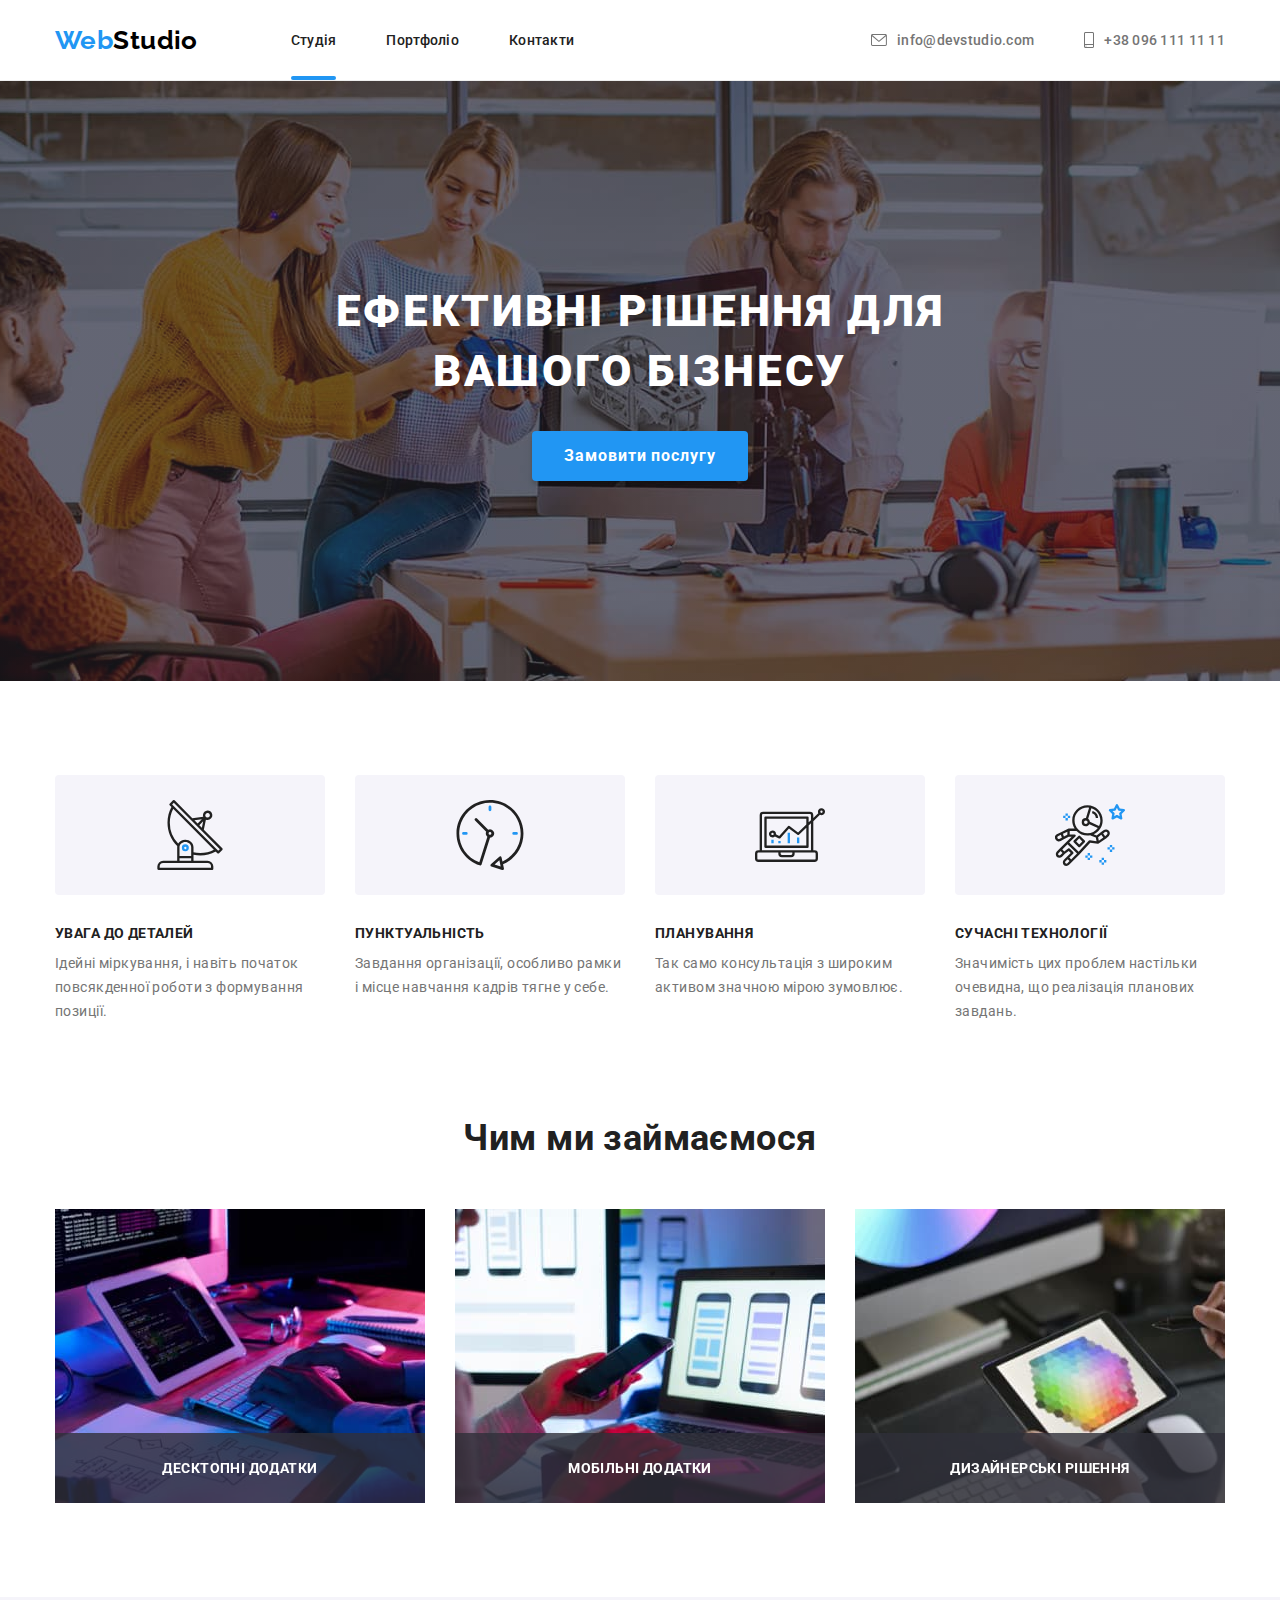
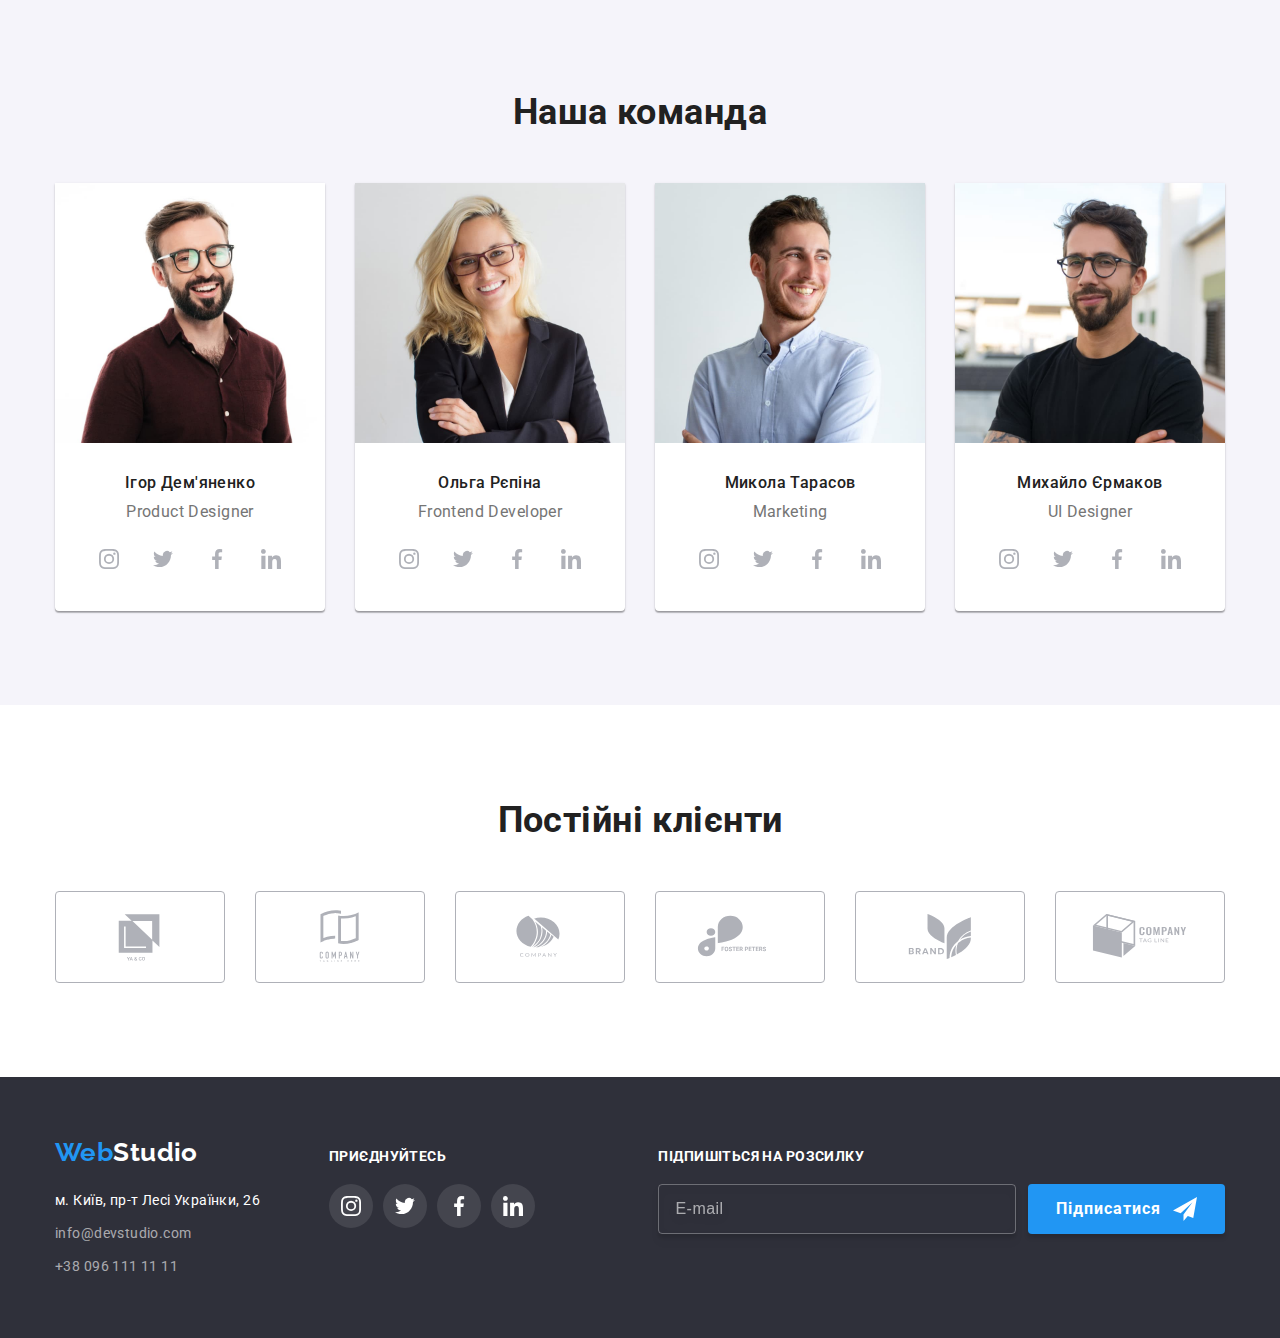
==== index.html @ 96ba55a1 "Add files to repository." ====
<!DOCTYPE html>
<html lang="uk">
  <head>
    <meta charset="UTF-8" />
    <meta http-equiv="X-UA-Compatible" content="IE=edge" />
    <meta name="viewport" content="width=device-width, initial-scale=1.0" />
    <meta name="description" content="WebStudio - студія веб-розробки." />
    <title>WebStudio</title>
    <link rel="preconnect" href="https://fonts.googleapis.com" />
    <link rel="preconnect" href="https://fonts.gstatic.com" crossorigin />
    <link
      href="https://fonts.googleapis.com/css2?family=Raleway:wght@700&family=Roboto:wght@400;500;700;900&display=swap"
      rel="stylesheet"
    />
    <link
      rel="stylesheet"
      href="https://cdnjs.cloudflare.com/ajax/libs/modern-normalize/1.1.0/modern-normalize.min.css"
      integrity="sha512-wpPYUAdjBVSE4KJnH1VR1HeZfpl1ub8YT/NKx4PuQ5NmX2tKuGu6U/JRp5y+Y8XG2tV+wKQpNHVUX03MfMFn9Q=="
      crossorigin="anonymous"
      referrerpolicy="no-referrer"
    />
    <link rel="stylesheet" href="./css/main.min.css" />
  </head>

  <body>
    <header class="header">
      <div class="container header__container">
        <a href="./index.html" lang="en" class="logo link"
          >Web<span class="logo--dark">Studio</span></a
        >
        <nav class="navigation">
          <ul class="navigation__list">
            <li class="navigation__item">
              <a
                href="./index.html"
                class="navigation__link navigation__link--active"
                >Студія</a
              >
            </li>
            <li class="navigation__item">
              <a href="./portfolio.html" class="navigation__link">Портфоліо</a>
            </li>
            <li class="navigation__item">
              <a href="" class="navigation__link">Контакти</a>
            </li>
          </ul>
        </nav>
        <ul class="header__list">
          <li class="header__item">
            <a href="mailto:info@devstudio.com" class="header__link">
              <svg class="header__icon" width="16" height="12">
                <use href="./images/sprite.svg#icon-envelope"></use>
              </svg>
              info@devstudio.com
            </a>
          </li>

          <li class="header__item">
            <a href="tel:+380961111111" class="header__link">
              <svg class="header__icon" width="10" height="16">
                <use href="./images/sprite.svg#icon-smartphone"></use>
              </svg>
              +38 096 111 11 11</a
            >
          </li>
        </ul>
      </div>
    </header>

    <main>
      <section class="hero">
        <div class="overlay">
          <div class="container">
            <h1 class="hero__title">Ефективні рішення для вашого бізнесу</h1>
            <button type="button" class="hero__button" data-modal-open>
              Замовити послугу
            </button>
          </div>
        </div>
        <div class="backdrop is-hidden" data-modal>
          <div class="modal">
            <form action="" class="modal__form form">
              <button class="form__btn-close" type="button" data-modal-close>
                <svg class="form__icon-close" width="18" height="18">
                  <use href="./images/sprite.svg#icon-close-black"></use>
                </svg>
              </button>
              <p class="form__title">Залиште свої дані, ми вам передзвонимо</p>

              <div class="form-container">
                <div class="form__field">
                  <label for="user-name" clas="form__label">Ім'я</label>
                  <input
                    type="text"
                    name="user-name"
                    id="user-name"
                    class="form__input"
                  />
                  <svg class="form__icon" width="18" height="18">
                    <use href="./images/sprite.svg#icon-person-black"></use>
                  </svg>
                </div>

                <div class="form__field">
                  <label for="user-tel" clas="form__label">Телефон</label>
                  <input
                    type="tel"
                    name="user-tel"
                    id="user-tel"
                    class="form__input"
                  />
                  <svg class="form__icon" width="18" height="18">
                    <use href="./images/sprite.svg#icon-phone-black"></use>
                  </svg>
                </div>

                <div class="form__field">
                  <label for="user-email" clas="form__label">Пошта</label>
                  <input
                    type="email"
                    name="user-email"
                    id="user-email"
                    class="form__input"
                  />
                  <svg class="form__icon" width="18" height="18">
                    <use href="./images/sprite.svg#icon-email"></use>
                  </svg>
                </div>

                <div class="form__field">
                  <label for="user-comment" clas="form__label">Коментар</label>
                  <textarea
                    name="user-comment"
                    id="user-comment"
                    rows="10"
                    placeholder="Введіть текст"
                    class="form__text"
                  ></textarea>
                </div>
              </div>

              <div class="form__checkbox">
                <label for="policy" class="form__policy">
                  <input
                    type="checkbox"
                    name="policy"
                    id="policy"
                    class="form__checkbox-input"
                  />
                  <span class="form__icon-checkbox"></span>
                  <span class="form__checkbox-policy">
                    Погоджуюся з розсилкою та приймаю
                    <a href="" class="form__policy-link">
                      Умови договору</a
                    ></span
                  >
                </label>
              </div>

              <button type="submit" class="form__form-btn">Відправити</button>
            </form>
          </div>
        </div>
      </section>

      <section class="benefits section">
        <div class="container">
          <h2 class="benefits__title benefits__title--hidden">Переваги</h2>
          <ul class="benefits__list">
            <li class="benefits__item">
              <div class="benefits__image">
                <svg class="benefits__icon" width="70" height="70">
                  <use href="./images/sprite.svg#icon-antenna"></use>
                </svg>
              </div>
              <h3 class="benefits__subtitle">УВАГА ДО ДЕТАЛЕЙ</h3>
              <p class="benefits__text">
                Ідейні міркування, і навіть початок повсякденної роботи з
                формування позиції.
              </p>
            </li>
            <li class="benefits__item">
              <div class="benefits__image">
                <svg class="benefits__icon" width="70" height="70">
                  <use href="./images/sprite.svg#icon-clock"></use>
                </svg>
              </div>
              <h3 class="benefits__subtitle">ПУНКТУАЛЬНІСТЬ</h3>
              <p class="benefits__text">
                Завдання організації, особливо рамки і місце навчання кадрів
                тягне у себе.
              </p>
            </li>
            <li class="benefits__item">
              <div class="benefits__image">
                <svg class="benefits__icon" width="70" height="70">
                  <use href="./images/sprite.svg#icon-diagram"></use>
                </svg>
              </div>
              <h3 class="benefits__subtitle">ПЛАНУВАННЯ</h3>
              <p class="benefits__text">
                Так само консультація з широким активом значною мірою зумовлює.
              </p>
            </li>
            <li class="benefits__item">
              <div class="benefits__image">
                <svg class="benefits__icon" width="70" height="70">
                  <use href="./images/sprite.svg#icon-astronaut"></use>
                </svg>
              </div>
              <h3 class="benefits__subtitle">СУЧАСНІ ТЕХНОЛОГІЇ</h3>
              <p class="benefits__text">
                Значимість цих проблем настільки очевидна, що реалізація
                планових завдань.
              </p>
            </li>
          </ul>
        </div>
      </section>

      <section class="products section section--no-padding">
        <div class="container">
          <h2 class="products__title">Чим ми займаємося</h2>
          <ul class="products__list">
            <li class="products__item">
              <div class="products__wrap">
                <img
                  src="./images/computer.jpg"
                  alt="Розробка комп'ютерних застосунків"
                  width="370"
                />
                <p class="products__name">Десктопні додатки</p>
              </div>
            </li>
            <li class="products__item">
              <div class="products__wrap">
                <img
                  src="./images/phone.jpg"
                  alt="Розробка мобільних застосунків"
                  width="370"
                />
                <p class="products__name">Мобільні додатки</p>
              </div>
            </li>
            <li class="products__item">
              <div class="products__wrap">
                <img
                  src="./images/tablet.jpg"
                  alt="Розробка застосунків для планшетів"
                  width="370"
                />
                <p class="products__name">Дизайнерські рішення</p>
              </div>
            </li>
          </ul>
        </div>
      </section>

      <section class="team section section--gray-bg">
        <div class="container">
          <h2 class="team__title">Наша команда</h2>
          <ul class="team__list">
            <li class="team__item">
              <img
                src="./images/first-person.jpg"
                alt="Ігор Дем'яненко - Product Designer"
                width="270"
              />
              <div class="team__description">
                <h3 class="team__caption">Ігор Дем'яненко</h3>
                <p lang="en" class="team__position">Product Designer</p>
              </div>
              <ul class="social team__social">
                <li class="social__item">
                  <a href="" class="social__link">
                    <svg class="social__icon" width="20" height="20">
                      <use href="./images/sprite.svg#icon-instagram"></use>
                    </svg>
                  </a>
                </li>
                <li class="social__item">
                  <a href="" class="social__link">
                    <svg class="social__icon" width="20" height="20">
                      <use href="./images/sprite.svg#icon-twitter"></use>
                    </svg>
                  </a>
                </li>
                <li class="social__item">
                  <a href="" class="social__link">
                    <svg class="social__icon" width="20" height="20">
                      <use href="./images/sprite.svg#icon-facebook"></use>
                    </svg>
                  </a>
                </li>
                <li class="social__item">
                  <a href="" class="social__link">
                    <svg class="social__icon" width="20" height="20">
                      <use href="./images/sprite.svg#icon-linkedin"></use>
                    </svg>
                  </a>
                </li>
              </ul>
            </li>

            <li class="team__item">
              <img
                src="./images/second-person.jpg"
                alt="Ольга Рєпіна - Frontend Developer"
                width="270"
              />
              <div class="team__description">
                <h3 class="team__caption">Ольга Рєпіна</h3>
                <p lang="en" class="team__position">Frontend Developer</p>
              </div>
              <ul class="social team__social">
                <li class="social__item">
                  <a href="" class="social__link">
                    <svg class="social__icon" width="20" height="20">
                      <use href="./images/sprite.svg#icon-instagram"></use>
                    </svg>
                  </a>
                </li>
                <li class="social__item">
                  <a href="" class="social__link">
                    <svg class="social__icon" width="20" height="20">
                      <use href="./images/sprite.svg#icon-twitter"></use>
                    </svg>
                  </a>
                </li>
                <li class="social__item">
                  <a href="" class="social__link">
                    <svg class="social__icon" width="20" height="20">
                      <use href="./images/sprite.svg#icon-facebook"></use>
                    </svg>
                  </a>
                </li>
                <li class="social__item">
                  <a href="" class="social__link">
                    <svg class="social__icon" width="20" height="20">
                      <use href="./images/sprite.svg#icon-linkedin"></use>
                    </svg>
                  </a>
                </li>
              </ul>
            </li>

            <li class="team__item">
              <img
                src="./images/third-person.jpg"
                alt="Микола Тарасов - Marketing"
                width="270"
              />
              <div class="team__description">
                <h3 class="team__caption">Микола Тарасов</h3>
                <p lang="en" class="team__position">Marketing</p>
              </div>
              <ul class="social team__social">
                <li class="social__item">
                  <a href="" class="social__link">
                    <svg class="social__icon" width="20" height="20">
                      <use href="./images/sprite.svg#icon-instagram"></use>
                    </svg>
                  </a>
                </li>
                <li class="social__item">
                  <a href="" class="social__link">
                    <svg class="social__icon" width="20" height="20">
                      <use href="./images/sprite.svg#icon-twitter"></use>
                    </svg>
                  </a>
                </li>
                <li class="social__item">
                  <a href="" class="social__link">
                    <svg class="social__icon" width="20" height="20">
                      <use href="./images/sprite.svg#icon-facebook"></use>
                    </svg>
                  </a>
                </li>
                <li class="social__item">
                  <a href="" class="social__link">
                    <svg class="social__icon" width="20" height="20">
                      <use href="./images/sprite.svg#icon-linkedin"></use>
                    </svg>
                  </a>
                </li>
              </ul>
            </li>

            <li class="team__item">
              <img
                src="./images/fourth-person.jpg"
                alt="Михайло Єрмаков - UI Designer"
                width="270"
              />
              <div class="team__description">
                <h3 class="team__caption">Михайло Єрмаков</h3>
                <p lang="en" class="team__position">UI Designer</p>
              </div>
              <ul class="social team__social">
                <li class="social__item">
                  <a href="" class="social__link">
                    <svg class="social__icon" width="20" height="20">
                      <use href="./images/sprite.svg#icon-instagram"></use>
                    </svg>
                  </a>
                </li>
                <li class="social__item">
                  <a href="" class="social__link">
                    <svg class="social__icon" width="20" height="20">
                      <use href="./images/sprite.svg#icon-twitter"></use>
                    </svg>
                  </a>
                </li>
                <li class="social__item">
                  <a href="" class="social__link">
                    <svg class="social__icon" width="20" height="20">
                      <use href="./images/sprite.svg#icon-facebook"></use>
                    </svg>
                  </a>
                </li>
                <li class="social__item">
                  <a href="" class="social__link">
                    <svg class="social__icon" width="20" height="20">
                      <use href="./images/sprite.svg#icon-linkedin"></use>
                    </svg>
                  </a>
                </li>
              </ul>
            </li>
          </ul>
        </div>
      </section>

      <section class="clients section">
        <div class="container">
          <h2 class="clients__title">Постійні клієнти</h2>
          <ul class="clients__list">
            <li class="clients__item">
              <a href="" class="clients__link">
                <svg class="clients__icon" width="106" height="60px">
                  <use href="./images/sprite.svg#icon-client-first"></use>
                </svg>
              </a>
            </li>
            <li class="clients__item">
              <a href="" class="clients__link">
                <svg class="clients__icon" width="106" height="60px">
                  <use href="./images/sprite.svg#icon-client-second"></use>
                </svg>
              </a>
            </li>
            <li class="clients__item">
              <a href="" class="clients__link">
                <svg class="clients__icon" width="106" height="60px">
                  <use href="./images/sprite.svg#icon-client-third"></use>
                </svg>
              </a>
            </li>
            <li class="clients__item">
              <a href="" class="clients__link">
                <svg class="clients__icon" width="106" height="60px">
                  <use href="./images/sprite.svg#icon-client-fourth"></use>
                </svg>
              </a>
            </li>
            <li class="clients__item">
              <a href="" class="clients__link">
                <svg class="clients__icon" width="106" height="60px">
                  <use href="./images/sprite.svg#icon-client-fifth"></use>
                </svg>
              </a>
            </li>
            <li class="clients__item">
              <a href="" class="clients__link">
                <svg class="clients__icon" width="106" height="60px">
                  <use href="./images/sprite.svg#icon-client-sixth"></use>
                </svg>
              </a>
            </li>
          </ul>
        </div>
      </section>
    </main>

    <footer class="footer">
      <div class="container footer__container">
        <div class="footer__address">
          <a href="./index.html" lang="en" class="logo footer__logo link"
            >Web<span class="logo--light">Studio</span></a
          >
          <address class="address">
            <ul class="footer__list">
              <li class="footer__item">
                <a
                  href="https://goo.gl/maps/g8eGBgNmYN1xbA3Z9"
                  target="_blank"
                  rel="noopener noreferrer noopener"
                  class="footer__link footer__link--light"
                >
                  м. Київ, пр-т Лесі Українки, 26</a
                >
              </li>
              <li class="footer__item">
                <a href="mailto:info@devstudio.com" class="footer__link"
                  >info@devstudio.com</a
                >
              </li>
              <li class="footer__item">
                <a href="tel:+380961111111" class="footer__link"
                  >+38 096 111 11 11</a
                >
              </li>
            </ul>
          </address>
        </div>

        <div class="footer__social">
          <h3 class="footer__title">Приєднуйтесь</h3>
          <ul class="social">
            <li class="social__item">
              <a href="" class="social__link social__link--bg-white">
                <svg class="social__icon" width="20" height="20">
                  <use href="./images/sprite.svg#icon-instagram"></use>
                </svg>
              </a>
            </li>
            <li class="social__item">
              <a href="" class="social__link social__link--bg-white">
                <svg class="social__icon" width="20" height="20">
                  <use href="./images/sprite.svg#icon-twitter"></use>
                </svg>
              </a>
            </li>
            <li class="social__item">
              <a href="" class="social__link social__link--bg-white">
                <svg class="social__icon" width="20" height="20">
                  <use href="./images/sprite.svg#icon-facebook"></use>
                </svg>
              </a>
            </li>
            <li class="social__item">
              <a href="" class="social__link social__link--bg-white">
                <svg class="social__icon" width="20" height="20">
                  <use href="./images/sprite.svg#icon-linkedin"></use>
                </svg>
              </a>
            </li>
          </ul>
        </div>

        <div class="footer__form">
          <form class="subscription-form">
            <label for="email" class="subscription-form__label"
              >Підпишіться на розсилку</label
            >
            <div class="subscription-form__field">
              <input
                type="text"
                name="email"
                id="email"
                class="subscription-form__input"
                placeholder="E-mail"
              />
              <button type="submit" class="subscription-form__btn">
                Підписатися<svg
                  class="subscription-form__icon"
                  width="24"
                  height="24"
                >
                  <use href="./images/sprite.svg#icon-send"></use>
                </svg>
              </button>
            </div>
          </form>
        </div>
      </div>
    </footer>
    <script src="./js/modal.js"></script>
  </body>
</html>
---- css/main.min.css ----
*{margin:0;padding:0;-webkit-box-sizing:border-box;box-sizing:border-box}h1,h2,h3,h4,h5,h6,p{margin:0}ul{padding:0;list-style:none}a{text-decoration:none}img{display:block;max-width:100%}input,textarea{outline:none}address{font-style:normal}.container{width:1200px;padding:0px 15px;margin:0 auto}.section{padding:94px 0px;background-color:#fff}.section--no-padding{padding-top:0}.section--gray-bg{background-color:#f5f4fa}body{font-family:"Roboto",sans-serif;font-size:14px;color:#757575;background-color:#fff;letter-spacing:.03em}.logo{display:block;font-family:"Raleway",sans-serif;font-weight:700;font-size:26px;line-height:1.1923076923;color:#2196f3}.logo--dark{color:#000}.logo--light{color:#fff}.header{border-bottom:1px solid #eee}.header__container{display:-webkit-box;display:-ms-flexbox;display:flex;-webkit-box-align:center;-ms-flex-align:center;align-items:center}.header__list{display:-webkit-box;display:-ms-flexbox;display:flex;margin-left:auto}.header__list .header__item+.header__item{margin-left:50px}.header__link{display:-webkit-box;display:-ms-flexbox;display:flex;-webkit-box-align:center;-ms-flex-align:center;align-items:center;color:#757575;-webkit-transition:color 250ms cubic-bezier(0.4, 0, 0.2, 1);transition:color 250ms cubic-bezier(0.4, 0, 0.2, 1)}.header__link:hover,.header__link:focus{color:#2196f3}.header__icon{fill:currentColor;margin-right:10px}.header__icon:hover{fill:currentColor}.navigation__list{display:-webkit-box;display:-ms-flexbox;display:flex;margin-left:93px;padding-top:0;padding-bottom:0}.navigation__list .navigation__item+.navigation__item{margin-left:50px}.navigation__list .navigation__link{display:block;padding-top:32px;padding-bottom:32px;position:relative;font-weight:500;font-size:14px;line-height:1.1428571429;letter-spacing:.02em;-webkit-transition:color 250ms cubic-bezier(0.4, 0, 0.2, 1);transition:color 250ms cubic-bezier(0.4, 0, 0.2, 1);color:#212121}.navigation__list .navigation__link:hover,.navigation__list .navigation__link:focus{color:#2196f3}.navigation__link--active{color:#2196f3;-webkit-transition:color 250ms cubic-bezier(0.4, 0, 0.2, 1);transition:color 250ms cubic-bezier(0.4, 0, 0.2, 1)}.navigation__link--active::after{content:"";position:absolute;left:0;bottom:0;display:block;width:100%;height:4px;background-color:#2196f3;border-radius:2px;opacity:1;-webkit-transition:opacity 250ms cubic-bezier(0.4, 0, 0.2, 1);transition:opacity 250ms cubic-bezier(0.4, 0, 0.2, 1)}.navigation__link--active::after:hover::after{opacity:1}.header__list{display:-webkit-box;display:-ms-flexbox;display:flex;margin-left:auto}.header__list .header__item+.header__item{margin-left:50px}.header__link{display:-webkit-box;display:-ms-flexbox;display:flex;-webkit-box-align:center;-ms-flex-align:center;align-items:center;font-weight:500;font-size:14px;line-height:1.1428571429;letter-spacing:.02em;-webkit-transition:color 250ms cubic-bezier(0.4, 0, 0.2, 1);transition:color 250ms cubic-bezier(0.4, 0, 0.2, 1);color:#757575}.header__link:hover,.header__link:focus{color:#2196f3}.header__icon{fill:currentColor;margin-right:10px}.header__icon:hover{fill:currentColor}.overlay{max-width:1600px;height:600px;margin-left:auto;margin-right:auto;padding:200px 0px;background-color:#c4c4c4;background-image:-webkit-gradient(linear, left top, right top, from(rgba(47, 48, 58, 0.4)), to(rgba(47, 48, 58, 0.4))),url(../images/background-img.jpg);background-image:linear-gradient(to right, rgba(47, 48, 58, 0.4), rgba(47, 48, 58, 0.4)),url(../images/background-img.jpg);background-repeat:no-repeat;background-position:center;background-size:cover}.hero__title{margin:0px auto 30px;max-width:696px;font-weight:900;font-size:44px;line-height:1.3636363636;letter-spacing:.06em;text-align:center;text-transform:uppercase;color:#fff}.hero__button{padding-top:10px;padding-bottom:10px;font-family:inherit;font-weight:700;font-size:16px;line-height:1.875;letter-spacing:.06em;color:#fff;background-color:#2196f3;border-radius:4px;border-color:#2196f3;border-width:0;-webkit-box-shadow:0px 4px 4px rgba(0,0,0,.15);box-shadow:0px 4px 4px rgba(0,0,0,.15);cursor:pointer;-webkit-transition:background-color 250ms cubic-bezier(0.4, 0, 0.2, 1),border-color 250ms cubic-bezier(0.4, 0, 0.2, 1),-webkit-box-shadow 250ms cubic-bezier(0.4, 0, 0.2, 1);transition:background-color 250ms cubic-bezier(0.4, 0, 0.2, 1),border-color 250ms cubic-bezier(0.4, 0, 0.2, 1),-webkit-box-shadow 250ms cubic-bezier(0.4, 0, 0.2, 1);transition:background-color 250ms cubic-bezier(0.4, 0, 0.2, 1),box-shadow 250ms cubic-bezier(0.4, 0, 0.2, 1),border-color 250ms cubic-bezier(0.4, 0, 0.2, 1);transition:background-color 250ms cubic-bezier(0.4, 0, 0.2, 1),box-shadow 250ms cubic-bezier(0.4, 0, 0.2, 1),border-color 250ms cubic-bezier(0.4, 0, 0.2, 1),-webkit-box-shadow 250ms cubic-bezier(0.4, 0, 0.2, 1);display:block;margin:0 auto;padding-right:32px;padding-left:32px}.hero__button:hover,.hero__button:focus{background-color:#188ce8;border-color:#188ce8;-webkit-box-shadow:0px 4px 4px rgba(0,0,0,.15);box-shadow:0px 4px 4px rgba(0,0,0,.15)}.benefits__title{font-size:36px;line-height:1.1666666667;text-align:center;color:#212121}.benefits__title--hidden{position:absolute;width:1px;height:1px;margin:-1px;border:0;padding:0;white-space:nowrap;overflow:hidden}.benefits__list{display:-webkit-box;display:-ms-flexbox;display:flex}.benefits__list .benefits__item{-ms-flex-preferred-size:calc((100% - 90px)/4);flex-basis:calc((100% - 90px)/4)}.benefits__list .benefits__item+.benefits__item{margin-left:30px}.benefits__image{display:-webkit-box;display:-ms-flexbox;display:flex;-webkit-box-align:center;-ms-flex-align:center;align-items:center;-webkit-box-pack:center;-ms-flex-pack:center;justify-content:center;margin-bottom:30px;height:120px;width:270px;background-repeat:no-repeat;background-position:center;background-color:#f5f4fa;border-radius:4px}.benefits__subtitle{margin-bottom:10px;font-weight:700;font-size:14px;line-height:1.1428571429;text-transform:uppercase;color:#212121}.benefits__text{line-height:1.7142857143}.products__title{margin-bottom:50px;font-size:36px;line-height:1.1666666667;text-align:center;color:#212121}.products__list{display:-webkit-box;display:-ms-flexbox;display:flex}.products__item{-ms-flex-preferred-size:calc((100% - 60px)/3);flex-basis:calc((100% - 60px)/3)}.products__wrap{position:relative}.products__name{position:absolute;bottom:0;padding-top:27px;padding-bottom:27px;width:100%;font-weight:700;font-size:14px;line-height:1.1428571429;text-transform:uppercase;text-align:center;color:#fff;background-color:rgba(47,48,58,.8)}.products__list .products__item+.products__item{margin-left:30px}.team__title{margin-bottom:50px;font-size:36px;line-height:1.1666666667;text-align:center;color:#212121}.team__list{display:-webkit-box;display:-ms-flexbox;display:flex}.team__item{-ms-flex-preferred-size:calc((100% - 90px)/4);flex-basis:calc((100% - 90px)/4);background:#fff;-webkit-box-shadow:0px 1px 3px rgba(0,0,0,.12),0px 1px 1px rgba(0,0,0,.14),0px 2px 1px rgba(0,0,0,.2);box-shadow:0px 1px 3px rgba(0,0,0,.12),0px 1px 1px rgba(0,0,0,.14),0px 2px 1px rgba(0,0,0,.2);border-radius:0px 0px 4px 4px}.team__list .team__item+.team__item{margin-left:30px}.team__description{padding:30px 61px 16px}.team__caption,.team__position{font-size:16px;line-height:1.1875;text-align:center}.team__caption{margin-bottom:10px;font-size:16px;line-height:1.1875;text-align:center;font-weight:500;color:#212121}.team__position{color:#757575}.team__social{margin-bottom:30px;margin-left:32px;margin-right:32px}.social{display:-webkit-box;display:-ms-flexbox;display:flex;-webkit-box-align:center;-ms-flex-align:center;align-items:center;-webkit-box-pack:center;-ms-flex-pack:center;justify-content:center;-webkit-column-gap:10px;-moz-column-gap:10px;column-gap:10px}.social__item{width:44px;height:44px}.social__link{width:100%;height:100%;display:-webkit-box;display:-ms-flexbox;display:flex;-webkit-box-align:center;-ms-flex-align:center;align-items:center;-webkit-box-pack:center;-ms-flex-pack:center;justify-content:center;color:#afb1b8;border-radius:50%;fill:#afb1b8;-webkit-transition:background-color 250ms cubic-bezier(0.4, 0, 0.2, 1),fill 250ms cubic-bezier(0.4, 0, 0.2, 1);transition:background-color 250ms cubic-bezier(0.4, 0, 0.2, 1),fill 250ms cubic-bezier(0.4, 0, 0.2, 1)}.social__link:hover,.social__link:focus{background-color:#2196f3;fill:#fff}.social__link--bg-white{fill:#fff;background-color:rgba(255,255,255,.1);-webkit-transition:background-color 250ms cubic-bezier(0.4, 0, 0.2, 1);transition:background-color 250ms cubic-bezier(0.4, 0, 0.2, 1)}.clients__title{margin-bottom:50px;font-size:36px;line-height:1.1666666667;text-align:center;color:#212121}.clients__list{display:-webkit-box;display:-ms-flexbox;display:flex;-webkit-column-gap:30px;-moz-column-gap:30px;column-gap:30px}.clients__link{display:-webkit-box;display:-ms-flexbox;display:flex;-webkit-box-align:center;-ms-flex-align:center;align-items:center;-webkit-box-pack:center;-ms-flex-pack:center;justify-content:center;height:92px;width:170px;color:#afb1b8;border:1px solid #afb1b8;border-radius:4px;-webkit-transition:color 250ms cubic-bezier(0.4, 0, 0.2, 1),border 250ms cubic-bezier(0.4, 0, 0.2, 1);transition:color 250ms cubic-bezier(0.4, 0, 0.2, 1),border 250ms cubic-bezier(0.4, 0, 0.2, 1)}.clients__link:hover,.clients__link:focus{border-color:#2196f3;color:#2196f3}.clients__icon{fill:currentColor}.clients__icon:hover,.clients__icon:focus{fill:currentColor}.footer{padding-top:60px;padding-bottom:60px;background-color:#2f303a}.footer__container{display:-webkit-box;display:-ms-flexbox;display:flex;-webkit-box-align:baseline;-ms-flex-align:baseline;align-items:baseline}.footer__address{margin-right:69px}.footer__logo{display:inline-block;margin-bottom:20px}.footer__item:not(:last-child){margin-bottom:9px}.footer__link{font-style:normal;line-height:1.7142857143;color:rgba(255,255,255,.6);-webkit-transition:color 250ms cubic-bezier(0.4, 0, 0.2, 1);transition:color 250ms cubic-bezier(0.4, 0, 0.2, 1)}.footer__link:hover,.footer__link:focus{color:#2196f3}.footer__link--light{color:#fff}.footer__title{margin-bottom:20px;font-weight:700;font-size:14px;line-height:1.1428571429;text-transform:uppercase;color:#fff}.footer__form{margin-left:auto}.subscription-form__label{display:block;margin-bottom:20px;font-weight:700;font-size:14px;line-height:1.1428571429;text-transform:uppercase;color:#fff}.subscription-form__field{display:-webkit-box;display:-ms-flexbox;display:flex}.subscription-form__field .subscription-form__input{width:358px;height:50px;padding:15px 16px;margin-right:12px;border:1px solid rgba(255,255,255,.3);-webkit-filter:drop-shadow(0px 4px 4px rgba(0, 0, 0, 0.15));filter:drop-shadow(0px 4px 4px rgba(0, 0, 0, 0.15));border-radius:4px;background:none;font-size:16px;line-height:1.25;letter-spacing:.03em;color:#fff;-webkit-box-shadow:0px 4px 4px rgba(0,0,0,.15);box-shadow:0px 4px 4px rgba(0,0,0,.15);outline:none}.subscription-form__field .subscription-form__input:focus,.subscription-form__field .subscription-form__input:hover{border:1px solid #2196f3}.subscription-form__field .subscription-form__input::-webkit-input-placeholder{font-size:16px;line-height:1.25;color:rgba(255,255,255,.6)}.subscription-form__field .subscription-form__input::-moz-placeholder{font-size:16px;line-height:1.25;color:rgba(255,255,255,.6)}.subscription-form__field .subscription-form__input:-ms-input-placeholder{font-size:16px;line-height:1.25;color:rgba(255,255,255,.6)}.subscription-form__field .subscription-form__input::-ms-input-placeholder{font-size:16px;line-height:1.25;color:rgba(255,255,255,.6)}.subscription-form__field .subscription-form__input::placeholder{font-size:16px;line-height:1.25;color:rgba(255,255,255,.6)}.subscription-form__btn{display:-webkit-box;display:-ms-flexbox;display:flex;-webkit-box-align:center;-ms-flex-align:center;align-items:center;padding-top:10px;padding-bottom:10px;font-family:inherit;font-weight:700;font-size:16px;line-height:1.875;letter-spacing:.06em;color:#fff;background-color:#2196f3;border-radius:4px;border-color:#2196f3;border-width:0;-webkit-box-shadow:0px 4px 4px rgba(0,0,0,.15);box-shadow:0px 4px 4px rgba(0,0,0,.15);cursor:pointer;-webkit-transition:background-color 250ms cubic-bezier(0.4, 0, 0.2, 1),border-color 250ms cubic-bezier(0.4, 0, 0.2, 1),-webkit-box-shadow 250ms cubic-bezier(0.4, 0, 0.2, 1);transition:background-color 250ms cubic-bezier(0.4, 0, 0.2, 1),border-color 250ms cubic-bezier(0.4, 0, 0.2, 1),-webkit-box-shadow 250ms cubic-bezier(0.4, 0, 0.2, 1);transition:background-color 250ms cubic-bezier(0.4, 0, 0.2, 1),box-shadow 250ms cubic-bezier(0.4, 0, 0.2, 1),border-color 250ms cubic-bezier(0.4, 0, 0.2, 1);transition:background-color 250ms cubic-bezier(0.4, 0, 0.2, 1),box-shadow 250ms cubic-bezier(0.4, 0, 0.2, 1),border-color 250ms cubic-bezier(0.4, 0, 0.2, 1),-webkit-box-shadow 250ms cubic-bezier(0.4, 0, 0.2, 1);padding-left:28px;padding-right:28px;height:50px}.subscription-form__btn:hover,.subscription-form__btn:focus{background-color:#188ce8;border-color:#188ce8;-webkit-box-shadow:0px 4px 4px rgba(0,0,0,.15);box-shadow:0px 4px 4px rgba(0,0,0,.15)}.subscription-form__icon{fill:currentColor;margin-left:12px}.button-set{display:-webkit-box;display:-ms-flexbox;display:flex;-webkit-box-pack:center;-ms-flex-pack:center;justify-content:center}.button-set .button-set__item+.button-set__item{margin-left:8px}.button-set__button{font-family:inherit;display:block;padding:6px 22px;font-weight:500;font-size:16px;line-height:1.625;letter-spacing:.03em;color:#212121;background-color:#f5f4fa;border-radius:4px;border-color:#f5f4fa;border-width:0;cursor:pointer;-webkit-transition:background-color 250ms cubic-bezier(0.4, 0, 0.2, 1),color 250ms cubic-bezier(0.4, 0, 0.2, 1),border-color 250ms cubic-bezier(0.4, 0, 0.2, 1),-webkit-box-shadow 250ms cubic-bezier(0.4, 0, 0.2, 1);transition:background-color 250ms cubic-bezier(0.4, 0, 0.2, 1),color 250ms cubic-bezier(0.4, 0, 0.2, 1),border-color 250ms cubic-bezier(0.4, 0, 0.2, 1),-webkit-box-shadow 250ms cubic-bezier(0.4, 0, 0.2, 1);transition:background-color 250ms cubic-bezier(0.4, 0, 0.2, 1),color 250ms cubic-bezier(0.4, 0, 0.2, 1),box-shadow 250ms cubic-bezier(0.4, 0, 0.2, 1),border-color 250ms cubic-bezier(0.4, 0, 0.2, 1);transition:background-color 250ms cubic-bezier(0.4, 0, 0.2, 1),color 250ms cubic-bezier(0.4, 0, 0.2, 1),box-shadow 250ms cubic-bezier(0.4, 0, 0.2, 1),border-color 250ms cubic-bezier(0.4, 0, 0.2, 1),-webkit-box-shadow 250ms cubic-bezier(0.4, 0, 0.2, 1)}.button-set__button:hover,.button-set__button:focus{color:#fff;background-color:#2196f3;border-color:#2196f3;-webkit-box-shadow:0px 3px 1px rgba(0,0,0,.1),0px 1px 2px rgba(0,0,0,.08),0px 2px 2px rgba(0,0,0,.12);box-shadow:0px 3px 1px rgba(0,0,0,.1),0px 1px 2px rgba(0,0,0,.08),0px 2px 2px rgba(0,0,0,.12)}.portfolio__title{margin-bottom:50px;font-size:36px;line-height:1.1666666667;text-align:center;color:#212121}.portfolio__title--hidden{position:absolute;width:1px;height:1px;margin:-1px;border:0;padding:0;white-space:nowrap;overflow:hidden}.portfolio__button-set{margin-bottom:50px}.portfolio__list{display:-webkit-box;display:-ms-flexbox;display:flex;-ms-flex-wrap:wrap;flex-wrap:wrap;margin-left:-30px;margin-top:-30px}.portfolio__item{-ms-flex-preferred-size:calc(33.3333333333% - 30px);flex-basis:calc(33.3333333333% - 30px);margin-left:30px;margin-top:30px;border-bottom:1px;border-color:.portfolio__item PrimaryBorderColor;-webkit-transition:-webkit-box-shadow 250ms cubic-bezier(0.4, 0, 0.2, 1);transition:-webkit-box-shadow 250ms cubic-bezier(0.4, 0, 0.2, 1);transition:box-shadow 250ms cubic-bezier(0.4, 0, 0.2, 1);transition:box-shadow 250ms cubic-bezier(0.4, 0, 0.2, 1), -webkit-box-shadow 250ms cubic-bezier(0.4, 0, 0.2, 1)}.portfolio__item:hover,.portfolio__item:focus{-webkit-box-shadow:0px 1px 1px rgba(0,0,0,.12),0px 4px 4px rgba(0,0,0,.06),1px 4px 6px rgba(0,0,0,.16);box-shadow:0px 1px 1px rgba(0,0,0,.12),0px 4px 4px rgba(0,0,0,.06),1px 4px 6px rgba(0,0,0,.16)}.portfolio__link{display:block}.portfolio__thumb{position:relative;overflow:hidden}.portfolio__paragraph{position:absolute;width:100%;height:100%;left:0;top:0;padding:63px 24px;font-size:18px;line-height:1.5555555556;color:#fff;background:rgba(33,150,243,.9);-webkit-transform:translateY(100%);transform:translateY(100%);-webkit-transition:-webkit-transform 250ms cubic-bezier(0.4, 0, 0.2, 1);transition:-webkit-transform 250ms cubic-bezier(0.4, 0, 0.2, 1);transition:transform 250ms cubic-bezier(0.4, 0, 0.2, 1);transition:transform 250ms cubic-bezier(0.4, 0, 0.2, 1), -webkit-transform 250ms cubic-bezier(0.4, 0, 0.2, 1)}.portfolio__link:hover .portfolio__paragraph{opacity:1;-webkit-transform:translateY(0);transform:translateY(0)}.portfolio__img{display:block}.portfolio__text{padding:20px 24px;border-right:1px solid #eee;border-bottom:1px solid #eee;border-left:1px solid #eee}.portfolio__name{margin-bottom:4px;font-size:18px;line-height:2;letter-spacing:.06em;color:#212121}.portfolio__description{font-size:16px;line-height:1.875;color:#757575}.backdrop{position:fixed;top:0;left:0;width:100%;min-height:100%;background-color:rgba(0,0,0,.2);opacity:1;-webkit-transition:opacity 250ms cubic-bezier(0.4, 0, 0.2, 1);transition:opacity 250ms cubic-bezier(0.4, 0, 0.2, 1)}.backdrop.is-hidden .modal{-webkit-transform:translate(-50%, -50%) scale(0.9);transform:translate(-50%, -50%) scale(0.9)}.is-hidden{opacity:0;pointer-events:none}.modal{position:absolute;top:50%;left:50%;width:528px;height:581px;padding:40px;background-color:#fff;border-radius:4px;-webkit-box-shadow:0px 1px 3px rgba(0,0,0,.12),0px 1px 1px rgba(0,0,0,.14),0px 2px 1px rgba(0,0,0,.2);box-shadow:0px 1px 3px rgba(0,0,0,.12),0px 1px 1px rgba(0,0,0,.14),0px 2px 1px rgba(0,0,0,.2);-webkit-transform:translate(-50%, -50%) scale(1);transform:translate(-50%, -50%) scale(1);-webkit-transition:-webkit-transform 250ms cubic-bezier(0.4, 0, 0.2, 1);transition:-webkit-transform 250ms cubic-bezier(0.4, 0, 0.2, 1);transition:transform 250ms cubic-bezier(0.4, 0, 0.2, 1);transition:transform 250ms cubic-bezier(0.4, 0, 0.2, 1), -webkit-transform 250ms cubic-bezier(0.4, 0, 0.2, 1)}.form__btn-close{position:absolute;top:8px;right:8px;width:30px;height:30px;display:-webkit-box;display:-ms-flexbox;display:flex;-webkit-box-align:center;-ms-flex-align:center;align-items:center;-webkit-box-pack:center;-ms-flex-pack:center;justify-content:center;fill:#000;background-color:#fff;border-radius:50%;border:1px solid rgba(0,0,0,.1);cursor:pointer;-webkit-transition:fill 250ms cubic-bezier(0.4, 0, 0.2, 1);transition:fill 250ms cubic-bezier(0.4, 0, 0.2, 1)}.form__btn-close:hover,.form__btn-close:focus{fill:#2196f3}.form__title{margin-bottom:12px;font-weight:700;font-size:20px;line-height:1.15;text-align:center;color:#212121}.form-container{margin-bottom:20px}.form__field{display:-webkit-box;display:-ms-flexbox;display:flex;-webkit-box-orient:vertical;-webkit-box-direction:normal;-ms-flex-direction:column;flex-direction:column;position:relative}.form__field:not(:last-child){margin-bottom:10px}.form__field:focus-within{fill:#2196f3}.form__field label{margin-bottom:4px;font-size:12px;line-height:1.1666666667;letter-spacing:.01em;color:#757575}.form__field .form__input{padding:11px 42px;border:1px solid rgba(33,33,33,.2);border-radius:4px}.form__field .form__input:focus-within,.form__field .form__input:hover{border:1px solid #2196f3;outline:none}.form__field .form__icon{position:absolute;display:inline-block;top:50%;left:12px}.form__text{padding:12px 16px;resize:none;height:120px;border:1px solid rgba(33,33,33,.2);border-radius:4px}.form__text:focus-within,.form__text:hover{border:1px solid #2196f3;outline:none}.form__text::-webkit-input-placeholder{font-size:12px;line-height:1.1666666667;letter-spacing:.01em;color:rgba(117,117,117,.5)}.form__text::-moz-placeholder{font-size:12px;line-height:1.1666666667;letter-spacing:.01em;color:rgba(117,117,117,.5)}.form__text:-ms-input-placeholder{font-size:12px;line-height:1.1666666667;letter-spacing:.01em;color:rgba(117,117,117,.5)}.form__text::-ms-input-placeholder{font-size:12px;line-height:1.1666666667;letter-spacing:.01em;color:rgba(117,117,117,.5)}.form__text::placeholder{font-size:12px;line-height:1.1666666667;letter-spacing:.01em;color:rgba(117,117,117,.5)}.form__checkbox{display:-webkit-box;display:-ms-flexbox;display:flex;-webkit-box-pack:center;-ms-flex-pack:center;justify-content:center;margin-bottom:30px}.form__checkbox-input{-webkit-appearance:none;-moz-appearance:none;appearance:none;outline:none}.form__icon-checkbox{display:inline-block;margin-right:9px;width:16px;height:15px;border:2px solid #212121;border-radius:2px;cursor:pointer;-webkit-transition:border-color 250ms cubic-bezier(0.4, 0, 0.2, 1),background-image 250ms cubic-bezier(0.4, 0, 0.2, 1),background-color 250ms cubic-bezier(0.4, 0, 0.2, 1);transition:border-color 250ms cubic-bezier(0.4, 0, 0.2, 1),background-image 250ms cubic-bezier(0.4, 0, 0.2, 1),background-color 250ms cubic-bezier(0.4, 0, 0.2, 1)}.form__checkbox-input:checked+.form__icon-checkbox{background-color:#2196f3;background-image:url(../images/icon-checked.svg);background-size:contain;background-repeat:no-repeat;background-origin:border-box;background-position:center;border-color:#2196f3}.form__policy{display:-webkit-box;display:-ms-flexbox;display:flex;-webkit-box-align:center;-ms-flex-align:center;align-items:center}.form__checkbox-policy{line-height:1.7142857143;color:#757575}.form__policy-link{color:#2196f3;text-decoration:underline}.form__form-btn{padding-top:10px;padding-bottom:10px;font-family:inherit;font-weight:700;font-size:16px;line-height:1.875;letter-spacing:.06em;color:#fff;background-color:#2196f3;border-radius:4px;border-color:#2196f3;border-width:0;-webkit-box-shadow:0px 4px 4px rgba(0,0,0,.15);box-shadow:0px 4px 4px rgba(0,0,0,.15);cursor:pointer;-webkit-transition:background-color 250ms cubic-bezier(0.4, 0, 0.2, 1),border-color 250ms cubic-bezier(0.4, 0, 0.2, 1),-webkit-box-shadow 250ms cubic-bezier(0.4, 0, 0.2, 1);transition:background-color 250ms cubic-bezier(0.4, 0, 0.2, 1),border-color 250ms cubic-bezier(0.4, 0, 0.2, 1),-webkit-box-shadow 250ms cubic-bezier(0.4, 0, 0.2, 1);transition:background-color 250ms cubic-bezier(0.4, 0, 0.2, 1),box-shadow 250ms cubic-bezier(0.4, 0, 0.2, 1),border-color 250ms cubic-bezier(0.4, 0, 0.2, 1);transition:background-color 250ms cubic-bezier(0.4, 0, 0.2, 1),box-shadow 250ms cubic-bezier(0.4, 0, 0.2, 1),border-color 250ms cubic-bezier(0.4, 0, 0.2, 1),-webkit-box-shadow 250ms cubic-bezier(0.4, 0, 0.2, 1);display:block;padding-left:52px;padding-right:52px;margin:0 auto;height:50px}.form__form-btn:hover,.form__form-btn:focus{background-color:#188ce8;border-color:#188ce8;-webkit-box-shadow:0px 4px 4px rgba(0,0,0,.15);box-shadow:0px 4px 4px rgba(0,0,0,.15)}/*# sourceMappingURL=main.min.css.map */
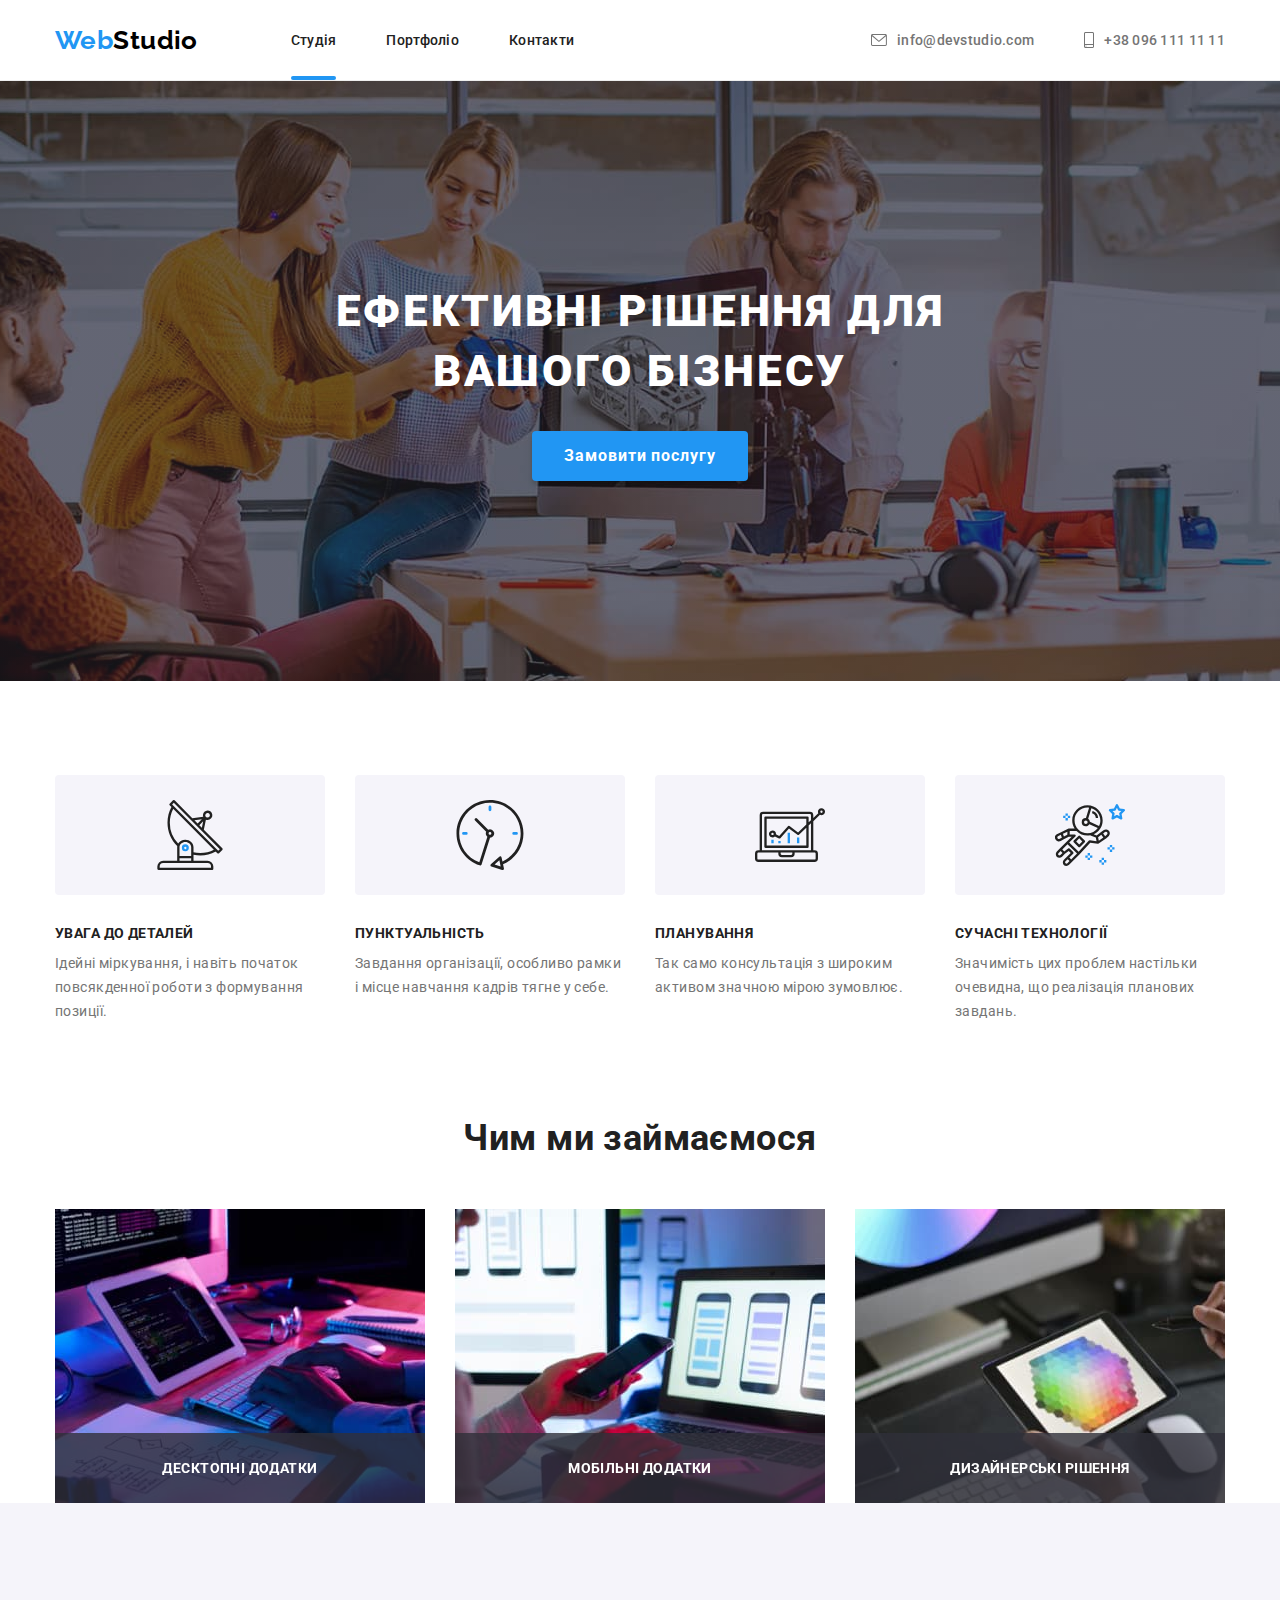
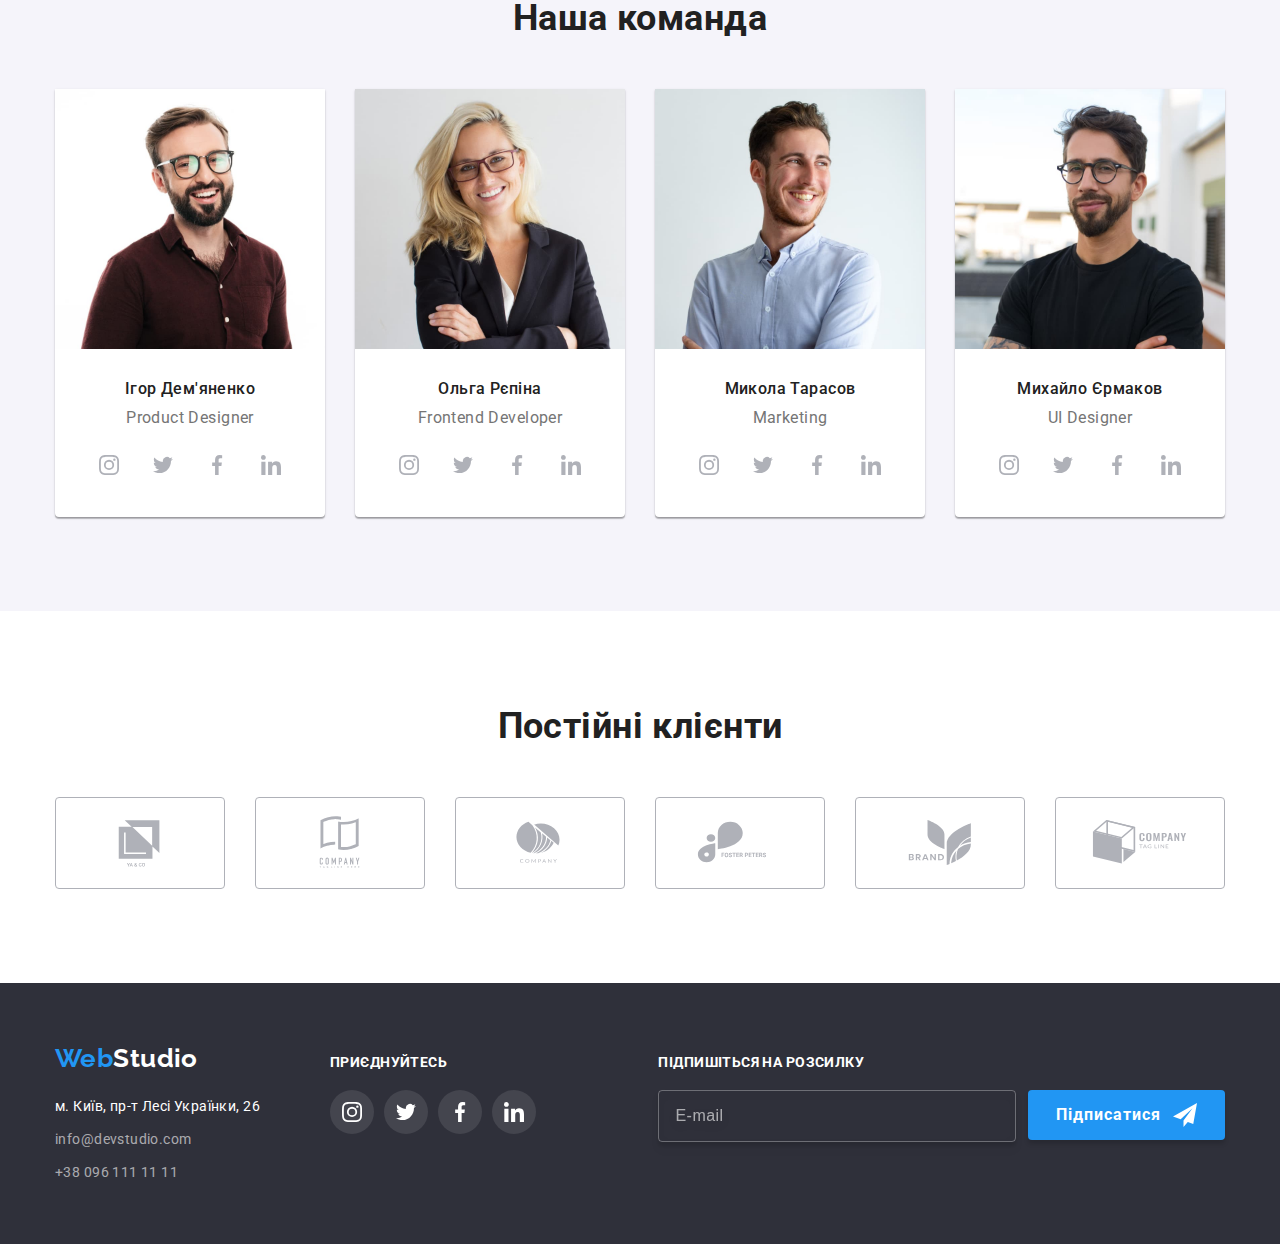
==== commit 51a9fa37: "Add styles by media queries for "Footer" section." ====
--- a/index.html
+++ b/index.html
@@ -264,7 +264,6 @@
               <img
                 src="./images/first-person.jpg"
                 alt="Ігор Дем'яненко - Product Designer"
-                width="270"
               />
               <div class="team__description">
                 <h3 class="team__caption">Ігор Дем'яненко</h3>
@@ -306,7 +305,6 @@
               <img
                 src="./images/second-person.jpg"
                 alt="Ольга Рєпіна - Frontend Developer"
-                width="270"
               />
               <div class="team__description">
                 <h3 class="team__caption">Ольга Рєпіна</h3>
@@ -348,7 +346,6 @@
               <img
                 src="./images/third-person.jpg"
                 alt="Микола Тарасов - Marketing"
-                width="270"
               />
               <div class="team__description">
                 <h3 class="team__caption">Микола Тарасов</h3>
@@ -390,7 +387,6 @@
               <img
                 src="./images/fourth-person.jpg"
                 alt="Михайло Єрмаков - UI Designer"
-                width="270"
               />
               <div class="team__description">
                 <h3 class="team__caption">Михайло Єрмаков</h3>
@@ -484,68 +480,70 @@
 
     <footer class="footer">
       <div class="container footer__container">
-        <div class="footer__address">
-          <a href="./index.html" lang="en" class="logo footer__logo link"
-            >Web<span class="logo--light">Studio</span></a
-          >
-          <address class="address">
-            <ul class="footer__list">
-              <li class="footer__item">
-                <a
-                  href="https://goo.gl/maps/g8eGBgNmYN1xbA3Z9"
-                  target="_blank"
-                  rel="noopener noreferrer noopener"
-                  class="footer__link footer__link--light"
-                >
-                  м. Київ, пр-т Лесі Українки, 26</a
-                >
+        <div class="footer__boxes">
+          <div class="footer__address">
+            <a href="./index.html" lang="en" class="logo footer__logo link"
+              >Web<span class="logo--light">Studio</span></a
+            >
+            <address class="address">
+              <ul class="footer__list">
+                <li class="footer__item">
+                  <a
+                    href="https://goo.gl/maps/g8eGBgNmYN1xbA3Z9"
+                    target="_blank"
+                    rel="noopener noreferrer noopener"
+                    class="footer__link footer__link--light"
+                  >
+                    м. Київ, пр-т Лесі Українки, 26</a
+                  >
+                </li>
+                <li class="footer__item">
+                  <a href="mailto:info@devstudio.com" class="footer__link"
+                    >info@devstudio.com</a
+                  >
+                </li>
+                <li class="footer__item">
+                  <a href="tel:+380961111111" class="footer__link"
+                    >+38 096 111 11 11</a
+                  >
+                </li>
+              </ul>
+            </address>
+          </div>
+
+          <div class="footer__social">
+            <h3 class="footer__title">Приєднуйтесь</h3>
+            <ul class="social">
+              <li class="social__item">
+                <a href="" class="social__link social__link--bg-white">
+                  <svg class="social__icon" width="20" height="20">
+                    <use href="./images/sprite.svg#icon-instagram"></use>
+                  </svg>
+                </a>
               </li>
-              <li class="footer__item">
-                <a href="mailto:info@devstudio.com" class="footer__link"
-                  >info@devstudio.com</a
-                >
+              <li class="social__item">
+                <a href="" class="social__link social__link--bg-white">
+                  <svg class="social__icon" width="20" height="20">
+                    <use href="./images/sprite.svg#icon-twitter"></use>
+                  </svg>
+                </a>
               </li>
-              <li class="footer__item">
-                <a href="tel:+380961111111" class="footer__link"
-                  >+38 096 111 11 11</a
-                >
+              <li class="social__item">
+                <a href="" class="social__link social__link--bg-white">
+                  <svg class="social__icon" width="20" height="20">
+                    <use href="./images/sprite.svg#icon-facebook"></use>
+                  </svg>
+                </a>
+              </li>
+              <li class="social__item">
+                <a href="" class="social__link social__link--bg-white">
+                  <svg class="social__icon" width="20" height="20">
+                    <use href="./images/sprite.svg#icon-linkedin"></use>
+                  </svg>
+                </a>
               </li>
             </ul>
-          </address>
-        </div>
-
-        <div class="footer__social">
-          <h3 class="footer__title">Приєднуйтесь</h3>
-          <ul class="social">
-            <li class="social__item">
-              <a href="" class="social__link social__link--bg-white">
-                <svg class="social__icon" width="20" height="20">
-                  <use href="./images/sprite.svg#icon-instagram"></use>
-                </svg>
-              </a>
-            </li>
-            <li class="social__item">
-              <a href="" class="social__link social__link--bg-white">
-                <svg class="social__icon" width="20" height="20">
-                  <use href="./images/sprite.svg#icon-twitter"></use>
-                </svg>
-              </a>
-            </li>
-            <li class="social__item">
-              <a href="" class="social__link social__link--bg-white">
-                <svg class="social__icon" width="20" height="20">
-                  <use href="./images/sprite.svg#icon-facebook"></use>
-                </svg>
-              </a>
-            </li>
-            <li class="social__item">
-              <a href="" class="social__link social__link--bg-white">
-                <svg class="social__icon" width="20" height="20">
-                  <use href="./images/sprite.svg#icon-linkedin"></use>
-                </svg>
-              </a>
-            </li>
-          </ul>
+          </div>
         </div>
 
         <div class="footer__form">
--- a/css/main.min.css
+++ b/css/main.min.css
@@ -1 +1 @@
-*{margin:0;padding:0;-webkit-box-sizing:border-box;box-sizing:border-box}h1,h2,h3,h4,h5,h6,p{margin:0}ul{padding:0;list-style:none}a{text-decoration:none}img{display:block;max-width:100%}input,textarea{outline:none}address{font-style:normal}.container{width:1200px;padding:0px 15px;margin:0 auto}.section{padding:94px 0px;background-color:#fff}.section--no-padding{padding-top:0}.section--gray-bg{background-color:#f5f4fa}body{font-family:"Roboto",sans-serif;font-size:14px;color:#757575;background-color:#fff;letter-spacing:.03em}.logo{display:block;font-family:"Raleway",sans-serif;font-weight:700;font-size:26px;line-height:1.1923076923;color:#2196f3}.logo--dark{color:#000}.logo--light{color:#fff}.header{border-bottom:1px solid #eee}.header__container{display:-webkit-box;display:-ms-flexbox;display:flex;-webkit-box-align:center;-ms-flex-align:center;align-items:center}.header__list{display:-webkit-box;display:-ms-flexbox;display:flex;margin-left:auto}.header__list .header__item+.header__item{margin-left:50px}.header__link{display:-webkit-box;display:-ms-flexbox;display:flex;-webkit-box-align:center;-ms-flex-align:center;align-items:center;color:#757575;-webkit-transition:color 250ms cubic-bezier(0.4, 0, 0.2, 1);transition:color 250ms cubic-bezier(0.4, 0, 0.2, 1)}.header__link:hover,.header__link:focus{color:#2196f3}.header__icon{fill:currentColor;margin-right:10px}.header__icon:hover{fill:currentColor}.navigation__list{display:-webkit-box;display:-ms-flexbox;display:flex;margin-left:93px;padding-top:0;padding-bottom:0}.navigation__list .navigation__item+.navigation__item{margin-left:50px}.navigation__list .navigation__link{display:block;padding-top:32px;padding-bottom:32px;position:relative;font-weight:500;font-size:14px;line-height:1.1428571429;letter-spacing:.02em;-webkit-transition:color 250ms cubic-bezier(0.4, 0, 0.2, 1);transition:color 250ms cubic-bezier(0.4, 0, 0.2, 1);color:#212121}.navigation__list .navigation__link:hover,.navigation__list .navigation__link:focus{color:#2196f3}.navigation__link--active{color:#2196f3;-webkit-transition:color 250ms cubic-bezier(0.4, 0, 0.2, 1);transition:color 250ms cubic-bezier(0.4, 0, 0.2, 1)}.navigation__link--active::after{content:"";position:absolute;left:0;bottom:0;display:block;width:100%;height:4px;background-color:#2196f3;border-radius:2px;opacity:1;-webkit-transition:opacity 250ms cubic-bezier(0.4, 0, 0.2, 1);transition:opacity 250ms cubic-bezier(0.4, 0, 0.2, 1)}.navigation__link--active::after:hover::after{opacity:1}.header__list{display:-webkit-box;display:-ms-flexbox;display:flex;margin-left:auto}.header__list .header__item+.header__item{margin-left:50px}.header__link{display:-webkit-box;display:-ms-flexbox;display:flex;-webkit-box-align:center;-ms-flex-align:center;align-items:center;font-weight:500;font-size:14px;line-height:1.1428571429;letter-spacing:.02em;-webkit-transition:color 250ms cubic-bezier(0.4, 0, 0.2, 1);transition:color 250ms cubic-bezier(0.4, 0, 0.2, 1);color:#757575}.header__link:hover,.header__link:focus{color:#2196f3}.header__icon{fill:currentColor;margin-right:10px}.header__icon:hover{fill:currentColor}.overlay{max-width:1600px;height:600px;margin-left:auto;margin-right:auto;padding:200px 0px;background-color:#c4c4c4;background-image:-webkit-gradient(linear, left top, right top, from(rgba(47, 48, 58, 0.4)), to(rgba(47, 48, 58, 0.4))),url(../images/background-img.jpg);background-image:linear-gradient(to right, rgba(47, 48, 58, 0.4), rgba(47, 48, 58, 0.4)),url(../images/background-img.jpg);background-repeat:no-repeat;background-position:center;background-size:cover}.hero__title{margin:0px auto 30px;max-width:696px;font-weight:900;font-size:44px;line-height:1.3636363636;letter-spacing:.06em;text-align:center;text-transform:uppercase;color:#fff}.hero__button{padding-top:10px;padding-bottom:10px;font-family:inherit;font-weight:700;font-size:16px;line-height:1.875;letter-spacing:.06em;color:#fff;background-color:#2196f3;border-radius:4px;border-color:#2196f3;border-width:0;-webkit-box-shadow:0px 4px 4px rgba(0,0,0,.15);box-shadow:0px 4px 4px rgba(0,0,0,.15);cursor:pointer;-webkit-transition:background-color 250ms cubic-bezier(0.4, 0, 0.2, 1),border-color 250ms cubic-bezier(0.4, 0, 0.2, 1),-webkit-box-shadow 250ms cubic-bezier(0.4, 0, 0.2, 1);transition:background-color 250ms cubic-bezier(0.4, 0, 0.2, 1),border-color 250ms cubic-bezier(0.4, 0, 0.2, 1),-webkit-box-shadow 250ms cubic-bezier(0.4, 0, 0.2, 1);transition:background-color 250ms cubic-bezier(0.4, 0, 0.2, 1),box-shadow 250ms cubic-bezier(0.4, 0, 0.2, 1),border-color 250ms cubic-bezier(0.4, 0, 0.2, 1);transition:background-color 250ms cubic-bezier(0.4, 0, 0.2, 1),box-shadow 250ms cubic-bezier(0.4, 0, 0.2, 1),border-color 250ms cubic-bezier(0.4, 0, 0.2, 1),-webkit-box-shadow 250ms cubic-bezier(0.4, 0, 0.2, 1);display:block;margin:0 auto;padding-right:32px;padding-left:32px}.hero__button:hover,.hero__button:focus{background-color:#188ce8;border-color:#188ce8;-webkit-box-shadow:0px 4px 4px rgba(0,0,0,.15);box-shadow:0px 4px 4px rgba(0,0,0,.15)}.benefits__title{font-size:36px;line-height:1.1666666667;text-align:center;color:#212121}.benefits__title--hidden{position:absolute;width:1px;height:1px;margin:-1px;border:0;padding:0;white-space:nowrap;overflow:hidden}.benefits__list{display:-webkit-box;display:-ms-flexbox;display:flex}.benefits__list .benefits__item{-ms-flex-preferred-size:calc((100% - 90px)/4);flex-basis:calc((100% - 90px)/4)}.benefits__list .benefits__item+.benefits__item{margin-left:30px}.benefits__image{display:-webkit-box;display:-ms-flexbox;display:flex;-webkit-box-align:center;-ms-flex-align:center;align-items:center;-webkit-box-pack:center;-ms-flex-pack:center;justify-content:center;margin-bottom:30px;height:120px;width:270px;background-repeat:no-repeat;background-position:center;background-color:#f5f4fa;border-radius:4px}.benefits__subtitle{margin-bottom:10px;font-weight:700;font-size:14px;line-height:1.1428571429;text-transform:uppercase;color:#212121}.benefits__text{line-height:1.7142857143}.products__title{margin-bottom:50px;font-size:36px;line-height:1.1666666667;text-align:center;color:#212121}.products__list{display:-webkit-box;display:-ms-flexbox;display:flex}.products__item{-ms-flex-preferred-size:calc((100% - 60px)/3);flex-basis:calc((100% - 60px)/3)}.products__wrap{position:relative}.products__name{position:absolute;bottom:0;padding-top:27px;padding-bottom:27px;width:100%;font-weight:700;font-size:14px;line-height:1.1428571429;text-transform:uppercase;text-align:center;color:#fff;background-color:rgba(47,48,58,.8)}.products__list .products__item+.products__item{margin-left:30px}.team__title{margin-bottom:50px;font-size:36px;line-height:1.1666666667;text-align:center;color:#212121}.team__list{display:-webkit-box;display:-ms-flexbox;display:flex}.team__item{-ms-flex-preferred-size:calc((100% - 90px)/4);flex-basis:calc((100% - 90px)/4);background:#fff;-webkit-box-shadow:0px 1px 3px rgba(0,0,0,.12),0px 1px 1px rgba(0,0,0,.14),0px 2px 1px rgba(0,0,0,.2);box-shadow:0px 1px 3px rgba(0,0,0,.12),0px 1px 1px rgba(0,0,0,.14),0px 2px 1px rgba(0,0,0,.2);border-radius:0px 0px 4px 4px}.team__list .team__item+.team__item{margin-left:30px}.team__description{padding:30px 61px 16px}.team__caption,.team__position{font-size:16px;line-height:1.1875;text-align:center}.team__caption{margin-bottom:10px;font-size:16px;line-height:1.1875;text-align:center;font-weight:500;color:#212121}.team__position{color:#757575}.team__social{margin-bottom:30px;margin-left:32px;margin-right:32px}.social{display:-webkit-box;display:-ms-flexbox;display:flex;-webkit-box-align:center;-ms-flex-align:center;align-items:center;-webkit-box-pack:center;-ms-flex-pack:center;justify-content:center;-webkit-column-gap:10px;-moz-column-gap:10px;column-gap:10px}.social__item{width:44px;height:44px}.social__link{width:100%;height:100%;display:-webkit-box;display:-ms-flexbox;display:flex;-webkit-box-align:center;-ms-flex-align:center;align-items:center;-webkit-box-pack:center;-ms-flex-pack:center;justify-content:center;color:#afb1b8;border-radius:50%;fill:#afb1b8;-webkit-transition:background-color 250ms cubic-bezier(0.4, 0, 0.2, 1),fill 250ms cubic-bezier(0.4, 0, 0.2, 1);transition:background-color 250ms cubic-bezier(0.4, 0, 0.2, 1),fill 250ms cubic-bezier(0.4, 0, 0.2, 1)}.social__link:hover,.social__link:focus{background-color:#2196f3;fill:#fff}.social__link--bg-white{fill:#fff;background-color:rgba(255,255,255,.1);-webkit-transition:background-color 250ms cubic-bezier(0.4, 0, 0.2, 1);transition:background-color 250ms cubic-bezier(0.4, 0, 0.2, 1)}.clients__title{margin-bottom:50px;font-size:36px;line-height:1.1666666667;text-align:center;color:#212121}.clients__list{display:-webkit-box;display:-ms-flexbox;display:flex;-webkit-column-gap:30px;-moz-column-gap:30px;column-gap:30px}.clients__link{display:-webkit-box;display:-ms-flexbox;display:flex;-webkit-box-align:center;-ms-flex-align:center;align-items:center;-webkit-box-pack:center;-ms-flex-pack:center;justify-content:center;height:92px;width:170px;color:#afb1b8;border:1px solid #afb1b8;border-radius:4px;-webkit-transition:color 250ms cubic-bezier(0.4, 0, 0.2, 1),border 250ms cubic-bezier(0.4, 0, 0.2, 1);transition:color 250ms cubic-bezier(0.4, 0, 0.2, 1),border 250ms cubic-bezier(0.4, 0, 0.2, 1)}.clients__link:hover,.clients__link:focus{border-color:#2196f3;color:#2196f3}.clients__icon{fill:currentColor}.clients__icon:hover,.clients__icon:focus{fill:currentColor}.footer{padding-top:60px;padding-bottom:60px;background-color:#2f303a}.footer__container{display:-webkit-box;display:-ms-flexbox;display:flex;-webkit-box-align:baseline;-ms-flex-align:baseline;align-items:baseline}.footer__address{margin-right:69px}.footer__logo{display:inline-block;margin-bottom:20px}.footer__item:not(:last-child){margin-bottom:9px}.footer__link{font-style:normal;line-height:1.7142857143;color:rgba(255,255,255,.6);-webkit-transition:color 250ms cubic-bezier(0.4, 0, 0.2, 1);transition:color 250ms cubic-bezier(0.4, 0, 0.2, 1)}.footer__link:hover,.footer__link:focus{color:#2196f3}.footer__link--light{color:#fff}.footer__title{margin-bottom:20px;font-weight:700;font-size:14px;line-height:1.1428571429;text-transform:uppercase;color:#fff}.footer__form{margin-left:auto}.subscription-form__label{display:block;margin-bottom:20px;font-weight:700;font-size:14px;line-height:1.1428571429;text-transform:uppercase;color:#fff}.subscription-form__field{display:-webkit-box;display:-ms-flexbox;display:flex}.subscription-form__field .subscription-form__input{width:358px;height:50px;padding:15px 16px;margin-right:12px;border:1px solid rgba(255,255,255,.3);-webkit-filter:drop-shadow(0px 4px 4px rgba(0, 0, 0, 0.15));filter:drop-shadow(0px 4px 4px rgba(0, 0, 0, 0.15));border-radius:4px;background:none;font-size:16px;line-height:1.25;letter-spacing:.03em;color:#fff;-webkit-box-shadow:0px 4px 4px rgba(0,0,0,.15);box-shadow:0px 4px 4px rgba(0,0,0,.15);outline:none}.subscription-form__field .subscription-form__input:focus,.subscription-form__field .subscription-form__input:hover{border:1px solid #2196f3}.subscription-form__field .subscription-form__input::-webkit-input-placeholder{font-size:16px;line-height:1.25;color:rgba(255,255,255,.6)}.subscription-form__field .subscription-form__input::-moz-placeholder{font-size:16px;line-height:1.25;color:rgba(255,255,255,.6)}.subscription-form__field .subscription-form__input:-ms-input-placeholder{font-size:16px;line-height:1.25;color:rgba(255,255,255,.6)}.subscription-form__field .subscription-form__input::-ms-input-placeholder{font-size:16px;line-height:1.25;color:rgba(255,255,255,.6)}.subscription-form__field .subscription-form__input::placeholder{font-size:16px;line-height:1.25;color:rgba(255,255,255,.6)}.subscription-form__btn{display:-webkit-box;display:-ms-flexbox;display:flex;-webkit-box-align:center;-ms-flex-align:center;align-items:center;padding-top:10px;padding-bottom:10px;font-family:inherit;font-weight:700;font-size:16px;line-height:1.875;letter-spacing:.06em;color:#fff;background-color:#2196f3;border-radius:4px;border-color:#2196f3;border-width:0;-webkit-box-shadow:0px 4px 4px rgba(0,0,0,.15);box-shadow:0px 4px 4px rgba(0,0,0,.15);cursor:pointer;-webkit-transition:background-color 250ms cubic-bezier(0.4, 0, 0.2, 1),border-color 250ms cubic-bezier(0.4, 0, 0.2, 1),-webkit-box-shadow 250ms cubic-bezier(0.4, 0, 0.2, 1);transition:background-color 250ms cubic-bezier(0.4, 0, 0.2, 1),border-color 250ms cubic-bezier(0.4, 0, 0.2, 1),-webkit-box-shadow 250ms cubic-bezier(0.4, 0, 0.2, 1);transition:background-color 250ms cubic-bezier(0.4, 0, 0.2, 1),box-shadow 250ms cubic-bezier(0.4, 0, 0.2, 1),border-color 250ms cubic-bezier(0.4, 0, 0.2, 1);transition:background-color 250ms cubic-bezier(0.4, 0, 0.2, 1),box-shadow 250ms cubic-bezier(0.4, 0, 0.2, 1),border-color 250ms cubic-bezier(0.4, 0, 0.2, 1),-webkit-box-shadow 250ms cubic-bezier(0.4, 0, 0.2, 1);padding-left:28px;padding-right:28px;height:50px}.subscription-form__btn:hover,.subscription-form__btn:focus{background-color:#188ce8;border-color:#188ce8;-webkit-box-shadow:0px 4px 4px rgba(0,0,0,.15);box-shadow:0px 4px 4px rgba(0,0,0,.15)}.subscription-form__icon{fill:currentColor;margin-left:12px}.button-set{display:-webkit-box;display:-ms-flexbox;display:flex;-webkit-box-pack:center;-ms-flex-pack:center;justify-content:center}.button-set .button-set__item+.button-set__item{margin-left:8px}.button-set__button{font-family:inherit;display:block;padding:6px 22px;font-weight:500;font-size:16px;line-height:1.625;letter-spacing:.03em;color:#212121;background-color:#f5f4fa;border-radius:4px;border-color:#f5f4fa;border-width:0;cursor:pointer;-webkit-transition:background-color 250ms cubic-bezier(0.4, 0, 0.2, 1),color 250ms cubic-bezier(0.4, 0, 0.2, 1),border-color 250ms cubic-bezier(0.4, 0, 0.2, 1),-webkit-box-shadow 250ms cubic-bezier(0.4, 0, 0.2, 1);transition:background-color 250ms cubic-bezier(0.4, 0, 0.2, 1),color 250ms cubic-bezier(0.4, 0, 0.2, 1),border-color 250ms cubic-bezier(0.4, 0, 0.2, 1),-webkit-box-shadow 250ms cubic-bezier(0.4, 0, 0.2, 1);transition:background-color 250ms cubic-bezier(0.4, 0, 0.2, 1),color 250ms cubic-bezier(0.4, 0, 0.2, 1),box-shadow 250ms cubic-bezier(0.4, 0, 0.2, 1),border-color 250ms cubic-bezier(0.4, 0, 0.2, 1);transition:background-color 250ms cubic-bezier(0.4, 0, 0.2, 1),color 250ms cubic-bezier(0.4, 0, 0.2, 1),box-shadow 250ms cubic-bezier(0.4, 0, 0.2, 1),border-color 250ms cubic-bezier(0.4, 0, 0.2, 1),-webkit-box-shadow 250ms cubic-bezier(0.4, 0, 0.2, 1)}.button-set__button:hover,.button-set__button:focus{color:#fff;background-color:#2196f3;border-color:#2196f3;-webkit-box-shadow:0px 3px 1px rgba(0,0,0,.1),0px 1px 2px rgba(0,0,0,.08),0px 2px 2px rgba(0,0,0,.12);box-shadow:0px 3px 1px rgba(0,0,0,.1),0px 1px 2px rgba(0,0,0,.08),0px 2px 2px rgba(0,0,0,.12)}.portfolio__title{margin-bottom:50px;font-size:36px;line-height:1.1666666667;text-align:center;color:#212121}.portfolio__title--hidden{position:absolute;width:1px;height:1px;margin:-1px;border:0;padding:0;white-space:nowrap;overflow:hidden}.portfolio__button-set{margin-bottom:50px}.portfolio__list{display:-webkit-box;display:-ms-flexbox;display:flex;-ms-flex-wrap:wrap;flex-wrap:wrap;margin-left:-30px;margin-top:-30px}.portfolio__item{-ms-flex-preferred-size:calc(33.3333333333% - 30px);flex-basis:calc(33.3333333333% - 30px);margin-left:30px;margin-top:30px;border-bottom:1px;border-color:.portfolio__item PrimaryBorderColor;-webkit-transition:-webkit-box-shadow 250ms cubic-bezier(0.4, 0, 0.2, 1);transition:-webkit-box-shadow 250ms cubic-bezier(0.4, 0, 0.2, 1);transition:box-shadow 250ms cubic-bezier(0.4, 0, 0.2, 1);transition:box-shadow 250ms cubic-bezier(0.4, 0, 0.2, 1), -webkit-box-shadow 250ms cubic-bezier(0.4, 0, 0.2, 1)}.portfolio__item:hover,.portfolio__item:focus{-webkit-box-shadow:0px 1px 1px rgba(0,0,0,.12),0px 4px 4px rgba(0,0,0,.06),1px 4px 6px rgba(0,0,0,.16);box-shadow:0px 1px 1px rgba(0,0,0,.12),0px 4px 4px rgba(0,0,0,.06),1px 4px 6px rgba(0,0,0,.16)}.portfolio__link{display:block}.portfolio__thumb{position:relative;overflow:hidden}.portfolio__paragraph{position:absolute;width:100%;height:100%;left:0;top:0;padding:63px 24px;font-size:18px;line-height:1.5555555556;color:#fff;background:rgba(33,150,243,.9);-webkit-transform:translateY(100%);transform:translateY(100%);-webkit-transition:-webkit-transform 250ms cubic-bezier(0.4, 0, 0.2, 1);transition:-webkit-transform 250ms cubic-bezier(0.4, 0, 0.2, 1);transition:transform 250ms cubic-bezier(0.4, 0, 0.2, 1);transition:transform 250ms cubic-bezier(0.4, 0, 0.2, 1), -webkit-transform 250ms cubic-bezier(0.4, 0, 0.2, 1)}.portfolio__link:hover .portfolio__paragraph{opacity:1;-webkit-transform:translateY(0);transform:translateY(0)}.portfolio__img{display:block}.portfolio__text{padding:20px 24px;border-right:1px solid #eee;border-bottom:1px solid #eee;border-left:1px solid #eee}.portfolio__name{margin-bottom:4px;font-size:18px;line-height:2;letter-spacing:.06em;color:#212121}.portfolio__description{font-size:16px;line-height:1.875;color:#757575}.backdrop{position:fixed;top:0;left:0;width:100%;min-height:100%;background-color:rgba(0,0,0,.2);opacity:1;-webkit-transition:opacity 250ms cubic-bezier(0.4, 0, 0.2, 1);transition:opacity 250ms cubic-bezier(0.4, 0, 0.2, 1)}.backdrop.is-hidden .modal{-webkit-transform:translate(-50%, -50%) scale(0.9);transform:translate(-50%, -50%) scale(0.9)}.is-hidden{opacity:0;pointer-events:none}.modal{position:absolute;top:50%;left:50%;width:528px;height:581px;padding:40px;background-color:#fff;border-radius:4px;-webkit-box-shadow:0px 1px 3px rgba(0,0,0,.12),0px 1px 1px rgba(0,0,0,.14),0px 2px 1px rgba(0,0,0,.2);box-shadow:0px 1px 3px rgba(0,0,0,.12),0px 1px 1px rgba(0,0,0,.14),0px 2px 1px rgba(0,0,0,.2);-webkit-transform:translate(-50%, -50%) scale(1);transform:translate(-50%, -50%) scale(1);-webkit-transition:-webkit-transform 250ms cubic-bezier(0.4, 0, 0.2, 1);transition:-webkit-transform 250ms cubic-bezier(0.4, 0, 0.2, 1);transition:transform 250ms cubic-bezier(0.4, 0, 0.2, 1);transition:transform 250ms cubic-bezier(0.4, 0, 0.2, 1), -webkit-transform 250ms cubic-bezier(0.4, 0, 0.2, 1)}.form__btn-close{position:absolute;top:8px;right:8px;width:30px;height:30px;display:-webkit-box;display:-ms-flexbox;display:flex;-webkit-box-align:center;-ms-flex-align:center;align-items:center;-webkit-box-pack:center;-ms-flex-pack:center;justify-content:center;fill:#000;background-color:#fff;border-radius:50%;border:1px solid rgba(0,0,0,.1);cursor:pointer;-webkit-transition:fill 250ms cubic-bezier(0.4, 0, 0.2, 1);transition:fill 250ms cubic-bezier(0.4, 0, 0.2, 1)}.form__btn-close:hover,.form__btn-close:focus{fill:#2196f3}.form__title{margin-bottom:12px;font-weight:700;font-size:20px;line-height:1.15;text-align:center;color:#212121}.form-container{margin-bottom:20px}.form__field{display:-webkit-box;display:-ms-flexbox;display:flex;-webkit-box-orient:vertical;-webkit-box-direction:normal;-ms-flex-direction:column;flex-direction:column;position:relative}.form__field:not(:last-child){margin-bottom:10px}.form__field:focus-within{fill:#2196f3}.form__field label{margin-bottom:4px;font-size:12px;line-height:1.1666666667;letter-spacing:.01em;color:#757575}.form__field .form__input{padding:11px 42px;border:1px solid rgba(33,33,33,.2);border-radius:4px}.form__field .form__input:focus-within,.form__field .form__input:hover{border:1px solid #2196f3;outline:none}.form__field .form__icon{position:absolute;display:inline-block;top:50%;left:12px}.form__text{padding:12px 16px;resize:none;height:120px;border:1px solid rgba(33,33,33,.2);border-radius:4px}.form__text:focus-within,.form__text:hover{border:1px solid #2196f3;outline:none}.form__text::-webkit-input-placeholder{font-size:12px;line-height:1.1666666667;letter-spacing:.01em;color:rgba(117,117,117,.5)}.form__text::-moz-placeholder{font-size:12px;line-height:1.1666666667;letter-spacing:.01em;color:rgba(117,117,117,.5)}.form__text:-ms-input-placeholder{font-size:12px;line-height:1.1666666667;letter-spacing:.01em;color:rgba(117,117,117,.5)}.form__text::-ms-input-placeholder{font-size:12px;line-height:1.1666666667;letter-spacing:.01em;color:rgba(117,117,117,.5)}.form__text::placeholder{font-size:12px;line-height:1.1666666667;letter-spacing:.01em;color:rgba(117,117,117,.5)}.form__checkbox{display:-webkit-box;display:-ms-flexbox;display:flex;-webkit-box-pack:center;-ms-flex-pack:center;justify-content:center;margin-bottom:30px}.form__checkbox-input{-webkit-appearance:none;-moz-appearance:none;appearance:none;outline:none}.form__icon-checkbox{display:inline-block;margin-right:9px;width:16px;height:15px;border:2px solid #212121;border-radius:2px;cursor:pointer;-webkit-transition:border-color 250ms cubic-bezier(0.4, 0, 0.2, 1),background-image 250ms cubic-bezier(0.4, 0, 0.2, 1),background-color 250ms cubic-bezier(0.4, 0, 0.2, 1);transition:border-color 250ms cubic-bezier(0.4, 0, 0.2, 1),background-image 250ms cubic-bezier(0.4, 0, 0.2, 1),background-color 250ms cubic-bezier(0.4, 0, 0.2, 1)}.form__checkbox-input:checked+.form__icon-checkbox{background-color:#2196f3;background-image:url(../images/icon-checked.svg);background-size:contain;background-repeat:no-repeat;background-origin:border-box;background-position:center;border-color:#2196f3}.form__policy{display:-webkit-box;display:-ms-flexbox;display:flex;-webkit-box-align:center;-ms-flex-align:center;align-items:center}.form__checkbox-policy{line-height:1.7142857143;color:#757575}.form__policy-link{color:#2196f3;text-decoration:underline}.form__form-btn{padding-top:10px;padding-bottom:10px;font-family:inherit;font-weight:700;font-size:16px;line-height:1.875;letter-spacing:.06em;color:#fff;background-color:#2196f3;border-radius:4px;border-color:#2196f3;border-width:0;-webkit-box-shadow:0px 4px 4px rgba(0,0,0,.15);box-shadow:0px 4px 4px rgba(0,0,0,.15);cursor:pointer;-webkit-transition:background-color 250ms cubic-bezier(0.4, 0, 0.2, 1),border-color 250ms cubic-bezier(0.4, 0, 0.2, 1),-webkit-box-shadow 250ms cubic-bezier(0.4, 0, 0.2, 1);transition:background-color 250ms cubic-bezier(0.4, 0, 0.2, 1),border-color 250ms cubic-bezier(0.4, 0, 0.2, 1),-webkit-box-shadow 250ms cubic-bezier(0.4, 0, 0.2, 1);transition:background-color 250ms cubic-bezier(0.4, 0, 0.2, 1),box-shadow 250ms cubic-bezier(0.4, 0, 0.2, 1),border-color 250ms cubic-bezier(0.4, 0, 0.2, 1);transition:background-color 250ms cubic-bezier(0.4, 0, 0.2, 1),box-shadow 250ms cubic-bezier(0.4, 0, 0.2, 1),border-color 250ms cubic-bezier(0.4, 0, 0.2, 1),-webkit-box-shadow 250ms cubic-bezier(0.4, 0, 0.2, 1);display:block;padding-left:52px;padding-right:52px;margin:0 auto;height:50px}.form__form-btn:hover,.form__form-btn:focus{background-color:#188ce8;border-color:#188ce8;-webkit-box-shadow:0px 4px 4px rgba(0,0,0,.15);box-shadow:0px 4px 4px rgba(0,0,0,.15)}/*# sourceMappingURL=main.min.css.map */+*{margin:0;padding:0;-webkit-box-sizing:border-box;box-sizing:border-box}h1,h2,h3,h4,h5,h6,p{margin:0}ul{padding:0;list-style:none}a{text-decoration:none}img{display:block;max-width:100%;height:auto}input,textarea{outline:none}address{font-style:normal}.container{width:100%;padding:0px 15px;margin:0 auto}@media screen and (min-width: 480px){.container{width:480px}}@media screen and (min-width: 768px){.container{width:768px}}@media screen and (min-width: 1200px){.container{width:1200px}}.section{padding:94px 0px;background-color:#fff}.section--no-padding{padding-top:0}.section--gray-bg{background-color:#f5f4fa}body{font-family:"Roboto",sans-serif;font-size:14px;color:#757575;background-color:#fff;letter-spacing:.03em}.logo{display:block;font-family:"Raleway",sans-serif;font-weight:700;font-size:26px;line-height:1.1923076923;color:#2196f3}.logo--dark{color:#000}.logo--light{color:#fff}.header{border-bottom:1px solid #eee}.header__container{display:-webkit-box;display:-ms-flexbox;display:flex;-webkit-box-align:center;-ms-flex-align:center;align-items:center}.header__list{display:-webkit-box;display:-ms-flexbox;display:flex;margin-left:auto}.header__list .header__item+.header__item{margin-left:50px}.header__link{display:-webkit-box;display:-ms-flexbox;display:flex;-webkit-box-align:center;-ms-flex-align:center;align-items:center;color:#757575;-webkit-transition:color 250ms cubic-bezier(0.4, 0, 0.2, 1);transition:color 250ms cubic-bezier(0.4, 0, 0.2, 1)}.header__link:hover,.header__link:focus{color:#2196f3}.header__icon{fill:currentColor;margin-right:10px}.header__icon:hover{fill:currentColor}.navigation__list{display:-webkit-box;display:-ms-flexbox;display:flex;margin-left:93px;padding-top:0;padding-bottom:0}.navigation__list .navigation__item+.navigation__item{margin-left:50px}.navigation__list .navigation__link{display:block;padding-top:32px;padding-bottom:32px;position:relative;font-weight:500;font-size:14px;line-height:1.1428571429;letter-spacing:.02em;-webkit-transition:color 250ms cubic-bezier(0.4, 0, 0.2, 1);transition:color 250ms cubic-bezier(0.4, 0, 0.2, 1);color:#212121}.navigation__list .navigation__link:hover,.navigation__list .navigation__link:focus{color:#2196f3}.navigation__link--active{color:#2196f3;-webkit-transition:color 250ms cubic-bezier(0.4, 0, 0.2, 1);transition:color 250ms cubic-bezier(0.4, 0, 0.2, 1)}.navigation__link--active::after{content:"";position:absolute;left:0;bottom:0;display:block;width:100%;height:4px;background-color:#2196f3;border-radius:2px;opacity:1;-webkit-transition:opacity 250ms cubic-bezier(0.4, 0, 0.2, 1);transition:opacity 250ms cubic-bezier(0.4, 0, 0.2, 1)}.navigation__link--active::after:hover::after{opacity:1}.header__list{display:-webkit-box;display:-ms-flexbox;display:flex;margin-left:auto}.header__list .header__item+.header__item{margin-left:50px}.header__link{display:-webkit-box;display:-ms-flexbox;display:flex;-webkit-box-align:center;-ms-flex-align:center;align-items:center;font-weight:500;font-size:14px;line-height:1.1428571429;letter-spacing:.02em;-webkit-transition:color 250ms cubic-bezier(0.4, 0, 0.2, 1);transition:color 250ms cubic-bezier(0.4, 0, 0.2, 1);color:#757575}.header__link:hover,.header__link:focus{color:#2196f3}.header__icon{fill:currentColor;margin-right:10px}.header__icon:hover{fill:currentColor}.overlay{max-width:1600px;height:600px;margin-left:auto;margin-right:auto;padding:200px 0px;background-color:#c4c4c4;background-image:-webkit-gradient(linear, left top, right top, from(rgba(47, 48, 58, 0.4)), to(rgba(47, 48, 58, 0.4))),url(../images/background-img.jpg);background-image:linear-gradient(to right, rgba(47, 48, 58, 0.4), rgba(47, 48, 58, 0.4)),url(../images/background-img.jpg);background-repeat:no-repeat;background-position:center;background-size:cover}.hero__title{margin:0px auto 30px;max-width:696px;font-weight:900;font-size:44px;line-height:1.3636363636;letter-spacing:.06em;text-align:center;text-transform:uppercase;color:#fff}.hero__button{padding-top:10px;padding-bottom:10px;font-family:inherit;font-weight:700;font-size:16px;line-height:1.875;letter-spacing:.06em;color:#fff;background-color:#2196f3;border-radius:4px;border-color:#2196f3;border-width:0;-webkit-box-shadow:0px 4px 4px rgba(0,0,0,.15);box-shadow:0px 4px 4px rgba(0,0,0,.15);cursor:pointer;-webkit-transition:background-color 250ms cubic-bezier(0.4, 0, 0.2, 1),border-color 250ms cubic-bezier(0.4, 0, 0.2, 1),-webkit-box-shadow 250ms cubic-bezier(0.4, 0, 0.2, 1);transition:background-color 250ms cubic-bezier(0.4, 0, 0.2, 1),border-color 250ms cubic-bezier(0.4, 0, 0.2, 1),-webkit-box-shadow 250ms cubic-bezier(0.4, 0, 0.2, 1);transition:background-color 250ms cubic-bezier(0.4, 0, 0.2, 1),box-shadow 250ms cubic-bezier(0.4, 0, 0.2, 1),border-color 250ms cubic-bezier(0.4, 0, 0.2, 1);transition:background-color 250ms cubic-bezier(0.4, 0, 0.2, 1),box-shadow 250ms cubic-bezier(0.4, 0, 0.2, 1),border-color 250ms cubic-bezier(0.4, 0, 0.2, 1),-webkit-box-shadow 250ms cubic-bezier(0.4, 0, 0.2, 1);display:block;margin:0 auto;padding-right:32px;padding-left:32px}.hero__button:hover,.hero__button:focus{background-color:#188ce8;border-color:#188ce8;-webkit-box-shadow:0px 4px 4px rgba(0,0,0,.15);box-shadow:0px 4px 4px rgba(0,0,0,.15)}.benefits{padding:60px 0}@media screen and (min-width: 768px){.benefits{padding:60px 0}}@media screen and (min-width: 1200px){.benefits{padding:94px 0}}.benefits__title{font-size:36px;line-height:1.1666666667;text-align:center;color:#212121}.benefits__title--hidden{position:absolute;width:1px;height:1px;margin:-1px;border:0;padding:0;white-space:nowrap;overflow:hidden}.benefits__list{display:-webkit-box;display:-ms-flexbox;display:flex;-ms-flex-wrap:wrap;flex-wrap:wrap;gap:30px}.benefits__item{-ms-flex-preferred-size:100%;flex-basis:100%}@media screen and (min-width: 768px){.benefits__item{-ms-flex-preferred-size:calc((100% - 30px)/2);flex-basis:calc((100% - 30px)/2)}}@media screen and (min-width: 1200px){.benefits__item{-ms-flex-preferred-size:calc((100% - 90px)/4);flex-basis:calc((100% - 90px)/4)}}.benefits__image{display:-webkit-box;display:-ms-flexbox;display:flex;-webkit-box-align:center;-ms-flex-align:center;align-items:center;-webkit-box-pack:center;-ms-flex-pack:center;justify-content:center;margin-bottom:30px;height:120px;background-repeat:no-repeat;background-position:center;background-color:#f5f4fa;border-radius:4px}.benefits__subtitle{margin-bottom:10px;font-weight:700;font-size:14px;line-height:1.1428571429;text-transform:uppercase;color:#212121}.benefits__text{line-height:1.7142857143}.products{display:none}@media screen and (min-width: 1200px){.products{display:contents}}.products__title{margin-bottom:50px;font-size:36px;line-height:1.1666666667;text-align:center;color:#212121}.products__list{display:-webkit-box;display:-ms-flexbox;display:flex}.products__item{-ms-flex-preferred-size:calc((100% - 60px)/3);flex-basis:calc((100% - 60px)/3)}.products__wrap{position:relative}.products__name{position:absolute;bottom:0;padding-top:27px;padding-bottom:27px;width:100%;font-weight:700;font-size:14px;line-height:1.1428571429;text-transform:uppercase;text-align:center;color:#fff;background-color:rgba(47,48,58,.8)}.products__list .products__item+.products__item{margin-left:30px}.team__title{font-size:28px;line-height:33px;text-align:center;margin-bottom:30px;color:#212121}@media screen and (min-width: 1200px){.team__title{margin-bottom:50px;font-size:36px;line-height:1.1666666667;text-align:center;color:#212121}}.team__list{display:-webkit-box;display:-ms-flexbox;display:flex;-ms-flex-wrap:wrap;flex-wrap:wrap;gap:30px}.team__item{background:#fff;-webkit-box-shadow:0px 1px 3px rgba(0,0,0,.12),0px 1px 1px rgba(0,0,0,.14),0px 2px 1px rgba(0,0,0,.2);box-shadow:0px 1px 3px rgba(0,0,0,.12),0px 1px 1px rgba(0,0,0,.14),0px 2px 1px rgba(0,0,0,.2);border-radius:0px 0px 4px 4px}@media screen and (max-width: 767px){.team__item .team__item:not(:last-child){margin-bottom:30px}}@media screen and (min-width: 768px){.team__item{-ms-flex-preferred-size:calc((100% - 60px)/2);flex-basis:calc((100% - 60px)/2)}}@media screen and (min-width: 1200px){.team__item{-ms-flex-preferred-size:calc((100% - 90px)/4);flex-basis:calc((100% - 90px)/4)}}.team__caption,.team__position{font-size:16px;line-height:1.1875;text-align:center}.team__caption{margin-top:30px;margin-bottom:10px;font-size:16px;line-height:1.1875;text-align:center;font-weight:500;color:#212121}.team__position{margin-bottom:16px;color:#757575}.team__social{margin-bottom:24px}@media screen and (min-width: 1200px){.team__social{margin-bottom:30px;margin-left:32px;margin-right:32px}}.social{display:-webkit-box;display:-ms-flexbox;display:flex;-webkit-box-align:center;-ms-flex-align:center;align-items:center;-webkit-box-pack:center;-ms-flex-pack:center;justify-content:center;-webkit-column-gap:10px;-moz-column-gap:10px;column-gap:10px}.social__item{width:44px;height:44px}.social__link{width:100%;height:100%;display:-webkit-box;display:-ms-flexbox;display:flex;-webkit-box-align:center;-ms-flex-align:center;align-items:center;-webkit-box-pack:center;-ms-flex-pack:center;justify-content:center;color:#afb1b8;border-radius:50%;fill:#afb1b8;-webkit-transition:background-color 250ms cubic-bezier(0.4, 0, 0.2, 1),fill 250ms cubic-bezier(0.4, 0, 0.2, 1);transition:background-color 250ms cubic-bezier(0.4, 0, 0.2, 1),fill 250ms cubic-bezier(0.4, 0, 0.2, 1)}.social__link:hover,.social__link:focus{background-color:#2196f3;fill:#fff}.social__link--bg-white{fill:#fff;background-color:rgba(255,255,255,.1);-webkit-transition:background-color 250ms cubic-bezier(0.4, 0, 0.2, 1);transition:background-color 250ms cubic-bezier(0.4, 0, 0.2, 1)}.clients__title{font-size:28px;line-height:33px;text-align:center;margin-bottom:30px;color:#212121}@media screen and (min-width: 1200px){.clients__title{margin-bottom:50px;font-size:36px;line-height:1.1666666667;text-align:center;color:#212121}}.clients__list{display:-webkit-box;display:-ms-flexbox;display:flex;-ms-flex-wrap:wrap;flex-wrap:wrap;gap:30px}.clients__item{-ms-flex-preferred-size:calc((100% - 60px)/2);flex-basis:calc((100% - 60px)/2)}@media screen and (min-width: 768px){.clients__item{-ms-flex-preferred-size:calc((100% - 90px)/3);flex-basis:calc((100% - 90px)/3)}}@media screen and (min-width: 1200px){.clients__item{-ms-flex-preferred-size:calc((100% - 150px)/6);flex-basis:calc((100% - 150px)/6)}}.clients__link{display:-webkit-box;display:-ms-flexbox;display:flex;-webkit-box-align:center;-ms-flex-align:center;align-items:center;-webkit-box-pack:center;-ms-flex-pack:center;justify-content:center;height:92px;color:#afb1b8;border:1px solid #afb1b8;border-radius:4px;-webkit-transition:color 250ms cubic-bezier(0.4, 0, 0.2, 1),border 250ms cubic-bezier(0.4, 0, 0.2, 1);transition:color 250ms cubic-bezier(0.4, 0, 0.2, 1),border 250ms cubic-bezier(0.4, 0, 0.2, 1)}.clients__link:hover,.clients__link:focus{border-color:#2196f3;color:#2196f3}.clients__icon{fill:currentColor}.clients__icon:hover,.clients__icon:focus{fill:currentColor}.footer{padding-top:60px;padding-bottom:60px;background-color:#2f303a}.footer__container{display:-webkit-box;display:-ms-flexbox;display:flex;-webkit-box-orient:vertical;-webkit-box-direction:normal;-ms-flex-direction:column;flex-direction:column}@media screen and (min-width: 1200px){.footer__container{-webkit-box-orient:horizontal;-webkit-box-direction:normal;-ms-flex-direction:row;flex-direction:row;-webkit-box-align:baseline;-ms-flex-align:baseline;align-items:baseline}}.footer__boxes{margin-bottom:60px}@media screen and (min-width: 768px)and (max-width: 1199px){.footer__boxes{display:-webkit-box;display:-ms-flexbox;display:flex;-ms-flex-pack:distribute;justify-content:space-around;-webkit-box-align:baseline;-ms-flex-align:baseline;align-items:baseline}}@media screen and (min-width: 1200px){.footer__boxes{display:-webkit-box;display:-ms-flexbox;display:flex;-webkit-box-align:baseline;-ms-flex-align:baseline;align-items:baseline;margin-bottom:0}}.footer__address{margin-right:70px}@media screen and (max-width: 767px){.footer__address{margin-bottom:60px;margin-right:0}}@media screen and (max-width: 1199px){.footer__address{text-align:center}}.footer__logo{display:inline-block;margin-bottom:20px}.footer__item:not(:last-child){margin-bottom:9px}.footer__link{font-style:normal;line-height:1.7142857143;color:rgba(255,255,255,.6);-webkit-transition:color 250ms cubic-bezier(0.4, 0, 0.2, 1);transition:color 250ms cubic-bezier(0.4, 0, 0.2, 1)}.footer__link:hover,.footer__link:focus{color:#2196f3}.footer__link--light{color:#fff}.footer__title{text-align:center;margin-bottom:20px;font-weight:700;font-size:14px;line-height:1.1428571429;text-transform:uppercase;color:#fff}@media screen and (min-width: 1200px){.footer__title{text-align:left}}@media screen and (min-width: 1200px){.footer__form{margin-left:auto}}.subscription-form{-webkit-box-pack:center;-ms-flex-pack:center;justify-content:center}.subscription-form__label{display:block;text-align:center;margin-bottom:20px;font-weight:700;font-size:14px;line-height:1.1428571429;text-transform:uppercase;color:#fff}@media screen and (min-width: 1200px){.subscription-form__label{text-align:left}}.subscription-form__field{display:block}@media screen and (min-width: 1200px){.subscription-form__field{display:-webkit-box;display:-ms-flexbox;display:flex}}.subscription-form__field .subscription-form__input{display:-webkit-box;display:-ms-flexbox;display:flex;margin-left:auto;margin-right:auto;max-width:450px;width:100%;margin-bottom:20px;padding:15px 16px;border:1px solid rgba(255,255,255,.3);-webkit-filter:drop-shadow(0px 4px 4px rgba(0, 0, 0, 0.15));filter:drop-shadow(0px 4px 4px rgba(0, 0, 0, 0.15));border-radius:4px;background:none;font-size:16px;line-height:1.25;letter-spacing:.03em;color:#fff;-webkit-box-shadow:0px 4px 4px rgba(0,0,0,.15);box-shadow:0px 4px 4px rgba(0,0,0,.15);outline:none}@media screen and (min-width: 1200px){.subscription-form__field .subscription-form__input{width:358px;margin-right:12px}}.subscription-form__field .subscription-form__input:focus,.subscription-form__field .subscription-form__input:hover{border:1px solid #2196f3}.subscription-form__field .subscription-form__input::-webkit-input-placeholder{font-size:16px;line-height:1.25;color:rgba(255,255,255,.6)}.subscription-form__field .subscription-form__input::-moz-placeholder{font-size:16px;line-height:1.25;color:rgba(255,255,255,.6)}.subscription-form__field .subscription-form__input:-ms-input-placeholder{font-size:16px;line-height:1.25;color:rgba(255,255,255,.6)}.subscription-form__field .subscription-form__input::-ms-input-placeholder{font-size:16px;line-height:1.25;color:rgba(255,255,255,.6)}.subscription-form__field .subscription-form__input::placeholder{font-size:16px;line-height:1.25;color:rgba(255,255,255,.6)}.subscription-form__btn{display:block;display:-webkit-box;display:-ms-flexbox;display:flex;-webkit-box-align:center;-ms-flex-align:center;align-items:center;padding-top:10px;padding-bottom:10px;font-family:inherit;font-weight:700;font-size:16px;line-height:1.875;letter-spacing:.06em;color:#fff;background-color:#2196f3;border-radius:4px;border-color:#2196f3;border-width:0;-webkit-box-shadow:0px 4px 4px rgba(0,0,0,.15);box-shadow:0px 4px 4px rgba(0,0,0,.15);cursor:pointer;-webkit-transition:background-color 250ms cubic-bezier(0.4, 0, 0.2, 1),border-color 250ms cubic-bezier(0.4, 0, 0.2, 1),-webkit-box-shadow 250ms cubic-bezier(0.4, 0, 0.2, 1);transition:background-color 250ms cubic-bezier(0.4, 0, 0.2, 1),border-color 250ms cubic-bezier(0.4, 0, 0.2, 1),-webkit-box-shadow 250ms cubic-bezier(0.4, 0, 0.2, 1);transition:background-color 250ms cubic-bezier(0.4, 0, 0.2, 1),box-shadow 250ms cubic-bezier(0.4, 0, 0.2, 1),border-color 250ms cubic-bezier(0.4, 0, 0.2, 1);transition:background-color 250ms cubic-bezier(0.4, 0, 0.2, 1),box-shadow 250ms cubic-bezier(0.4, 0, 0.2, 1),border-color 250ms cubic-bezier(0.4, 0, 0.2, 1),-webkit-box-shadow 250ms cubic-bezier(0.4, 0, 0.2, 1);padding-left:28px;padding-right:28px;height:50px}@media screen and (max-width: 1199px){.subscription-form__btn{margin-left:auto;margin-right:auto}}.subscription-form__btn:hover,.subscription-form__btn:focus{background-color:#188ce8;border-color:#188ce8;-webkit-box-shadow:0px 4px 4px rgba(0,0,0,.15);box-shadow:0px 4px 4px rgba(0,0,0,.15)}.subscription-form__icon{fill:currentColor;margin-left:12px}.button-set{display:-webkit-box;display:-ms-flexbox;display:flex;-webkit-box-pack:center;-ms-flex-pack:center;justify-content:center}.button-set .button-set__item+.button-set__item{margin-left:8px}.button-set__button{font-family:inherit;display:block;padding:6px 22px;font-weight:500;font-size:16px;line-height:1.625;letter-spacing:.03em;color:#212121;background-color:#f5f4fa;border-radius:4px;border-color:#f5f4fa;border-width:0;cursor:pointer;-webkit-transition:background-color 250ms cubic-bezier(0.4, 0, 0.2, 1),color 250ms cubic-bezier(0.4, 0, 0.2, 1),border-color 250ms cubic-bezier(0.4, 0, 0.2, 1),-webkit-box-shadow 250ms cubic-bezier(0.4, 0, 0.2, 1);transition:background-color 250ms cubic-bezier(0.4, 0, 0.2, 1),color 250ms cubic-bezier(0.4, 0, 0.2, 1),border-color 250ms cubic-bezier(0.4, 0, 0.2, 1),-webkit-box-shadow 250ms cubic-bezier(0.4, 0, 0.2, 1);transition:background-color 250ms cubic-bezier(0.4, 0, 0.2, 1),color 250ms cubic-bezier(0.4, 0, 0.2, 1),box-shadow 250ms cubic-bezier(0.4, 0, 0.2, 1),border-color 250ms cubic-bezier(0.4, 0, 0.2, 1);transition:background-color 250ms cubic-bezier(0.4, 0, 0.2, 1),color 250ms cubic-bezier(0.4, 0, 0.2, 1),box-shadow 250ms cubic-bezier(0.4, 0, 0.2, 1),border-color 250ms cubic-bezier(0.4, 0, 0.2, 1),-webkit-box-shadow 250ms cubic-bezier(0.4, 0, 0.2, 1)}.button-set__button:hover,.button-set__button:focus{color:#fff;background-color:#2196f3;border-color:#2196f3;-webkit-box-shadow:0px 3px 1px rgba(0,0,0,.1),0px 1px 2px rgba(0,0,0,.08),0px 2px 2px rgba(0,0,0,.12);box-shadow:0px 3px 1px rgba(0,0,0,.1),0px 1px 2px rgba(0,0,0,.08),0px 2px 2px rgba(0,0,0,.12)}.portfolio__title{margin-bottom:50px;font-size:36px;line-height:1.1666666667;text-align:center;color:#212121}.portfolio__title--hidden{position:absolute;width:1px;height:1px;margin:-1px;border:0;padding:0;white-space:nowrap;overflow:hidden}.portfolio__button-set{margin-bottom:50px}.portfolio__list{display:-webkit-box;display:-ms-flexbox;display:flex;-ms-flex-wrap:wrap;flex-wrap:wrap;margin-left:-30px;margin-top:-30px}.portfolio__item{-ms-flex-preferred-size:calc(33.3333333333% - 30px);flex-basis:calc(33.3333333333% - 30px);margin-left:30px;margin-top:30px;border-bottom:1px;border-color:.portfolio__item PrimaryBorderColor;-webkit-transition:-webkit-box-shadow 250ms cubic-bezier(0.4, 0, 0.2, 1);transition:-webkit-box-shadow 250ms cubic-bezier(0.4, 0, 0.2, 1);transition:box-shadow 250ms cubic-bezier(0.4, 0, 0.2, 1);transition:box-shadow 250ms cubic-bezier(0.4, 0, 0.2, 1), -webkit-box-shadow 250ms cubic-bezier(0.4, 0, 0.2, 1)}.portfolio__item:hover,.portfolio__item:focus{-webkit-box-shadow:0px 1px 1px rgba(0,0,0,.12),0px 4px 4px rgba(0,0,0,.06),1px 4px 6px rgba(0,0,0,.16);box-shadow:0px 1px 1px rgba(0,0,0,.12),0px 4px 4px rgba(0,0,0,.06),1px 4px 6px rgba(0,0,0,.16)}.portfolio__link{display:block}.portfolio__thumb{position:relative;overflow:hidden}.portfolio__paragraph{position:absolute;width:100%;height:100%;left:0;top:0;padding:63px 24px;font-size:18px;line-height:1.5555555556;color:#fff;background:rgba(33,150,243,.9);-webkit-transform:translateY(100%);transform:translateY(100%);-webkit-transition:-webkit-transform 250ms cubic-bezier(0.4, 0, 0.2, 1);transition:-webkit-transform 250ms cubic-bezier(0.4, 0, 0.2, 1);transition:transform 250ms cubic-bezier(0.4, 0, 0.2, 1);transition:transform 250ms cubic-bezier(0.4, 0, 0.2, 1), -webkit-transform 250ms cubic-bezier(0.4, 0, 0.2, 1)}.portfolio__link:hover .portfolio__paragraph{opacity:1;-webkit-transform:translateY(0);transform:translateY(0)}.portfolio__img{display:block}.portfolio__text{padding:20px 24px;border-right:1px solid #eee;border-bottom:1px solid #eee;border-left:1px solid #eee}.portfolio__name{margin-bottom:4px;font-size:18px;line-height:2;letter-spacing:.06em;color:#212121}.portfolio__description{font-size:16px;line-height:1.875;color:#757575}.backdrop{position:fixed;top:0;left:0;width:100%;min-height:100%;background-color:rgba(0,0,0,.2);opacity:1;-webkit-transition:opacity 250ms cubic-bezier(0.4, 0, 0.2, 1);transition:opacity 250ms cubic-bezier(0.4, 0, 0.2, 1)}.backdrop.is-hidden .modal{-webkit-transform:translate(-50%, -50%) scale(0.9);transform:translate(-50%, -50%) scale(0.9)}.is-hidden{opacity:0;pointer-events:none}.modal{position:absolute;top:50%;left:50%;width:528px;height:581px;padding:40px;background-color:#fff;border-radius:4px;-webkit-box-shadow:0px 1px 3px rgba(0,0,0,.12),0px 1px 1px rgba(0,0,0,.14),0px 2px 1px rgba(0,0,0,.2);box-shadow:0px 1px 3px rgba(0,0,0,.12),0px 1px 1px rgba(0,0,0,.14),0px 2px 1px rgba(0,0,0,.2);-webkit-transform:translate(-50%, -50%) scale(1);transform:translate(-50%, -50%) scale(1);-webkit-transition:-webkit-transform 250ms cubic-bezier(0.4, 0, 0.2, 1);transition:-webkit-transform 250ms cubic-bezier(0.4, 0, 0.2, 1);transition:transform 250ms cubic-bezier(0.4, 0, 0.2, 1);transition:transform 250ms cubic-bezier(0.4, 0, 0.2, 1), -webkit-transform 250ms cubic-bezier(0.4, 0, 0.2, 1)}.form__btn-close{position:absolute;top:8px;right:8px;width:30px;height:30px;display:-webkit-box;display:-ms-flexbox;display:flex;-webkit-box-align:center;-ms-flex-align:center;align-items:center;-webkit-box-pack:center;-ms-flex-pack:center;justify-content:center;fill:#000;background-color:#fff;border-radius:50%;border:1px solid rgba(0,0,0,.1);cursor:pointer;-webkit-transition:fill 250ms cubic-bezier(0.4, 0, 0.2, 1);transition:fill 250ms cubic-bezier(0.4, 0, 0.2, 1)}.form__btn-close:hover,.form__btn-close:focus{fill:#2196f3}.form__title{margin-bottom:12px;font-weight:700;font-size:20px;line-height:1.15;text-align:center;color:#212121}.form-container{margin-bottom:20px}.form__field{display:-webkit-box;display:-ms-flexbox;display:flex;-webkit-box-orient:vertical;-webkit-box-direction:normal;-ms-flex-direction:column;flex-direction:column;position:relative}.form__field:not(:last-child){margin-bottom:10px}.form__field:focus-within{fill:#2196f3}.form__field label{margin-bottom:4px;font-size:12px;line-height:1.1666666667;letter-spacing:.01em;color:#757575}.form__field .form__input{padding:11px 42px;border:1px solid rgba(33,33,33,.2);border-radius:4px}.form__field .form__input:focus-within,.form__field .form__input:hover{border:1px solid #2196f3;outline:none}.form__field .form__icon{position:absolute;display:inline-block;top:50%;left:12px}.form__text{padding:12px 16px;resize:none;height:120px;border:1px solid rgba(33,33,33,.2);border-radius:4px}.form__text:focus-within,.form__text:hover{border:1px solid #2196f3;outline:none}.form__text::-webkit-input-placeholder{font-size:12px;line-height:1.1666666667;letter-spacing:.01em;color:rgba(117,117,117,.5)}.form__text::-moz-placeholder{font-size:12px;line-height:1.1666666667;letter-spacing:.01em;color:rgba(117,117,117,.5)}.form__text:-ms-input-placeholder{font-size:12px;line-height:1.1666666667;letter-spacing:.01em;color:rgba(117,117,117,.5)}.form__text::-ms-input-placeholder{font-size:12px;line-height:1.1666666667;letter-spacing:.01em;color:rgba(117,117,117,.5)}.form__text::placeholder{font-size:12px;line-height:1.1666666667;letter-spacing:.01em;color:rgba(117,117,117,.5)}.form__checkbox{display:-webkit-box;display:-ms-flexbox;display:flex;-webkit-box-pack:center;-ms-flex-pack:center;justify-content:center;margin-bottom:30px}.form__checkbox-input{-webkit-appearance:none;-moz-appearance:none;appearance:none;outline:none}.form__icon-checkbox{display:inline-block;margin-right:9px;width:16px;height:15px;border:2px solid #212121;border-radius:2px;cursor:pointer;-webkit-transition:border-color 250ms cubic-bezier(0.4, 0, 0.2, 1),background-image 250ms cubic-bezier(0.4, 0, 0.2, 1),background-color 250ms cubic-bezier(0.4, 0, 0.2, 1);transition:border-color 250ms cubic-bezier(0.4, 0, 0.2, 1),background-image 250ms cubic-bezier(0.4, 0, 0.2, 1),background-color 250ms cubic-bezier(0.4, 0, 0.2, 1)}.form__checkbox-input:checked+.form__icon-checkbox{background-color:#2196f3;background-image:url(../images/icon-checked.svg);background-size:contain;background-repeat:no-repeat;background-origin:border-box;background-position:center;border-color:#2196f3}.form__policy{display:-webkit-box;display:-ms-flexbox;display:flex;-webkit-box-align:center;-ms-flex-align:center;align-items:center}.form__checkbox-policy{line-height:1.7142857143;color:#757575}.form__policy-link{color:#2196f3;text-decoration:underline}.form__form-btn{padding-top:10px;padding-bottom:10px;font-family:inherit;font-weight:700;font-size:16px;line-height:1.875;letter-spacing:.06em;color:#fff;background-color:#2196f3;border-radius:4px;border-color:#2196f3;border-width:0;-webkit-box-shadow:0px 4px 4px rgba(0,0,0,.15);box-shadow:0px 4px 4px rgba(0,0,0,.15);cursor:pointer;-webkit-transition:background-color 250ms cubic-bezier(0.4, 0, 0.2, 1),border-color 250ms cubic-bezier(0.4, 0, 0.2, 1),-webkit-box-shadow 250ms cubic-bezier(0.4, 0, 0.2, 1);transition:background-color 250ms cubic-bezier(0.4, 0, 0.2, 1),border-color 250ms cubic-bezier(0.4, 0, 0.2, 1),-webkit-box-shadow 250ms cubic-bezier(0.4, 0, 0.2, 1);transition:background-color 250ms cubic-bezier(0.4, 0, 0.2, 1),box-shadow 250ms cubic-bezier(0.4, 0, 0.2, 1),border-color 250ms cubic-bezier(0.4, 0, 0.2, 1);transition:background-color 250ms cubic-bezier(0.4, 0, 0.2, 1),box-shadow 250ms cubic-bezier(0.4, 0, 0.2, 1),border-color 250ms cubic-bezier(0.4, 0, 0.2, 1),-webkit-box-shadow 250ms cubic-bezier(0.4, 0, 0.2, 1);display:block;padding-left:52px;padding-right:52px;margin:0 auto;height:50px}.form__form-btn:hover,.form__form-btn:focus{background-color:#188ce8;border-color:#188ce8;-webkit-box-shadow:0px 4px 4px rgba(0,0,0,.15);box-shadow:0px 4px 4px rgba(0,0,0,.15)}/*# sourceMappingURL=main.min.css.map */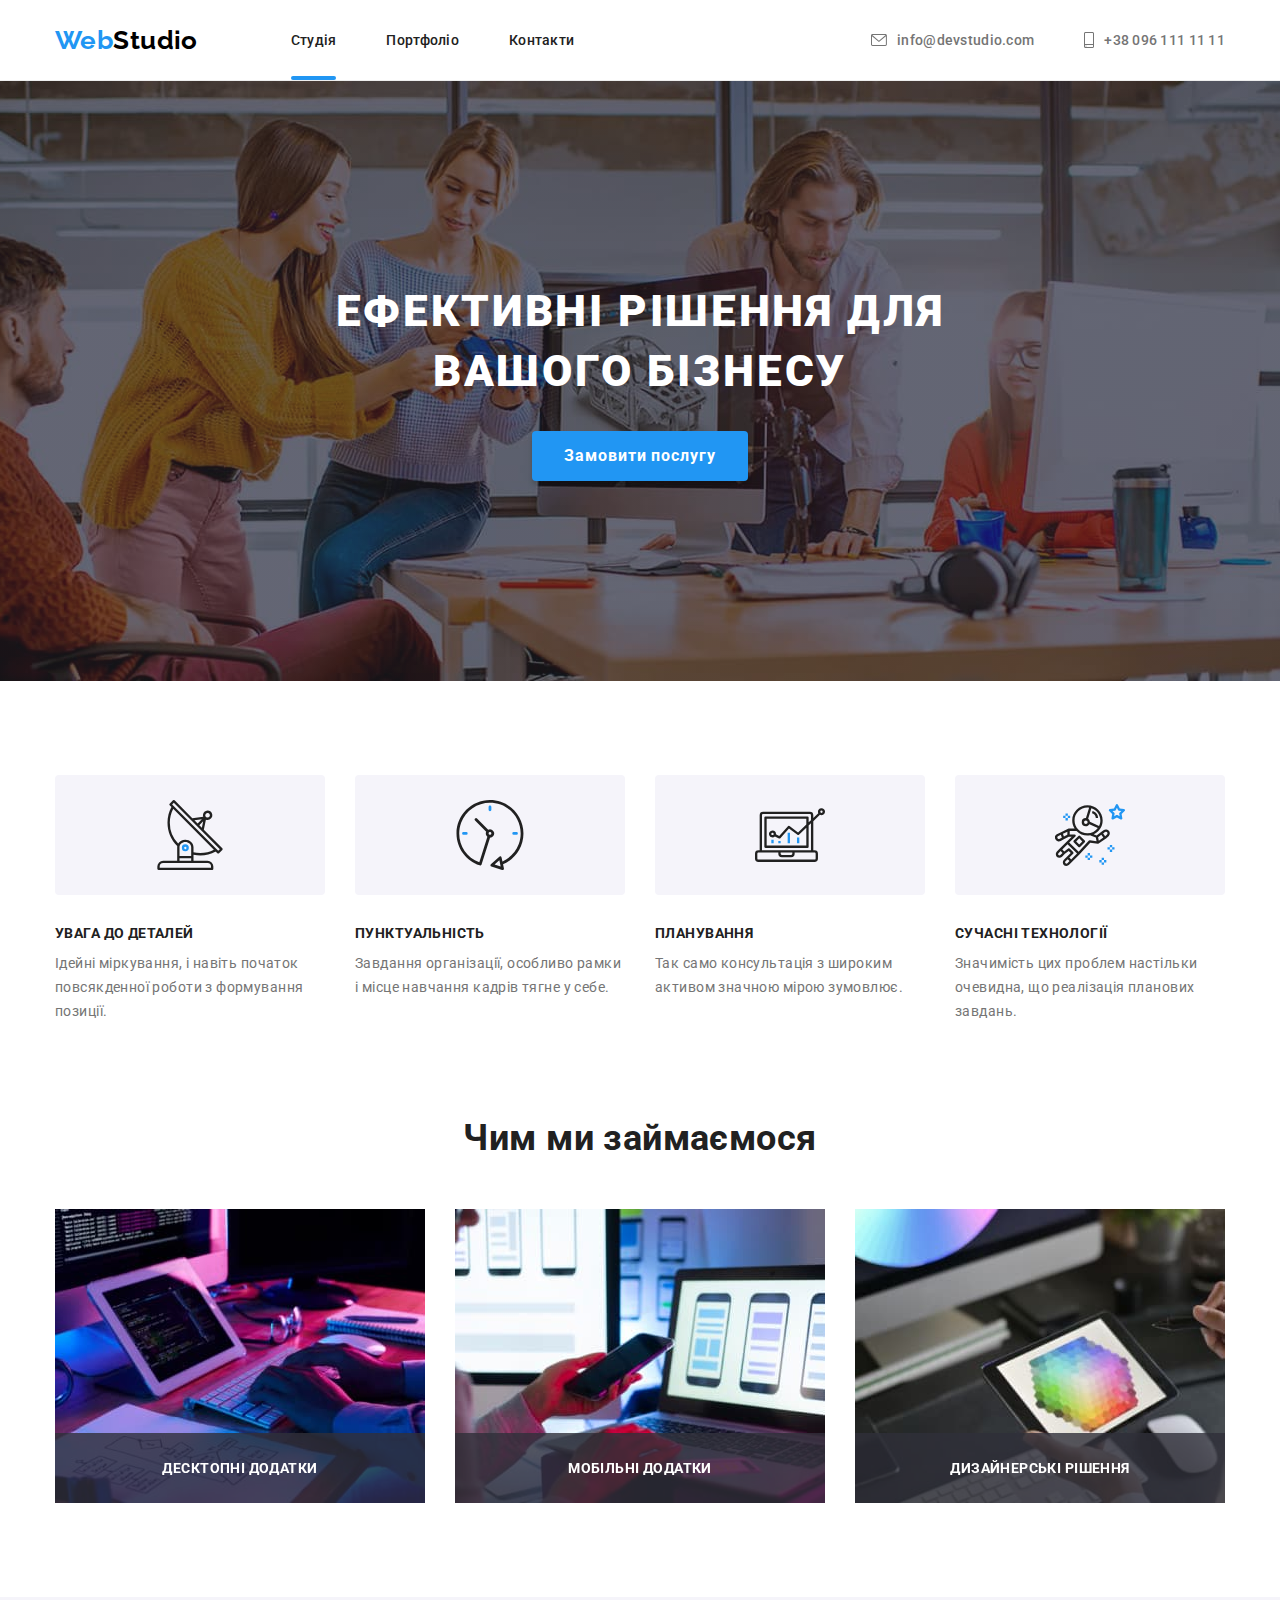
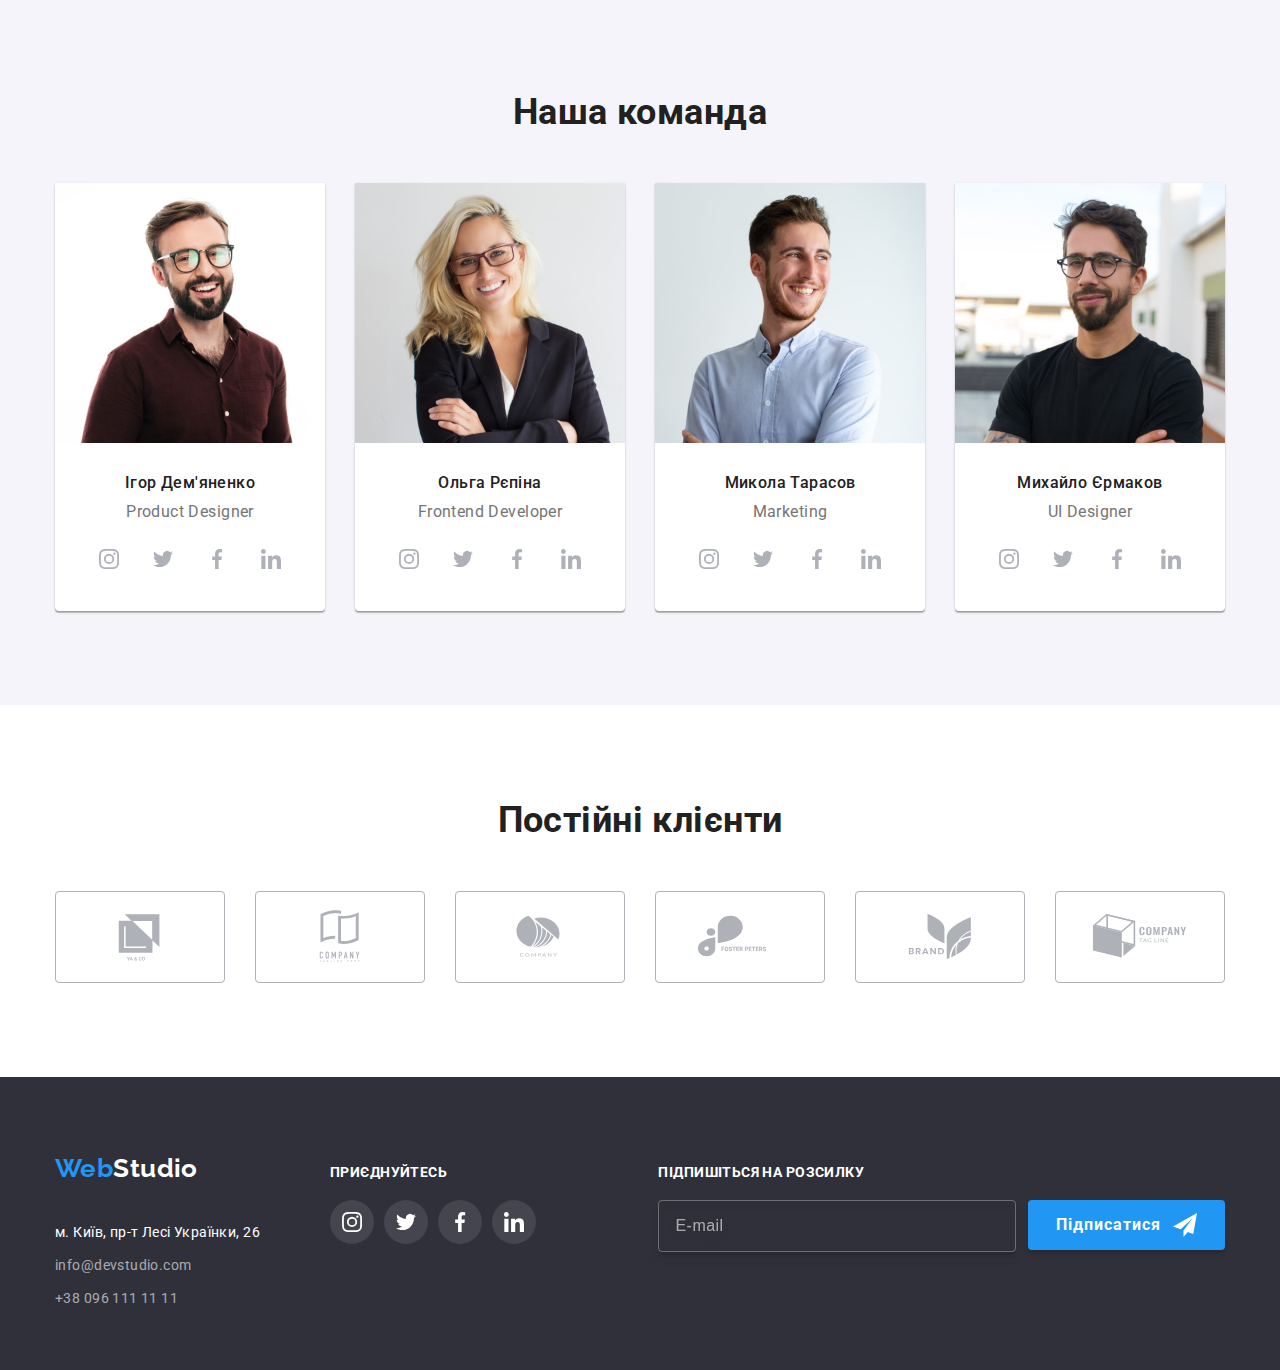
==== commit 1a7ee8cd: "Add mobile menu for HTML pages." ====
--- a/index.html
+++ b/index.html
@@ -29,6 +29,23 @@
           >Web<span class="logo--dark">Studio</span></a
         >
         <nav class="navigation">
+          <button
+            class="mobile-menu__btn js-open-menu"
+            aria-expanded="false"
+            aria-controls="mobile-menu"
+            type="button"
+          >
+            <svg
+              width="40"
+              height="40"
+              fill="currentColor"
+              viewBox="0 0 20 20"
+              aria-label="Кнопка мобільного меню"
+            >
+              <use href="./images/sprite.svg#icon-menu"></use>
+            </svg>
+          </button>
+
           <ul class="navigation__list">
             <li class="navigation__item">
               <a
@@ -45,6 +62,90 @@
             </li>
           </ul>
         </nav>
+
+        <div class="mobile-menu js-menu-container" id="mobile-menu">
+          <button class="mobile-menu__btn js-close-menu" type="button">
+            <svg width="40" height="40" aria-label="Кнопка мобільного меню">
+              <use href="./images/icons.svg#icon-mobile-menu-close"></use>
+            </svg>
+          </button>
+          <ul class="mobile-menu-nav">
+            <li class="mobile-menu-nav__item">
+              <a
+                class="mobile-menu-nav__link mobile-menu-nav__link--current"
+                href="./index.html"
+                >Студія</a
+              >
+            </li>
+            <li class="mobile-menu-nav__item">
+              <a class="mobile-menu-nav__link" href="./portfolio.html"
+                >Портфоліо</a
+              >
+            </li>
+            <li class="mobile-menu-nav__item">
+              <a class="mobile-menu-nav__link" href="">Контакти</a>
+            </li>
+          </ul>
+
+          <ul class="mobile-menu-contacts">
+            <li class="mobile-menu-contacts__item">
+              <a class="mobile-menu-contacts__phone" href="tel:+380961111111"
+                >+38 096 111 11 11</a
+              >
+            </li>
+            <li class="mobile-menu-contacts__item">
+              <a
+                class="mobile-menu-contacts__email"
+                href="mailto:info@devstudio.com"
+                >info@devstudio.com</a
+              >
+            </li>
+          </ul>
+
+          <ul class="mobile-menu-social">
+            <li class="mobile-menu-social__item">
+              <a
+                class="mobile-menu-social__link"
+                href="https://www.instagram.com"
+                rel="noreferrer noopener"
+                target="_blank"
+                title="Instagram"
+                >Instagram</a
+              >
+            </li>
+            <li class="mobile-menu-social__item">
+              <a
+                class="mobile-menu-social__link"
+                href="https://twitter.com"
+                rel="noreferrer noopener"
+                target="_blank"
+                title="Twitter"
+                >Twitter</a
+              >
+            </li>
+            <li class="mobile-menu-social__item">
+              <a
+                class="mobile-menu-social__link"
+                href="https://www.facebook.com"
+                rel="noreferrer noopener"
+                target="_blank"
+                title="Facebook"
+                >Facebook</a
+              >
+            </li>
+            <li class="mobile-menu-social__item">
+              <a
+                class="mobile-menu-social__link"
+                href="https://www.linkedin.com"
+                rel="noreferrer noopener"
+                target="_blank"
+                title="LinkedIn"
+                >LinkedIn</a
+              >
+            </li>
+          </ul>
+        </div>
+
         <ul class="header__list">
           <li class="header__item">
             <a href="mailto:info@devstudio.com" class="header__link">
@@ -574,5 +675,6 @@
       </div>
     </footer>
     <script src="./js/modal.js"></script>
+    <script defer src="./js/mobile-menu.js"></script>
   </body>
 </html>
--- a/css/main.min.css
+++ b/css/main.min.css
@@ -1 +1 @@
-*{margin:0;padding:0;-webkit-box-sizing:border-box;box-sizing:border-box}h1,h2,h3,h4,h5,h6,p{margin:0}ul{padding:0;list-style:none}a{text-decoration:none}img{display:block;max-width:100%;height:auto}input,textarea{outline:none}address{font-style:normal}.container{width:100%;padding:0px 15px;margin:0 auto}@media screen and (min-width: 480px){.container{width:480px}}@media screen and (min-width: 768px){.container{width:768px}}@media screen and (min-width: 1200px){.container{width:1200px}}.section{padding:94px 0px;background-color:#fff}.section--no-padding{padding-top:0}.section--gray-bg{background-color:#f5f4fa}body{font-family:"Roboto",sans-serif;font-size:14px;color:#757575;background-color:#fff;letter-spacing:.03em}.logo{display:block;font-family:"Raleway",sans-serif;font-weight:700;font-size:26px;line-height:1.1923076923;color:#2196f3}.logo--dark{color:#000}.logo--light{color:#fff}.header{border-bottom:1px solid #eee}.header__container{display:-webkit-box;display:-ms-flexbox;display:flex;-webkit-box-align:center;-ms-flex-align:center;align-items:center}.header__list{display:-webkit-box;display:-ms-flexbox;display:flex;margin-left:auto}.header__list .header__item+.header__item{margin-left:50px}.header__link{display:-webkit-box;display:-ms-flexbox;display:flex;-webkit-box-align:center;-ms-flex-align:center;align-items:center;color:#757575;-webkit-transition:color 250ms cubic-bezier(0.4, 0, 0.2, 1);transition:color 250ms cubic-bezier(0.4, 0, 0.2, 1)}.header__link:hover,.header__link:focus{color:#2196f3}.header__icon{fill:currentColor;margin-right:10px}.header__icon:hover{fill:currentColor}.navigation__list{display:-webkit-box;display:-ms-flexbox;display:flex;margin-left:93px;padding-top:0;padding-bottom:0}.navigation__list .navigation__item+.navigation__item{margin-left:50px}.navigation__list .navigation__link{display:block;padding-top:32px;padding-bottom:32px;position:relative;font-weight:500;font-size:14px;line-height:1.1428571429;letter-spacing:.02em;-webkit-transition:color 250ms cubic-bezier(0.4, 0, 0.2, 1);transition:color 250ms cubic-bezier(0.4, 0, 0.2, 1);color:#212121}.navigation__list .navigation__link:hover,.navigation__list .navigation__link:focus{color:#2196f3}.navigation__link--active{color:#2196f3;-webkit-transition:color 250ms cubic-bezier(0.4, 0, 0.2, 1);transition:color 250ms cubic-bezier(0.4, 0, 0.2, 1)}.navigation__link--active::after{content:"";position:absolute;left:0;bottom:0;display:block;width:100%;height:4px;background-color:#2196f3;border-radius:2px;opacity:1;-webkit-transition:opacity 250ms cubic-bezier(0.4, 0, 0.2, 1);transition:opacity 250ms cubic-bezier(0.4, 0, 0.2, 1)}.navigation__link--active::after:hover::after{opacity:1}.header__list{display:-webkit-box;display:-ms-flexbox;display:flex;margin-left:auto}.header__list .header__item+.header__item{margin-left:50px}.header__link{display:-webkit-box;display:-ms-flexbox;display:flex;-webkit-box-align:center;-ms-flex-align:center;align-items:center;font-weight:500;font-size:14px;line-height:1.1428571429;letter-spacing:.02em;-webkit-transition:color 250ms cubic-bezier(0.4, 0, 0.2, 1);transition:color 250ms cubic-bezier(0.4, 0, 0.2, 1);color:#757575}.header__link:hover,.header__link:focus{color:#2196f3}.header__icon{fill:currentColor;margin-right:10px}.header__icon:hover{fill:currentColor}.overlay{max-width:1600px;height:600px;margin-left:auto;margin-right:auto;padding:200px 0px;background-color:#c4c4c4;background-image:-webkit-gradient(linear, left top, right top, from(rgba(47, 48, 58, 0.4)), to(rgba(47, 48, 58, 0.4))),url(../images/background-img.jpg);background-image:linear-gradient(to right, rgba(47, 48, 58, 0.4), rgba(47, 48, 58, 0.4)),url(../images/background-img.jpg);background-repeat:no-repeat;background-position:center;background-size:cover}.hero__title{margin:0px auto 30px;max-width:696px;font-weight:900;font-size:44px;line-height:1.3636363636;letter-spacing:.06em;text-align:center;text-transform:uppercase;color:#fff}.hero__button{padding-top:10px;padding-bottom:10px;font-family:inherit;font-weight:700;font-size:16px;line-height:1.875;letter-spacing:.06em;color:#fff;background-color:#2196f3;border-radius:4px;border-color:#2196f3;border-width:0;-webkit-box-shadow:0px 4px 4px rgba(0,0,0,.15);box-shadow:0px 4px 4px rgba(0,0,0,.15);cursor:pointer;-webkit-transition:background-color 250ms cubic-bezier(0.4, 0, 0.2, 1),border-color 250ms cubic-bezier(0.4, 0, 0.2, 1),-webkit-box-shadow 250ms cubic-bezier(0.4, 0, 0.2, 1);transition:background-color 250ms cubic-bezier(0.4, 0, 0.2, 1),border-color 250ms cubic-bezier(0.4, 0, 0.2, 1),-webkit-box-shadow 250ms cubic-bezier(0.4, 0, 0.2, 1);transition:background-color 250ms cubic-bezier(0.4, 0, 0.2, 1),box-shadow 250ms cubic-bezier(0.4, 0, 0.2, 1),border-color 250ms cubic-bezier(0.4, 0, 0.2, 1);transition:background-color 250ms cubic-bezier(0.4, 0, 0.2, 1),box-shadow 250ms cubic-bezier(0.4, 0, 0.2, 1),border-color 250ms cubic-bezier(0.4, 0, 0.2, 1),-webkit-box-shadow 250ms cubic-bezier(0.4, 0, 0.2, 1);display:block;margin:0 auto;padding-right:32px;padding-left:32px}.hero__button:hover,.hero__button:focus{background-color:#188ce8;border-color:#188ce8;-webkit-box-shadow:0px 4px 4px rgba(0,0,0,.15);box-shadow:0px 4px 4px rgba(0,0,0,.15)}.benefits{padding:60px 0}@media screen and (min-width: 768px){.benefits{padding:60px 0}}@media screen and (min-width: 1200px){.benefits{padding:94px 0}}.benefits__title{font-size:36px;line-height:1.1666666667;text-align:center;color:#212121}.benefits__title--hidden{position:absolute;width:1px;height:1px;margin:-1px;border:0;padding:0;white-space:nowrap;overflow:hidden}.benefits__list{display:-webkit-box;display:-ms-flexbox;display:flex;-ms-flex-wrap:wrap;flex-wrap:wrap;gap:30px}.benefits__item{-ms-flex-preferred-size:100%;flex-basis:100%}@media screen and (min-width: 768px){.benefits__item{-ms-flex-preferred-size:calc((100% - 30px)/2);flex-basis:calc((100% - 30px)/2)}}@media screen and (min-width: 1200px){.benefits__item{-ms-flex-preferred-size:calc((100% - 90px)/4);flex-basis:calc((100% - 90px)/4)}}.benefits__image{display:-webkit-box;display:-ms-flexbox;display:flex;-webkit-box-align:center;-ms-flex-align:center;align-items:center;-webkit-box-pack:center;-ms-flex-pack:center;justify-content:center;margin-bottom:30px;height:120px;background-repeat:no-repeat;background-position:center;background-color:#f5f4fa;border-radius:4px}.benefits__subtitle{margin-bottom:10px;font-weight:700;font-size:14px;line-height:1.1428571429;text-transform:uppercase;color:#212121}.benefits__text{line-height:1.7142857143}.products{display:none}@media screen and (min-width: 1200px){.products{display:contents}}.products__title{margin-bottom:50px;font-size:36px;line-height:1.1666666667;text-align:center;color:#212121}.products__list{display:-webkit-box;display:-ms-flexbox;display:flex}.products__item{-ms-flex-preferred-size:calc((100% - 60px)/3);flex-basis:calc((100% - 60px)/3)}.products__wrap{position:relative}.products__name{position:absolute;bottom:0;padding-top:27px;padding-bottom:27px;width:100%;font-weight:700;font-size:14px;line-height:1.1428571429;text-transform:uppercase;text-align:center;color:#fff;background-color:rgba(47,48,58,.8)}.products__list .products__item+.products__item{margin-left:30px}.team__title{font-size:28px;line-height:33px;text-align:center;margin-bottom:30px;color:#212121}@media screen and (min-width: 1200px){.team__title{margin-bottom:50px;font-size:36px;line-height:1.1666666667;text-align:center;color:#212121}}.team__list{display:-webkit-box;display:-ms-flexbox;display:flex;-ms-flex-wrap:wrap;flex-wrap:wrap;gap:30px}.team__item{background:#fff;-webkit-box-shadow:0px 1px 3px rgba(0,0,0,.12),0px 1px 1px rgba(0,0,0,.14),0px 2px 1px rgba(0,0,0,.2);box-shadow:0px 1px 3px rgba(0,0,0,.12),0px 1px 1px rgba(0,0,0,.14),0px 2px 1px rgba(0,0,0,.2);border-radius:0px 0px 4px 4px}@media screen and (max-width: 767px){.team__item .team__item:not(:last-child){margin-bottom:30px}}@media screen and (min-width: 768px){.team__item{-ms-flex-preferred-size:calc((100% - 60px)/2);flex-basis:calc((100% - 60px)/2)}}@media screen and (min-width: 1200px){.team__item{-ms-flex-preferred-size:calc((100% - 90px)/4);flex-basis:calc((100% - 90px)/4)}}.team__caption,.team__position{font-size:16px;line-height:1.1875;text-align:center}.team__caption{margin-top:30px;margin-bottom:10px;font-size:16px;line-height:1.1875;text-align:center;font-weight:500;color:#212121}.team__position{margin-bottom:16px;color:#757575}.team__social{margin-bottom:24px}@media screen and (min-width: 1200px){.team__social{margin-bottom:30px;margin-left:32px;margin-right:32px}}.social{display:-webkit-box;display:-ms-flexbox;display:flex;-webkit-box-align:center;-ms-flex-align:center;align-items:center;-webkit-box-pack:center;-ms-flex-pack:center;justify-content:center;-webkit-column-gap:10px;-moz-column-gap:10px;column-gap:10px}.social__item{width:44px;height:44px}.social__link{width:100%;height:100%;display:-webkit-box;display:-ms-flexbox;display:flex;-webkit-box-align:center;-ms-flex-align:center;align-items:center;-webkit-box-pack:center;-ms-flex-pack:center;justify-content:center;color:#afb1b8;border-radius:50%;fill:#afb1b8;-webkit-transition:background-color 250ms cubic-bezier(0.4, 0, 0.2, 1),fill 250ms cubic-bezier(0.4, 0, 0.2, 1);transition:background-color 250ms cubic-bezier(0.4, 0, 0.2, 1),fill 250ms cubic-bezier(0.4, 0, 0.2, 1)}.social__link:hover,.social__link:focus{background-color:#2196f3;fill:#fff}.social__link--bg-white{fill:#fff;background-color:rgba(255,255,255,.1);-webkit-transition:background-color 250ms cubic-bezier(0.4, 0, 0.2, 1);transition:background-color 250ms cubic-bezier(0.4, 0, 0.2, 1)}.clients__title{font-size:28px;line-height:33px;text-align:center;margin-bottom:30px;color:#212121}@media screen and (min-width: 1200px){.clients__title{margin-bottom:50px;font-size:36px;line-height:1.1666666667;text-align:center;color:#212121}}.clients__list{display:-webkit-box;display:-ms-flexbox;display:flex;-ms-flex-wrap:wrap;flex-wrap:wrap;gap:30px}.clients__item{-ms-flex-preferred-size:calc((100% - 60px)/2);flex-basis:calc((100% - 60px)/2)}@media screen and (min-width: 768px){.clients__item{-ms-flex-preferred-size:calc((100% - 90px)/3);flex-basis:calc((100% - 90px)/3)}}@media screen and (min-width: 1200px){.clients__item{-ms-flex-preferred-size:calc((100% - 150px)/6);flex-basis:calc((100% - 150px)/6)}}.clients__link{display:-webkit-box;display:-ms-flexbox;display:flex;-webkit-box-align:center;-ms-flex-align:center;align-items:center;-webkit-box-pack:center;-ms-flex-pack:center;justify-content:center;height:92px;color:#afb1b8;border:1px solid #afb1b8;border-radius:4px;-webkit-transition:color 250ms cubic-bezier(0.4, 0, 0.2, 1),border 250ms cubic-bezier(0.4, 0, 0.2, 1);transition:color 250ms cubic-bezier(0.4, 0, 0.2, 1),border 250ms cubic-bezier(0.4, 0, 0.2, 1)}.clients__link:hover,.clients__link:focus{border-color:#2196f3;color:#2196f3}.clients__icon{fill:currentColor}.clients__icon:hover,.clients__icon:focus{fill:currentColor}.footer{padding-top:60px;padding-bottom:60px;background-color:#2f303a}.footer__container{display:-webkit-box;display:-ms-flexbox;display:flex;-webkit-box-orient:vertical;-webkit-box-direction:normal;-ms-flex-direction:column;flex-direction:column}@media screen and (min-width: 1200px){.footer__container{-webkit-box-orient:horizontal;-webkit-box-direction:normal;-ms-flex-direction:row;flex-direction:row;-webkit-box-align:baseline;-ms-flex-align:baseline;align-items:baseline}}.footer__boxes{margin-bottom:60px}@media screen and (min-width: 768px)and (max-width: 1199px){.footer__boxes{display:-webkit-box;display:-ms-flexbox;display:flex;-ms-flex-pack:distribute;justify-content:space-around;-webkit-box-align:baseline;-ms-flex-align:baseline;align-items:baseline}}@media screen and (min-width: 1200px){.footer__boxes{display:-webkit-box;display:-ms-flexbox;display:flex;-webkit-box-align:baseline;-ms-flex-align:baseline;align-items:baseline;margin-bottom:0}}.footer__address{margin-right:70px}@media screen and (max-width: 767px){.footer__address{margin-bottom:60px;margin-right:0}}@media screen and (max-width: 1199px){.footer__address{text-align:center}}.footer__logo{display:inline-block;margin-bottom:20px}.footer__item:not(:last-child){margin-bottom:9px}.footer__link{font-style:normal;line-height:1.7142857143;color:rgba(255,255,255,.6);-webkit-transition:color 250ms cubic-bezier(0.4, 0, 0.2, 1);transition:color 250ms cubic-bezier(0.4, 0, 0.2, 1)}.footer__link:hover,.footer__link:focus{color:#2196f3}.footer__link--light{color:#fff}.footer__title{text-align:center;margin-bottom:20px;font-weight:700;font-size:14px;line-height:1.1428571429;text-transform:uppercase;color:#fff}@media screen and (min-width: 1200px){.footer__title{text-align:left}}@media screen and (min-width: 1200px){.footer__form{margin-left:auto}}.subscription-form{-webkit-box-pack:center;-ms-flex-pack:center;justify-content:center}.subscription-form__label{display:block;text-align:center;margin-bottom:20px;font-weight:700;font-size:14px;line-height:1.1428571429;text-transform:uppercase;color:#fff}@media screen and (min-width: 1200px){.subscription-form__label{text-align:left}}.subscription-form__field{display:block}@media screen and (min-width: 1200px){.subscription-form__field{display:-webkit-box;display:-ms-flexbox;display:flex}}.subscription-form__field .subscription-form__input{display:-webkit-box;display:-ms-flexbox;display:flex;margin-left:auto;margin-right:auto;max-width:450px;width:100%;margin-bottom:20px;padding:15px 16px;border:1px solid rgba(255,255,255,.3);-webkit-filter:drop-shadow(0px 4px 4px rgba(0, 0, 0, 0.15));filter:drop-shadow(0px 4px 4px rgba(0, 0, 0, 0.15));border-radius:4px;background:none;font-size:16px;line-height:1.25;letter-spacing:.03em;color:#fff;-webkit-box-shadow:0px 4px 4px rgba(0,0,0,.15);box-shadow:0px 4px 4px rgba(0,0,0,.15);outline:none}@media screen and (min-width: 1200px){.subscription-form__field .subscription-form__input{width:358px;margin-right:12px}}.subscription-form__field .subscription-form__input:focus,.subscription-form__field .subscription-form__input:hover{border:1px solid #2196f3}.subscription-form__field .subscription-form__input::-webkit-input-placeholder{font-size:16px;line-height:1.25;color:rgba(255,255,255,.6)}.subscription-form__field .subscription-form__input::-moz-placeholder{font-size:16px;line-height:1.25;color:rgba(255,255,255,.6)}.subscription-form__field .subscription-form__input:-ms-input-placeholder{font-size:16px;line-height:1.25;color:rgba(255,255,255,.6)}.subscription-form__field .subscription-form__input::-ms-input-placeholder{font-size:16px;line-height:1.25;color:rgba(255,255,255,.6)}.subscription-form__field .subscription-form__input::placeholder{font-size:16px;line-height:1.25;color:rgba(255,255,255,.6)}.subscription-form__btn{display:block;display:-webkit-box;display:-ms-flexbox;display:flex;-webkit-box-align:center;-ms-flex-align:center;align-items:center;padding-top:10px;padding-bottom:10px;font-family:inherit;font-weight:700;font-size:16px;line-height:1.875;letter-spacing:.06em;color:#fff;background-color:#2196f3;border-radius:4px;border-color:#2196f3;border-width:0;-webkit-box-shadow:0px 4px 4px rgba(0,0,0,.15);box-shadow:0px 4px 4px rgba(0,0,0,.15);cursor:pointer;-webkit-transition:background-color 250ms cubic-bezier(0.4, 0, 0.2, 1),border-color 250ms cubic-bezier(0.4, 0, 0.2, 1),-webkit-box-shadow 250ms cubic-bezier(0.4, 0, 0.2, 1);transition:background-color 250ms cubic-bezier(0.4, 0, 0.2, 1),border-color 250ms cubic-bezier(0.4, 0, 0.2, 1),-webkit-box-shadow 250ms cubic-bezier(0.4, 0, 0.2, 1);transition:background-color 250ms cubic-bezier(0.4, 0, 0.2, 1),box-shadow 250ms cubic-bezier(0.4, 0, 0.2, 1),border-color 250ms cubic-bezier(0.4, 0, 0.2, 1);transition:background-color 250ms cubic-bezier(0.4, 0, 0.2, 1),box-shadow 250ms cubic-bezier(0.4, 0, 0.2, 1),border-color 250ms cubic-bezier(0.4, 0, 0.2, 1),-webkit-box-shadow 250ms cubic-bezier(0.4, 0, 0.2, 1);padding-left:28px;padding-right:28px;height:50px}@media screen and (max-width: 1199px){.subscription-form__btn{margin-left:auto;margin-right:auto}}.subscription-form__btn:hover,.subscription-form__btn:focus{background-color:#188ce8;border-color:#188ce8;-webkit-box-shadow:0px 4px 4px rgba(0,0,0,.15);box-shadow:0px 4px 4px rgba(0,0,0,.15)}.subscription-form__icon{fill:currentColor;margin-left:12px}.button-set{display:-webkit-box;display:-ms-flexbox;display:flex;-webkit-box-pack:center;-ms-flex-pack:center;justify-content:center}.button-set .button-set__item+.button-set__item{margin-left:8px}.button-set__button{font-family:inherit;display:block;padding:6px 22px;font-weight:500;font-size:16px;line-height:1.625;letter-spacing:.03em;color:#212121;background-color:#f5f4fa;border-radius:4px;border-color:#f5f4fa;border-width:0;cursor:pointer;-webkit-transition:background-color 250ms cubic-bezier(0.4, 0, 0.2, 1),color 250ms cubic-bezier(0.4, 0, 0.2, 1),border-color 250ms cubic-bezier(0.4, 0, 0.2, 1),-webkit-box-shadow 250ms cubic-bezier(0.4, 0, 0.2, 1);transition:background-color 250ms cubic-bezier(0.4, 0, 0.2, 1),color 250ms cubic-bezier(0.4, 0, 0.2, 1),border-color 250ms cubic-bezier(0.4, 0, 0.2, 1),-webkit-box-shadow 250ms cubic-bezier(0.4, 0, 0.2, 1);transition:background-color 250ms cubic-bezier(0.4, 0, 0.2, 1),color 250ms cubic-bezier(0.4, 0, 0.2, 1),box-shadow 250ms cubic-bezier(0.4, 0, 0.2, 1),border-color 250ms cubic-bezier(0.4, 0, 0.2, 1);transition:background-color 250ms cubic-bezier(0.4, 0, 0.2, 1),color 250ms cubic-bezier(0.4, 0, 0.2, 1),box-shadow 250ms cubic-bezier(0.4, 0, 0.2, 1),border-color 250ms cubic-bezier(0.4, 0, 0.2, 1),-webkit-box-shadow 250ms cubic-bezier(0.4, 0, 0.2, 1)}.button-set__button:hover,.button-set__button:focus{color:#fff;background-color:#2196f3;border-color:#2196f3;-webkit-box-shadow:0px 3px 1px rgba(0,0,0,.1),0px 1px 2px rgba(0,0,0,.08),0px 2px 2px rgba(0,0,0,.12);box-shadow:0px 3px 1px rgba(0,0,0,.1),0px 1px 2px rgba(0,0,0,.08),0px 2px 2px rgba(0,0,0,.12)}.portfolio__title{margin-bottom:50px;font-size:36px;line-height:1.1666666667;text-align:center;color:#212121}.portfolio__title--hidden{position:absolute;width:1px;height:1px;margin:-1px;border:0;padding:0;white-space:nowrap;overflow:hidden}.portfolio__button-set{margin-bottom:50px}.portfolio__list{display:-webkit-box;display:-ms-flexbox;display:flex;-ms-flex-wrap:wrap;flex-wrap:wrap;margin-left:-30px;margin-top:-30px}.portfolio__item{-ms-flex-preferred-size:calc(33.3333333333% - 30px);flex-basis:calc(33.3333333333% - 30px);margin-left:30px;margin-top:30px;border-bottom:1px;border-color:.portfolio__item PrimaryBorderColor;-webkit-transition:-webkit-box-shadow 250ms cubic-bezier(0.4, 0, 0.2, 1);transition:-webkit-box-shadow 250ms cubic-bezier(0.4, 0, 0.2, 1);transition:box-shadow 250ms cubic-bezier(0.4, 0, 0.2, 1);transition:box-shadow 250ms cubic-bezier(0.4, 0, 0.2, 1), -webkit-box-shadow 250ms cubic-bezier(0.4, 0, 0.2, 1)}.portfolio__item:hover,.portfolio__item:focus{-webkit-box-shadow:0px 1px 1px rgba(0,0,0,.12),0px 4px 4px rgba(0,0,0,.06),1px 4px 6px rgba(0,0,0,.16);box-shadow:0px 1px 1px rgba(0,0,0,.12),0px 4px 4px rgba(0,0,0,.06),1px 4px 6px rgba(0,0,0,.16)}.portfolio__link{display:block}.portfolio__thumb{position:relative;overflow:hidden}.portfolio__paragraph{position:absolute;width:100%;height:100%;left:0;top:0;padding:63px 24px;font-size:18px;line-height:1.5555555556;color:#fff;background:rgba(33,150,243,.9);-webkit-transform:translateY(100%);transform:translateY(100%);-webkit-transition:-webkit-transform 250ms cubic-bezier(0.4, 0, 0.2, 1);transition:-webkit-transform 250ms cubic-bezier(0.4, 0, 0.2, 1);transition:transform 250ms cubic-bezier(0.4, 0, 0.2, 1);transition:transform 250ms cubic-bezier(0.4, 0, 0.2, 1), -webkit-transform 250ms cubic-bezier(0.4, 0, 0.2, 1)}.portfolio__link:hover .portfolio__paragraph{opacity:1;-webkit-transform:translateY(0);transform:translateY(0)}.portfolio__img{display:block}.portfolio__text{padding:20px 24px;border-right:1px solid #eee;border-bottom:1px solid #eee;border-left:1px solid #eee}.portfolio__name{margin-bottom:4px;font-size:18px;line-height:2;letter-spacing:.06em;color:#212121}.portfolio__description{font-size:16px;line-height:1.875;color:#757575}.backdrop{position:fixed;top:0;left:0;width:100%;min-height:100%;background-color:rgba(0,0,0,.2);opacity:1;-webkit-transition:opacity 250ms cubic-bezier(0.4, 0, 0.2, 1);transition:opacity 250ms cubic-bezier(0.4, 0, 0.2, 1)}.backdrop.is-hidden .modal{-webkit-transform:translate(-50%, -50%) scale(0.9);transform:translate(-50%, -50%) scale(0.9)}.is-hidden{opacity:0;pointer-events:none}.modal{position:absolute;top:50%;left:50%;width:528px;height:581px;padding:40px;background-color:#fff;border-radius:4px;-webkit-box-shadow:0px 1px 3px rgba(0,0,0,.12),0px 1px 1px rgba(0,0,0,.14),0px 2px 1px rgba(0,0,0,.2);box-shadow:0px 1px 3px rgba(0,0,0,.12),0px 1px 1px rgba(0,0,0,.14),0px 2px 1px rgba(0,0,0,.2);-webkit-transform:translate(-50%, -50%) scale(1);transform:translate(-50%, -50%) scale(1);-webkit-transition:-webkit-transform 250ms cubic-bezier(0.4, 0, 0.2, 1);transition:-webkit-transform 250ms cubic-bezier(0.4, 0, 0.2, 1);transition:transform 250ms cubic-bezier(0.4, 0, 0.2, 1);transition:transform 250ms cubic-bezier(0.4, 0, 0.2, 1), -webkit-transform 250ms cubic-bezier(0.4, 0, 0.2, 1)}.form__btn-close{position:absolute;top:8px;right:8px;width:30px;height:30px;display:-webkit-box;display:-ms-flexbox;display:flex;-webkit-box-align:center;-ms-flex-align:center;align-items:center;-webkit-box-pack:center;-ms-flex-pack:center;justify-content:center;fill:#000;background-color:#fff;border-radius:50%;border:1px solid rgba(0,0,0,.1);cursor:pointer;-webkit-transition:fill 250ms cubic-bezier(0.4, 0, 0.2, 1);transition:fill 250ms cubic-bezier(0.4, 0, 0.2, 1)}.form__btn-close:hover,.form__btn-close:focus{fill:#2196f3}.form__title{margin-bottom:12px;font-weight:700;font-size:20px;line-height:1.15;text-align:center;color:#212121}.form-container{margin-bottom:20px}.form__field{display:-webkit-box;display:-ms-flexbox;display:flex;-webkit-box-orient:vertical;-webkit-box-direction:normal;-ms-flex-direction:column;flex-direction:column;position:relative}.form__field:not(:last-child){margin-bottom:10px}.form__field:focus-within{fill:#2196f3}.form__field label{margin-bottom:4px;font-size:12px;line-height:1.1666666667;letter-spacing:.01em;color:#757575}.form__field .form__input{padding:11px 42px;border:1px solid rgba(33,33,33,.2);border-radius:4px}.form__field .form__input:focus-within,.form__field .form__input:hover{border:1px solid #2196f3;outline:none}.form__field .form__icon{position:absolute;display:inline-block;top:50%;left:12px}.form__text{padding:12px 16px;resize:none;height:120px;border:1px solid rgba(33,33,33,.2);border-radius:4px}.form__text:focus-within,.form__text:hover{border:1px solid #2196f3;outline:none}.form__text::-webkit-input-placeholder{font-size:12px;line-height:1.1666666667;letter-spacing:.01em;color:rgba(117,117,117,.5)}.form__text::-moz-placeholder{font-size:12px;line-height:1.1666666667;letter-spacing:.01em;color:rgba(117,117,117,.5)}.form__text:-ms-input-placeholder{font-size:12px;line-height:1.1666666667;letter-spacing:.01em;color:rgba(117,117,117,.5)}.form__text::-ms-input-placeholder{font-size:12px;line-height:1.1666666667;letter-spacing:.01em;color:rgba(117,117,117,.5)}.form__text::placeholder{font-size:12px;line-height:1.1666666667;letter-spacing:.01em;color:rgba(117,117,117,.5)}.form__checkbox{display:-webkit-box;display:-ms-flexbox;display:flex;-webkit-box-pack:center;-ms-flex-pack:center;justify-content:center;margin-bottom:30px}.form__checkbox-input{-webkit-appearance:none;-moz-appearance:none;appearance:none;outline:none}.form__icon-checkbox{display:inline-block;margin-right:9px;width:16px;height:15px;border:2px solid #212121;border-radius:2px;cursor:pointer;-webkit-transition:border-color 250ms cubic-bezier(0.4, 0, 0.2, 1),background-image 250ms cubic-bezier(0.4, 0, 0.2, 1),background-color 250ms cubic-bezier(0.4, 0, 0.2, 1);transition:border-color 250ms cubic-bezier(0.4, 0, 0.2, 1),background-image 250ms cubic-bezier(0.4, 0, 0.2, 1),background-color 250ms cubic-bezier(0.4, 0, 0.2, 1)}.form__checkbox-input:checked+.form__icon-checkbox{background-color:#2196f3;background-image:url(../images/icon-checked.svg);background-size:contain;background-repeat:no-repeat;background-origin:border-box;background-position:center;border-color:#2196f3}.form__policy{display:-webkit-box;display:-ms-flexbox;display:flex;-webkit-box-align:center;-ms-flex-align:center;align-items:center}.form__checkbox-policy{line-height:1.7142857143;color:#757575}.form__policy-link{color:#2196f3;text-decoration:underline}.form__form-btn{padding-top:10px;padding-bottom:10px;font-family:inherit;font-weight:700;font-size:16px;line-height:1.875;letter-spacing:.06em;color:#fff;background-color:#2196f3;border-radius:4px;border-color:#2196f3;border-width:0;-webkit-box-shadow:0px 4px 4px rgba(0,0,0,.15);box-shadow:0px 4px 4px rgba(0,0,0,.15);cursor:pointer;-webkit-transition:background-color 250ms cubic-bezier(0.4, 0, 0.2, 1),border-color 250ms cubic-bezier(0.4, 0, 0.2, 1),-webkit-box-shadow 250ms cubic-bezier(0.4, 0, 0.2, 1);transition:background-color 250ms cubic-bezier(0.4, 0, 0.2, 1),border-color 250ms cubic-bezier(0.4, 0, 0.2, 1),-webkit-box-shadow 250ms cubic-bezier(0.4, 0, 0.2, 1);transition:background-color 250ms cubic-bezier(0.4, 0, 0.2, 1),box-shadow 250ms cubic-bezier(0.4, 0, 0.2, 1),border-color 250ms cubic-bezier(0.4, 0, 0.2, 1);transition:background-color 250ms cubic-bezier(0.4, 0, 0.2, 1),box-shadow 250ms cubic-bezier(0.4, 0, 0.2, 1),border-color 250ms cubic-bezier(0.4, 0, 0.2, 1),-webkit-box-shadow 250ms cubic-bezier(0.4, 0, 0.2, 1);display:block;padding-left:52px;padding-right:52px;margin:0 auto;height:50px}.form__form-btn:hover,.form__form-btn:focus{background-color:#188ce8;border-color:#188ce8;-webkit-box-shadow:0px 4px 4px rgba(0,0,0,.15);box-shadow:0px 4px 4px rgba(0,0,0,.15)}/*# sourceMappingURL=main.min.css.map */+*{margin:0;padding:0;-webkit-box-sizing:border-box;box-sizing:border-box}h1,h2,h3,h4,h5,h6,p{margin:0}ul{padding:0;list-style:none}a{text-decoration:none}img{display:block;max-width:100%;height:auto}input,textarea{outline:none}address{font-style:normal}.container{width:100%;padding:0px 15px;margin:0 auto}@media screen and (min-width: 480px){.container{width:480px}}@media screen and (min-width: 768px){.container{width:768px}}@media screen and (min-width: 1200px){.container{width:1200px}}.section{padding:60px 0px;background-color:#fff}@media screen and (min-width: 1200px){.section{padding:94px 0px}}.section--no-padding{padding-top:0}.section--gray-bg{background-color:#f5f4fa}body{font-family:"Roboto",sans-serif;font-size:14px;color:#757575;background-color:#fff;letter-spacing:.03em}.logo{display:block;font-family:"Raleway",sans-serif;font-weight:700;font-size:26px;line-height:1.1923076923;padding-top:16px;padding-bottom:16px;color:#2196f3}.logo--dark{color:#000}.logo--light{color:#fff}.header{border-bottom:1px solid #eee}.header__container{display:-webkit-box;display:-ms-flexbox;display:flex;-webkit-box-align:center;-ms-flex-align:center;align-items:center}.header__list{display:-webkit-box;display:-ms-flexbox;display:flex;margin-left:auto}.header__link{display:-webkit-box;display:-ms-flexbox;display:flex;-webkit-box-align:center;-ms-flex-align:center;align-items:center;color:#757575;-webkit-transition:color 250ms cubic-bezier(0.4, 0, 0.2, 1);transition:color 250ms cubic-bezier(0.4, 0, 0.2, 1)}.header__link:hover,.header__link:focus{color:#2196f3}.header__icon{fill:currentColor;margin-right:10px}.header__icon:hover{fill:currentColor}.navigation__list{display:-webkit-box;display:-ms-flexbox;display:flex;margin-left:88px;padding-top:0;padding-bottom:0}@media screen and (max-width: 767px){.navigation__list{display:none}}@media screen and (min-width: 1200px){.navigation__list{margin-left:93px}}.navigation__list .navigation__item+.navigation__item{margin-left:48px}@media screen and (min-width: 1200px){.navigation__list .navigation__item+.navigation__item{margin-left:50px}}.navigation__list .navigation__link{display:block;padding-top:32px;padding-bottom:32px;position:relative;font-weight:500;font-size:14px;line-height:1.1428571429;letter-spacing:.02em;-webkit-transition:color 250ms cubic-bezier(0.4, 0, 0.2, 1);transition:color 250ms cubic-bezier(0.4, 0, 0.2, 1);color:#212121}.navigation__list .navigation__link:hover,.navigation__list .navigation__link:focus{color:#2196f3}.navigation__link--active{color:#2196f3;-webkit-transition:color 250ms cubic-bezier(0.4, 0, 0.2, 1);transition:color 250ms cubic-bezier(0.4, 0, 0.2, 1)}.navigation__link--active::after{content:"";position:absolute;left:0;bottom:0;display:block;width:100%;height:4px;background-color:#2196f3;border-radius:2px;opacity:1;-webkit-transition:opacity 250ms cubic-bezier(0.4, 0, 0.2, 1);transition:opacity 250ms cubic-bezier(0.4, 0, 0.2, 1)}.navigation__link--active::after:hover::after{opacity:1}.header__list{display:-webkit-box;display:-ms-flexbox;display:flex;margin-left:auto}@media screen and (max-width: 767px){.header__list{display:none}}@media screen and (min-width: 768px)and (max-width: 1199px){.header__list{display:block}}@media screen and (min-width: 768px){.header__item:not(:last-child){margin-bottom:10px}}@media screen and (min-width: 1200px){.header__item:first-child{margin-right:50px;margin-bottom:0}}.header__link{display:-webkit-box;display:-ms-flexbox;display:flex;-webkit-box-align:center;-ms-flex-align:center;align-items:center;font-weight:500;font-size:12px;line-height:1.1666666667;letter-spacing:.02em;color:#757575}@media screen and (min-width: 1200px){.header__link{font-weight:500;font-size:14px;line-height:1.1428571429;letter-spacing:.02em;-webkit-transition:color 250ms cubic-bezier(0.4, 0, 0.2, 1);transition:color 250ms cubic-bezier(0.4, 0, 0.2, 1)}}.header__link:hover,.header__link:focus{color:#2196f3}.header__icon{margin-right:8px}@media screen and (min-width: 1200px){.header__icon{margin-right:10px}}.header__icon:hover{fill:currentColor}.mobile-menu{position:fixed;top:0;left:0;width:100vw;height:100vh;padding-top:48px;padding-bottom:48px;padding-left:40px;display:-webkit-box;display:-ms-flexbox;display:flex;-webkit-box-orient:vertical;-webkit-box-direction:normal;-ms-flex-direction:column;flex-direction:column;z-index:5;-webkit-transform:translateX(100%);transform:translateX(100%);-webkit-transition:-webkit-transform 250ms cubic-bezier(0.4, 0, 0.2, 1);transition:-webkit-transform 250ms cubic-bezier(0.4, 0, 0.2, 1);transition:transform 250ms cubic-bezier(0.4, 0, 0.2, 1);transition:transform 250ms cubic-bezier(0.4, 0, 0.2, 1), -webkit-transform 250ms cubic-bezier(0.4, 0, 0.2, 1);background-color:#fff;overflow-y:scroll}.mobile-menu.is-open{-webkit-transform:translateX(0);transform:translateX(0)}.mobile-menu__btn{position:absolute;top:10px;right:15px;display:-webkit-inline-box;display:-ms-inline-flexbox;display:inline-flex;margin:0;padding:0;border:none;background-color:rgba(0,0,0,0);cursor:pointer;-webkit-transition:fill 250ms cubic-bezier(0.4, 0, 0.2, 1);transition:fill 250ms cubic-bezier(0.4, 0, 0.2, 1)}.mobile-menu__btn:hover,.mobile-menu__btn:focus{fill:#2196f3}@media screen and (min-width: 768px){.mobile-menu__btn{display:none}}.mobile-menu-nav{margin-bottom:302px}.mobile-menu-nav__item:not(:last-child){margin-bottom:32px}.mobile-menu-nav__link{font-weight:500;font-size:40px;line-height:1.18;letter-spacing:.02em;color:#212121}.mobile-menu-nav__link:hover,.mobile-menu-nav__link:focus{color:#2196f3}.mobile-menu-nav__link--current{color:#2196f3}.mobile-menu-contacts{margin-top:auto;margin-bottom:64px}.mobile-menu-contacts__item:not(:last-child){margin-bottom:32px}.mobile-menu-contacts__phone{font-weight:500;font-size:34px;line-height:1.18;letter-spacing:.02em;color:#2196f3}.mobile-menu-contacts__email{color:#757575;font-weight:500;font-size:24px;line-height:1.17;letter-spacing:.02em}.mobile-menu-social{display:-webkit-box;display:-ms-flexbox;display:flex;-ms-flex-wrap:wrap;flex-wrap:wrap}.mobile-menu-social__item:not(:last-child){margin-right:20px}.mobile-menu-social__link{position:relative;font-weight:500;font-size:18px;line-height:1.22;letter-spacing:.02em;color:#2196f3}.mobile-menu-social__link::after{position:absolute;content:"";height:22px;width:1px;margin-left:10px}.mobile-menu-social__item:not(:last-child) .mobile-menu-social__link::after{background-color:#2196f3}.overlay{max-width:1600px;height:600px;margin-left:auto;margin-right:auto;padding:200px 0px;background-color:#c4c4c4;background-image:-webkit-gradient(linear, left top, right top, from(rgba(47, 48, 58, 0.4)), to(rgba(47, 48, 58, 0.4))),url(../images/background-img.jpg);background-image:linear-gradient(to right, rgba(47, 48, 58, 0.4), rgba(47, 48, 58, 0.4)),url(../images/background-img.jpg);background-repeat:no-repeat;background-position:center;background-size:cover}.hero__title{max-width:360px;font-weight:900;font-size:26px;line-height:1.6153846154;text-align:center;letter-spacing:.06em;text-transform:uppercase;margin:0px auto 30px;color:#fff}@media screen and (min-width: 1200px){.hero__title{max-width:696px;font-size:44px;line-height:1.3636363636}}.hero__button{padding-top:10px;padding-bottom:10px;font-family:inherit;font-weight:700;font-size:16px;line-height:1.875;letter-spacing:.06em;color:#fff;background-color:#2196f3;border-radius:4px;border-color:#2196f3;border-width:0;-webkit-box-shadow:0px 4px 4px rgba(0,0,0,.15);box-shadow:0px 4px 4px rgba(0,0,0,.15);cursor:pointer;-webkit-transition:background-color 250ms cubic-bezier(0.4, 0, 0.2, 1),border-color 250ms cubic-bezier(0.4, 0, 0.2, 1),-webkit-box-shadow 250ms cubic-bezier(0.4, 0, 0.2, 1);transition:background-color 250ms cubic-bezier(0.4, 0, 0.2, 1),border-color 250ms cubic-bezier(0.4, 0, 0.2, 1),-webkit-box-shadow 250ms cubic-bezier(0.4, 0, 0.2, 1);transition:background-color 250ms cubic-bezier(0.4, 0, 0.2, 1),box-shadow 250ms cubic-bezier(0.4, 0, 0.2, 1),border-color 250ms cubic-bezier(0.4, 0, 0.2, 1);transition:background-color 250ms cubic-bezier(0.4, 0, 0.2, 1),box-shadow 250ms cubic-bezier(0.4, 0, 0.2, 1),border-color 250ms cubic-bezier(0.4, 0, 0.2, 1),-webkit-box-shadow 250ms cubic-bezier(0.4, 0, 0.2, 1);display:block;margin:0 auto;padding-right:24px;padding-left:24px}@media screen and (min-width: 1200px){.hero__button{padding-right:32px;padding-left:32px}}.hero__button:hover,.hero__button:focus{background-color:#188ce8;border-color:#188ce8;-webkit-box-shadow:0px 4px 4px rgba(0,0,0,.15);box-shadow:0px 4px 4px rgba(0,0,0,.15)}.benefits{padding:60px 0}@media screen and (min-width: 768px){.benefits{padding:60px 0}}@media screen and (min-width: 1200px){.benefits{padding:94px 0}}.benefits__title{font-size:36px;line-height:1.1666666667;text-align:center;color:#212121}.benefits__title--hidden{position:absolute;width:1px;height:1px;margin:-1px;border:0;padding:0;white-space:nowrap;overflow:hidden}.benefits__list{display:-webkit-box;display:-ms-flexbox;display:flex;-ms-flex-wrap:wrap;flex-wrap:wrap;gap:30px}.benefits__item{-ms-flex-preferred-size:100%;flex-basis:100%}@media screen and (min-width: 768px){.benefits__item{-ms-flex-preferred-size:calc((100% - 30px)/2);flex-basis:calc((100% - 30px)/2)}}@media screen and (min-width: 1200px){.benefits__item{-ms-flex-preferred-size:calc((100% - 90px)/4);flex-basis:calc((100% - 90px)/4)}}.benefits__image{display:-webkit-box;display:-ms-flexbox;display:flex;-webkit-box-align:center;-ms-flex-align:center;align-items:center;-webkit-box-pack:center;-ms-flex-pack:center;justify-content:center;margin-bottom:30px;height:120px;background-repeat:no-repeat;background-position:center;background-color:#f5f4fa;border-radius:4px}.benefits__subtitle{margin-bottom:10px;font-weight:700;font-size:14px;line-height:1.1428571429;text-transform:uppercase;color:#212121}.benefits__text{line-height:1.7142857143}@media screen and (max-width: 1190px){.products{display:none}}.products__title{margin-bottom:50px;font-size:36px;line-height:1.1666666667;text-align:center;color:#212121}.products__list{display:-webkit-box;display:-ms-flexbox;display:flex}.products__item{-ms-flex-preferred-size:calc((100% - 60px)/3);flex-basis:calc((100% - 60px)/3)}.products__wrap{position:relative}.products__name{position:absolute;bottom:0;padding-top:27px;padding-bottom:27px;width:100%;font-weight:700;font-size:14px;line-height:1.1428571429;text-transform:uppercase;text-align:center;color:#fff;background-color:rgba(47,48,58,.8)}.products__list .products__item+.products__item{margin-left:30px}.team__title{font-size:28px;line-height:33px;text-align:center;margin-bottom:30px;color:#212121}@media screen and (min-width: 1200px){.team__title{margin-bottom:50px;font-size:36px;line-height:1.1666666667;text-align:center;color:#212121}}.team__list{display:-webkit-box;display:-ms-flexbox;display:flex;-ms-flex-wrap:wrap;flex-wrap:wrap;gap:30px}.team__item{background:#fff;-webkit-box-shadow:0px 1px 3px rgba(0,0,0,.12),0px 1px 1px rgba(0,0,0,.14),0px 2px 1px rgba(0,0,0,.2);box-shadow:0px 1px 3px rgba(0,0,0,.12),0px 1px 1px rgba(0,0,0,.14),0px 2px 1px rgba(0,0,0,.2);border-radius:0px 0px 4px 4px}@media screen and (max-width: 767px){.team__item .team__item:not(:last-child){margin-bottom:30px}}@media screen and (min-width: 768px){.team__item{-ms-flex-preferred-size:calc((100% - 30px)/2);flex-basis:calc((100% - 30px)/2)}}@media screen and (min-width: 1200px){.team__item{-ms-flex-preferred-size:calc((100% - 90px)/4);flex-basis:calc((100% - 90px)/4)}}.team__caption,.team__position{font-size:16px;line-height:1.1875;text-align:center}.team__caption{margin-top:30px;margin-bottom:10px;font-size:16px;line-height:1.1875;text-align:center;font-weight:500;color:#212121}.team__position{margin-bottom:16px;color:#757575}.team__social{margin-bottom:24px}@media screen and (min-width: 1200px){.team__social{margin-bottom:30px;margin-left:32px;margin-right:32px}}.social{display:-webkit-box;display:-ms-flexbox;display:flex;-webkit-box-align:center;-ms-flex-align:center;align-items:center;-webkit-box-pack:center;-ms-flex-pack:center;justify-content:center;-webkit-column-gap:10px;-moz-column-gap:10px;column-gap:10px}.social__item{width:44px;height:44px}.social__link{width:100%;height:100%;display:-webkit-box;display:-ms-flexbox;display:flex;-webkit-box-align:center;-ms-flex-align:center;align-items:center;-webkit-box-pack:center;-ms-flex-pack:center;justify-content:center;color:#afb1b8;border-radius:50%;fill:#afb1b8;-webkit-transition:background-color 250ms cubic-bezier(0.4, 0, 0.2, 1),fill 250ms cubic-bezier(0.4, 0, 0.2, 1);transition:background-color 250ms cubic-bezier(0.4, 0, 0.2, 1),fill 250ms cubic-bezier(0.4, 0, 0.2, 1)}.social__link:hover,.social__link:focus{background-color:#2196f3;fill:#fff}.social__link--bg-white{fill:#fff;background-color:rgba(255,255,255,.1);-webkit-transition:background-color 250ms cubic-bezier(0.4, 0, 0.2, 1);transition:background-color 250ms cubic-bezier(0.4, 0, 0.2, 1)}.clients__title{font-size:28px;line-height:33px;text-align:center;margin-bottom:30px;color:#212121}@media screen and (min-width: 1200px){.clients__title{margin-bottom:50px;font-size:36px;line-height:1.1666666667;text-align:center;color:#212121}}.clients__list{display:-webkit-box;display:-ms-flexbox;display:flex;-ms-flex-wrap:wrap;flex-wrap:wrap;gap:30px}.clients__item{-ms-flex-preferred-size:calc((100% - 30px)/2);flex-basis:calc((100% - 30px)/2)}@media screen and (min-width: 768px){.clients__item{-ms-flex-preferred-size:calc((100% - 60px)/3);flex-basis:calc((100% - 60px)/3)}}@media screen and (min-width: 1200px){.clients__item{-ms-flex-preferred-size:calc((100% - 150px)/6);flex-basis:calc((100% - 150px)/6)}}.clients__link{display:-webkit-box;display:-ms-flexbox;display:flex;-webkit-box-align:center;-ms-flex-align:center;align-items:center;-webkit-box-pack:center;-ms-flex-pack:center;justify-content:center;height:92px;color:#afb1b8;border:1px solid #afb1b8;border-radius:4px;-webkit-transition:color 250ms cubic-bezier(0.4, 0, 0.2, 1),border 250ms cubic-bezier(0.4, 0, 0.2, 1);transition:color 250ms cubic-bezier(0.4, 0, 0.2, 1),border 250ms cubic-bezier(0.4, 0, 0.2, 1)}.clients__link:hover,.clients__link:focus{border-color:#2196f3;color:#2196f3}.clients__icon{fill:currentColor}.clients__icon:hover,.clients__icon:focus{fill:currentColor}.footer{padding-top:60px;padding-bottom:60px;background-color:#2f303a}.footer__container{display:-webkit-box;display:-ms-flexbox;display:flex;-webkit-box-orient:vertical;-webkit-box-direction:normal;-ms-flex-direction:column;flex-direction:column}@media screen and (min-width: 1200px){.footer__container{-webkit-box-orient:horizontal;-webkit-box-direction:normal;-ms-flex-direction:row;flex-direction:row;-webkit-box-align:baseline;-ms-flex-align:baseline;align-items:baseline}}.footer__boxes{margin-bottom:60px}@media screen and (min-width: 768px)and (max-width: 1199px){.footer__boxes{display:-webkit-box;display:-ms-flexbox;display:flex;-ms-flex-pack:distribute;justify-content:space-around;-webkit-box-align:baseline;-ms-flex-align:baseline;align-items:baseline}}@media screen and (min-width: 1200px){.footer__boxes{display:-webkit-box;display:-ms-flexbox;display:flex;-webkit-box-align:baseline;-ms-flex-align:baseline;align-items:baseline;margin-bottom:0}}.footer__address{margin-right:70px}@media screen and (max-width: 767px){.footer__address{margin-bottom:60px;margin-right:0}}@media screen and (max-width: 1199px){.footer__address{text-align:center}}.footer__logo{display:inline-block;margin-bottom:20px}.footer__item:not(:last-child){margin-bottom:9px}.footer__link{font-style:normal;line-height:1.7142857143;color:rgba(255,255,255,.6);-webkit-transition:color 250ms cubic-bezier(0.4, 0, 0.2, 1);transition:color 250ms cubic-bezier(0.4, 0, 0.2, 1)}.footer__link:hover,.footer__link:focus{color:#2196f3}.footer__link--light{color:#fff}.footer__title{text-align:center;margin-bottom:20px;font-weight:700;font-size:14px;line-height:1.1428571429;text-transform:uppercase;color:#fff}@media screen and (min-width: 1200px){.footer__title{text-align:left}}@media screen and (min-width: 1200px){.footer__form{margin-left:auto}}.subscription-form{-webkit-box-pack:center;-ms-flex-pack:center;justify-content:center}.subscription-form__label{display:block;text-align:center;margin-bottom:20px;font-weight:700;font-size:14px;line-height:1.1428571429;text-transform:uppercase;color:#fff}@media screen and (min-width: 1200px){.subscription-form__label{text-align:left}}.subscription-form__field{display:block}@media screen and (min-width: 1200px){.subscription-form__field{display:-webkit-box;display:-ms-flexbox;display:flex}}.subscription-form__field .subscription-form__input{display:-webkit-box;display:-ms-flexbox;display:flex;margin-left:auto;margin-right:auto;max-width:450px;width:100%;margin-bottom:20px;padding:15px 16px;border:1px solid rgba(255,255,255,.3);-webkit-filter:drop-shadow(0px 4px 4px rgba(0, 0, 0, 0.15));filter:drop-shadow(0px 4px 4px rgba(0, 0, 0, 0.15));border-radius:4px;background:none;font-size:16px;line-height:1.25;letter-spacing:.03em;color:#fff;-webkit-box-shadow:0px 4px 4px rgba(0,0,0,.15);box-shadow:0px 4px 4px rgba(0,0,0,.15);outline:none}@media screen and (min-width: 1200px){.subscription-form__field .subscription-form__input{width:358px;margin-right:12px}}.subscription-form__field .subscription-form__input:focus,.subscription-form__field .subscription-form__input:hover{border:1px solid #2196f3}.subscription-form__field .subscription-form__input::-webkit-input-placeholder{font-size:16px;line-height:1.25;color:rgba(255,255,255,.6)}.subscription-form__field .subscription-form__input::-moz-placeholder{font-size:16px;line-height:1.25;color:rgba(255,255,255,.6)}.subscription-form__field .subscription-form__input:-ms-input-placeholder{font-size:16px;line-height:1.25;color:rgba(255,255,255,.6)}.subscription-form__field .subscription-form__input::-ms-input-placeholder{font-size:16px;line-height:1.25;color:rgba(255,255,255,.6)}.subscription-form__field .subscription-form__input::placeholder{font-size:16px;line-height:1.25;color:rgba(255,255,255,.6)}.subscription-form__btn{display:block;display:-webkit-box;display:-ms-flexbox;display:flex;-webkit-box-align:center;-ms-flex-align:center;align-items:center;padding-top:10px;padding-bottom:10px;font-family:inherit;font-weight:700;font-size:16px;line-height:1.875;letter-spacing:.06em;color:#fff;background-color:#2196f3;border-radius:4px;border-color:#2196f3;border-width:0;-webkit-box-shadow:0px 4px 4px rgba(0,0,0,.15);box-shadow:0px 4px 4px rgba(0,0,0,.15);cursor:pointer;-webkit-transition:background-color 250ms cubic-bezier(0.4, 0, 0.2, 1),border-color 250ms cubic-bezier(0.4, 0, 0.2, 1),-webkit-box-shadow 250ms cubic-bezier(0.4, 0, 0.2, 1);transition:background-color 250ms cubic-bezier(0.4, 0, 0.2, 1),border-color 250ms cubic-bezier(0.4, 0, 0.2, 1),-webkit-box-shadow 250ms cubic-bezier(0.4, 0, 0.2, 1);transition:background-color 250ms cubic-bezier(0.4, 0, 0.2, 1),box-shadow 250ms cubic-bezier(0.4, 0, 0.2, 1),border-color 250ms cubic-bezier(0.4, 0, 0.2, 1);transition:background-color 250ms cubic-bezier(0.4, 0, 0.2, 1),box-shadow 250ms cubic-bezier(0.4, 0, 0.2, 1),border-color 250ms cubic-bezier(0.4, 0, 0.2, 1),-webkit-box-shadow 250ms cubic-bezier(0.4, 0, 0.2, 1);padding-left:28px;padding-right:28px;height:50px}@media screen and (max-width: 1199px){.subscription-form__btn{margin-left:auto;margin-right:auto}}.subscription-form__btn:hover,.subscription-form__btn:focus{background-color:#188ce8;border-color:#188ce8;-webkit-box-shadow:0px 4px 4px rgba(0,0,0,.15);box-shadow:0px 4px 4px rgba(0,0,0,.15)}.subscription-form__icon{fill:currentColor;margin-left:12px}.button-set{display:-webkit-box;display:-ms-flexbox;display:flex;margin-bottom:50px}@media screen and (min-width: 768px){.button-set{-webkit-box-pack:center;-ms-flex-pack:center;justify-content:center;margin:0px auto 50px}}.button-set__button{font-family:inherit;display:-webkit-box;display:-ms-flexbox;display:flex;padding:6px 22px;font-weight:500;font-size:16px;line-height:1.625;letter-spacing:.03em;color:#212121;background-color:#f5f4fa;border-radius:4px;border-color:#f5f4fa;border-width:0;cursor:pointer;-webkit-transition:background-color 250ms cubic-bezier(0.4, 0, 0.2, 1),color 250ms cubic-bezier(0.4, 0, 0.2, 1),border-color 250ms cubic-bezier(0.4, 0, 0.2, 1),-webkit-box-shadow 250ms cubic-bezier(0.4, 0, 0.2, 1);transition:background-color 250ms cubic-bezier(0.4, 0, 0.2, 1),color 250ms cubic-bezier(0.4, 0, 0.2, 1),border-color 250ms cubic-bezier(0.4, 0, 0.2, 1),-webkit-box-shadow 250ms cubic-bezier(0.4, 0, 0.2, 1);transition:background-color 250ms cubic-bezier(0.4, 0, 0.2, 1),color 250ms cubic-bezier(0.4, 0, 0.2, 1),box-shadow 250ms cubic-bezier(0.4, 0, 0.2, 1),border-color 250ms cubic-bezier(0.4, 0, 0.2, 1);transition:background-color 250ms cubic-bezier(0.4, 0, 0.2, 1),color 250ms cubic-bezier(0.4, 0, 0.2, 1),box-shadow 250ms cubic-bezier(0.4, 0, 0.2, 1),border-color 250ms cubic-bezier(0.4, 0, 0.2, 1),-webkit-box-shadow 250ms cubic-bezier(0.4, 0, 0.2, 1)}.button-set__button:hover,.button-set__button:focus{color:#fff;background-color:#2196f3;border-color:#2196f3;-webkit-box-shadow:0px 3px 1px rgba(0,0,0,.1),0px 1px 2px rgba(0,0,0,.08),0px 2px 2px rgba(0,0,0,.12);box-shadow:0px 3px 1px rgba(0,0,0,.1),0px 1px 2px rgba(0,0,0,.08),0px 2px 2px rgba(0,0,0,.12)}.portfolio__title{margin-bottom:50px;font-size:36px;line-height:1.1666666667;text-align:center;color:#212121}.portfolio__title--hidden{position:absolute;width:1px;height:1px;margin:-1px;border:0;padding:0;white-space:nowrap;overflow:hidden}.portfolio__button-set{display:-webkit-box;display:-ms-flexbox;display:flex;-webkit-box-align:baseline;-ms-flex-align:baseline;align-items:baseline;-ms-flex-wrap:wrap;flex-wrap:wrap;max-width:326px;gap:8px}@media screen and (min-width: 768px){.portfolio__button-set{max-width:575px}}.portfolio__list{display:-webkit-box;display:-ms-flexbox;display:flex;-ms-flex-wrap:wrap;flex-wrap:wrap;gap:30px}.portfolio__item{border-bottom:1px;border-color:.portfolio__item PrimaryBorderColor;-webkit-transition:-webkit-box-shadow 250ms cubic-bezier(0.4, 0, 0.2, 1);transition:-webkit-box-shadow 250ms cubic-bezier(0.4, 0, 0.2, 1);transition:box-shadow 250ms cubic-bezier(0.4, 0, 0.2, 1);transition:box-shadow 250ms cubic-bezier(0.4, 0, 0.2, 1), -webkit-box-shadow 250ms cubic-bezier(0.4, 0, 0.2, 1)}@media screen and (min-width: 768px){.portfolio__item{-ms-flex-preferred-size:calc((100% - 30px)/2);flex-basis:calc((100% - 30px)/2)}}@media screen and (min-width: 1200px){.portfolio__item{-ms-flex-preferred-size:calc((100% - 60px)/3);flex-basis:calc((100% - 60px)/3)}}.portfolio__item:hover,.portfolio__item:focus{-webkit-box-shadow:0px 1px 1px rgba(0,0,0,.12),0px 4px 4px rgba(0,0,0,.06),1px 4px 6px rgba(0,0,0,.16);box-shadow:0px 1px 1px rgba(0,0,0,.12),0px 4px 4px rgba(0,0,0,.06),1px 4px 6px rgba(0,0,0,.16)}.portfolio__link{display:block}.portfolio__thumb{position:relative;overflow:hidden}.portfolio__paragraph{position:absolute;width:100%;height:100%;left:0;top:0;padding:63px 24px;font-size:18px;line-height:1.5555555556;color:#fff;background:rgba(33,150,243,.9);-webkit-transform:translateY(100%);transform:translateY(100%);-webkit-transition:-webkit-transform 250ms cubic-bezier(0.4, 0, 0.2, 1);transition:-webkit-transform 250ms cubic-bezier(0.4, 0, 0.2, 1);transition:transform 250ms cubic-bezier(0.4, 0, 0.2, 1);transition:transform 250ms cubic-bezier(0.4, 0, 0.2, 1), -webkit-transform 250ms cubic-bezier(0.4, 0, 0.2, 1)}.portfolio__link:hover .portfolio__paragraph{opacity:1;-webkit-transform:translateY(0);transform:translateY(0)}.portfolio__img{display:block}.portfolio__text{padding:20px 24px;border-right:1px solid #eee;border-bottom:1px solid #eee;border-left:1px solid #eee}.portfolio__name{margin-bottom:4px;font-size:18px;line-height:2;letter-spacing:.06em;color:#212121}.portfolio__description{font-size:16px;line-height:1.875;color:#757575}.backdrop{position:fixed;top:0;left:0;width:100%;min-height:100%;background-color:rgba(0,0,0,.2);opacity:1;-webkit-transition:opacity 250ms cubic-bezier(0.4, 0, 0.2, 1);transition:opacity 250ms cubic-bezier(0.4, 0, 0.2, 1)}.backdrop.is-hidden .modal{-webkit-transform:translate(-50%, -50%) scale(0.9);transform:translate(-50%, -50%) scale(0.9)}.is-hidden{opacity:0;pointer-events:none}.modal{position:absolute;top:50%;left:50%;max-width:450px;width:100%;padding:40px;background-color:#fff;border-radius:4px;-webkit-box-shadow:0px 1px 3px rgba(0,0,0,.12),0px 1px 1px rgba(0,0,0,.14),0px 2px 1px rgba(0,0,0,.2);box-shadow:0px 1px 3px rgba(0,0,0,.12),0px 1px 1px rgba(0,0,0,.14),0px 2px 1px rgba(0,0,0,.2);-webkit-transform:translate(-50%, -50%) scale(1);transform:translate(-50%, -50%) scale(1);-webkit-transition:-webkit-transform 250ms cubic-bezier(0.4, 0, 0.2, 1);transition:-webkit-transform 250ms cubic-bezier(0.4, 0, 0.2, 1);transition:transform 250ms cubic-bezier(0.4, 0, 0.2, 1);transition:transform 250ms cubic-bezier(0.4, 0, 0.2, 1), -webkit-transform 250ms cubic-bezier(0.4, 0, 0.2, 1)}@media screen and (min-width: 1200px){.modal{max-width:528px}}.form__btn-close{position:absolute;top:8px;right:8px;width:30px;height:30px;display:-webkit-box;display:-ms-flexbox;display:flex;-webkit-box-align:center;-ms-flex-align:center;align-items:center;-webkit-box-pack:center;-ms-flex-pack:center;justify-content:center;fill:#000;background-color:#fff;border-radius:50%;border:1px solid rgba(0,0,0,.1);cursor:pointer;-webkit-transition:fill 250ms cubic-bezier(0.4, 0, 0.2, 1);transition:fill 250ms cubic-bezier(0.4, 0, 0.2, 1)}.form__btn-close:hover,.form__btn-close:focus{fill:#2196f3}.form__title{margin-bottom:12px;font-weight:700;font-size:20px;line-height:1.5;text-align:center;color:#212121}@media screen and (min-width: 1200px){.form__title{line-height:1.15}}.form-container{margin-bottom:20px}.form__field{display:-webkit-box;display:-ms-flexbox;display:flex;-webkit-box-orient:vertical;-webkit-box-direction:normal;-ms-flex-direction:column;flex-direction:column;position:relative}.form__field:not(:last-child){margin-bottom:10px}.form__field:focus-within{fill:#2196f3}.form__field label{margin-bottom:4px;font-size:12px;line-height:1.1666666667;letter-spacing:.01em;color:#757575}.form__field .form__input{padding:11px 42px;border:1px solid rgba(33,33,33,.2);border-radius:4px}.form__field .form__input:focus-within,.form__field .form__input:hover{border:1px solid #2196f3;outline:none}.form__field .form__icon{position:absolute;display:inline-block;top:50%;left:12px}.form__text{padding:12px 16px;resize:none;height:120px;border:1px solid rgba(33,33,33,.2);border-radius:4px}.form__text:focus-within,.form__text:hover{border:1px solid #2196f3;outline:none}.form__text::-webkit-input-placeholder{font-size:12px;line-height:1.1666666667;letter-spacing:.01em;color:rgba(117,117,117,.5)}.form__text::-moz-placeholder{font-size:12px;line-height:1.1666666667;letter-spacing:.01em;color:rgba(117,117,117,.5)}.form__text:-ms-input-placeholder{font-size:12px;line-height:1.1666666667;letter-spacing:.01em;color:rgba(117,117,117,.5)}.form__text::-ms-input-placeholder{font-size:12px;line-height:1.1666666667;letter-spacing:.01em;color:rgba(117,117,117,.5)}.form__text::placeholder{font-size:12px;line-height:1.1666666667;letter-spacing:.01em;color:rgba(117,117,117,.5)}.form__checkbox{display:-webkit-box;display:-ms-flexbox;display:flex;-webkit-box-pack:center;-ms-flex-pack:center;justify-content:center;margin-bottom:30px}.form__checkbox-input{-webkit-appearance:none;-moz-appearance:none;appearance:none;outline:none}.form__icon-checkbox{display:inline-block;margin-right:9px;width:16px;height:15px;border:2px solid #212121;border-radius:2px;cursor:pointer;-webkit-transition:border-color 250ms cubic-bezier(0.4, 0, 0.2, 1),background-image 250ms cubic-bezier(0.4, 0, 0.2, 1),background-color 250ms cubic-bezier(0.4, 0, 0.2, 1);transition:border-color 250ms cubic-bezier(0.4, 0, 0.2, 1),background-image 250ms cubic-bezier(0.4, 0, 0.2, 1),background-color 250ms cubic-bezier(0.4, 0, 0.2, 1)}.form__checkbox-input:checked+.form__icon-checkbox{background-color:#2196f3;background-image:url(../images/icon-checked.svg);background-size:contain;background-repeat:no-repeat;background-origin:border-box;background-position:center;border-color:#2196f3}.form__policy{display:-webkit-box;display:-ms-flexbox;display:flex;-webkit-box-align:center;-ms-flex-align:center;align-items:center}.form__checkbox-policy{font-size:12px;line-height:1.1666666667;color:#757575}@media screen and (min-width: 1200px){.form__checkbox-policy{line-height:1.7142857143}}.form__policy-link{color:#2196f3;text-decoration:underline}.form__form-btn{padding-top:10px;padding-bottom:10px;font-family:inherit;font-weight:700;font-size:16px;line-height:1.875;letter-spacing:.06em;color:#fff;background-color:#2196f3;border-radius:4px;border-color:#2196f3;border-width:0;-webkit-box-shadow:0px 4px 4px rgba(0,0,0,.15);box-shadow:0px 4px 4px rgba(0,0,0,.15);cursor:pointer;-webkit-transition:background-color 250ms cubic-bezier(0.4, 0, 0.2, 1),border-color 250ms cubic-bezier(0.4, 0, 0.2, 1),-webkit-box-shadow 250ms cubic-bezier(0.4, 0, 0.2, 1);transition:background-color 250ms cubic-bezier(0.4, 0, 0.2, 1),border-color 250ms cubic-bezier(0.4, 0, 0.2, 1),-webkit-box-shadow 250ms cubic-bezier(0.4, 0, 0.2, 1);transition:background-color 250ms cubic-bezier(0.4, 0, 0.2, 1),box-shadow 250ms cubic-bezier(0.4, 0, 0.2, 1),border-color 250ms cubic-bezier(0.4, 0, 0.2, 1);transition:background-color 250ms cubic-bezier(0.4, 0, 0.2, 1),box-shadow 250ms cubic-bezier(0.4, 0, 0.2, 1),border-color 250ms cubic-bezier(0.4, 0, 0.2, 1),-webkit-box-shadow 250ms cubic-bezier(0.4, 0, 0.2, 1);display:block;padding-left:52px;padding-right:52px;margin:0 auto;height:50px}.form__form-btn:hover,.form__form-btn:focus{background-color:#188ce8;border-color:#188ce8;-webkit-box-shadow:0px 4px 4px rgba(0,0,0,.15);box-shadow:0px 4px 4px rgba(0,0,0,.15)}/*# sourceMappingURL=main.min.css.map */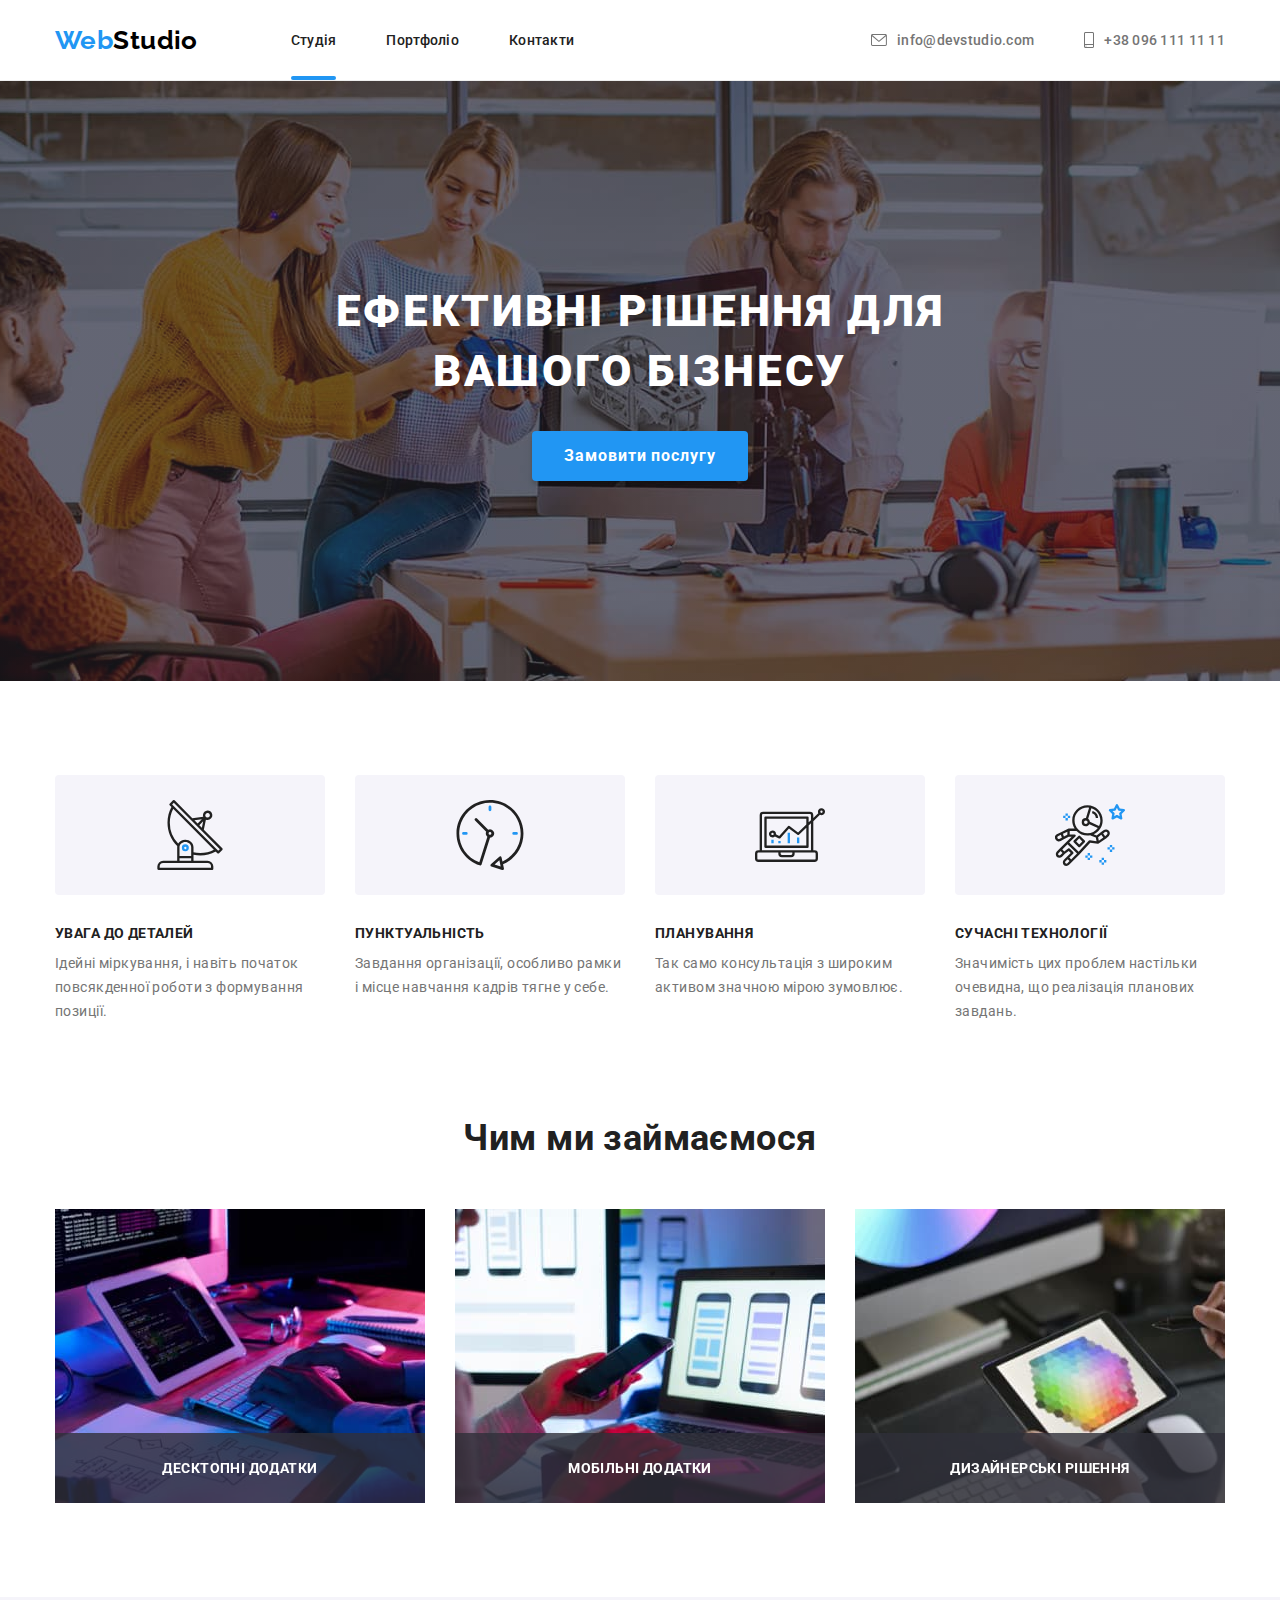
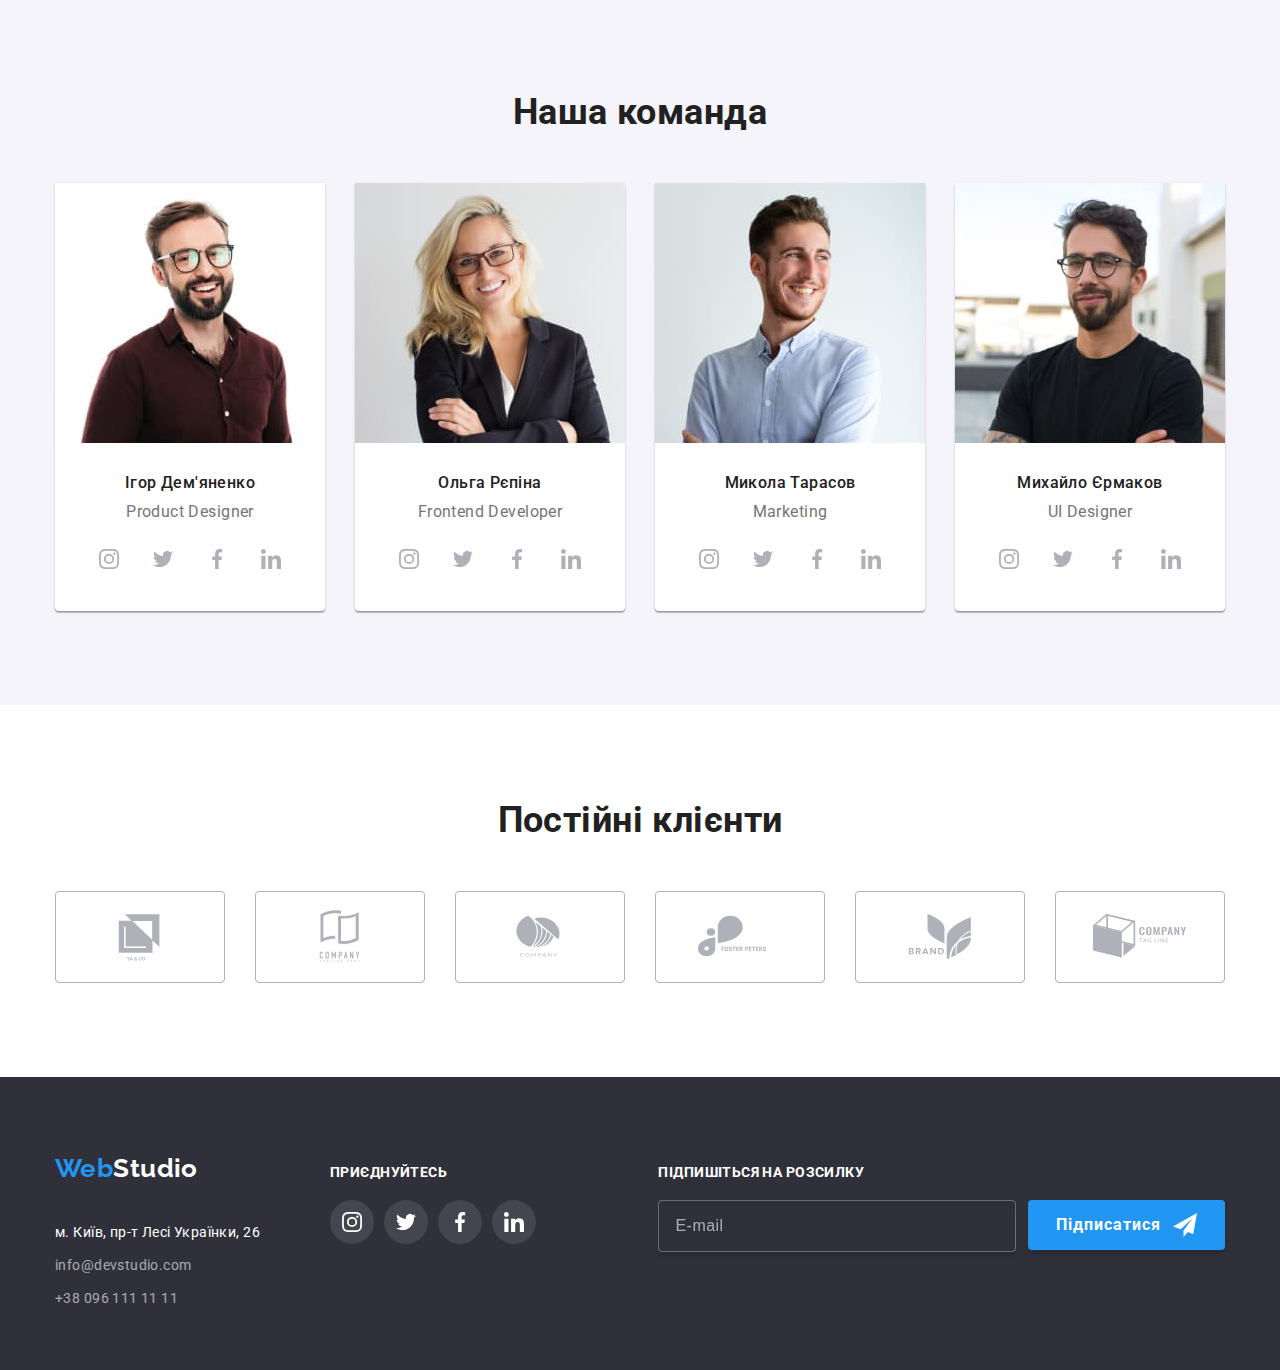
==== commit 9c649427: "Add responsive pictures for HTML pages." ====
--- a/index.html
+++ b/index.html
@@ -326,6 +326,10 @@
             <li class="products__item">
               <div class="products__wrap">
                 <img
+                  srcset="
+                    ./images/computer-desc@1x.jpg 1x,
+                    ./images/computer-desc@2x.jpg 2x
+                  "
                   src="./images/computer.jpg"
                   alt="Розробка комп'ютерних застосунків"
                   width="370"
@@ -336,6 +340,10 @@
             <li class="products__item">
               <div class="products__wrap">
                 <img
+                  srcset="
+                    ./images/phone-desc@1x.jpg 1x,
+                    ./images/phone-desc@2x.jpg 2x
+                  "
                   src="./images/phone.jpg"
                   alt="Розробка мобільних застосунків"
                   width="370"
@@ -346,6 +354,10 @@
             <li class="products__item">
               <div class="products__wrap">
                 <img
+                  srcset="
+                    ./images/tablet-desc@1x.jpg 1x,
+                    ./images/tablet-desc@2x.jpg 2x
+                  "
                   src="./images/tablet.jpg"
                   alt="Розробка застосунків для планшетів"
                   width="370"
@@ -362,10 +374,38 @@
           <h2 class="team__title">Наша команда</h2>
           <ul class="team__list">
             <li class="team__item">
-              <img
-                src="./images/first-person.jpg"
-                alt="Ігор Дем'яненко - Product Designer"
-              />
+              <picture>
+                <source
+                  srcset="
+                    ./images/ihor-demyanenko-desc@1x.jpg 1x,
+                    ./images/ihor-demyanenko-desc@2x.jpg 2x
+                  "
+                  media="(min-width: 1200px)"
+                />
+                <source
+                  srcset="
+                    ./images/ihor-demyanenko-tab@1x.jpg 1x,
+                    ./images/ihor-demyanenko-tab@2x.jpg 2x
+                  "
+                  media="(min-width: 768px)"
+                />
+                <source
+                  srcset="
+                    ./images/ihor-demyanenko-mob@1x.jpg 1x,
+                    ./images/ihor-demyanenko-mob@2x.jpg 2x
+                  "
+                  media="(min-width: 480px)"
+                />
+                <img
+                  srcset="
+                    ./images/ihor-demyanenko-desc@1x.jpg 1x,
+                    ./images/ihor-demyanenko-desc@2x.jpg 2x
+                  "
+                  src="./images/ihor-demyanenko-desc@1x.jpg"
+                  alt="Ігор Дем'яненко - Product Designer"
+                />
+              </picture>
+
               <div class="team__description">
                 <h3 class="team__caption">Ігор Дем'яненко</h3>
                 <p lang="en" class="team__position">Product Designer</p>
@@ -403,10 +443,38 @@
             </li>
 
             <li class="team__item">
-              <img
-                src="./images/second-person.jpg"
-                alt="Ольга Рєпіна - Frontend Developer"
-              />
+              <picture>
+                <source
+                  srcset="
+                    ./images/olga-repina-desc@1x.jpg 1x,
+                    ./images/olga-repina-desc@2x.jpg 2x
+                  "
+                  media="(min-width: 1200px)"
+                />
+                <source
+                  srcset="
+                    ./images/olga-repina-tab@1x.jpg 1x,
+                    ./images/olga-repina-tab@2x.jpg 2x
+                  "
+                  media="(min-width: 768px)"
+                />
+                <source
+                  srcset="
+                    ./images/olga-repina-mob@1x.jpg 1x,
+                    ./images/olga-repina-mob@2x.jpg 2x
+                  "
+                  media="(min-width: 480px)"
+                />
+                <img
+                  srcset="
+                    ./images/olga-repina-desc@1x.jpg 1x,
+                    ./images/olga-repina-desc@2x.jpg 2x
+                  "
+                  src="./images/olga-repina-desc@1x.jpg"
+                  alt="Ольга Рєпіна - Frontend Developer"
+                />
+              </picture>
+
               <div class="team__description">
                 <h3 class="team__caption">Ольга Рєпіна</h3>
                 <p lang="en" class="team__position">Frontend Developer</p>
@@ -444,10 +512,38 @@
             </li>
 
             <li class="team__item">
-              <img
-                src="./images/third-person.jpg"
-                alt="Микола Тарасов - Marketing"
-              />
+              <picture>
+                <source
+                  srcset="
+                    ./images/mykola-tarasov-desc@1x.jpg 1x,
+                    ./images/mykola-tarasov-desc@2x.jpg 2x
+                  "
+                  media="(min-width: 1200px)"
+                />
+                <source
+                  srcset="
+                    ./images/mykola-tarasov-tab@1x.jpg 1x,
+                    ./images/mykola-tarasov-tab@2x.jpg 2x
+                  "
+                  media="(min-width: 768px)"
+                />
+                <source
+                  srcset="
+                    ./images/mykola-tarasov-mob@1x.jpg 1x,
+                    ./images/mykola-tarasov-mob@2x.jpg 2x
+                  "
+                  media="(min-width: 480px)"
+                />
+                <img
+                  srcset="
+                    ./images/mykola-tarasov-desc@1x.jpg 1x,
+                    ./images/mykola-tarasov-desc@2x.jpg 2x
+                  "
+                  src="./images/mykola-tarasov-desc@1x.jpg"
+                  alt="Микола Тарасов - Marketing"
+                />
+              </picture>
+
               <div class="team__description">
                 <h3 class="team__caption">Микола Тарасов</h3>
                 <p lang="en" class="team__position">Marketing</p>
@@ -485,10 +581,37 @@
             </li>
 
             <li class="team__item">
-              <img
-                src="./images/fourth-person.jpg"
-                alt="Михайло Єрмаков - UI Designer"
-              />
+              <picture>
+                <source
+                  srcset="
+                    ./images/mykhailo-yermakov-desc@1x.jpg 1x,
+                    ./images/mykhailo-yermakov-desc@2x.jpg 2x
+                  "
+                  media="(min-width: 1200px)"
+                />
+                <source
+                  srcset="
+                    ./images/mykhailo-yermakov-tab@1x.jpg 1x,
+                    ./images/mykhailo-yermakov-tab@2x.jpg 2x
+                  "
+                  media="(min-width: 768px)"
+                />
+                <source
+                  srcset="
+                    ./images/mykhailo-yermakov-mob@1x.jpg 1x,
+                    ./images/mykhailo-yermakov-mob@2x.jpg 2x
+                  "
+                  media="(min-width: 480px)"
+                />
+                <img
+                  srcset="
+                    ./images/mykhailo-yermakov-desc@1x.jpg 1x,
+                    ./images/mykhailo-yermakov-desc@2x.jpg 2x
+                  "
+                  src="./images/mykhailo-yermakov-desc@1x.jpg"
+                  alt="Михайло Єрмаков - UI Designer"
+                />
+              </picture>
               <div class="team__description">
                 <h3 class="team__caption">Михайло Єрмаков</h3>
                 <p lang="en" class="team__position">UI Designer</p>
--- a/css/main.min.css
+++ b/css/main.min.css
@@ -1 +1 @@
-*{margin:0;padding:0;-webkit-box-sizing:border-box;box-sizing:border-box}h1,h2,h3,h4,h5,h6,p{margin:0}ul{padding:0;list-style:none}a{text-decoration:none}img{display:block;max-width:100%;height:auto}input,textarea{outline:none}address{font-style:normal}.container{width:100%;padding:0px 15px;margin:0 auto}@media screen and (min-width: 480px){.container{width:480px}}@media screen and (min-width: 768px){.container{width:768px}}@media screen and (min-width: 1200px){.container{width:1200px}}.section{padding:60px 0px;background-color:#fff}@media screen and (min-width: 1200px){.section{padding:94px 0px}}.section--no-padding{padding-top:0}.section--gray-bg{background-color:#f5f4fa}body{font-family:"Roboto",sans-serif;font-size:14px;color:#757575;background-color:#fff;letter-spacing:.03em}.logo{display:block;font-family:"Raleway",sans-serif;font-weight:700;font-size:26px;line-height:1.1923076923;padding-top:16px;padding-bottom:16px;color:#2196f3}.logo--dark{color:#000}.logo--light{color:#fff}.header{border-bottom:1px solid #eee}.header__container{display:-webkit-box;display:-ms-flexbox;display:flex;-webkit-box-align:center;-ms-flex-align:center;align-items:center}.header__list{display:-webkit-box;display:-ms-flexbox;display:flex;margin-left:auto}.header__link{display:-webkit-box;display:-ms-flexbox;display:flex;-webkit-box-align:center;-ms-flex-align:center;align-items:center;color:#757575;-webkit-transition:color 250ms cubic-bezier(0.4, 0, 0.2, 1);transition:color 250ms cubic-bezier(0.4, 0, 0.2, 1)}.header__link:hover,.header__link:focus{color:#2196f3}.header__icon{fill:currentColor;margin-right:10px}.header__icon:hover{fill:currentColor}.navigation__list{display:-webkit-box;display:-ms-flexbox;display:flex;margin-left:88px;padding-top:0;padding-bottom:0}@media screen and (max-width: 767px){.navigation__list{display:none}}@media screen and (min-width: 1200px){.navigation__list{margin-left:93px}}.navigation__list .navigation__item+.navigation__item{margin-left:48px}@media screen and (min-width: 1200px){.navigation__list .navigation__item+.navigation__item{margin-left:50px}}.navigation__list .navigation__link{display:block;padding-top:32px;padding-bottom:32px;position:relative;font-weight:500;font-size:14px;line-height:1.1428571429;letter-spacing:.02em;-webkit-transition:color 250ms cubic-bezier(0.4, 0, 0.2, 1);transition:color 250ms cubic-bezier(0.4, 0, 0.2, 1);color:#212121}.navigation__list .navigation__link:hover,.navigation__list .navigation__link:focus{color:#2196f3}.navigation__link--active{color:#2196f3;-webkit-transition:color 250ms cubic-bezier(0.4, 0, 0.2, 1);transition:color 250ms cubic-bezier(0.4, 0, 0.2, 1)}.navigation__link--active::after{content:"";position:absolute;left:0;bottom:0;display:block;width:100%;height:4px;background-color:#2196f3;border-radius:2px;opacity:1;-webkit-transition:opacity 250ms cubic-bezier(0.4, 0, 0.2, 1);transition:opacity 250ms cubic-bezier(0.4, 0, 0.2, 1)}.navigation__link--active::after:hover::after{opacity:1}.header__list{display:-webkit-box;display:-ms-flexbox;display:flex;margin-left:auto}@media screen and (max-width: 767px){.header__list{display:none}}@media screen and (min-width: 768px)and (max-width: 1199px){.header__list{display:block}}@media screen and (min-width: 768px){.header__item:not(:last-child){margin-bottom:10px}}@media screen and (min-width: 1200px){.header__item:first-child{margin-right:50px;margin-bottom:0}}.header__link{display:-webkit-box;display:-ms-flexbox;display:flex;-webkit-box-align:center;-ms-flex-align:center;align-items:center;font-weight:500;font-size:12px;line-height:1.1666666667;letter-spacing:.02em;color:#757575}@media screen and (min-width: 1200px){.header__link{font-weight:500;font-size:14px;line-height:1.1428571429;letter-spacing:.02em;-webkit-transition:color 250ms cubic-bezier(0.4, 0, 0.2, 1);transition:color 250ms cubic-bezier(0.4, 0, 0.2, 1)}}.header__link:hover,.header__link:focus{color:#2196f3}.header__icon{margin-right:8px}@media screen and (min-width: 1200px){.header__icon{margin-right:10px}}.header__icon:hover{fill:currentColor}.mobile-menu{position:fixed;top:0;left:0;width:100vw;height:100vh;padding-top:48px;padding-bottom:48px;padding-left:40px;display:-webkit-box;display:-ms-flexbox;display:flex;-webkit-box-orient:vertical;-webkit-box-direction:normal;-ms-flex-direction:column;flex-direction:column;z-index:5;-webkit-transform:translateX(100%);transform:translateX(100%);-webkit-transition:-webkit-transform 250ms cubic-bezier(0.4, 0, 0.2, 1);transition:-webkit-transform 250ms cubic-bezier(0.4, 0, 0.2, 1);transition:transform 250ms cubic-bezier(0.4, 0, 0.2, 1);transition:transform 250ms cubic-bezier(0.4, 0, 0.2, 1), -webkit-transform 250ms cubic-bezier(0.4, 0, 0.2, 1);background-color:#fff;overflow-y:scroll}.mobile-menu.is-open{-webkit-transform:translateX(0);transform:translateX(0)}.mobile-menu__btn{position:absolute;top:10px;right:15px;display:-webkit-inline-box;display:-ms-inline-flexbox;display:inline-flex;margin:0;padding:0;border:none;background-color:rgba(0,0,0,0);cursor:pointer;-webkit-transition:fill 250ms cubic-bezier(0.4, 0, 0.2, 1);transition:fill 250ms cubic-bezier(0.4, 0, 0.2, 1)}.mobile-menu__btn:hover,.mobile-menu__btn:focus{fill:#2196f3}@media screen and (min-width: 768px){.mobile-menu__btn{display:none}}.mobile-menu-nav{margin-bottom:302px}.mobile-menu-nav__item:not(:last-child){margin-bottom:32px}.mobile-menu-nav__link{font-weight:500;font-size:40px;line-height:1.18;letter-spacing:.02em;color:#212121}.mobile-menu-nav__link:hover,.mobile-menu-nav__link:focus{color:#2196f3}.mobile-menu-nav__link--current{color:#2196f3}.mobile-menu-contacts{margin-top:auto;margin-bottom:64px}.mobile-menu-contacts__item:not(:last-child){margin-bottom:32px}.mobile-menu-contacts__phone{font-weight:500;font-size:34px;line-height:1.18;letter-spacing:.02em;color:#2196f3}.mobile-menu-contacts__email{color:#757575;font-weight:500;font-size:24px;line-height:1.17;letter-spacing:.02em}.mobile-menu-social{display:-webkit-box;display:-ms-flexbox;display:flex;-ms-flex-wrap:wrap;flex-wrap:wrap}.mobile-menu-social__item:not(:last-child){margin-right:20px}.mobile-menu-social__link{position:relative;font-weight:500;font-size:18px;line-height:1.22;letter-spacing:.02em;color:#2196f3}.mobile-menu-social__link::after{position:absolute;content:"";height:22px;width:1px;margin-left:10px}.mobile-menu-social__item:not(:last-child) .mobile-menu-social__link::after{background-color:#2196f3}.overlay{max-width:1600px;height:600px;margin-left:auto;margin-right:auto;padding:200px 0px;background-color:#c4c4c4;background-image:-webkit-gradient(linear, left top, right top, from(rgba(47, 48, 58, 0.4)), to(rgba(47, 48, 58, 0.4))),url(../images/background-img.jpg);background-image:linear-gradient(to right, rgba(47, 48, 58, 0.4), rgba(47, 48, 58, 0.4)),url(../images/background-img.jpg);background-repeat:no-repeat;background-position:center;background-size:cover}.hero__title{max-width:360px;font-weight:900;font-size:26px;line-height:1.6153846154;text-align:center;letter-spacing:.06em;text-transform:uppercase;margin:0px auto 30px;color:#fff}@media screen and (min-width: 1200px){.hero__title{max-width:696px;font-size:44px;line-height:1.3636363636}}.hero__button{padding-top:10px;padding-bottom:10px;font-family:inherit;font-weight:700;font-size:16px;line-height:1.875;letter-spacing:.06em;color:#fff;background-color:#2196f3;border-radius:4px;border-color:#2196f3;border-width:0;-webkit-box-shadow:0px 4px 4px rgba(0,0,0,.15);box-shadow:0px 4px 4px rgba(0,0,0,.15);cursor:pointer;-webkit-transition:background-color 250ms cubic-bezier(0.4, 0, 0.2, 1),border-color 250ms cubic-bezier(0.4, 0, 0.2, 1),-webkit-box-shadow 250ms cubic-bezier(0.4, 0, 0.2, 1);transition:background-color 250ms cubic-bezier(0.4, 0, 0.2, 1),border-color 250ms cubic-bezier(0.4, 0, 0.2, 1),-webkit-box-shadow 250ms cubic-bezier(0.4, 0, 0.2, 1);transition:background-color 250ms cubic-bezier(0.4, 0, 0.2, 1),box-shadow 250ms cubic-bezier(0.4, 0, 0.2, 1),border-color 250ms cubic-bezier(0.4, 0, 0.2, 1);transition:background-color 250ms cubic-bezier(0.4, 0, 0.2, 1),box-shadow 250ms cubic-bezier(0.4, 0, 0.2, 1),border-color 250ms cubic-bezier(0.4, 0, 0.2, 1),-webkit-box-shadow 250ms cubic-bezier(0.4, 0, 0.2, 1);display:block;margin:0 auto;padding-right:24px;padding-left:24px}@media screen and (min-width: 1200px){.hero__button{padding-right:32px;padding-left:32px}}.hero__button:hover,.hero__button:focus{background-color:#188ce8;border-color:#188ce8;-webkit-box-shadow:0px 4px 4px rgba(0,0,0,.15);box-shadow:0px 4px 4px rgba(0,0,0,.15)}.benefits{padding:60px 0}@media screen and (min-width: 768px){.benefits{padding:60px 0}}@media screen and (min-width: 1200px){.benefits{padding:94px 0}}.benefits__title{font-size:36px;line-height:1.1666666667;text-align:center;color:#212121}.benefits__title--hidden{position:absolute;width:1px;height:1px;margin:-1px;border:0;padding:0;white-space:nowrap;overflow:hidden}.benefits__list{display:-webkit-box;display:-ms-flexbox;display:flex;-ms-flex-wrap:wrap;flex-wrap:wrap;gap:30px}.benefits__item{-ms-flex-preferred-size:100%;flex-basis:100%}@media screen and (min-width: 768px){.benefits__item{-ms-flex-preferred-size:calc((100% - 30px)/2);flex-basis:calc((100% - 30px)/2)}}@media screen and (min-width: 1200px){.benefits__item{-ms-flex-preferred-size:calc((100% - 90px)/4);flex-basis:calc((100% - 90px)/4)}}.benefits__image{display:-webkit-box;display:-ms-flexbox;display:flex;-webkit-box-align:center;-ms-flex-align:center;align-items:center;-webkit-box-pack:center;-ms-flex-pack:center;justify-content:center;margin-bottom:30px;height:120px;background-repeat:no-repeat;background-position:center;background-color:#f5f4fa;border-radius:4px}.benefits__subtitle{margin-bottom:10px;font-weight:700;font-size:14px;line-height:1.1428571429;text-transform:uppercase;color:#212121}.benefits__text{line-height:1.7142857143}@media screen and (max-width: 1190px){.products{display:none}}.products__title{margin-bottom:50px;font-size:36px;line-height:1.1666666667;text-align:center;color:#212121}.products__list{display:-webkit-box;display:-ms-flexbox;display:flex}.products__item{-ms-flex-preferred-size:calc((100% - 60px)/3);flex-basis:calc((100% - 60px)/3)}.products__wrap{position:relative}.products__name{position:absolute;bottom:0;padding-top:27px;padding-bottom:27px;width:100%;font-weight:700;font-size:14px;line-height:1.1428571429;text-transform:uppercase;text-align:center;color:#fff;background-color:rgba(47,48,58,.8)}.products__list .products__item+.products__item{margin-left:30px}.team__title{font-size:28px;line-height:33px;text-align:center;margin-bottom:30px;color:#212121}@media screen and (min-width: 1200px){.team__title{margin-bottom:50px;font-size:36px;line-height:1.1666666667;text-align:center;color:#212121}}.team__list{display:-webkit-box;display:-ms-flexbox;display:flex;-ms-flex-wrap:wrap;flex-wrap:wrap;gap:30px}.team__item{background:#fff;-webkit-box-shadow:0px 1px 3px rgba(0,0,0,.12),0px 1px 1px rgba(0,0,0,.14),0px 2px 1px rgba(0,0,0,.2);box-shadow:0px 1px 3px rgba(0,0,0,.12),0px 1px 1px rgba(0,0,0,.14),0px 2px 1px rgba(0,0,0,.2);border-radius:0px 0px 4px 4px}@media screen and (max-width: 767px){.team__item .team__item:not(:last-child){margin-bottom:30px}}@media screen and (min-width: 768px){.team__item{-ms-flex-preferred-size:calc((100% - 30px)/2);flex-basis:calc((100% - 30px)/2)}}@media screen and (min-width: 1200px){.team__item{-ms-flex-preferred-size:calc((100% - 90px)/4);flex-basis:calc((100% - 90px)/4)}}.team__caption,.team__position{font-size:16px;line-height:1.1875;text-align:center}.team__caption{margin-top:30px;margin-bottom:10px;font-size:16px;line-height:1.1875;text-align:center;font-weight:500;color:#212121}.team__position{margin-bottom:16px;color:#757575}.team__social{margin-bottom:24px}@media screen and (min-width: 1200px){.team__social{margin-bottom:30px;margin-left:32px;margin-right:32px}}.social{display:-webkit-box;display:-ms-flexbox;display:flex;-webkit-box-align:center;-ms-flex-align:center;align-items:center;-webkit-box-pack:center;-ms-flex-pack:center;justify-content:center;-webkit-column-gap:10px;-moz-column-gap:10px;column-gap:10px}.social__item{width:44px;height:44px}.social__link{width:100%;height:100%;display:-webkit-box;display:-ms-flexbox;display:flex;-webkit-box-align:center;-ms-flex-align:center;align-items:center;-webkit-box-pack:center;-ms-flex-pack:center;justify-content:center;color:#afb1b8;border-radius:50%;fill:#afb1b8;-webkit-transition:background-color 250ms cubic-bezier(0.4, 0, 0.2, 1),fill 250ms cubic-bezier(0.4, 0, 0.2, 1);transition:background-color 250ms cubic-bezier(0.4, 0, 0.2, 1),fill 250ms cubic-bezier(0.4, 0, 0.2, 1)}.social__link:hover,.social__link:focus{background-color:#2196f3;fill:#fff}.social__link--bg-white{fill:#fff;background-color:rgba(255,255,255,.1);-webkit-transition:background-color 250ms cubic-bezier(0.4, 0, 0.2, 1);transition:background-color 250ms cubic-bezier(0.4, 0, 0.2, 1)}.clients__title{font-size:28px;line-height:33px;text-align:center;margin-bottom:30px;color:#212121}@media screen and (min-width: 1200px){.clients__title{margin-bottom:50px;font-size:36px;line-height:1.1666666667;text-align:center;color:#212121}}.clients__list{display:-webkit-box;display:-ms-flexbox;display:flex;-ms-flex-wrap:wrap;flex-wrap:wrap;gap:30px}.clients__item{-ms-flex-preferred-size:calc((100% - 30px)/2);flex-basis:calc((100% - 30px)/2)}@media screen and (min-width: 768px){.clients__item{-ms-flex-preferred-size:calc((100% - 60px)/3);flex-basis:calc((100% - 60px)/3)}}@media screen and (min-width: 1200px){.clients__item{-ms-flex-preferred-size:calc((100% - 150px)/6);flex-basis:calc((100% - 150px)/6)}}.clients__link{display:-webkit-box;display:-ms-flexbox;display:flex;-webkit-box-align:center;-ms-flex-align:center;align-items:center;-webkit-box-pack:center;-ms-flex-pack:center;justify-content:center;height:92px;color:#afb1b8;border:1px solid #afb1b8;border-radius:4px;-webkit-transition:color 250ms cubic-bezier(0.4, 0, 0.2, 1),border 250ms cubic-bezier(0.4, 0, 0.2, 1);transition:color 250ms cubic-bezier(0.4, 0, 0.2, 1),border 250ms cubic-bezier(0.4, 0, 0.2, 1)}.clients__link:hover,.clients__link:focus{border-color:#2196f3;color:#2196f3}.clients__icon{fill:currentColor}.clients__icon:hover,.clients__icon:focus{fill:currentColor}.footer{padding-top:60px;padding-bottom:60px;background-color:#2f303a}.footer__container{display:-webkit-box;display:-ms-flexbox;display:flex;-webkit-box-orient:vertical;-webkit-box-direction:normal;-ms-flex-direction:column;flex-direction:column}@media screen and (min-width: 1200px){.footer__container{-webkit-box-orient:horizontal;-webkit-box-direction:normal;-ms-flex-direction:row;flex-direction:row;-webkit-box-align:baseline;-ms-flex-align:baseline;align-items:baseline}}.footer__boxes{margin-bottom:60px}@media screen and (min-width: 768px)and (max-width: 1199px){.footer__boxes{display:-webkit-box;display:-ms-flexbox;display:flex;-ms-flex-pack:distribute;justify-content:space-around;-webkit-box-align:baseline;-ms-flex-align:baseline;align-items:baseline}}@media screen and (min-width: 1200px){.footer__boxes{display:-webkit-box;display:-ms-flexbox;display:flex;-webkit-box-align:baseline;-ms-flex-align:baseline;align-items:baseline;margin-bottom:0}}.footer__address{margin-right:70px}@media screen and (max-width: 767px){.footer__address{margin-bottom:60px;margin-right:0}}@media screen and (max-width: 1199px){.footer__address{text-align:center}}.footer__logo{display:inline-block;margin-bottom:20px}.footer__item:not(:last-child){margin-bottom:9px}.footer__link{font-style:normal;line-height:1.7142857143;color:rgba(255,255,255,.6);-webkit-transition:color 250ms cubic-bezier(0.4, 0, 0.2, 1);transition:color 250ms cubic-bezier(0.4, 0, 0.2, 1)}.footer__link:hover,.footer__link:focus{color:#2196f3}.footer__link--light{color:#fff}.footer__title{text-align:center;margin-bottom:20px;font-weight:700;font-size:14px;line-height:1.1428571429;text-transform:uppercase;color:#fff}@media screen and (min-width: 1200px){.footer__title{text-align:left}}@media screen and (min-width: 1200px){.footer__form{margin-left:auto}}.subscription-form{-webkit-box-pack:center;-ms-flex-pack:center;justify-content:center}.subscription-form__label{display:block;text-align:center;margin-bottom:20px;font-weight:700;font-size:14px;line-height:1.1428571429;text-transform:uppercase;color:#fff}@media screen and (min-width: 1200px){.subscription-form__label{text-align:left}}.subscription-form__field{display:block}@media screen and (min-width: 1200px){.subscription-form__field{display:-webkit-box;display:-ms-flexbox;display:flex}}.subscription-form__field .subscription-form__input{display:-webkit-box;display:-ms-flexbox;display:flex;margin-left:auto;margin-right:auto;max-width:450px;width:100%;margin-bottom:20px;padding:15px 16px;border:1px solid rgba(255,255,255,.3);-webkit-filter:drop-shadow(0px 4px 4px rgba(0, 0, 0, 0.15));filter:drop-shadow(0px 4px 4px rgba(0, 0, 0, 0.15));border-radius:4px;background:none;font-size:16px;line-height:1.25;letter-spacing:.03em;color:#fff;-webkit-box-shadow:0px 4px 4px rgba(0,0,0,.15);box-shadow:0px 4px 4px rgba(0,0,0,.15);outline:none}@media screen and (min-width: 1200px){.subscription-form__field .subscription-form__input{width:358px;margin-right:12px}}.subscription-form__field .subscription-form__input:focus,.subscription-form__field .subscription-form__input:hover{border:1px solid #2196f3}.subscription-form__field .subscription-form__input::-webkit-input-placeholder{font-size:16px;line-height:1.25;color:rgba(255,255,255,.6)}.subscription-form__field .subscription-form__input::-moz-placeholder{font-size:16px;line-height:1.25;color:rgba(255,255,255,.6)}.subscription-form__field .subscription-form__input:-ms-input-placeholder{font-size:16px;line-height:1.25;color:rgba(255,255,255,.6)}.subscription-form__field .subscription-form__input::-ms-input-placeholder{font-size:16px;line-height:1.25;color:rgba(255,255,255,.6)}.subscription-form__field .subscription-form__input::placeholder{font-size:16px;line-height:1.25;color:rgba(255,255,255,.6)}.subscription-form__btn{display:block;display:-webkit-box;display:-ms-flexbox;display:flex;-webkit-box-align:center;-ms-flex-align:center;align-items:center;padding-top:10px;padding-bottom:10px;font-family:inherit;font-weight:700;font-size:16px;line-height:1.875;letter-spacing:.06em;color:#fff;background-color:#2196f3;border-radius:4px;border-color:#2196f3;border-width:0;-webkit-box-shadow:0px 4px 4px rgba(0,0,0,.15);box-shadow:0px 4px 4px rgba(0,0,0,.15);cursor:pointer;-webkit-transition:background-color 250ms cubic-bezier(0.4, 0, 0.2, 1),border-color 250ms cubic-bezier(0.4, 0, 0.2, 1),-webkit-box-shadow 250ms cubic-bezier(0.4, 0, 0.2, 1);transition:background-color 250ms cubic-bezier(0.4, 0, 0.2, 1),border-color 250ms cubic-bezier(0.4, 0, 0.2, 1),-webkit-box-shadow 250ms cubic-bezier(0.4, 0, 0.2, 1);transition:background-color 250ms cubic-bezier(0.4, 0, 0.2, 1),box-shadow 250ms cubic-bezier(0.4, 0, 0.2, 1),border-color 250ms cubic-bezier(0.4, 0, 0.2, 1);transition:background-color 250ms cubic-bezier(0.4, 0, 0.2, 1),box-shadow 250ms cubic-bezier(0.4, 0, 0.2, 1),border-color 250ms cubic-bezier(0.4, 0, 0.2, 1),-webkit-box-shadow 250ms cubic-bezier(0.4, 0, 0.2, 1);padding-left:28px;padding-right:28px;height:50px}@media screen and (max-width: 1199px){.subscription-form__btn{margin-left:auto;margin-right:auto}}.subscription-form__btn:hover,.subscription-form__btn:focus{background-color:#188ce8;border-color:#188ce8;-webkit-box-shadow:0px 4px 4px rgba(0,0,0,.15);box-shadow:0px 4px 4px rgba(0,0,0,.15)}.subscription-form__icon{fill:currentColor;margin-left:12px}.button-set{display:-webkit-box;display:-ms-flexbox;display:flex;margin-bottom:50px}@media screen and (min-width: 768px){.button-set{-webkit-box-pack:center;-ms-flex-pack:center;justify-content:center;margin:0px auto 50px}}.button-set__button{font-family:inherit;display:-webkit-box;display:-ms-flexbox;display:flex;padding:6px 22px;font-weight:500;font-size:16px;line-height:1.625;letter-spacing:.03em;color:#212121;background-color:#f5f4fa;border-radius:4px;border-color:#f5f4fa;border-width:0;cursor:pointer;-webkit-transition:background-color 250ms cubic-bezier(0.4, 0, 0.2, 1),color 250ms cubic-bezier(0.4, 0, 0.2, 1),border-color 250ms cubic-bezier(0.4, 0, 0.2, 1),-webkit-box-shadow 250ms cubic-bezier(0.4, 0, 0.2, 1);transition:background-color 250ms cubic-bezier(0.4, 0, 0.2, 1),color 250ms cubic-bezier(0.4, 0, 0.2, 1),border-color 250ms cubic-bezier(0.4, 0, 0.2, 1),-webkit-box-shadow 250ms cubic-bezier(0.4, 0, 0.2, 1);transition:background-color 250ms cubic-bezier(0.4, 0, 0.2, 1),color 250ms cubic-bezier(0.4, 0, 0.2, 1),box-shadow 250ms cubic-bezier(0.4, 0, 0.2, 1),border-color 250ms cubic-bezier(0.4, 0, 0.2, 1);transition:background-color 250ms cubic-bezier(0.4, 0, 0.2, 1),color 250ms cubic-bezier(0.4, 0, 0.2, 1),box-shadow 250ms cubic-bezier(0.4, 0, 0.2, 1),border-color 250ms cubic-bezier(0.4, 0, 0.2, 1),-webkit-box-shadow 250ms cubic-bezier(0.4, 0, 0.2, 1)}.button-set__button:hover,.button-set__button:focus{color:#fff;background-color:#2196f3;border-color:#2196f3;-webkit-box-shadow:0px 3px 1px rgba(0,0,0,.1),0px 1px 2px rgba(0,0,0,.08),0px 2px 2px rgba(0,0,0,.12);box-shadow:0px 3px 1px rgba(0,0,0,.1),0px 1px 2px rgba(0,0,0,.08),0px 2px 2px rgba(0,0,0,.12)}.portfolio__title{margin-bottom:50px;font-size:36px;line-height:1.1666666667;text-align:center;color:#212121}.portfolio__title--hidden{position:absolute;width:1px;height:1px;margin:-1px;border:0;padding:0;white-space:nowrap;overflow:hidden}.portfolio__button-set{display:-webkit-box;display:-ms-flexbox;display:flex;-webkit-box-align:baseline;-ms-flex-align:baseline;align-items:baseline;-ms-flex-wrap:wrap;flex-wrap:wrap;max-width:326px;gap:8px}@media screen and (min-width: 768px){.portfolio__button-set{max-width:575px}}.portfolio__list{display:-webkit-box;display:-ms-flexbox;display:flex;-ms-flex-wrap:wrap;flex-wrap:wrap;gap:30px}.portfolio__item{border-bottom:1px;border-color:.portfolio__item PrimaryBorderColor;-webkit-transition:-webkit-box-shadow 250ms cubic-bezier(0.4, 0, 0.2, 1);transition:-webkit-box-shadow 250ms cubic-bezier(0.4, 0, 0.2, 1);transition:box-shadow 250ms cubic-bezier(0.4, 0, 0.2, 1);transition:box-shadow 250ms cubic-bezier(0.4, 0, 0.2, 1), -webkit-box-shadow 250ms cubic-bezier(0.4, 0, 0.2, 1)}@media screen and (min-width: 768px){.portfolio__item{-ms-flex-preferred-size:calc((100% - 30px)/2);flex-basis:calc((100% - 30px)/2)}}@media screen and (min-width: 1200px){.portfolio__item{-ms-flex-preferred-size:calc((100% - 60px)/3);flex-basis:calc((100% - 60px)/3)}}.portfolio__item:hover,.portfolio__item:focus{-webkit-box-shadow:0px 1px 1px rgba(0,0,0,.12),0px 4px 4px rgba(0,0,0,.06),1px 4px 6px rgba(0,0,0,.16);box-shadow:0px 1px 1px rgba(0,0,0,.12),0px 4px 4px rgba(0,0,0,.06),1px 4px 6px rgba(0,0,0,.16)}.portfolio__link{display:block}.portfolio__thumb{position:relative;overflow:hidden}.portfolio__paragraph{position:absolute;width:100%;height:100%;left:0;top:0;padding:63px 24px;font-size:18px;line-height:1.5555555556;color:#fff;background:rgba(33,150,243,.9);-webkit-transform:translateY(100%);transform:translateY(100%);-webkit-transition:-webkit-transform 250ms cubic-bezier(0.4, 0, 0.2, 1);transition:-webkit-transform 250ms cubic-bezier(0.4, 0, 0.2, 1);transition:transform 250ms cubic-bezier(0.4, 0, 0.2, 1);transition:transform 250ms cubic-bezier(0.4, 0, 0.2, 1), -webkit-transform 250ms cubic-bezier(0.4, 0, 0.2, 1)}.portfolio__link:hover .portfolio__paragraph{opacity:1;-webkit-transform:translateY(0);transform:translateY(0)}.portfolio__img{display:block}.portfolio__text{padding:20px 24px;border-right:1px solid #eee;border-bottom:1px solid #eee;border-left:1px solid #eee}.portfolio__name{margin-bottom:4px;font-size:18px;line-height:2;letter-spacing:.06em;color:#212121}.portfolio__description{font-size:16px;line-height:1.875;color:#757575}.backdrop{position:fixed;top:0;left:0;width:100%;min-height:100%;background-color:rgba(0,0,0,.2);opacity:1;-webkit-transition:opacity 250ms cubic-bezier(0.4, 0, 0.2, 1);transition:opacity 250ms cubic-bezier(0.4, 0, 0.2, 1)}.backdrop.is-hidden .modal{-webkit-transform:translate(-50%, -50%) scale(0.9);transform:translate(-50%, -50%) scale(0.9)}.is-hidden{opacity:0;pointer-events:none}.modal{position:absolute;top:50%;left:50%;max-width:450px;width:100%;padding:40px;background-color:#fff;border-radius:4px;-webkit-box-shadow:0px 1px 3px rgba(0,0,0,.12),0px 1px 1px rgba(0,0,0,.14),0px 2px 1px rgba(0,0,0,.2);box-shadow:0px 1px 3px rgba(0,0,0,.12),0px 1px 1px rgba(0,0,0,.14),0px 2px 1px rgba(0,0,0,.2);-webkit-transform:translate(-50%, -50%) scale(1);transform:translate(-50%, -50%) scale(1);-webkit-transition:-webkit-transform 250ms cubic-bezier(0.4, 0, 0.2, 1);transition:-webkit-transform 250ms cubic-bezier(0.4, 0, 0.2, 1);transition:transform 250ms cubic-bezier(0.4, 0, 0.2, 1);transition:transform 250ms cubic-bezier(0.4, 0, 0.2, 1), -webkit-transform 250ms cubic-bezier(0.4, 0, 0.2, 1)}@media screen and (min-width: 1200px){.modal{max-width:528px}}.form__btn-close{position:absolute;top:8px;right:8px;width:30px;height:30px;display:-webkit-box;display:-ms-flexbox;display:flex;-webkit-box-align:center;-ms-flex-align:center;align-items:center;-webkit-box-pack:center;-ms-flex-pack:center;justify-content:center;fill:#000;background-color:#fff;border-radius:50%;border:1px solid rgba(0,0,0,.1);cursor:pointer;-webkit-transition:fill 250ms cubic-bezier(0.4, 0, 0.2, 1);transition:fill 250ms cubic-bezier(0.4, 0, 0.2, 1)}.form__btn-close:hover,.form__btn-close:focus{fill:#2196f3}.form__title{margin-bottom:12px;font-weight:700;font-size:20px;line-height:1.5;text-align:center;color:#212121}@media screen and (min-width: 1200px){.form__title{line-height:1.15}}.form-container{margin-bottom:20px}.form__field{display:-webkit-box;display:-ms-flexbox;display:flex;-webkit-box-orient:vertical;-webkit-box-direction:normal;-ms-flex-direction:column;flex-direction:column;position:relative}.form__field:not(:last-child){margin-bottom:10px}.form__field:focus-within{fill:#2196f3}.form__field label{margin-bottom:4px;font-size:12px;line-height:1.1666666667;letter-spacing:.01em;color:#757575}.form__field .form__input{padding:11px 42px;border:1px solid rgba(33,33,33,.2);border-radius:4px}.form__field .form__input:focus-within,.form__field .form__input:hover{border:1px solid #2196f3;outline:none}.form__field .form__icon{position:absolute;display:inline-block;top:50%;left:12px}.form__text{padding:12px 16px;resize:none;height:120px;border:1px solid rgba(33,33,33,.2);border-radius:4px}.form__text:focus-within,.form__text:hover{border:1px solid #2196f3;outline:none}.form__text::-webkit-input-placeholder{font-size:12px;line-height:1.1666666667;letter-spacing:.01em;color:rgba(117,117,117,.5)}.form__text::-moz-placeholder{font-size:12px;line-height:1.1666666667;letter-spacing:.01em;color:rgba(117,117,117,.5)}.form__text:-ms-input-placeholder{font-size:12px;line-height:1.1666666667;letter-spacing:.01em;color:rgba(117,117,117,.5)}.form__text::-ms-input-placeholder{font-size:12px;line-height:1.1666666667;letter-spacing:.01em;color:rgba(117,117,117,.5)}.form__text::placeholder{font-size:12px;line-height:1.1666666667;letter-spacing:.01em;color:rgba(117,117,117,.5)}.form__checkbox{display:-webkit-box;display:-ms-flexbox;display:flex;-webkit-box-pack:center;-ms-flex-pack:center;justify-content:center;margin-bottom:30px}.form__checkbox-input{-webkit-appearance:none;-moz-appearance:none;appearance:none;outline:none}.form__icon-checkbox{display:inline-block;margin-right:9px;width:16px;height:15px;border:2px solid #212121;border-radius:2px;cursor:pointer;-webkit-transition:border-color 250ms cubic-bezier(0.4, 0, 0.2, 1),background-image 250ms cubic-bezier(0.4, 0, 0.2, 1),background-color 250ms cubic-bezier(0.4, 0, 0.2, 1);transition:border-color 250ms cubic-bezier(0.4, 0, 0.2, 1),background-image 250ms cubic-bezier(0.4, 0, 0.2, 1),background-color 250ms cubic-bezier(0.4, 0, 0.2, 1)}.form__checkbox-input:checked+.form__icon-checkbox{background-color:#2196f3;background-image:url(../images/icon-checked.svg);background-size:contain;background-repeat:no-repeat;background-origin:border-box;background-position:center;border-color:#2196f3}.form__policy{display:-webkit-box;display:-ms-flexbox;display:flex;-webkit-box-align:center;-ms-flex-align:center;align-items:center}.form__checkbox-policy{font-size:12px;line-height:1.1666666667;color:#757575}@media screen and (min-width: 1200px){.form__checkbox-policy{line-height:1.7142857143}}.form__policy-link{color:#2196f3;text-decoration:underline}.form__form-btn{padding-top:10px;padding-bottom:10px;font-family:inherit;font-weight:700;font-size:16px;line-height:1.875;letter-spacing:.06em;color:#fff;background-color:#2196f3;border-radius:4px;border-color:#2196f3;border-width:0;-webkit-box-shadow:0px 4px 4px rgba(0,0,0,.15);box-shadow:0px 4px 4px rgba(0,0,0,.15);cursor:pointer;-webkit-transition:background-color 250ms cubic-bezier(0.4, 0, 0.2, 1),border-color 250ms cubic-bezier(0.4, 0, 0.2, 1),-webkit-box-shadow 250ms cubic-bezier(0.4, 0, 0.2, 1);transition:background-color 250ms cubic-bezier(0.4, 0, 0.2, 1),border-color 250ms cubic-bezier(0.4, 0, 0.2, 1),-webkit-box-shadow 250ms cubic-bezier(0.4, 0, 0.2, 1);transition:background-color 250ms cubic-bezier(0.4, 0, 0.2, 1),box-shadow 250ms cubic-bezier(0.4, 0, 0.2, 1),border-color 250ms cubic-bezier(0.4, 0, 0.2, 1);transition:background-color 250ms cubic-bezier(0.4, 0, 0.2, 1),box-shadow 250ms cubic-bezier(0.4, 0, 0.2, 1),border-color 250ms cubic-bezier(0.4, 0, 0.2, 1),-webkit-box-shadow 250ms cubic-bezier(0.4, 0, 0.2, 1);display:block;padding-left:52px;padding-right:52px;margin:0 auto;height:50px}.form__form-btn:hover,.form__form-btn:focus{background-color:#188ce8;border-color:#188ce8;-webkit-box-shadow:0px 4px 4px rgba(0,0,0,.15);box-shadow:0px 4px 4px rgba(0,0,0,.15)}/*# sourceMappingURL=main.min.css.map */+*{margin:0;padding:0;-webkit-box-sizing:border-box;box-sizing:border-box}h1,h2,h3,h4,h5,h6,p{margin:0}ul{padding:0;list-style:none}a{text-decoration:none}img{display:block;max-width:100%;height:auto}input,textarea{outline:none}address{font-style:normal}.container{width:100%;padding:0px 15px;margin:0 auto}@media screen and (min-width: 480px){.container{width:480px}}@media screen and (min-width: 768px){.container{width:768px}}@media screen and (min-width: 1200px){.container{width:1200px}}.section{padding:60px 0px;background-color:#fff}@media screen and (min-width: 1200px){.section{padding:94px 0px}}.section--no-padding{padding-top:0}.section--gray-bg{background-color:#f5f4fa}body{font-family:"Roboto",sans-serif;font-size:14px;color:#757575;background-color:#fff;letter-spacing:.03em}.logo{display:block;font-family:"Raleway",sans-serif;font-weight:700;font-size:26px;line-height:1.1923076923;padding-top:16px;padding-bottom:16px;color:#2196f3}.logo--dark{color:#000}.logo--light{color:#fff}.header{border-bottom:1px solid #eee}.header__container{display:-webkit-box;display:-ms-flexbox;display:flex;-webkit-box-align:center;-ms-flex-align:center;align-items:center}.header__list{display:-webkit-box;display:-ms-flexbox;display:flex;margin-left:auto}.header__link{display:-webkit-box;display:-ms-flexbox;display:flex;-webkit-box-align:center;-ms-flex-align:center;align-items:center;color:#757575;-webkit-transition:color 250ms cubic-bezier(0.4, 0, 0.2, 1);transition:color 250ms cubic-bezier(0.4, 0, 0.2, 1)}.header__link:hover,.header__link:focus{color:#2196f3}.header__icon{fill:currentColor;margin-right:10px}.header__icon:hover{fill:currentColor}.navigation__list{display:-webkit-box;display:-ms-flexbox;display:flex;margin-left:88px;padding-top:0;padding-bottom:0}@media screen and (max-width: 767px){.navigation__list{display:none}}@media screen and (min-width: 1200px){.navigation__list{margin-left:93px}}.navigation__list .navigation__item+.navigation__item{margin-left:48px}@media screen and (min-width: 1200px){.navigation__list .navigation__item+.navigation__item{margin-left:50px}}.navigation__list .navigation__link{display:block;padding-top:32px;padding-bottom:32px;position:relative;font-weight:500;font-size:14px;line-height:1.1428571429;letter-spacing:.02em;-webkit-transition:color 250ms cubic-bezier(0.4, 0, 0.2, 1);transition:color 250ms cubic-bezier(0.4, 0, 0.2, 1);color:#212121}.navigation__list .navigation__link:hover,.navigation__list .navigation__link:focus{color:#2196f3}.navigation__link--active{color:#2196f3;-webkit-transition:color 250ms cubic-bezier(0.4, 0, 0.2, 1);transition:color 250ms cubic-bezier(0.4, 0, 0.2, 1)}.navigation__link--active::after{content:"";position:absolute;left:0;bottom:0;display:block;width:100%;height:4px;background-color:#2196f3;border-radius:2px;opacity:1;-webkit-transition:opacity 250ms cubic-bezier(0.4, 0, 0.2, 1);transition:opacity 250ms cubic-bezier(0.4, 0, 0.2, 1)}.navigation__link--active::after:hover::after{opacity:1}.header__list{display:-webkit-box;display:-ms-flexbox;display:flex;margin-left:auto}@media screen and (max-width: 767px){.header__list{display:none}}@media screen and (min-width: 768px)and (max-width: 1199px){.header__list{display:block}}@media screen and (min-width: 768px){.header__item:not(:last-child){margin-bottom:10px}}@media screen and (min-width: 1200px){.header__item:first-child{margin-right:50px;margin-bottom:0}}.header__link{display:-webkit-box;display:-ms-flexbox;display:flex;-webkit-box-align:center;-ms-flex-align:center;align-items:center;font-weight:500;font-size:12px;line-height:1.1666666667;letter-spacing:.02em;color:#757575}@media screen and (min-width: 1200px){.header__link{font-weight:500;font-size:14px;line-height:1.1428571429;letter-spacing:.02em;-webkit-transition:color 250ms cubic-bezier(0.4, 0, 0.2, 1);transition:color 250ms cubic-bezier(0.4, 0, 0.2, 1)}}.header__link:hover,.header__link:focus{color:#2196f3}.header__icon{margin-right:8px}@media screen and (min-width: 1200px){.header__icon{margin-right:10px}}.header__icon:hover{fill:currentColor}.mobile-menu{position:fixed;top:0;left:0;width:100vw;height:100vh;padding-top:48px;padding-bottom:48px;padding-left:40px;display:-webkit-box;display:-ms-flexbox;display:flex;-webkit-box-orient:vertical;-webkit-box-direction:normal;-ms-flex-direction:column;flex-direction:column;z-index:5;-webkit-transform:translateX(100%);transform:translateX(100%);-webkit-transition:-webkit-transform 250ms cubic-bezier(0.4, 0, 0.2, 1);transition:-webkit-transform 250ms cubic-bezier(0.4, 0, 0.2, 1);transition:transform 250ms cubic-bezier(0.4, 0, 0.2, 1);transition:transform 250ms cubic-bezier(0.4, 0, 0.2, 1), -webkit-transform 250ms cubic-bezier(0.4, 0, 0.2, 1);background-color:#fff;overflow-y:scroll}.mobile-menu.is-open{-webkit-transform:translateX(0);transform:translateX(0)}.mobile-menu__btn{position:absolute;top:10px;right:15px;display:-webkit-inline-box;display:-ms-inline-flexbox;display:inline-flex;margin:0;padding:0;border:none;background-color:rgba(0,0,0,0);cursor:pointer;-webkit-transition:fill 250ms cubic-bezier(0.4, 0, 0.2, 1);transition:fill 250ms cubic-bezier(0.4, 0, 0.2, 1)}.mobile-menu__btn:hover,.mobile-menu__btn:focus{fill:#2196f3}@media screen and (min-width: 768px){.mobile-menu__btn{display:none}}.mobile-menu-nav{margin-bottom:302px}.mobile-menu-nav__item:not(:last-child){margin-bottom:32px}.mobile-menu-nav__link{font-weight:500;font-size:40px;line-height:1.18;letter-spacing:.02em;color:#212121}.mobile-menu-nav__link:hover,.mobile-menu-nav__link:focus{color:#2196f3}.mobile-menu-nav__link--current{color:#2196f3}.mobile-menu-contacts{margin-top:auto;margin-bottom:64px}.mobile-menu-contacts__item:not(:last-child){margin-bottom:32px}.mobile-menu-contacts__phone{font-weight:500;font-size:34px;line-height:1.18;letter-spacing:.02em;color:#2196f3}.mobile-menu-contacts__email{color:#757575;font-weight:500;font-size:24px;line-height:1.17;letter-spacing:.02em}.mobile-menu-social{display:-webkit-box;display:-ms-flexbox;display:flex;-ms-flex-wrap:wrap;flex-wrap:wrap}.mobile-menu-social__item:not(:last-child){margin-right:20px}.mobile-menu-social__link{position:relative;font-weight:500;font-size:18px;line-height:1.22;letter-spacing:.02em;color:#2196f3}.mobile-menu-social__link::after{position:absolute;content:"";height:22px;width:1px;margin-left:10px}.mobile-menu-social__item:not(:last-child) .mobile-menu-social__link::after{background-color:#2196f3}.overlay{max-width:1600px;height:600px;margin-left:auto;margin-right:auto;padding:200px 0px;background-color:#c4c4c4;background-image:-webkit-gradient(linear, left top, right top, from(rgba(47, 48, 58, 0.4)), to(rgba(47, 48, 58, 0.4))),url(../images/hero-mob@1x.jpg);background-image:linear-gradient(to right, rgba(47, 48, 58, 0.4), rgba(47, 48, 58, 0.4)),url(../images/hero-mob@1x.jpg);background-repeat:no-repeat;background-position:center;background-size:cover}@media(min-device-pixel-ratio: 2),(-webkit-min-device-pixel-ratio: 2),(min-resolution: 192dpi),(min-resolution: 2dppx){.overlay{background-image:-webkit-gradient(linear, left top, right top, from(rgba(47, 48, 58, 0.4)), to(rgba(47, 48, 58, 0.4))),url(../images/hero-mob@2x.jpg);background-image:linear-gradient(to right, rgba(47, 48, 58, 0.4), rgba(47, 48, 58, 0.4)),url(../images/hero-mob@2x.jpg)}}@media screen and (min-width: 768px){.overlay{background-image:-webkit-gradient(linear, left top, right top, from(rgba(47, 48, 58, 0.4)), to(rgba(47, 48, 58, 0.4))),url(../images/hero-tab@1x.jpg);background-image:linear-gradient(to right, rgba(47, 48, 58, 0.4), rgba(47, 48, 58, 0.4)),url(../images/hero-tab@1x.jpg)}}@media screen and (min-width: 768px)and (min-device-pixel-ratio: 2),screen and (min-width: 768px)and (-webkit-min-device-pixel-ratio: 2),screen and (min-width: 768px)and (min-resolution: 192dpi),screen and (min-width: 768px)and (min-resolution: 2dppx){.overlay{background-image:-webkit-gradient(linear, left top, right top, from(rgba(47, 48, 58, 0.4)), to(rgba(47, 48, 58, 0.4))),url(../images/hero-tab@2x.jpg);background-image:linear-gradient(to right, rgba(47, 48, 58, 0.4), rgba(47, 48, 58, 0.4)),url(../images/hero-tab@2x.jpg)}}@media screen and (min-width: 1200px){.overlay{background-image:-webkit-gradient(linear, left top, right top, from(rgba(47, 48, 58, 0.4)), to(rgba(47, 48, 58, 0.4))),url(../images/hero-desc@1x.jpg);background-image:linear-gradient(to right, rgba(47, 48, 58, 0.4), rgba(47, 48, 58, 0.4)),url(../images/hero-desc@1x.jpg)}}@media screen and (min-width: 1200px)and (min-device-pixel-ratio: 2),screen and (min-width: 1200px)and (-webkit-min-device-pixel-ratio: 2),screen and (min-width: 1200px)and (min-resolution: 192dpi),screen and (min-width: 1200px)and (min-resolution: 2dppx){.overlay{background-image:-webkit-gradient(linear, left top, right top, from(rgba(47, 48, 58, 0.4)), to(rgba(47, 48, 58, 0.4))),url(../images/hero-desc@2x.jpg);background-image:linear-gradient(to right, rgba(47, 48, 58, 0.4), rgba(47, 48, 58, 0.4)),url(../images/hero-desc@2x.jpg)}}.hero__title{max-width:360px;font-weight:900;font-size:26px;line-height:1.6153846154;text-align:center;letter-spacing:.06em;text-transform:uppercase;margin:0px auto 30px;color:#fff}@media screen and (min-width: 1200px){.hero__title{max-width:696px;font-size:44px;line-height:1.3636363636}}.hero__button{padding-top:10px;padding-bottom:10px;font-family:inherit;font-weight:700;font-size:16px;line-height:1.875;letter-spacing:.06em;color:#fff;background-color:#2196f3;border-radius:4px;border-color:#2196f3;border-width:0;-webkit-box-shadow:0px 4px 4px rgba(0,0,0,.15);box-shadow:0px 4px 4px rgba(0,0,0,.15);cursor:pointer;-webkit-transition:background-color 250ms cubic-bezier(0.4, 0, 0.2, 1),border-color 250ms cubic-bezier(0.4, 0, 0.2, 1),-webkit-box-shadow 250ms cubic-bezier(0.4, 0, 0.2, 1);transition:background-color 250ms cubic-bezier(0.4, 0, 0.2, 1),border-color 250ms cubic-bezier(0.4, 0, 0.2, 1),-webkit-box-shadow 250ms cubic-bezier(0.4, 0, 0.2, 1);transition:background-color 250ms cubic-bezier(0.4, 0, 0.2, 1),box-shadow 250ms cubic-bezier(0.4, 0, 0.2, 1),border-color 250ms cubic-bezier(0.4, 0, 0.2, 1);transition:background-color 250ms cubic-bezier(0.4, 0, 0.2, 1),box-shadow 250ms cubic-bezier(0.4, 0, 0.2, 1),border-color 250ms cubic-bezier(0.4, 0, 0.2, 1),-webkit-box-shadow 250ms cubic-bezier(0.4, 0, 0.2, 1);display:block;margin:0 auto;padding-right:24px;padding-left:24px}@media screen and (min-width: 1200px){.hero__button{padding-right:32px;padding-left:32px}}.hero__button:hover,.hero__button:focus{background-color:#188ce8;border-color:#188ce8;-webkit-box-shadow:0px 4px 4px rgba(0,0,0,.15);box-shadow:0px 4px 4px rgba(0,0,0,.15)}.benefits{padding:60px 0}@media screen and (min-width: 768px){.benefits{padding:60px 0}}@media screen and (min-width: 1200px){.benefits{padding:94px 0}}.benefits__title{font-size:36px;line-height:1.1666666667;text-align:center;color:#212121}.benefits__title--hidden{position:absolute;width:1px;height:1px;margin:-1px;border:0;padding:0;white-space:nowrap;overflow:hidden}.benefits__list{display:-webkit-box;display:-ms-flexbox;display:flex;-ms-flex-wrap:wrap;flex-wrap:wrap;gap:30px}.benefits__item{-ms-flex-preferred-size:100%;flex-basis:100%}@media screen and (min-width: 768px){.benefits__item{-ms-flex-preferred-size:calc((100% - 30px)/2);flex-basis:calc((100% - 30px)/2)}}@media screen and (min-width: 1200px){.benefits__item{-ms-flex-preferred-size:calc((100% - 90px)/4);flex-basis:calc((100% - 90px)/4)}}.benefits__image{display:-webkit-box;display:-ms-flexbox;display:flex;-webkit-box-align:center;-ms-flex-align:center;align-items:center;-webkit-box-pack:center;-ms-flex-pack:center;justify-content:center;margin-bottom:30px;height:120px;background-repeat:no-repeat;background-position:center;background-color:#f5f4fa;border-radius:4px}.benefits__subtitle{margin-bottom:10px;font-weight:700;font-size:14px;line-height:1.1428571429;text-transform:uppercase;color:#212121}.benefits__text{line-height:1.7142857143}@media screen and (max-width: 1190px){.products{display:none}}.products__title{margin-bottom:50px;font-size:36px;line-height:1.1666666667;text-align:center;color:#212121}.products__list{display:-webkit-box;display:-ms-flexbox;display:flex}.products__item{-ms-flex-preferred-size:calc((100% - 60px)/3);flex-basis:calc((100% - 60px)/3)}.products__wrap{position:relative}.products__name{position:absolute;bottom:0;padding-top:27px;padding-bottom:27px;width:100%;font-weight:700;font-size:14px;line-height:1.1428571429;text-transform:uppercase;text-align:center;color:#fff;background-color:rgba(47,48,58,.8)}.products__list .products__item+.products__item{margin-left:30px}.team__title{font-size:28px;line-height:33px;text-align:center;margin-bottom:30px;color:#212121}@media screen and (min-width: 1200px){.team__title{margin-bottom:50px;font-size:36px;line-height:1.1666666667;text-align:center;color:#212121}}.team__list{display:-webkit-box;display:-ms-flexbox;display:flex;-ms-flex-wrap:wrap;flex-wrap:wrap;gap:30px}.team__item{background:#fff;-webkit-box-shadow:0px 1px 3px rgba(0,0,0,.12),0px 1px 1px rgba(0,0,0,.14),0px 2px 1px rgba(0,0,0,.2);box-shadow:0px 1px 3px rgba(0,0,0,.12),0px 1px 1px rgba(0,0,0,.14),0px 2px 1px rgba(0,0,0,.2);border-radius:0px 0px 4px 4px}@media screen and (max-width: 767px){.team__item .team__item:not(:last-child){margin-bottom:30px}}@media screen and (min-width: 768px){.team__item{-ms-flex-preferred-size:calc((100% - 30px)/2);flex-basis:calc((100% - 30px)/2)}}@media screen and (min-width: 1200px){.team__item{-ms-flex-preferred-size:calc((100% - 90px)/4);flex-basis:calc((100% - 90px)/4)}}.team__caption,.team__position{font-size:16px;line-height:1.1875;text-align:center}.team__caption{margin-top:30px;margin-bottom:10px;font-size:16px;line-height:1.1875;text-align:center;font-weight:500;color:#212121}.team__position{margin-bottom:16px;color:#757575}.team__social{margin-bottom:24px}@media screen and (min-width: 1200px){.team__social{margin-bottom:30px;margin-left:32px;margin-right:32px}}.social{display:-webkit-box;display:-ms-flexbox;display:flex;-webkit-box-align:center;-ms-flex-align:center;align-items:center;-webkit-box-pack:center;-ms-flex-pack:center;justify-content:center;-webkit-column-gap:10px;-moz-column-gap:10px;column-gap:10px}.social__item{width:44px;height:44px}.social__link{width:100%;height:100%;display:-webkit-box;display:-ms-flexbox;display:flex;-webkit-box-align:center;-ms-flex-align:center;align-items:center;-webkit-box-pack:center;-ms-flex-pack:center;justify-content:center;color:#afb1b8;border-radius:50%;fill:#afb1b8;-webkit-transition:background-color 250ms cubic-bezier(0.4, 0, 0.2, 1),fill 250ms cubic-bezier(0.4, 0, 0.2, 1);transition:background-color 250ms cubic-bezier(0.4, 0, 0.2, 1),fill 250ms cubic-bezier(0.4, 0, 0.2, 1)}.social__link:hover,.social__link:focus{background-color:#2196f3;fill:#fff}.social__link--bg-white{fill:#fff;background-color:rgba(255,255,255,.1);-webkit-transition:background-color 250ms cubic-bezier(0.4, 0, 0.2, 1);transition:background-color 250ms cubic-bezier(0.4, 0, 0.2, 1)}.clients__title{font-size:28px;line-height:33px;text-align:center;margin-bottom:30px;color:#212121}@media screen and (min-width: 1200px){.clients__title{margin-bottom:50px;font-size:36px;line-height:1.1666666667;text-align:center;color:#212121}}.clients__list{display:-webkit-box;display:-ms-flexbox;display:flex;-ms-flex-wrap:wrap;flex-wrap:wrap;gap:30px}.clients__item{-ms-flex-preferred-size:calc((100% - 30px)/2);flex-basis:calc((100% - 30px)/2)}@media screen and (min-width: 768px){.clients__item{-ms-flex-preferred-size:calc((100% - 60px)/3);flex-basis:calc((100% - 60px)/3)}}@media screen and (min-width: 1200px){.clients__item{-ms-flex-preferred-size:calc((100% - 150px)/6);flex-basis:calc((100% - 150px)/6)}}.clients__link{display:-webkit-box;display:-ms-flexbox;display:flex;-webkit-box-align:center;-ms-flex-align:center;align-items:center;-webkit-box-pack:center;-ms-flex-pack:center;justify-content:center;height:92px;color:#afb1b8;border:1px solid #afb1b8;border-radius:4px;-webkit-transition:color 250ms cubic-bezier(0.4, 0, 0.2, 1),border 250ms cubic-bezier(0.4, 0, 0.2, 1);transition:color 250ms cubic-bezier(0.4, 0, 0.2, 1),border 250ms cubic-bezier(0.4, 0, 0.2, 1)}.clients__link:hover,.clients__link:focus{border-color:#2196f3;color:#2196f3}.clients__icon{fill:currentColor}.clients__icon:hover,.clients__icon:focus{fill:currentColor}.footer{padding-top:60px;padding-bottom:60px;background-color:#2f303a}.footer__container{display:-webkit-box;display:-ms-flexbox;display:flex;-webkit-box-orient:vertical;-webkit-box-direction:normal;-ms-flex-direction:column;flex-direction:column}@media screen and (min-width: 1200px){.footer__container{-webkit-box-orient:horizontal;-webkit-box-direction:normal;-ms-flex-direction:row;flex-direction:row;-webkit-box-align:baseline;-ms-flex-align:baseline;align-items:baseline}}.footer__boxes{margin-bottom:60px}@media screen and (min-width: 768px)and (max-width: 1199px){.footer__boxes{display:-webkit-box;display:-ms-flexbox;display:flex;-ms-flex-pack:distribute;justify-content:space-around;-webkit-box-align:baseline;-ms-flex-align:baseline;align-items:baseline}}@media screen and (min-width: 1200px){.footer__boxes{display:-webkit-box;display:-ms-flexbox;display:flex;-webkit-box-align:baseline;-ms-flex-align:baseline;align-items:baseline;margin-bottom:0}}.footer__address{margin-right:70px}@media screen and (max-width: 767px){.footer__address{margin-bottom:60px;margin-right:0}}@media screen and (max-width: 1199px){.footer__address{text-align:center}}.footer__logo{display:inline-block;margin-bottom:20px}.footer__item:not(:last-child){margin-bottom:9px}.footer__link{font-style:normal;line-height:1.7142857143;color:rgba(255,255,255,.6);-webkit-transition:color 250ms cubic-bezier(0.4, 0, 0.2, 1);transition:color 250ms cubic-bezier(0.4, 0, 0.2, 1)}.footer__link:hover,.footer__link:focus{color:#2196f3}.footer__link--light{color:#fff}.footer__title{text-align:center;margin-bottom:20px;font-weight:700;font-size:14px;line-height:1.1428571429;text-transform:uppercase;color:#fff}@media screen and (min-width: 1200px){.footer__title{text-align:left}}@media screen and (min-width: 1200px){.footer__form{margin-left:auto}}.subscription-form{-webkit-box-pack:center;-ms-flex-pack:center;justify-content:center}.subscription-form__label{display:block;text-align:center;margin-bottom:20px;font-weight:700;font-size:14px;line-height:1.1428571429;text-transform:uppercase;color:#fff}@media screen and (min-width: 1200px){.subscription-form__label{text-align:left}}.subscription-form__field{display:block}@media screen and (min-width: 1200px){.subscription-form__field{display:-webkit-box;display:-ms-flexbox;display:flex}}.subscription-form__field .subscription-form__input{display:-webkit-box;display:-ms-flexbox;display:flex;margin-left:auto;margin-right:auto;max-width:450px;width:100%;margin-bottom:20px;padding:15px 16px;border:1px solid rgba(255,255,255,.3);-webkit-filter:drop-shadow(0px 4px 4px rgba(0, 0, 0, 0.15));filter:drop-shadow(0px 4px 4px rgba(0, 0, 0, 0.15));border-radius:4px;background:none;font-size:16px;line-height:1.25;letter-spacing:.03em;color:#fff;-webkit-box-shadow:0px 4px 4px rgba(0,0,0,.15);box-shadow:0px 4px 4px rgba(0,0,0,.15);outline:none}@media screen and (min-width: 1200px){.subscription-form__field .subscription-form__input{width:358px;margin-right:12px}}.subscription-form__field .subscription-form__input:focus,.subscription-form__field .subscription-form__input:hover{border:1px solid #2196f3}.subscription-form__field .subscription-form__input::-webkit-input-placeholder{font-size:16px;line-height:1.25;color:rgba(255,255,255,.6)}.subscription-form__field .subscription-form__input::-moz-placeholder{font-size:16px;line-height:1.25;color:rgba(255,255,255,.6)}.subscription-form__field .subscription-form__input:-ms-input-placeholder{font-size:16px;line-height:1.25;color:rgba(255,255,255,.6)}.subscription-form__field .subscription-form__input::-ms-input-placeholder{font-size:16px;line-height:1.25;color:rgba(255,255,255,.6)}.subscription-form__field .subscription-form__input::placeholder{font-size:16px;line-height:1.25;color:rgba(255,255,255,.6)}.subscription-form__btn{display:block;display:-webkit-box;display:-ms-flexbox;display:flex;-webkit-box-align:center;-ms-flex-align:center;align-items:center;padding-top:10px;padding-bottom:10px;font-family:inherit;font-weight:700;font-size:16px;line-height:1.875;letter-spacing:.06em;color:#fff;background-color:#2196f3;border-radius:4px;border-color:#2196f3;border-width:0;-webkit-box-shadow:0px 4px 4px rgba(0,0,0,.15);box-shadow:0px 4px 4px rgba(0,0,0,.15);cursor:pointer;-webkit-transition:background-color 250ms cubic-bezier(0.4, 0, 0.2, 1),border-color 250ms cubic-bezier(0.4, 0, 0.2, 1),-webkit-box-shadow 250ms cubic-bezier(0.4, 0, 0.2, 1);transition:background-color 250ms cubic-bezier(0.4, 0, 0.2, 1),border-color 250ms cubic-bezier(0.4, 0, 0.2, 1),-webkit-box-shadow 250ms cubic-bezier(0.4, 0, 0.2, 1);transition:background-color 250ms cubic-bezier(0.4, 0, 0.2, 1),box-shadow 250ms cubic-bezier(0.4, 0, 0.2, 1),border-color 250ms cubic-bezier(0.4, 0, 0.2, 1);transition:background-color 250ms cubic-bezier(0.4, 0, 0.2, 1),box-shadow 250ms cubic-bezier(0.4, 0, 0.2, 1),border-color 250ms cubic-bezier(0.4, 0, 0.2, 1),-webkit-box-shadow 250ms cubic-bezier(0.4, 0, 0.2, 1);padding-left:28px;padding-right:28px;height:50px}@media screen and (max-width: 1199px){.subscription-form__btn{margin-left:auto;margin-right:auto}}.subscription-form__btn:hover,.subscription-form__btn:focus{background-color:#188ce8;border-color:#188ce8;-webkit-box-shadow:0px 4px 4px rgba(0,0,0,.15);box-shadow:0px 4px 4px rgba(0,0,0,.15)}.subscription-form__icon{fill:currentColor;margin-left:12px}.button-set{display:-webkit-box;display:-ms-flexbox;display:flex;margin-bottom:50px}@media screen and (min-width: 768px){.button-set{-webkit-box-pack:center;-ms-flex-pack:center;justify-content:center;margin:0px auto 50px}}.button-set__button{font-family:inherit;display:-webkit-box;display:-ms-flexbox;display:flex;padding:6px 22px;font-weight:500;font-size:16px;line-height:1.625;letter-spacing:.03em;color:#212121;background-color:#f5f4fa;border-radius:4px;border-color:#f5f4fa;border-width:0;cursor:pointer;-webkit-transition:background-color 250ms cubic-bezier(0.4, 0, 0.2, 1),color 250ms cubic-bezier(0.4, 0, 0.2, 1),border-color 250ms cubic-bezier(0.4, 0, 0.2, 1),-webkit-box-shadow 250ms cubic-bezier(0.4, 0, 0.2, 1);transition:background-color 250ms cubic-bezier(0.4, 0, 0.2, 1),color 250ms cubic-bezier(0.4, 0, 0.2, 1),border-color 250ms cubic-bezier(0.4, 0, 0.2, 1),-webkit-box-shadow 250ms cubic-bezier(0.4, 0, 0.2, 1);transition:background-color 250ms cubic-bezier(0.4, 0, 0.2, 1),color 250ms cubic-bezier(0.4, 0, 0.2, 1),box-shadow 250ms cubic-bezier(0.4, 0, 0.2, 1),border-color 250ms cubic-bezier(0.4, 0, 0.2, 1);transition:background-color 250ms cubic-bezier(0.4, 0, 0.2, 1),color 250ms cubic-bezier(0.4, 0, 0.2, 1),box-shadow 250ms cubic-bezier(0.4, 0, 0.2, 1),border-color 250ms cubic-bezier(0.4, 0, 0.2, 1),-webkit-box-shadow 250ms cubic-bezier(0.4, 0, 0.2, 1)}.button-set__button:hover,.button-set__button:focus{color:#fff;background-color:#2196f3;border-color:#2196f3;-webkit-box-shadow:0px 3px 1px rgba(0,0,0,.1),0px 1px 2px rgba(0,0,0,.08),0px 2px 2px rgba(0,0,0,.12);box-shadow:0px 3px 1px rgba(0,0,0,.1),0px 1px 2px rgba(0,0,0,.08),0px 2px 2px rgba(0,0,0,.12)}.portfolio__title{margin-bottom:50px;font-size:36px;line-height:1.1666666667;text-align:center;color:#212121}.portfolio__title--hidden{position:absolute;width:1px;height:1px;margin:-1px;border:0;padding:0;white-space:nowrap;overflow:hidden}.portfolio__button-set{display:-webkit-box;display:-ms-flexbox;display:flex;-webkit-box-align:baseline;-ms-flex-align:baseline;align-items:baseline;-ms-flex-wrap:wrap;flex-wrap:wrap;max-width:326px;gap:8px}@media screen and (min-width: 768px){.portfolio__button-set{max-width:575px}}.portfolio__list{display:-webkit-box;display:-ms-flexbox;display:flex;-ms-flex-wrap:wrap;flex-wrap:wrap;gap:30px}.portfolio__item{border-bottom:1px;border-color:.portfolio__item PrimaryBorderColor;-webkit-transition:-webkit-box-shadow 250ms cubic-bezier(0.4, 0, 0.2, 1);transition:-webkit-box-shadow 250ms cubic-bezier(0.4, 0, 0.2, 1);transition:box-shadow 250ms cubic-bezier(0.4, 0, 0.2, 1);transition:box-shadow 250ms cubic-bezier(0.4, 0, 0.2, 1), -webkit-box-shadow 250ms cubic-bezier(0.4, 0, 0.2, 1)}@media screen and (min-width: 768px){.portfolio__item{-ms-flex-preferred-size:calc((100% - 30px)/2);flex-basis:calc((100% - 30px)/2)}}@media screen and (min-width: 1200px){.portfolio__item{-ms-flex-preferred-size:calc((100% - 60px)/3);flex-basis:calc((100% - 60px)/3)}}.portfolio__item:hover,.portfolio__item:focus{-webkit-box-shadow:0px 1px 1px rgba(0,0,0,.12),0px 4px 4px rgba(0,0,0,.06),1px 4px 6px rgba(0,0,0,.16);box-shadow:0px 1px 1px rgba(0,0,0,.12),0px 4px 4px rgba(0,0,0,.06),1px 4px 6px rgba(0,0,0,.16)}.portfolio__link{display:block}.portfolio__thumb{position:relative;overflow:hidden}.portfolio__paragraph{position:absolute;width:100%;height:100%;left:0;top:0;padding:63px 24px;font-size:18px;line-height:1.5555555556;color:#fff;background:rgba(33,150,243,.9);-webkit-transform:translateY(100%);transform:translateY(100%);-webkit-transition:-webkit-transform 250ms cubic-bezier(0.4, 0, 0.2, 1);transition:-webkit-transform 250ms cubic-bezier(0.4, 0, 0.2, 1);transition:transform 250ms cubic-bezier(0.4, 0, 0.2, 1);transition:transform 250ms cubic-bezier(0.4, 0, 0.2, 1), -webkit-transform 250ms cubic-bezier(0.4, 0, 0.2, 1)}.portfolio__link:hover .portfolio__paragraph{opacity:1;-webkit-transform:translateY(0);transform:translateY(0)}.portfolio__img{display:block}.portfolio__text{padding:20px 24px;border-right:1px solid #eee;border-bottom:1px solid #eee;border-left:1px solid #eee}@media screen and (min-width: 768px)and (max-width: 1199px){.portfolio__text--padding{padding-bottom:56px}}.portfolio__name{margin-bottom:4px;font-size:18px;line-height:2;letter-spacing:.06em;color:#212121}.portfolio__description{font-size:16px;line-height:1.875;color:#757575}.backdrop{position:fixed;top:0;left:0;width:100%;min-height:100%;background-color:rgba(0,0,0,.2);opacity:1;-webkit-transition:opacity 250ms cubic-bezier(0.4, 0, 0.2, 1);transition:opacity 250ms cubic-bezier(0.4, 0, 0.2, 1)}.backdrop.is-hidden .modal{-webkit-transform:translate(-50%, -50%) scale(0.9);transform:translate(-50%, -50%) scale(0.9)}.is-hidden{opacity:0;pointer-events:none}.modal{position:absolute;top:50%;left:50%;max-width:450px;width:100%;padding:40px;background-color:#fff;border-radius:4px;-webkit-box-shadow:0px 1px 3px rgba(0,0,0,.12),0px 1px 1px rgba(0,0,0,.14),0px 2px 1px rgba(0,0,0,.2);box-shadow:0px 1px 3px rgba(0,0,0,.12),0px 1px 1px rgba(0,0,0,.14),0px 2px 1px rgba(0,0,0,.2);-webkit-transform:translate(-50%, -50%) scale(1);transform:translate(-50%, -50%) scale(1);-webkit-transition:-webkit-transform 250ms cubic-bezier(0.4, 0, 0.2, 1);transition:-webkit-transform 250ms cubic-bezier(0.4, 0, 0.2, 1);transition:transform 250ms cubic-bezier(0.4, 0, 0.2, 1);transition:transform 250ms cubic-bezier(0.4, 0, 0.2, 1), -webkit-transform 250ms cubic-bezier(0.4, 0, 0.2, 1)}@media screen and (min-width: 1200px){.modal{max-width:528px}}.form__btn-close{position:absolute;top:8px;right:8px;width:30px;height:30px;display:-webkit-box;display:-ms-flexbox;display:flex;-webkit-box-align:center;-ms-flex-align:center;align-items:center;-webkit-box-pack:center;-ms-flex-pack:center;justify-content:center;fill:#000;background-color:#fff;border-radius:50%;border:1px solid rgba(0,0,0,.1);cursor:pointer;-webkit-transition:fill 250ms cubic-bezier(0.4, 0, 0.2, 1);transition:fill 250ms cubic-bezier(0.4, 0, 0.2, 1)}.form__btn-close:hover,.form__btn-close:focus{fill:#2196f3}.form__title{margin-bottom:12px;font-weight:700;font-size:20px;line-height:1.5;text-align:center;color:#212121}@media screen and (min-width: 1200px){.form__title{line-height:1.15}}.form-container{margin-bottom:20px}.form__field{display:-webkit-box;display:-ms-flexbox;display:flex;-webkit-box-orient:vertical;-webkit-box-direction:normal;-ms-flex-direction:column;flex-direction:column;position:relative}.form__field:not(:last-child){margin-bottom:10px}.form__field:focus-within{fill:#2196f3}.form__field label{margin-bottom:4px;font-size:12px;line-height:1.1666666667;letter-spacing:.01em;color:#757575}.form__field .form__input{padding:11px 42px;border:1px solid rgba(33,33,33,.2);border-radius:4px}.form__field .form__input:focus-within,.form__field .form__input:hover{border:1px solid #2196f3;outline:none}.form__field .form__icon{position:absolute;display:inline-block;top:50%;left:12px}.form__text{padding:12px 16px;resize:none;height:120px;border:1px solid rgba(33,33,33,.2);border-radius:4px}.form__text:focus-within,.form__text:hover{border:1px solid #2196f3;outline:none}.form__text::-webkit-input-placeholder{font-size:12px;line-height:1.1666666667;letter-spacing:.01em;color:rgba(117,117,117,.5)}.form__text::-moz-placeholder{font-size:12px;line-height:1.1666666667;letter-spacing:.01em;color:rgba(117,117,117,.5)}.form__text:-ms-input-placeholder{font-size:12px;line-height:1.1666666667;letter-spacing:.01em;color:rgba(117,117,117,.5)}.form__text::-ms-input-placeholder{font-size:12px;line-height:1.1666666667;letter-spacing:.01em;color:rgba(117,117,117,.5)}.form__text::placeholder{font-size:12px;line-height:1.1666666667;letter-spacing:.01em;color:rgba(117,117,117,.5)}.form__checkbox{display:-webkit-box;display:-ms-flexbox;display:flex;-webkit-box-pack:center;-ms-flex-pack:center;justify-content:center;margin-bottom:30px}.form__checkbox-input{-webkit-appearance:none;-moz-appearance:none;appearance:none;outline:none}.form__icon-checkbox{display:inline-block;margin-right:9px;width:16px;height:15px;border:2px solid #212121;border-radius:2px;cursor:pointer;-webkit-transition:border-color 250ms cubic-bezier(0.4, 0, 0.2, 1),background-image 250ms cubic-bezier(0.4, 0, 0.2, 1),background-color 250ms cubic-bezier(0.4, 0, 0.2, 1);transition:border-color 250ms cubic-bezier(0.4, 0, 0.2, 1),background-image 250ms cubic-bezier(0.4, 0, 0.2, 1),background-color 250ms cubic-bezier(0.4, 0, 0.2, 1)}.form__checkbox-input:checked+.form__icon-checkbox{background-color:#2196f3;background-image:url(../images/icon-checked.svg);background-size:contain;background-repeat:no-repeat;background-origin:border-box;background-position:center;border-color:#2196f3}.form__policy{display:-webkit-box;display:-ms-flexbox;display:flex;-webkit-box-align:center;-ms-flex-align:center;align-items:center}.form__checkbox-policy{font-size:12px;line-height:1.1666666667;color:#757575}@media screen and (min-width: 1200px){.form__checkbox-policy{line-height:1.7142857143}}.form__policy-link{color:#2196f3;text-decoration:underline}.form__form-btn{padding-top:10px;padding-bottom:10px;font-family:inherit;font-weight:700;font-size:16px;line-height:1.875;letter-spacing:.06em;color:#fff;background-color:#2196f3;border-radius:4px;border-color:#2196f3;border-width:0;-webkit-box-shadow:0px 4px 4px rgba(0,0,0,.15);box-shadow:0px 4px 4px rgba(0,0,0,.15);cursor:pointer;-webkit-transition:background-color 250ms cubic-bezier(0.4, 0, 0.2, 1),border-color 250ms cubic-bezier(0.4, 0, 0.2, 1),-webkit-box-shadow 250ms cubic-bezier(0.4, 0, 0.2, 1);transition:background-color 250ms cubic-bezier(0.4, 0, 0.2, 1),border-color 250ms cubic-bezier(0.4, 0, 0.2, 1),-webkit-box-shadow 250ms cubic-bezier(0.4, 0, 0.2, 1);transition:background-color 250ms cubic-bezier(0.4, 0, 0.2, 1),box-shadow 250ms cubic-bezier(0.4, 0, 0.2, 1),border-color 250ms cubic-bezier(0.4, 0, 0.2, 1);transition:background-color 250ms cubic-bezier(0.4, 0, 0.2, 1),box-shadow 250ms cubic-bezier(0.4, 0, 0.2, 1),border-color 250ms cubic-bezier(0.4, 0, 0.2, 1),-webkit-box-shadow 250ms cubic-bezier(0.4, 0, 0.2, 1);display:block;padding-left:52px;padding-right:52px;margin:0 auto;height:50px}.form__form-btn:hover,.form__form-btn:focus{background-color:#188ce8;border-color:#188ce8;-webkit-box-shadow:0px 4px 4px rgba(0,0,0,.15);box-shadow:0px 4px 4px rgba(0,0,0,.15)}/*# sourceMappingURL=main.min.css.map */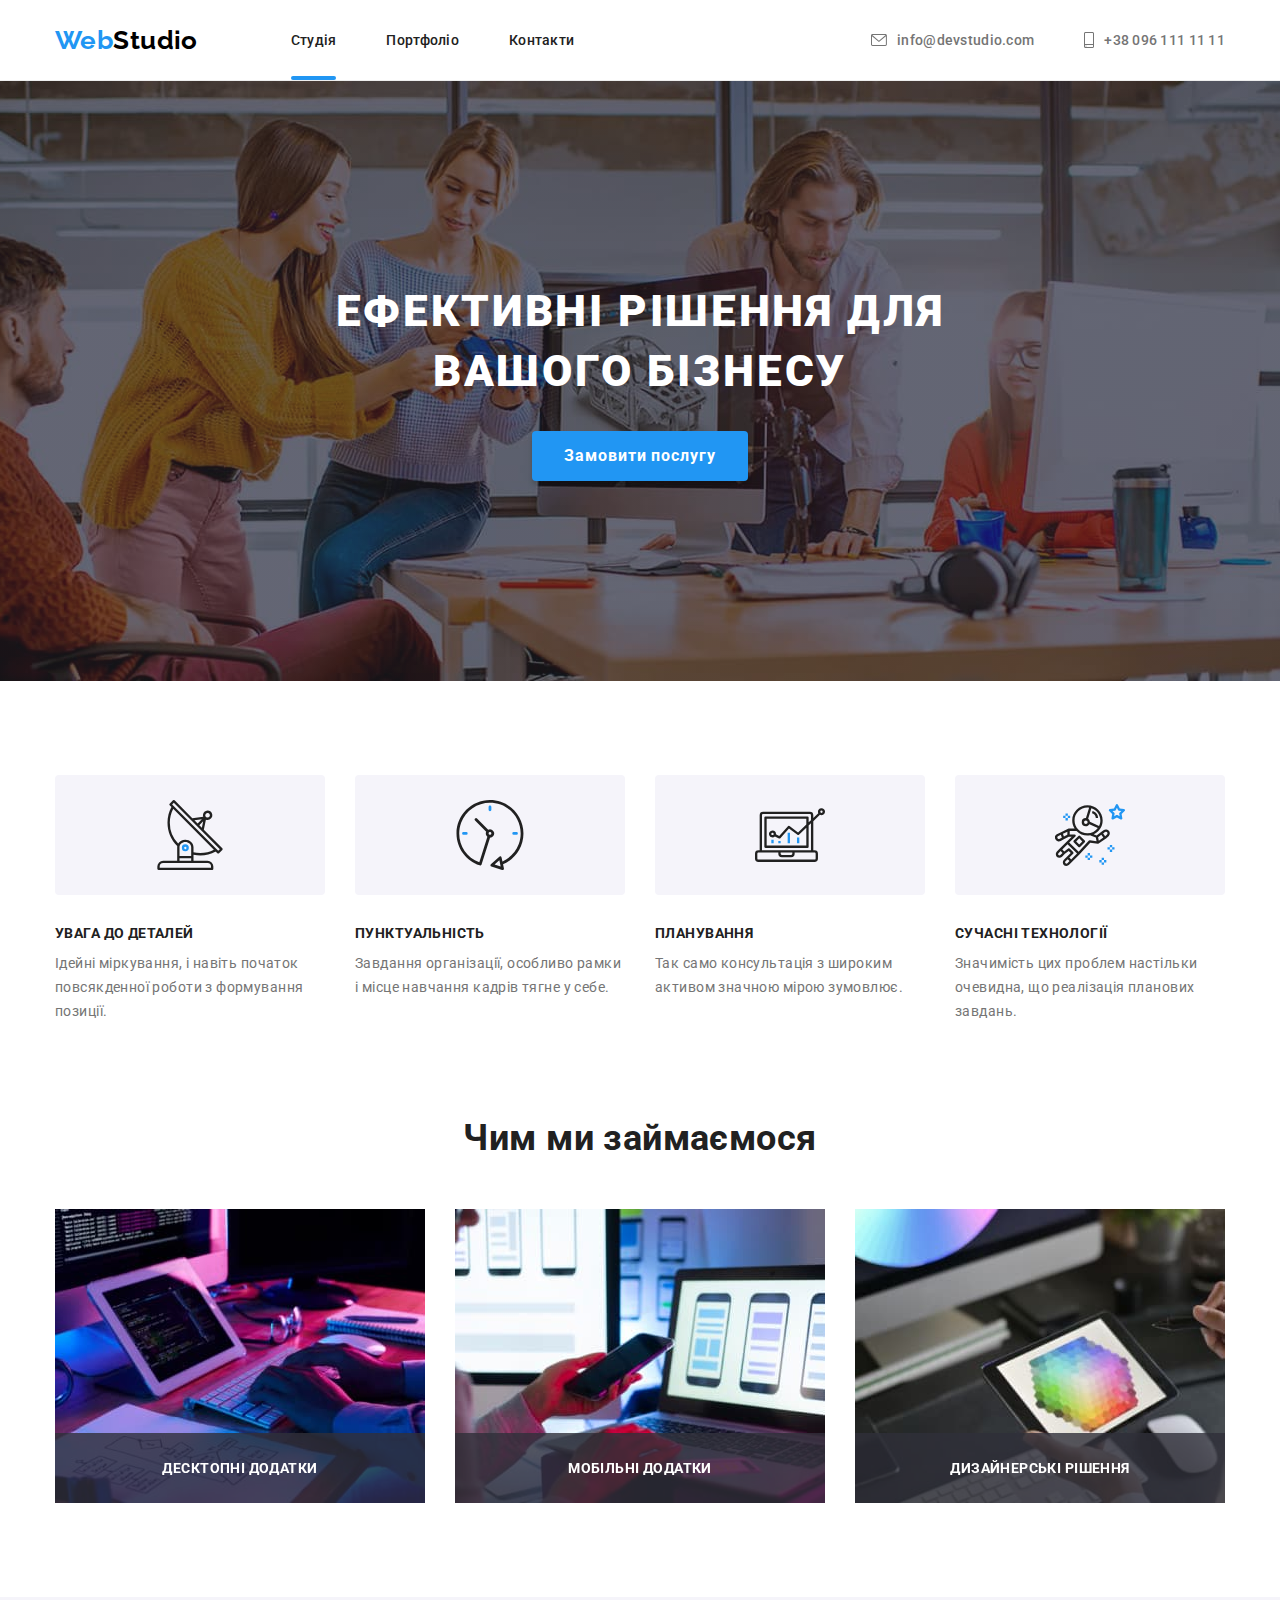
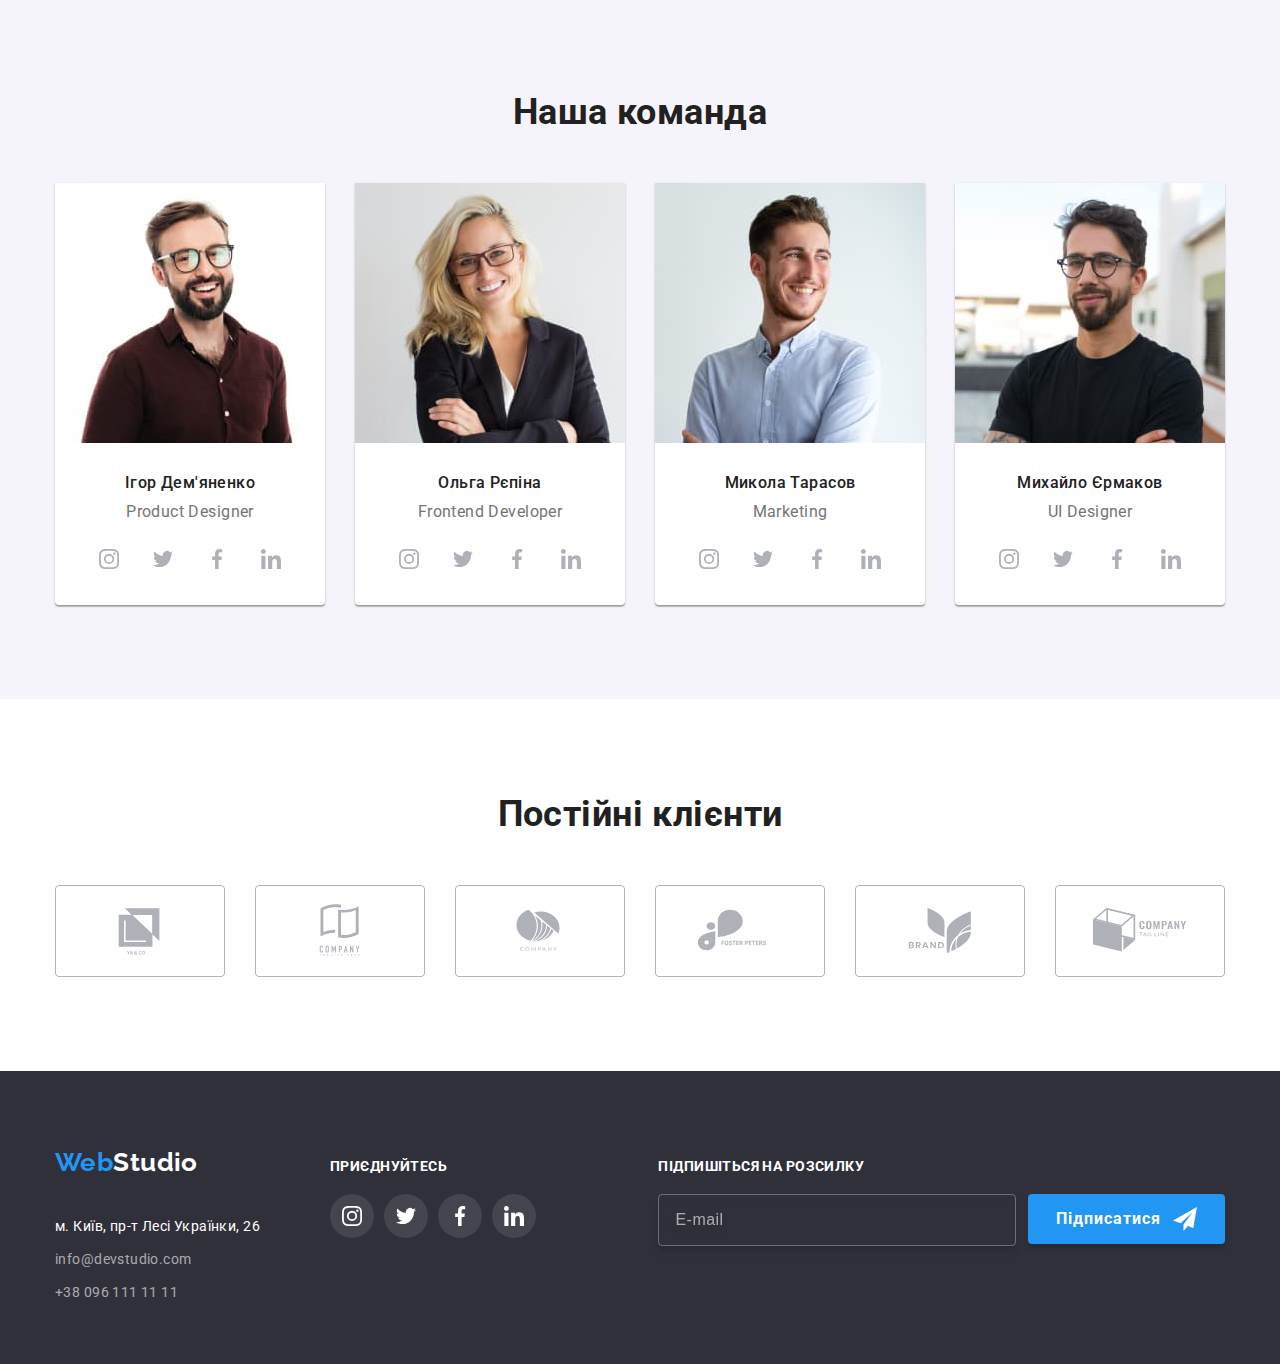
==== commit 4b62fa88: "Add some changes to media queries." ====
--- a/index.html
+++ b/index.html
@@ -403,43 +403,45 @@
                   "
                   src="./images/ihor-demyanenko-desc@1x.jpg"
                   alt="Ігор Дем'яненко - Product Designer"
+                  width="450"
+                  height="460"
                 />
               </picture>
 
               <div class="team__description">
                 <h3 class="team__caption">Ігор Дем'яненко</h3>
                 <p lang="en" class="team__position">Product Designer</p>
-              </div>
-              <ul class="social team__social">
-                <li class="social__item">
-                  <a href="" class="social__link">
-                    <svg class="social__icon" width="20" height="20">
-                      <use href="./images/sprite.svg#icon-instagram"></use>
-                    </svg>
-                  </a>
-                </li>
-                <li class="social__item">
-                  <a href="" class="social__link">
-                    <svg class="social__icon" width="20" height="20">
-                      <use href="./images/sprite.svg#icon-twitter"></use>
-                    </svg>
-                  </a>
-                </li>
-                <li class="social__item">
-                  <a href="" class="social__link">
-                    <svg class="social__icon" width="20" height="20">
-                      <use href="./images/sprite.svg#icon-facebook"></use>
-                    </svg>
-                  </a>
-                </li>
-                <li class="social__item">
-                  <a href="" class="social__link">
-                    <svg class="social__icon" width="20" height="20">
-                      <use href="./images/sprite.svg#icon-linkedin"></use>
-                    </svg>
-                  </a>
-                </li>
-              </ul>
+                <ul class="social team__social">
+                  <li class="social__item">
+                    <a href="" class="social__link">
+                      <svg class="social__icon" width="20" height="20">
+                        <use href="./images/sprite.svg#icon-instagram"></use>
+                      </svg>
+                    </a>
+                  </li>
+                  <li class="social__item">
+                    <a href="" class="social__link">
+                      <svg class="social__icon" width="20" height="20">
+                        <use href="./images/sprite.svg#icon-twitter"></use>
+                      </svg>
+                    </a>
+                  </li>
+                  <li class="social__item">
+                    <a href="" class="social__link">
+                      <svg class="social__icon" width="20" height="20">
+                        <use href="./images/sprite.svg#icon-facebook"></use>
+                      </svg>
+                    </a>
+                  </li>
+                  <li class="social__item">
+                    <a href="" class="social__link">
+                      <svg class="social__icon" width="20" height="20">
+                        <use href="./images/sprite.svg#icon-linkedin"></use>
+                      </svg>
+                    </a>
+                  </li>
+                </ul>
+              </div>
             </li>
 
             <li class="team__item">
@@ -472,6 +474,8 @@
                   "
                   src="./images/olga-repina-desc@1x.jpg"
                   alt="Ольга Рєпіна - Frontend Developer"
+                  width="450"
+                  height="460"
                 />
               </picture>
 
@@ -541,6 +545,8 @@
                   "
                   src="./images/mykola-tarasov-desc@1x.jpg"
                   alt="Микола Тарасов - Marketing"
+                  width="450"
+                  height="460"
                 />
               </picture>
 
@@ -610,6 +616,8 @@
                   "
                   src="./images/mykhailo-yermakov-desc@1x.jpg"
                   alt="Михайло Єрмаков - UI Designer"
+                  width="450"
+                  height="460"
                 />
               </picture>
               <div class="team__description">
--- a/css/main.min.css
+++ b/css/main.min.css
@@ -1 +1 @@
-*{margin:0;padding:0;-webkit-box-sizing:border-box;box-sizing:border-box}h1,h2,h3,h4,h5,h6,p{margin:0}ul{padding:0;list-style:none}a{text-decoration:none}img{display:block;max-width:100%;height:auto}input,textarea{outline:none}address{font-style:normal}.container{width:100%;padding:0px 15px;margin:0 auto}@media screen and (min-width: 480px){.container{width:480px}}@media screen and (min-width: 768px){.container{width:768px}}@media screen and (min-width: 1200px){.container{width:1200px}}.section{padding:60px 0px;background-color:#fff}@media screen and (min-width: 1200px){.section{padding:94px 0px}}.section--no-padding{padding-top:0}.section--gray-bg{background-color:#f5f4fa}body{font-family:"Roboto",sans-serif;font-size:14px;color:#757575;background-color:#fff;letter-spacing:.03em}.logo{display:block;font-family:"Raleway",sans-serif;font-weight:700;font-size:26px;line-height:1.1923076923;padding-top:16px;padding-bottom:16px;color:#2196f3}.logo--dark{color:#000}.logo--light{color:#fff}.header{border-bottom:1px solid #eee}.header__container{display:-webkit-box;display:-ms-flexbox;display:flex;-webkit-box-align:center;-ms-flex-align:center;align-items:center}.header__list{display:-webkit-box;display:-ms-flexbox;display:flex;margin-left:auto}.header__link{display:-webkit-box;display:-ms-flexbox;display:flex;-webkit-box-align:center;-ms-flex-align:center;align-items:center;color:#757575;-webkit-transition:color 250ms cubic-bezier(0.4, 0, 0.2, 1);transition:color 250ms cubic-bezier(0.4, 0, 0.2, 1)}.header__link:hover,.header__link:focus{color:#2196f3}.header__icon{fill:currentColor;margin-right:10px}.header__icon:hover{fill:currentColor}.navigation__list{display:-webkit-box;display:-ms-flexbox;display:flex;margin-left:88px;padding-top:0;padding-bottom:0}@media screen and (max-width: 767px){.navigation__list{display:none}}@media screen and (min-width: 1200px){.navigation__list{margin-left:93px}}.navigation__list .navigation__item+.navigation__item{margin-left:48px}@media screen and (min-width: 1200px){.navigation__list .navigation__item+.navigation__item{margin-left:50px}}.navigation__list .navigation__link{display:block;padding-top:32px;padding-bottom:32px;position:relative;font-weight:500;font-size:14px;line-height:1.1428571429;letter-spacing:.02em;-webkit-transition:color 250ms cubic-bezier(0.4, 0, 0.2, 1);transition:color 250ms cubic-bezier(0.4, 0, 0.2, 1);color:#212121}.navigation__list .navigation__link:hover,.navigation__list .navigation__link:focus{color:#2196f3}.navigation__link--active{color:#2196f3;-webkit-transition:color 250ms cubic-bezier(0.4, 0, 0.2, 1);transition:color 250ms cubic-bezier(0.4, 0, 0.2, 1)}.navigation__link--active::after{content:"";position:absolute;left:0;bottom:0;display:block;width:100%;height:4px;background-color:#2196f3;border-radius:2px;opacity:1;-webkit-transition:opacity 250ms cubic-bezier(0.4, 0, 0.2, 1);transition:opacity 250ms cubic-bezier(0.4, 0, 0.2, 1)}.navigation__link--active::after:hover::after{opacity:1}.header__list{display:-webkit-box;display:-ms-flexbox;display:flex;margin-left:auto}@media screen and (max-width: 767px){.header__list{display:none}}@media screen and (min-width: 768px)and (max-width: 1199px){.header__list{display:block}}@media screen and (min-width: 768px){.header__item:not(:last-child){margin-bottom:10px}}@media screen and (min-width: 1200px){.header__item:first-child{margin-right:50px;margin-bottom:0}}.header__link{display:-webkit-box;display:-ms-flexbox;display:flex;-webkit-box-align:center;-ms-flex-align:center;align-items:center;font-weight:500;font-size:12px;line-height:1.1666666667;letter-spacing:.02em;color:#757575}@media screen and (min-width: 1200px){.header__link{font-weight:500;font-size:14px;line-height:1.1428571429;letter-spacing:.02em;-webkit-transition:color 250ms cubic-bezier(0.4, 0, 0.2, 1);transition:color 250ms cubic-bezier(0.4, 0, 0.2, 1)}}.header__link:hover,.header__link:focus{color:#2196f3}.header__icon{margin-right:8px}@media screen and (min-width: 1200px){.header__icon{margin-right:10px}}.header__icon:hover{fill:currentColor}.mobile-menu{position:fixed;top:0;left:0;width:100vw;height:100vh;padding-top:48px;padding-bottom:48px;padding-left:40px;display:-webkit-box;display:-ms-flexbox;display:flex;-webkit-box-orient:vertical;-webkit-box-direction:normal;-ms-flex-direction:column;flex-direction:column;z-index:5;-webkit-transform:translateX(100%);transform:translateX(100%);-webkit-transition:-webkit-transform 250ms cubic-bezier(0.4, 0, 0.2, 1);transition:-webkit-transform 250ms cubic-bezier(0.4, 0, 0.2, 1);transition:transform 250ms cubic-bezier(0.4, 0, 0.2, 1);transition:transform 250ms cubic-bezier(0.4, 0, 0.2, 1), -webkit-transform 250ms cubic-bezier(0.4, 0, 0.2, 1);background-color:#fff;overflow-y:scroll}.mobile-menu.is-open{-webkit-transform:translateX(0);transform:translateX(0)}.mobile-menu__btn{position:absolute;top:10px;right:15px;display:-webkit-inline-box;display:-ms-inline-flexbox;display:inline-flex;margin:0;padding:0;border:none;background-color:rgba(0,0,0,0);cursor:pointer;-webkit-transition:fill 250ms cubic-bezier(0.4, 0, 0.2, 1);transition:fill 250ms cubic-bezier(0.4, 0, 0.2, 1)}.mobile-menu__btn:hover,.mobile-menu__btn:focus{fill:#2196f3}@media screen and (min-width: 768px){.mobile-menu__btn{display:none}}.mobile-menu-nav{margin-bottom:302px}.mobile-menu-nav__item:not(:last-child){margin-bottom:32px}.mobile-menu-nav__link{font-weight:500;font-size:40px;line-height:1.18;letter-spacing:.02em;color:#212121}.mobile-menu-nav__link:hover,.mobile-menu-nav__link:focus{color:#2196f3}.mobile-menu-nav__link--current{color:#2196f3}.mobile-menu-contacts{margin-top:auto;margin-bottom:64px}.mobile-menu-contacts__item:not(:last-child){margin-bottom:32px}.mobile-menu-contacts__phone{font-weight:500;font-size:34px;line-height:1.18;letter-spacing:.02em;color:#2196f3}.mobile-menu-contacts__email{color:#757575;font-weight:500;font-size:24px;line-height:1.17;letter-spacing:.02em}.mobile-menu-social{display:-webkit-box;display:-ms-flexbox;display:flex;-ms-flex-wrap:wrap;flex-wrap:wrap}.mobile-menu-social__item:not(:last-child){margin-right:20px}.mobile-menu-social__link{position:relative;font-weight:500;font-size:18px;line-height:1.22;letter-spacing:.02em;color:#2196f3}.mobile-menu-social__link::after{position:absolute;content:"";height:22px;width:1px;margin-left:10px}.mobile-menu-social__item:not(:last-child) .mobile-menu-social__link::after{background-color:#2196f3}.overlay{max-width:1600px;height:600px;margin-left:auto;margin-right:auto;padding:200px 0px;background-color:#c4c4c4;background-image:-webkit-gradient(linear, left top, right top, from(rgba(47, 48, 58, 0.4)), to(rgba(47, 48, 58, 0.4))),url(../images/hero-mob@1x.jpg);background-image:linear-gradient(to right, rgba(47, 48, 58, 0.4), rgba(47, 48, 58, 0.4)),url(../images/hero-mob@1x.jpg);background-repeat:no-repeat;background-position:center;background-size:cover}@media(min-device-pixel-ratio: 2),(-webkit-min-device-pixel-ratio: 2),(min-resolution: 192dpi),(min-resolution: 2dppx){.overlay{background-image:-webkit-gradient(linear, left top, right top, from(rgba(47, 48, 58, 0.4)), to(rgba(47, 48, 58, 0.4))),url(../images/hero-mob@2x.jpg);background-image:linear-gradient(to right, rgba(47, 48, 58, 0.4), rgba(47, 48, 58, 0.4)),url(../images/hero-mob@2x.jpg)}}@media screen and (min-width: 768px){.overlay{background-image:-webkit-gradient(linear, left top, right top, from(rgba(47, 48, 58, 0.4)), to(rgba(47, 48, 58, 0.4))),url(../images/hero-tab@1x.jpg);background-image:linear-gradient(to right, rgba(47, 48, 58, 0.4), rgba(47, 48, 58, 0.4)),url(../images/hero-tab@1x.jpg)}}@media screen and (min-width: 768px)and (min-device-pixel-ratio: 2),screen and (min-width: 768px)and (-webkit-min-device-pixel-ratio: 2),screen and (min-width: 768px)and (min-resolution: 192dpi),screen and (min-width: 768px)and (min-resolution: 2dppx){.overlay{background-image:-webkit-gradient(linear, left top, right top, from(rgba(47, 48, 58, 0.4)), to(rgba(47, 48, 58, 0.4))),url(../images/hero-tab@2x.jpg);background-image:linear-gradient(to right, rgba(47, 48, 58, 0.4), rgba(47, 48, 58, 0.4)),url(../images/hero-tab@2x.jpg)}}@media screen and (min-width: 1200px){.overlay{background-image:-webkit-gradient(linear, left top, right top, from(rgba(47, 48, 58, 0.4)), to(rgba(47, 48, 58, 0.4))),url(../images/hero-desc@1x.jpg);background-image:linear-gradient(to right, rgba(47, 48, 58, 0.4), rgba(47, 48, 58, 0.4)),url(../images/hero-desc@1x.jpg)}}@media screen and (min-width: 1200px)and (min-device-pixel-ratio: 2),screen and (min-width: 1200px)and (-webkit-min-device-pixel-ratio: 2),screen and (min-width: 1200px)and (min-resolution: 192dpi),screen and (min-width: 1200px)and (min-resolution: 2dppx){.overlay{background-image:-webkit-gradient(linear, left top, right top, from(rgba(47, 48, 58, 0.4)), to(rgba(47, 48, 58, 0.4))),url(../images/hero-desc@2x.jpg);background-image:linear-gradient(to right, rgba(47, 48, 58, 0.4), rgba(47, 48, 58, 0.4)),url(../images/hero-desc@2x.jpg)}}.hero__title{max-width:360px;font-weight:900;font-size:26px;line-height:1.6153846154;text-align:center;letter-spacing:.06em;text-transform:uppercase;margin:0px auto 30px;color:#fff}@media screen and (min-width: 1200px){.hero__title{max-width:696px;font-size:44px;line-height:1.3636363636}}.hero__button{padding-top:10px;padding-bottom:10px;font-family:inherit;font-weight:700;font-size:16px;line-height:1.875;letter-spacing:.06em;color:#fff;background-color:#2196f3;border-radius:4px;border-color:#2196f3;border-width:0;-webkit-box-shadow:0px 4px 4px rgba(0,0,0,.15);box-shadow:0px 4px 4px rgba(0,0,0,.15);cursor:pointer;-webkit-transition:background-color 250ms cubic-bezier(0.4, 0, 0.2, 1),border-color 250ms cubic-bezier(0.4, 0, 0.2, 1),-webkit-box-shadow 250ms cubic-bezier(0.4, 0, 0.2, 1);transition:background-color 250ms cubic-bezier(0.4, 0, 0.2, 1),border-color 250ms cubic-bezier(0.4, 0, 0.2, 1),-webkit-box-shadow 250ms cubic-bezier(0.4, 0, 0.2, 1);transition:background-color 250ms cubic-bezier(0.4, 0, 0.2, 1),box-shadow 250ms cubic-bezier(0.4, 0, 0.2, 1),border-color 250ms cubic-bezier(0.4, 0, 0.2, 1);transition:background-color 250ms cubic-bezier(0.4, 0, 0.2, 1),box-shadow 250ms cubic-bezier(0.4, 0, 0.2, 1),border-color 250ms cubic-bezier(0.4, 0, 0.2, 1),-webkit-box-shadow 250ms cubic-bezier(0.4, 0, 0.2, 1);display:block;margin:0 auto;padding-right:24px;padding-left:24px}@media screen and (min-width: 1200px){.hero__button{padding-right:32px;padding-left:32px}}.hero__button:hover,.hero__button:focus{background-color:#188ce8;border-color:#188ce8;-webkit-box-shadow:0px 4px 4px rgba(0,0,0,.15);box-shadow:0px 4px 4px rgba(0,0,0,.15)}.benefits{padding:60px 0}@media screen and (min-width: 768px){.benefits{padding:60px 0}}@media screen and (min-width: 1200px){.benefits{padding:94px 0}}.benefits__title{font-size:36px;line-height:1.1666666667;text-align:center;color:#212121}.benefits__title--hidden{position:absolute;width:1px;height:1px;margin:-1px;border:0;padding:0;white-space:nowrap;overflow:hidden}.benefits__list{display:-webkit-box;display:-ms-flexbox;display:flex;-ms-flex-wrap:wrap;flex-wrap:wrap;gap:30px}.benefits__item{-ms-flex-preferred-size:100%;flex-basis:100%}@media screen and (min-width: 768px){.benefits__item{-ms-flex-preferred-size:calc((100% - 30px)/2);flex-basis:calc((100% - 30px)/2)}}@media screen and (min-width: 1200px){.benefits__item{-ms-flex-preferred-size:calc((100% - 90px)/4);flex-basis:calc((100% - 90px)/4)}}.benefits__image{display:-webkit-box;display:-ms-flexbox;display:flex;-webkit-box-align:center;-ms-flex-align:center;align-items:center;-webkit-box-pack:center;-ms-flex-pack:center;justify-content:center;margin-bottom:30px;height:120px;background-repeat:no-repeat;background-position:center;background-color:#f5f4fa;border-radius:4px}.benefits__subtitle{margin-bottom:10px;font-weight:700;font-size:14px;line-height:1.1428571429;text-transform:uppercase;color:#212121}.benefits__text{line-height:1.7142857143}@media screen and (max-width: 1190px){.products{display:none}}.products__title{margin-bottom:50px;font-size:36px;line-height:1.1666666667;text-align:center;color:#212121}.products__list{display:-webkit-box;display:-ms-flexbox;display:flex}.products__item{-ms-flex-preferred-size:calc((100% - 60px)/3);flex-basis:calc((100% - 60px)/3)}.products__wrap{position:relative}.products__name{position:absolute;bottom:0;padding-top:27px;padding-bottom:27px;width:100%;font-weight:700;font-size:14px;line-height:1.1428571429;text-transform:uppercase;text-align:center;color:#fff;background-color:rgba(47,48,58,.8)}.products__list .products__item+.products__item{margin-left:30px}.team__title{font-size:28px;line-height:33px;text-align:center;margin-bottom:30px;color:#212121}@media screen and (min-width: 1200px){.team__title{margin-bottom:50px;font-size:36px;line-height:1.1666666667;text-align:center;color:#212121}}.team__list{display:-webkit-box;display:-ms-flexbox;display:flex;-ms-flex-wrap:wrap;flex-wrap:wrap;gap:30px}.team__item{background:#fff;-webkit-box-shadow:0px 1px 3px rgba(0,0,0,.12),0px 1px 1px rgba(0,0,0,.14),0px 2px 1px rgba(0,0,0,.2);box-shadow:0px 1px 3px rgba(0,0,0,.12),0px 1px 1px rgba(0,0,0,.14),0px 2px 1px rgba(0,0,0,.2);border-radius:0px 0px 4px 4px}@media screen and (max-width: 767px){.team__item .team__item:not(:last-child){margin-bottom:30px}}@media screen and (min-width: 768px){.team__item{-ms-flex-preferred-size:calc((100% - 30px)/2);flex-basis:calc((100% - 30px)/2)}}@media screen and (min-width: 1200px){.team__item{-ms-flex-preferred-size:calc((100% - 90px)/4);flex-basis:calc((100% - 90px)/4)}}.team__caption,.team__position{font-size:16px;line-height:1.1875;text-align:center}.team__caption{margin-top:30px;margin-bottom:10px;font-size:16px;line-height:1.1875;text-align:center;font-weight:500;color:#212121}.team__position{margin-bottom:16px;color:#757575}.team__social{margin-bottom:24px}@media screen and (min-width: 1200px){.team__social{margin-bottom:30px;margin-left:32px;margin-right:32px}}.social{display:-webkit-box;display:-ms-flexbox;display:flex;-webkit-box-align:center;-ms-flex-align:center;align-items:center;-webkit-box-pack:center;-ms-flex-pack:center;justify-content:center;-webkit-column-gap:10px;-moz-column-gap:10px;column-gap:10px}.social__item{width:44px;height:44px}.social__link{width:100%;height:100%;display:-webkit-box;display:-ms-flexbox;display:flex;-webkit-box-align:center;-ms-flex-align:center;align-items:center;-webkit-box-pack:center;-ms-flex-pack:center;justify-content:center;color:#afb1b8;border-radius:50%;fill:#afb1b8;-webkit-transition:background-color 250ms cubic-bezier(0.4, 0, 0.2, 1),fill 250ms cubic-bezier(0.4, 0, 0.2, 1);transition:background-color 250ms cubic-bezier(0.4, 0, 0.2, 1),fill 250ms cubic-bezier(0.4, 0, 0.2, 1)}.social__link:hover,.social__link:focus{background-color:#2196f3;fill:#fff}.social__link--bg-white{fill:#fff;background-color:rgba(255,255,255,.1);-webkit-transition:background-color 250ms cubic-bezier(0.4, 0, 0.2, 1);transition:background-color 250ms cubic-bezier(0.4, 0, 0.2, 1)}.clients__title{font-size:28px;line-height:33px;text-align:center;margin-bottom:30px;color:#212121}@media screen and (min-width: 1200px){.clients__title{margin-bottom:50px;font-size:36px;line-height:1.1666666667;text-align:center;color:#212121}}.clients__list{display:-webkit-box;display:-ms-flexbox;display:flex;-ms-flex-wrap:wrap;flex-wrap:wrap;gap:30px}.clients__item{-ms-flex-preferred-size:calc((100% - 30px)/2);flex-basis:calc((100% - 30px)/2)}@media screen and (min-width: 768px){.clients__item{-ms-flex-preferred-size:calc((100% - 60px)/3);flex-basis:calc((100% - 60px)/3)}}@media screen and (min-width: 1200px){.clients__item{-ms-flex-preferred-size:calc((100% - 150px)/6);flex-basis:calc((100% - 150px)/6)}}.clients__link{display:-webkit-box;display:-ms-flexbox;display:flex;-webkit-box-align:center;-ms-flex-align:center;align-items:center;-webkit-box-pack:center;-ms-flex-pack:center;justify-content:center;height:92px;color:#afb1b8;border:1px solid #afb1b8;border-radius:4px;-webkit-transition:color 250ms cubic-bezier(0.4, 0, 0.2, 1),border 250ms cubic-bezier(0.4, 0, 0.2, 1);transition:color 250ms cubic-bezier(0.4, 0, 0.2, 1),border 250ms cubic-bezier(0.4, 0, 0.2, 1)}.clients__link:hover,.clients__link:focus{border-color:#2196f3;color:#2196f3}.clients__icon{fill:currentColor}.clients__icon:hover,.clients__icon:focus{fill:currentColor}.footer{padding-top:60px;padding-bottom:60px;background-color:#2f303a}.footer__container{display:-webkit-box;display:-ms-flexbox;display:flex;-webkit-box-orient:vertical;-webkit-box-direction:normal;-ms-flex-direction:column;flex-direction:column}@media screen and (min-width: 1200px){.footer__container{-webkit-box-orient:horizontal;-webkit-box-direction:normal;-ms-flex-direction:row;flex-direction:row;-webkit-box-align:baseline;-ms-flex-align:baseline;align-items:baseline}}.footer__boxes{margin-bottom:60px}@media screen and (min-width: 768px)and (max-width: 1199px){.footer__boxes{display:-webkit-box;display:-ms-flexbox;display:flex;-ms-flex-pack:distribute;justify-content:space-around;-webkit-box-align:baseline;-ms-flex-align:baseline;align-items:baseline}}@media screen and (min-width: 1200px){.footer__boxes{display:-webkit-box;display:-ms-flexbox;display:flex;-webkit-box-align:baseline;-ms-flex-align:baseline;align-items:baseline;margin-bottom:0}}.footer__address{margin-right:70px}@media screen and (max-width: 767px){.footer__address{margin-bottom:60px;margin-right:0}}@media screen and (max-width: 1199px){.footer__address{text-align:center}}.footer__logo{display:inline-block;margin-bottom:20px}.footer__item:not(:last-child){margin-bottom:9px}.footer__link{font-style:normal;line-height:1.7142857143;color:rgba(255,255,255,.6);-webkit-transition:color 250ms cubic-bezier(0.4, 0, 0.2, 1);transition:color 250ms cubic-bezier(0.4, 0, 0.2, 1)}.footer__link:hover,.footer__link:focus{color:#2196f3}.footer__link--light{color:#fff}.footer__title{text-align:center;margin-bottom:20px;font-weight:700;font-size:14px;line-height:1.1428571429;text-transform:uppercase;color:#fff}@media screen and (min-width: 1200px){.footer__title{text-align:left}}@media screen and (min-width: 1200px){.footer__form{margin-left:auto}}.subscription-form{-webkit-box-pack:center;-ms-flex-pack:center;justify-content:center}.subscription-form__label{display:block;text-align:center;margin-bottom:20px;font-weight:700;font-size:14px;line-height:1.1428571429;text-transform:uppercase;color:#fff}@media screen and (min-width: 1200px){.subscription-form__label{text-align:left}}.subscription-form__field{display:block}@media screen and (min-width: 1200px){.subscription-form__field{display:-webkit-box;display:-ms-flexbox;display:flex}}.subscription-form__field .subscription-form__input{display:-webkit-box;display:-ms-flexbox;display:flex;margin-left:auto;margin-right:auto;max-width:450px;width:100%;margin-bottom:20px;padding:15px 16px;border:1px solid rgba(255,255,255,.3);-webkit-filter:drop-shadow(0px 4px 4px rgba(0, 0, 0, 0.15));filter:drop-shadow(0px 4px 4px rgba(0, 0, 0, 0.15));border-radius:4px;background:none;font-size:16px;line-height:1.25;letter-spacing:.03em;color:#fff;-webkit-box-shadow:0px 4px 4px rgba(0,0,0,.15);box-shadow:0px 4px 4px rgba(0,0,0,.15);outline:none}@media screen and (min-width: 1200px){.subscription-form__field .subscription-form__input{width:358px;margin-right:12px}}.subscription-form__field .subscription-form__input:focus,.subscription-form__field .subscription-form__input:hover{border:1px solid #2196f3}.subscription-form__field .subscription-form__input::-webkit-input-placeholder{font-size:16px;line-height:1.25;color:rgba(255,255,255,.6)}.subscription-form__field .subscription-form__input::-moz-placeholder{font-size:16px;line-height:1.25;color:rgba(255,255,255,.6)}.subscription-form__field .subscription-form__input:-ms-input-placeholder{font-size:16px;line-height:1.25;color:rgba(255,255,255,.6)}.subscription-form__field .subscription-form__input::-ms-input-placeholder{font-size:16px;line-height:1.25;color:rgba(255,255,255,.6)}.subscription-form__field .subscription-form__input::placeholder{font-size:16px;line-height:1.25;color:rgba(255,255,255,.6)}.subscription-form__btn{display:block;display:-webkit-box;display:-ms-flexbox;display:flex;-webkit-box-align:center;-ms-flex-align:center;align-items:center;padding-top:10px;padding-bottom:10px;font-family:inherit;font-weight:700;font-size:16px;line-height:1.875;letter-spacing:.06em;color:#fff;background-color:#2196f3;border-radius:4px;border-color:#2196f3;border-width:0;-webkit-box-shadow:0px 4px 4px rgba(0,0,0,.15);box-shadow:0px 4px 4px rgba(0,0,0,.15);cursor:pointer;-webkit-transition:background-color 250ms cubic-bezier(0.4, 0, 0.2, 1),border-color 250ms cubic-bezier(0.4, 0, 0.2, 1),-webkit-box-shadow 250ms cubic-bezier(0.4, 0, 0.2, 1);transition:background-color 250ms cubic-bezier(0.4, 0, 0.2, 1),border-color 250ms cubic-bezier(0.4, 0, 0.2, 1),-webkit-box-shadow 250ms cubic-bezier(0.4, 0, 0.2, 1);transition:background-color 250ms cubic-bezier(0.4, 0, 0.2, 1),box-shadow 250ms cubic-bezier(0.4, 0, 0.2, 1),border-color 250ms cubic-bezier(0.4, 0, 0.2, 1);transition:background-color 250ms cubic-bezier(0.4, 0, 0.2, 1),box-shadow 250ms cubic-bezier(0.4, 0, 0.2, 1),border-color 250ms cubic-bezier(0.4, 0, 0.2, 1),-webkit-box-shadow 250ms cubic-bezier(0.4, 0, 0.2, 1);padding-left:28px;padding-right:28px;height:50px}@media screen and (max-width: 1199px){.subscription-form__btn{margin-left:auto;margin-right:auto}}.subscription-form__btn:hover,.subscription-form__btn:focus{background-color:#188ce8;border-color:#188ce8;-webkit-box-shadow:0px 4px 4px rgba(0,0,0,.15);box-shadow:0px 4px 4px rgba(0,0,0,.15)}.subscription-form__icon{fill:currentColor;margin-left:12px}.button-set{display:-webkit-box;display:-ms-flexbox;display:flex;margin-bottom:50px}@media screen and (min-width: 768px){.button-set{-webkit-box-pack:center;-ms-flex-pack:center;justify-content:center;margin:0px auto 50px}}.button-set__button{font-family:inherit;display:-webkit-box;display:-ms-flexbox;display:flex;padding:6px 22px;font-weight:500;font-size:16px;line-height:1.625;letter-spacing:.03em;color:#212121;background-color:#f5f4fa;border-radius:4px;border-color:#f5f4fa;border-width:0;cursor:pointer;-webkit-transition:background-color 250ms cubic-bezier(0.4, 0, 0.2, 1),color 250ms cubic-bezier(0.4, 0, 0.2, 1),border-color 250ms cubic-bezier(0.4, 0, 0.2, 1),-webkit-box-shadow 250ms cubic-bezier(0.4, 0, 0.2, 1);transition:background-color 250ms cubic-bezier(0.4, 0, 0.2, 1),color 250ms cubic-bezier(0.4, 0, 0.2, 1),border-color 250ms cubic-bezier(0.4, 0, 0.2, 1),-webkit-box-shadow 250ms cubic-bezier(0.4, 0, 0.2, 1);transition:background-color 250ms cubic-bezier(0.4, 0, 0.2, 1),color 250ms cubic-bezier(0.4, 0, 0.2, 1),box-shadow 250ms cubic-bezier(0.4, 0, 0.2, 1),border-color 250ms cubic-bezier(0.4, 0, 0.2, 1);transition:background-color 250ms cubic-bezier(0.4, 0, 0.2, 1),color 250ms cubic-bezier(0.4, 0, 0.2, 1),box-shadow 250ms cubic-bezier(0.4, 0, 0.2, 1),border-color 250ms cubic-bezier(0.4, 0, 0.2, 1),-webkit-box-shadow 250ms cubic-bezier(0.4, 0, 0.2, 1)}.button-set__button:hover,.button-set__button:focus{color:#fff;background-color:#2196f3;border-color:#2196f3;-webkit-box-shadow:0px 3px 1px rgba(0,0,0,.1),0px 1px 2px rgba(0,0,0,.08),0px 2px 2px rgba(0,0,0,.12);box-shadow:0px 3px 1px rgba(0,0,0,.1),0px 1px 2px rgba(0,0,0,.08),0px 2px 2px rgba(0,0,0,.12)}.portfolio__title{margin-bottom:50px;font-size:36px;line-height:1.1666666667;text-align:center;color:#212121}.portfolio__title--hidden{position:absolute;width:1px;height:1px;margin:-1px;border:0;padding:0;white-space:nowrap;overflow:hidden}.portfolio__button-set{display:-webkit-box;display:-ms-flexbox;display:flex;-webkit-box-align:baseline;-ms-flex-align:baseline;align-items:baseline;-ms-flex-wrap:wrap;flex-wrap:wrap;max-width:326px;gap:8px}@media screen and (min-width: 768px){.portfolio__button-set{max-width:575px}}.portfolio__list{display:-webkit-box;display:-ms-flexbox;display:flex;-ms-flex-wrap:wrap;flex-wrap:wrap;gap:30px}.portfolio__item{border-bottom:1px;border-color:.portfolio__item PrimaryBorderColor;-webkit-transition:-webkit-box-shadow 250ms cubic-bezier(0.4, 0, 0.2, 1);transition:-webkit-box-shadow 250ms cubic-bezier(0.4, 0, 0.2, 1);transition:box-shadow 250ms cubic-bezier(0.4, 0, 0.2, 1);transition:box-shadow 250ms cubic-bezier(0.4, 0, 0.2, 1), -webkit-box-shadow 250ms cubic-bezier(0.4, 0, 0.2, 1)}@media screen and (min-width: 768px){.portfolio__item{-ms-flex-preferred-size:calc((100% - 30px)/2);flex-basis:calc((100% - 30px)/2)}}@media screen and (min-width: 1200px){.portfolio__item{-ms-flex-preferred-size:calc((100% - 60px)/3);flex-basis:calc((100% - 60px)/3)}}.portfolio__item:hover,.portfolio__item:focus{-webkit-box-shadow:0px 1px 1px rgba(0,0,0,.12),0px 4px 4px rgba(0,0,0,.06),1px 4px 6px rgba(0,0,0,.16);box-shadow:0px 1px 1px rgba(0,0,0,.12),0px 4px 4px rgba(0,0,0,.06),1px 4px 6px rgba(0,0,0,.16)}.portfolio__link{display:block}.portfolio__thumb{position:relative;overflow:hidden}.portfolio__paragraph{position:absolute;width:100%;height:100%;left:0;top:0;padding:63px 24px;font-size:18px;line-height:1.5555555556;color:#fff;background:rgba(33,150,243,.9);-webkit-transform:translateY(100%);transform:translateY(100%);-webkit-transition:-webkit-transform 250ms cubic-bezier(0.4, 0, 0.2, 1);transition:-webkit-transform 250ms cubic-bezier(0.4, 0, 0.2, 1);transition:transform 250ms cubic-bezier(0.4, 0, 0.2, 1);transition:transform 250ms cubic-bezier(0.4, 0, 0.2, 1), -webkit-transform 250ms cubic-bezier(0.4, 0, 0.2, 1)}.portfolio__link:hover .portfolio__paragraph{opacity:1;-webkit-transform:translateY(0);transform:translateY(0)}.portfolio__img{display:block}.portfolio__text{padding:20px 24px;border-right:1px solid #eee;border-bottom:1px solid #eee;border-left:1px solid #eee}@media screen and (min-width: 768px)and (max-width: 1199px){.portfolio__text--padding{padding-bottom:56px}}.portfolio__name{margin-bottom:4px;font-size:18px;line-height:2;letter-spacing:.06em;color:#212121}.portfolio__description{font-size:16px;line-height:1.875;color:#757575}.backdrop{position:fixed;top:0;left:0;width:100%;min-height:100%;background-color:rgba(0,0,0,.2);opacity:1;-webkit-transition:opacity 250ms cubic-bezier(0.4, 0, 0.2, 1);transition:opacity 250ms cubic-bezier(0.4, 0, 0.2, 1)}.backdrop.is-hidden .modal{-webkit-transform:translate(-50%, -50%) scale(0.9);transform:translate(-50%, -50%) scale(0.9)}.is-hidden{opacity:0;pointer-events:none}.modal{position:absolute;top:50%;left:50%;max-width:450px;width:100%;padding:40px;background-color:#fff;border-radius:4px;-webkit-box-shadow:0px 1px 3px rgba(0,0,0,.12),0px 1px 1px rgba(0,0,0,.14),0px 2px 1px rgba(0,0,0,.2);box-shadow:0px 1px 3px rgba(0,0,0,.12),0px 1px 1px rgba(0,0,0,.14),0px 2px 1px rgba(0,0,0,.2);-webkit-transform:translate(-50%, -50%) scale(1);transform:translate(-50%, -50%) scale(1);-webkit-transition:-webkit-transform 250ms cubic-bezier(0.4, 0, 0.2, 1);transition:-webkit-transform 250ms cubic-bezier(0.4, 0, 0.2, 1);transition:transform 250ms cubic-bezier(0.4, 0, 0.2, 1);transition:transform 250ms cubic-bezier(0.4, 0, 0.2, 1), -webkit-transform 250ms cubic-bezier(0.4, 0, 0.2, 1)}@media screen and (min-width: 1200px){.modal{max-width:528px}}.form__btn-close{position:absolute;top:8px;right:8px;width:30px;height:30px;display:-webkit-box;display:-ms-flexbox;display:flex;-webkit-box-align:center;-ms-flex-align:center;align-items:center;-webkit-box-pack:center;-ms-flex-pack:center;justify-content:center;fill:#000;background-color:#fff;border-radius:50%;border:1px solid rgba(0,0,0,.1);cursor:pointer;-webkit-transition:fill 250ms cubic-bezier(0.4, 0, 0.2, 1);transition:fill 250ms cubic-bezier(0.4, 0, 0.2, 1)}.form__btn-close:hover,.form__btn-close:focus{fill:#2196f3}.form__title{margin-bottom:12px;font-weight:700;font-size:20px;line-height:1.5;text-align:center;color:#212121}@media screen and (min-width: 1200px){.form__title{line-height:1.15}}.form-container{margin-bottom:20px}.form__field{display:-webkit-box;display:-ms-flexbox;display:flex;-webkit-box-orient:vertical;-webkit-box-direction:normal;-ms-flex-direction:column;flex-direction:column;position:relative}.form__field:not(:last-child){margin-bottom:10px}.form__field:focus-within{fill:#2196f3}.form__field label{margin-bottom:4px;font-size:12px;line-height:1.1666666667;letter-spacing:.01em;color:#757575}.form__field .form__input{padding:11px 42px;border:1px solid rgba(33,33,33,.2);border-radius:4px}.form__field .form__input:focus-within,.form__field .form__input:hover{border:1px solid #2196f3;outline:none}.form__field .form__icon{position:absolute;display:inline-block;top:50%;left:12px}.form__text{padding:12px 16px;resize:none;height:120px;border:1px solid rgba(33,33,33,.2);border-radius:4px}.form__text:focus-within,.form__text:hover{border:1px solid #2196f3;outline:none}.form__text::-webkit-input-placeholder{font-size:12px;line-height:1.1666666667;letter-spacing:.01em;color:rgba(117,117,117,.5)}.form__text::-moz-placeholder{font-size:12px;line-height:1.1666666667;letter-spacing:.01em;color:rgba(117,117,117,.5)}.form__text:-ms-input-placeholder{font-size:12px;line-height:1.1666666667;letter-spacing:.01em;color:rgba(117,117,117,.5)}.form__text::-ms-input-placeholder{font-size:12px;line-height:1.1666666667;letter-spacing:.01em;color:rgba(117,117,117,.5)}.form__text::placeholder{font-size:12px;line-height:1.1666666667;letter-spacing:.01em;color:rgba(117,117,117,.5)}.form__checkbox{display:-webkit-box;display:-ms-flexbox;display:flex;-webkit-box-pack:center;-ms-flex-pack:center;justify-content:center;margin-bottom:30px}.form__checkbox-input{-webkit-appearance:none;-moz-appearance:none;appearance:none;outline:none}.form__icon-checkbox{display:inline-block;margin-right:9px;width:16px;height:15px;border:2px solid #212121;border-radius:2px;cursor:pointer;-webkit-transition:border-color 250ms cubic-bezier(0.4, 0, 0.2, 1),background-image 250ms cubic-bezier(0.4, 0, 0.2, 1),background-color 250ms cubic-bezier(0.4, 0, 0.2, 1);transition:border-color 250ms cubic-bezier(0.4, 0, 0.2, 1),background-image 250ms cubic-bezier(0.4, 0, 0.2, 1),background-color 250ms cubic-bezier(0.4, 0, 0.2, 1)}.form__checkbox-input:checked+.form__icon-checkbox{background-color:#2196f3;background-image:url(../images/icon-checked.svg);background-size:contain;background-repeat:no-repeat;background-origin:border-box;background-position:center;border-color:#2196f3}.form__policy{display:-webkit-box;display:-ms-flexbox;display:flex;-webkit-box-align:center;-ms-flex-align:center;align-items:center}.form__checkbox-policy{font-size:12px;line-height:1.1666666667;color:#757575}@media screen and (min-width: 1200px){.form__checkbox-policy{line-height:1.7142857143}}.form__policy-link{color:#2196f3;text-decoration:underline}.form__form-btn{padding-top:10px;padding-bottom:10px;font-family:inherit;font-weight:700;font-size:16px;line-height:1.875;letter-spacing:.06em;color:#fff;background-color:#2196f3;border-radius:4px;border-color:#2196f3;border-width:0;-webkit-box-shadow:0px 4px 4px rgba(0,0,0,.15);box-shadow:0px 4px 4px rgba(0,0,0,.15);cursor:pointer;-webkit-transition:background-color 250ms cubic-bezier(0.4, 0, 0.2, 1),border-color 250ms cubic-bezier(0.4, 0, 0.2, 1),-webkit-box-shadow 250ms cubic-bezier(0.4, 0, 0.2, 1);transition:background-color 250ms cubic-bezier(0.4, 0, 0.2, 1),border-color 250ms cubic-bezier(0.4, 0, 0.2, 1),-webkit-box-shadow 250ms cubic-bezier(0.4, 0, 0.2, 1);transition:background-color 250ms cubic-bezier(0.4, 0, 0.2, 1),box-shadow 250ms cubic-bezier(0.4, 0, 0.2, 1),border-color 250ms cubic-bezier(0.4, 0, 0.2, 1);transition:background-color 250ms cubic-bezier(0.4, 0, 0.2, 1),box-shadow 250ms cubic-bezier(0.4, 0, 0.2, 1),border-color 250ms cubic-bezier(0.4, 0, 0.2, 1),-webkit-box-shadow 250ms cubic-bezier(0.4, 0, 0.2, 1);display:block;padding-left:52px;padding-right:52px;margin:0 auto;height:50px}.form__form-btn:hover,.form__form-btn:focus{background-color:#188ce8;border-color:#188ce8;-webkit-box-shadow:0px 4px 4px rgba(0,0,0,.15);box-shadow:0px 4px 4px rgba(0,0,0,.15)}/*# sourceMappingURL=main.min.css.map */+*{margin:0;padding:0;-webkit-box-sizing:border-box;box-sizing:border-box}h1,h2,h3,h4,h5,h6,p{margin:0}ul{padding:0;list-style:none}a{text-decoration:none}img{display:block;max-width:100%;height:auto}input,textarea{outline:none}address{font-style:normal}.container{width:100%;padding:0px 15px;margin:0 auto}@media screen and (min-width: 480px){.container{width:480px}}@media screen and (min-width: 768px){.container{width:768px}}@media screen and (min-width: 1200px){.container{width:1200px}}.section{padding:60px 0px;background-color:#fff}@media screen and (min-width: 1200px){.section{padding:94px 0px}}.section--no-padding{padding-top:0}.section--gray-bg{background-color:#f5f4fa}body{font-family:"Roboto",sans-serif;font-size:14px;color:#757575;background-color:#fff;letter-spacing:.03em}.logo{display:block;font-family:"Raleway",sans-serif;font-weight:700;font-size:26px;line-height:1.1923076923;padding-top:16px;padding-bottom:16px;color:#2196f3}.logo--dark{color:#000}.logo--light{color:#fff}.header{border-bottom:1px solid #eee}.header__container{display:-webkit-box;display:-ms-flexbox;display:flex;-webkit-box-align:center;-ms-flex-align:center;align-items:center}.header__list{display:-webkit-box;display:-ms-flexbox;display:flex;margin-left:auto}.header__link{display:-webkit-box;display:-ms-flexbox;display:flex;-webkit-box-align:center;-ms-flex-align:center;align-items:center;color:#757575;-webkit-transition:color 250ms cubic-bezier(0.4, 0, 0.2, 1);transition:color 250ms cubic-bezier(0.4, 0, 0.2, 1)}.header__link:hover,.header__link:focus{color:#2196f3}.header__icon{fill:currentColor;margin-right:10px}.header__icon:hover{fill:currentColor}.navigation__list{display:-webkit-box;display:-ms-flexbox;display:flex;margin-left:88px;padding-top:0;padding-bottom:0}@media screen and (max-width: 767px){.navigation__list{display:none}}@media screen and (min-width: 1200px){.navigation__list{margin-left:93px}}.navigation__list .navigation__item+.navigation__item{margin-left:48px}@media screen and (min-width: 1200px){.navigation__list .navigation__item+.navigation__item{margin-left:50px}}.navigation__list .navigation__link{display:block;padding-top:32px;padding-bottom:32px;position:relative;font-weight:500;font-size:14px;line-height:1.1428571429;letter-spacing:.02em;-webkit-transition:color 250ms cubic-bezier(0.4, 0, 0.2, 1);transition:color 250ms cubic-bezier(0.4, 0, 0.2, 1);color:#212121}.navigation__list .navigation__link:hover,.navigation__list .navigation__link:focus{color:#2196f3}.navigation__link--active{color:#2196f3;-webkit-transition:color 250ms cubic-bezier(0.4, 0, 0.2, 1);transition:color 250ms cubic-bezier(0.4, 0, 0.2, 1)}.navigation__link--active::after{content:"";position:absolute;left:0;bottom:0;display:block;width:100%;height:4px;background-color:#2196f3;border-radius:2px;opacity:1;-webkit-transition:opacity 250ms cubic-bezier(0.4, 0, 0.2, 1);transition:opacity 250ms cubic-bezier(0.4, 0, 0.2, 1)}.navigation__link--active::after:hover::after{opacity:1}.header__list{display:-webkit-box;display:-ms-flexbox;display:flex;margin-left:auto}@media screen and (max-width: 767px){.header__list{display:none}}@media screen and (min-width: 768px)and (max-width: 1199px){.header__list{display:block}}@media screen and (min-width: 768px){.header__item:not(:last-child){margin-bottom:10px}}@media screen and (min-width: 1200px){.header__item:first-child{margin-right:50px;margin-bottom:0}}.header__link{display:-webkit-box;display:-ms-flexbox;display:flex;-webkit-box-align:center;-ms-flex-align:center;align-items:center;font-weight:500;font-size:12px;line-height:1.1666666667;letter-spacing:.02em;color:#757575}@media screen and (min-width: 1200px){.header__link{font-weight:500;font-size:14px;line-height:1.1428571429;letter-spacing:.02em;-webkit-transition:color 250ms cubic-bezier(0.4, 0, 0.2, 1);transition:color 250ms cubic-bezier(0.4, 0, 0.2, 1)}}.header__link:hover,.header__link:focus{color:#2196f3}.header__icon{margin-right:8px}@media screen and (min-width: 1200px){.header__icon{margin-right:10px}}.header__icon:hover{fill:currentColor}.mobile-menu{position:fixed;top:0;left:0;width:100vw;height:100vh;padding-top:48px;padding-bottom:48px;padding-left:40px;display:-webkit-box;display:-ms-flexbox;display:flex;-webkit-box-orient:vertical;-webkit-box-direction:normal;-ms-flex-direction:column;flex-direction:column;z-index:5;-webkit-transform:translateX(100%);transform:translateX(100%);-webkit-transition:-webkit-transform 250ms cubic-bezier(0.4, 0, 0.2, 1);transition:-webkit-transform 250ms cubic-bezier(0.4, 0, 0.2, 1);transition:transform 250ms cubic-bezier(0.4, 0, 0.2, 1);transition:transform 250ms cubic-bezier(0.4, 0, 0.2, 1), -webkit-transform 250ms cubic-bezier(0.4, 0, 0.2, 1);background-color:#fff;overflow-y:scroll}.mobile-menu.is-open{-webkit-transform:translateX(0);transform:translateX(0)}.mobile-menu__btn{position:absolute;top:10px;right:15px;display:-webkit-inline-box;display:-ms-inline-flexbox;display:inline-flex;margin:0;padding:0;border:none;background-color:rgba(0,0,0,0);cursor:pointer;-webkit-transition:fill 250ms cubic-bezier(0.4, 0, 0.2, 1);transition:fill 250ms cubic-bezier(0.4, 0, 0.2, 1)}.mobile-menu__btn:hover,.mobile-menu__btn:focus{fill:#2196f3}@media screen and (min-width: 768px){.mobile-menu__btn{display:none}}.mobile-menu-nav{margin-bottom:302px}.mobile-menu-nav__item:not(:last-child){margin-bottom:32px}.mobile-menu-nav__link{font-weight:500;font-size:40px;line-height:1.18;letter-spacing:.02em;color:#212121}.mobile-menu-nav__link:hover,.mobile-menu-nav__link:focus{color:#2196f3}.mobile-menu-nav__link--current{color:#2196f3}.mobile-menu-contacts{margin-top:auto;margin-bottom:64px}.mobile-menu-contacts__item:not(:last-child){margin-bottom:32px}.mobile-menu-contacts__phone{font-weight:500;font-size:34px;line-height:1.18;letter-spacing:.02em;color:#2196f3}.mobile-menu-contacts__email{color:#757575;font-weight:500;font-size:24px;line-height:1.17;letter-spacing:.02em}.mobile-menu-social{display:-webkit-box;display:-ms-flexbox;display:flex;-ms-flex-wrap:wrap;flex-wrap:wrap}.mobile-menu-social__item:not(:last-child){margin-right:20px}.mobile-menu-social__link{position:relative;font-weight:500;font-size:18px;line-height:1.22;letter-spacing:.02em;color:#2196f3}.mobile-menu-social__link::after{position:absolute;content:"";height:22px;width:1px;margin-left:10px}.mobile-menu-social__item:not(:last-child) .mobile-menu-social__link::after{background-color:#2196f3}.overlay{max-width:1600px;height:600px;margin-left:auto;margin-right:auto;padding:200px 0px;background-color:#c4c4c4;background-image:-webkit-gradient(linear, left top, right top, from(rgba(47, 48, 58, 0.4)), to(rgba(47, 48, 58, 0.4))),url(../images/hero-mob@1x.jpg);background-image:linear-gradient(to right, rgba(47, 48, 58, 0.4), rgba(47, 48, 58, 0.4)),url(../images/hero-mob@1x.jpg);background-repeat:no-repeat;background-position:center;background-size:cover}@media(min-device-pixel-ratio: 2),(-webkit-min-device-pixel-ratio: 2),(min-resolution: 192dpi),(min-resolution: 2dppx){.overlay{background-image:-webkit-gradient(linear, left top, right top, from(rgba(47, 48, 58, 0.4)), to(rgba(47, 48, 58, 0.4))),url(../images/hero-mob@2x.jpg);background-image:linear-gradient(to right, rgba(47, 48, 58, 0.4), rgba(47, 48, 58, 0.4)),url(../images/hero-mob@2x.jpg)}}@media screen and (min-width: 768px){.overlay{background-image:-webkit-gradient(linear, left top, right top, from(rgba(47, 48, 58, 0.4)), to(rgba(47, 48, 58, 0.4))),url(../images/hero-tab@1x.jpg);background-image:linear-gradient(to right, rgba(47, 48, 58, 0.4), rgba(47, 48, 58, 0.4)),url(../images/hero-tab@1x.jpg)}}@media screen and (min-width: 768px)and (min-device-pixel-ratio: 2),screen and (min-width: 768px)and (-webkit-min-device-pixel-ratio: 2),screen and (min-width: 768px)and (min-resolution: 192dpi),screen and (min-width: 768px)and (min-resolution: 2dppx){.overlay{background-image:-webkit-gradient(linear, left top, right top, from(rgba(47, 48, 58, 0.4)), to(rgba(47, 48, 58, 0.4))),url(../images/hero-tab@2x.jpg);background-image:linear-gradient(to right, rgba(47, 48, 58, 0.4), rgba(47, 48, 58, 0.4)),url(../images/hero-tab@2x.jpg)}}@media screen and (min-width: 1200px){.overlay{background-image:-webkit-gradient(linear, left top, right top, from(rgba(47, 48, 58, 0.4)), to(rgba(47, 48, 58, 0.4))),url(../images/hero-desc@1x.jpg);background-image:linear-gradient(to right, rgba(47, 48, 58, 0.4), rgba(47, 48, 58, 0.4)),url(../images/hero-desc@1x.jpg)}}@media screen and (min-width: 1200px)and (min-device-pixel-ratio: 2),screen and (min-width: 1200px)and (-webkit-min-device-pixel-ratio: 2),screen and (min-width: 1200px)and (min-resolution: 192dpi),screen and (min-width: 1200px)and (min-resolution: 2dppx){.overlay{background-image:-webkit-gradient(linear, left top, right top, from(rgba(47, 48, 58, 0.4)), to(rgba(47, 48, 58, 0.4))),url(../images/hero-desc@2x.jpg);background-image:linear-gradient(to right, rgba(47, 48, 58, 0.4), rgba(47, 48, 58, 0.4)),url(../images/hero-desc@2x.jpg)}}.hero__title{max-width:360px;font-weight:900;font-size:26px;line-height:1.6153846154;text-align:center;letter-spacing:.06em;text-transform:uppercase;margin:0px auto 30px;color:#fff}@media screen and (min-width: 1200px){.hero__title{max-width:696px;font-size:44px;line-height:1.3636363636}}.hero__button{padding-top:10px;padding-bottom:10px;font-family:inherit;font-weight:700;font-size:16px;line-height:1.875;letter-spacing:.06em;color:#fff;background-color:#2196f3;border-radius:4px;border-color:#2196f3;border-width:0;-webkit-box-shadow:0px 4px 4px rgba(0,0,0,.15);box-shadow:0px 4px 4px rgba(0,0,0,.15);cursor:pointer;-webkit-transition:background-color 250ms cubic-bezier(0.4, 0, 0.2, 1),border-color 250ms cubic-bezier(0.4, 0, 0.2, 1),-webkit-box-shadow 250ms cubic-bezier(0.4, 0, 0.2, 1);transition:background-color 250ms cubic-bezier(0.4, 0, 0.2, 1),border-color 250ms cubic-bezier(0.4, 0, 0.2, 1),-webkit-box-shadow 250ms cubic-bezier(0.4, 0, 0.2, 1);transition:background-color 250ms cubic-bezier(0.4, 0, 0.2, 1),box-shadow 250ms cubic-bezier(0.4, 0, 0.2, 1),border-color 250ms cubic-bezier(0.4, 0, 0.2, 1);transition:background-color 250ms cubic-bezier(0.4, 0, 0.2, 1),box-shadow 250ms cubic-bezier(0.4, 0, 0.2, 1),border-color 250ms cubic-bezier(0.4, 0, 0.2, 1),-webkit-box-shadow 250ms cubic-bezier(0.4, 0, 0.2, 1);display:block;margin:0 auto;padding-right:24px;padding-left:24px}@media screen and (min-width: 1200px){.hero__button{padding-right:32px;padding-left:32px}}.hero__button:hover,.hero__button:focus{background-color:#188ce8;border-color:#188ce8;-webkit-box-shadow:0px 4px 4px rgba(0,0,0,.15);box-shadow:0px 4px 4px rgba(0,0,0,.15)}.benefits{padding:60px 0}@media screen and (min-width: 768px){.benefits{padding:60px 0}}@media screen and (min-width: 1200px){.benefits{padding:94px 0}}.benefits__title{font-size:36px;line-height:1.1666666667;text-align:center;color:#212121}.benefits__title--hidden{position:absolute;width:1px;height:1px;margin:-1px;border:0;padding:0;white-space:nowrap;overflow:hidden}.benefits__list{display:-webkit-box;display:-ms-flexbox;display:flex;-ms-flex-wrap:wrap;flex-wrap:wrap;gap:30px}.benefits__item{-ms-flex-preferred-size:100%;flex-basis:100%}@media screen and (min-width: 768px){.benefits__item{-ms-flex-preferred-size:calc((100% - 30px)/2);flex-basis:calc((100% - 30px)/2)}}@media screen and (min-width: 1200px){.benefits__item{-ms-flex-preferred-size:calc((100% - 90px)/4);flex-basis:calc((100% - 90px)/4)}}.benefits__image{display:-webkit-box;display:-ms-flexbox;display:flex;-webkit-box-align:center;-ms-flex-align:center;align-items:center;-webkit-box-pack:center;-ms-flex-pack:center;justify-content:center;margin-bottom:30px;height:120px;background-repeat:no-repeat;background-position:center;background-color:#f5f4fa;border-radius:4px}.benefits__subtitle{margin-bottom:10px;font-weight:700;font-size:14px;line-height:1.1428571429;text-transform:uppercase;color:#212121}.benefits__text{line-height:1.7142857143}@media screen and (max-width: 1190px){.products{display:none}}.products__title{margin-bottom:50px;font-size:36px;line-height:1.1666666667;text-align:center;color:#212121}.products__list{display:-webkit-box;display:-ms-flexbox;display:flex}.products__item{-ms-flex-preferred-size:calc((100% - 60px)/3);flex-basis:calc((100% - 60px)/3)}.products__wrap{position:relative}.products__name{position:absolute;bottom:0;padding-top:27px;padding-bottom:27px;width:100%;font-weight:700;font-size:14px;line-height:1.1428571429;text-transform:uppercase;text-align:center;color:#fff;background-color:rgba(47,48,58,.8)}.products__list .products__item+.products__item{margin-left:30px}.team__title{font-size:28px;line-height:33px;text-align:center;margin-bottom:30px;color:#212121}@media screen and (min-width: 1200px){.team__title{margin-bottom:50px;font-size:36px;line-height:1.1666666667;text-align:center;color:#212121}}@media screen and (min-width: 768px){.team__list{display:-webkit-box;display:-ms-flexbox;display:flex;-ms-flex-wrap:wrap;flex-wrap:wrap;gap:30px}}@media screen and (min-width: 1200px){.team__list{-webkit-column-gap:30px;-moz-column-gap:30px;column-gap:30px}}.team__item{padding-bottom:24px;background:#fff;-webkit-box-shadow:0px 1px 3px rgba(0,0,0,.12),0px 1px 1px rgba(0,0,0,.14),0px 2px 1px rgba(0,0,0,.2);box-shadow:0px 1px 3px rgba(0,0,0,.12),0px 1px 1px rgba(0,0,0,.14),0px 2px 1px rgba(0,0,0,.2);border-radius:0px 0px 4px 4px}@media screen and (max-width: 767px){.team__item .team__item:not(:last-child){margin-bottom:30px}}@media screen and (min-width: 768px){.team__item{-ms-flex-preferred-size:calc((100% - 30px)/2);flex-basis:calc((100% - 30px)/2)}}@media screen and (min-width: 1200px){.team__item{-ms-flex-preferred-size:calc((100% - 90px)/4);flex-basis:calc((100% - 90px)/4)}}@media screen and (max-width: 767px){.team__item:not(:last-child){margin-bottom:30px}}.team__caption,.team__position{font-size:16px;line-height:1.1875;text-align:center}.team__caption{margin-top:30px;margin-bottom:10px;font-size:16px;line-height:1.1875;text-align:center;font-weight:500;color:#212121}.team__position{margin-bottom:16px;color:#757575}.social{display:-webkit-box;display:-ms-flexbox;display:flex;-webkit-box-align:center;-ms-flex-align:center;align-items:center;-webkit-box-pack:center;-ms-flex-pack:center;justify-content:center;-webkit-column-gap:10px;-moz-column-gap:10px;column-gap:10px}.social__item{width:44px;height:44px}.social__link{width:100%;height:100%;display:-webkit-box;display:-ms-flexbox;display:flex;-webkit-box-align:center;-ms-flex-align:center;align-items:center;-webkit-box-pack:center;-ms-flex-pack:center;justify-content:center;color:#afb1b8;border-radius:50%;fill:#afb1b8;-webkit-transition:background-color 250ms cubic-bezier(0.4, 0, 0.2, 1),fill 250ms cubic-bezier(0.4, 0, 0.2, 1);transition:background-color 250ms cubic-bezier(0.4, 0, 0.2, 1),fill 250ms cubic-bezier(0.4, 0, 0.2, 1)}.social__link:hover,.social__link:focus{background-color:#2196f3;fill:#fff}.social__link--bg-white{fill:#fff;background-color:rgba(255,255,255,.1);-webkit-transition:background-color 250ms cubic-bezier(0.4, 0, 0.2, 1);transition:background-color 250ms cubic-bezier(0.4, 0, 0.2, 1)}.clients__title{font-size:28px;line-height:33px;text-align:center;margin-bottom:30px;color:#212121}@media screen and (min-width: 1200px){.clients__title{margin-bottom:50px;font-size:36px;line-height:1.1666666667;text-align:center;color:#212121}}.clients__list{display:-webkit-box;display:-ms-flexbox;display:flex;-ms-flex-wrap:wrap;flex-wrap:wrap;gap:30px}.clients__item{-ms-flex-preferred-size:calc((100% - 30px)/2);flex-basis:calc((100% - 30px)/2)}@media screen and (min-width: 768px){.clients__item{-ms-flex-preferred-size:calc((100% - 60px)/3);flex-basis:calc((100% - 60px)/3)}}@media screen and (min-width: 1200px){.clients__item{-ms-flex-preferred-size:calc((100% - 150px)/6);flex-basis:calc((100% - 150px)/6)}}.clients__link{display:-webkit-box;display:-ms-flexbox;display:flex;-webkit-box-align:center;-ms-flex-align:center;align-items:center;-webkit-box-pack:center;-ms-flex-pack:center;justify-content:center;height:92px;color:#afb1b8;border:1px solid #afb1b8;border-radius:4px;-webkit-transition:color 250ms cubic-bezier(0.4, 0, 0.2, 1),border 250ms cubic-bezier(0.4, 0, 0.2, 1);transition:color 250ms cubic-bezier(0.4, 0, 0.2, 1),border 250ms cubic-bezier(0.4, 0, 0.2, 1)}.clients__link:hover,.clients__link:focus{border-color:#2196f3;color:#2196f3}.clients__icon{fill:currentColor}.clients__icon:hover,.clients__icon:focus{fill:currentColor}.footer{padding-top:60px;padding-bottom:60px;background-color:#2f303a}.footer__container{display:-webkit-box;display:-ms-flexbox;display:flex;-webkit-box-orient:vertical;-webkit-box-direction:normal;-ms-flex-direction:column;flex-direction:column}@media screen and (min-width: 1200px){.footer__container{-webkit-box-orient:horizontal;-webkit-box-direction:normal;-ms-flex-direction:row;flex-direction:row;-webkit-box-align:baseline;-ms-flex-align:baseline;align-items:baseline}}.footer__boxes{margin-bottom:60px}@media screen and (min-width: 768px)and (max-width: 1199px){.footer__boxes{display:-webkit-box;display:-ms-flexbox;display:flex;-ms-flex-pack:distribute;justify-content:space-around;-webkit-box-align:baseline;-ms-flex-align:baseline;align-items:baseline}}@media screen and (min-width: 1200px){.footer__boxes{display:-webkit-box;display:-ms-flexbox;display:flex;-webkit-box-align:baseline;-ms-flex-align:baseline;align-items:baseline;margin-bottom:0}}.footer__address{margin-right:70px}@media screen and (max-width: 767px){.footer__address{margin-bottom:60px;margin-right:0}}@media screen and (max-width: 1199px){.footer__address{text-align:center}}.footer__logo{display:inline-block;margin-bottom:20px}.footer__item:not(:last-child){margin-bottom:9px}.footer__link{font-style:normal;line-height:1.7142857143;color:rgba(255,255,255,.6);-webkit-transition:color 250ms cubic-bezier(0.4, 0, 0.2, 1);transition:color 250ms cubic-bezier(0.4, 0, 0.2, 1)}.footer__link:hover,.footer__link:focus{color:#2196f3}.footer__link--light{color:#fff}.footer__title{text-align:center;margin-bottom:20px;font-weight:700;font-size:14px;line-height:1.1428571429;text-transform:uppercase;color:#fff}@media screen and (min-width: 1200px){.footer__title{text-align:left}}@media screen and (min-width: 1200px){.footer__form{margin-left:auto}}.subscription-form{-webkit-box-pack:center;-ms-flex-pack:center;justify-content:center}.subscription-form__label{display:block;text-align:center;margin-bottom:20px;font-weight:700;font-size:14px;line-height:1.1428571429;text-transform:uppercase;color:#fff}@media screen and (min-width: 1200px){.subscription-form__label{text-align:left}}.subscription-form__field{display:block}@media screen and (min-width: 1200px){.subscription-form__field{display:-webkit-box;display:-ms-flexbox;display:flex}}.subscription-form__field .subscription-form__input{display:-webkit-box;display:-ms-flexbox;display:flex;margin-left:auto;margin-right:auto;max-width:450px;width:100%;margin-bottom:20px;padding:15px 16px;border:1px solid rgba(255,255,255,.3);-webkit-filter:drop-shadow(0px 4px 4px rgba(0, 0, 0, 0.15));filter:drop-shadow(0px 4px 4px rgba(0, 0, 0, 0.15));border-radius:4px;background:none;font-size:16px;line-height:1.25;letter-spacing:.03em;color:#fff;-webkit-box-shadow:0px 4px 4px rgba(0,0,0,.15);box-shadow:0px 4px 4px rgba(0,0,0,.15);outline:none}@media screen and (min-width: 1200px){.subscription-form__field .subscription-form__input{width:358px;margin-right:12px}}.subscription-form__field .subscription-form__input:focus,.subscription-form__field .subscription-form__input:hover{border:1px solid #2196f3}.subscription-form__field .subscription-form__input::-webkit-input-placeholder{font-size:16px;line-height:1.25;color:rgba(255,255,255,.6)}.subscription-form__field .subscription-form__input::-moz-placeholder{font-size:16px;line-height:1.25;color:rgba(255,255,255,.6)}.subscription-form__field .subscription-form__input:-ms-input-placeholder{font-size:16px;line-height:1.25;color:rgba(255,255,255,.6)}.subscription-form__field .subscription-form__input::-ms-input-placeholder{font-size:16px;line-height:1.25;color:rgba(255,255,255,.6)}.subscription-form__field .subscription-form__input::placeholder{font-size:16px;line-height:1.25;color:rgba(255,255,255,.6)}.subscription-form__btn{display:block;display:-webkit-box;display:-ms-flexbox;display:flex;-webkit-box-align:center;-ms-flex-align:center;align-items:center;padding-top:10px;padding-bottom:10px;font-family:inherit;font-weight:700;font-size:16px;line-height:1.875;letter-spacing:.06em;color:#fff;background-color:#2196f3;border-radius:4px;border-color:#2196f3;border-width:0;-webkit-box-shadow:0px 4px 4px rgba(0,0,0,.15);box-shadow:0px 4px 4px rgba(0,0,0,.15);cursor:pointer;-webkit-transition:background-color 250ms cubic-bezier(0.4, 0, 0.2, 1),border-color 250ms cubic-bezier(0.4, 0, 0.2, 1),-webkit-box-shadow 250ms cubic-bezier(0.4, 0, 0.2, 1);transition:background-color 250ms cubic-bezier(0.4, 0, 0.2, 1),border-color 250ms cubic-bezier(0.4, 0, 0.2, 1),-webkit-box-shadow 250ms cubic-bezier(0.4, 0, 0.2, 1);transition:background-color 250ms cubic-bezier(0.4, 0, 0.2, 1),box-shadow 250ms cubic-bezier(0.4, 0, 0.2, 1),border-color 250ms cubic-bezier(0.4, 0, 0.2, 1);transition:background-color 250ms cubic-bezier(0.4, 0, 0.2, 1),box-shadow 250ms cubic-bezier(0.4, 0, 0.2, 1),border-color 250ms cubic-bezier(0.4, 0, 0.2, 1),-webkit-box-shadow 250ms cubic-bezier(0.4, 0, 0.2, 1);padding-left:28px;padding-right:28px;height:50px}@media screen and (max-width: 1199px){.subscription-form__btn{margin-left:auto;margin-right:auto}}.subscription-form__btn:hover,.subscription-form__btn:focus{background-color:#188ce8;border-color:#188ce8;-webkit-box-shadow:0px 4px 4px rgba(0,0,0,.15);box-shadow:0px 4px 4px rgba(0,0,0,.15)}.subscription-form__icon{fill:currentColor;margin-left:12px}.button-set{display:-webkit-box;display:-ms-flexbox;display:flex;margin-bottom:50px}@media screen and (min-width: 768px){.button-set{-webkit-box-pack:center;-ms-flex-pack:center;justify-content:center;margin:0px auto 50px}}.button-set__button{font-family:inherit;display:-webkit-box;display:-ms-flexbox;display:flex;padding:6px 22px;font-weight:500;font-size:16px;line-height:1.625;letter-spacing:.03em;color:#212121;background-color:#f5f4fa;border-radius:4px;border-color:#f5f4fa;border-width:0;cursor:pointer;-webkit-transition:background-color 250ms cubic-bezier(0.4, 0, 0.2, 1),color 250ms cubic-bezier(0.4, 0, 0.2, 1),border-color 250ms cubic-bezier(0.4, 0, 0.2, 1),-webkit-box-shadow 250ms cubic-bezier(0.4, 0, 0.2, 1);transition:background-color 250ms cubic-bezier(0.4, 0, 0.2, 1),color 250ms cubic-bezier(0.4, 0, 0.2, 1),border-color 250ms cubic-bezier(0.4, 0, 0.2, 1),-webkit-box-shadow 250ms cubic-bezier(0.4, 0, 0.2, 1);transition:background-color 250ms cubic-bezier(0.4, 0, 0.2, 1),color 250ms cubic-bezier(0.4, 0, 0.2, 1),box-shadow 250ms cubic-bezier(0.4, 0, 0.2, 1),border-color 250ms cubic-bezier(0.4, 0, 0.2, 1);transition:background-color 250ms cubic-bezier(0.4, 0, 0.2, 1),color 250ms cubic-bezier(0.4, 0, 0.2, 1),box-shadow 250ms cubic-bezier(0.4, 0, 0.2, 1),border-color 250ms cubic-bezier(0.4, 0, 0.2, 1),-webkit-box-shadow 250ms cubic-bezier(0.4, 0, 0.2, 1)}.button-set__button:hover,.button-set__button:focus{color:#fff;background-color:#2196f3;border-color:#2196f3;-webkit-box-shadow:0px 3px 1px rgba(0,0,0,.1),0px 1px 2px rgba(0,0,0,.08),0px 2px 2px rgba(0,0,0,.12);box-shadow:0px 3px 1px rgba(0,0,0,.1),0px 1px 2px rgba(0,0,0,.08),0px 2px 2px rgba(0,0,0,.12)}.portfolio__title{margin-bottom:50px;font-size:36px;line-height:1.1666666667;text-align:center;color:#212121}.portfolio__title--hidden{position:absolute;width:1px;height:1px;margin:-1px;border:0;padding:0;white-space:nowrap;overflow:hidden}.portfolio__button-set{display:-webkit-box;display:-ms-flexbox;display:flex;-webkit-box-align:baseline;-ms-flex-align:baseline;align-items:baseline;-ms-flex-wrap:wrap;flex-wrap:wrap;max-width:326px;gap:8px}@media screen and (min-width: 768px){.portfolio__button-set{max-width:575px}}.portfolio__list{display:-webkit-box;display:-ms-flexbox;display:flex;-ms-flex-wrap:wrap;flex-wrap:wrap;gap:30px}.portfolio__item{border-bottom:1px;border-color:.portfolio__item PrimaryBorderColor;-webkit-transition:-webkit-box-shadow 250ms cubic-bezier(0.4, 0, 0.2, 1);transition:-webkit-box-shadow 250ms cubic-bezier(0.4, 0, 0.2, 1);transition:box-shadow 250ms cubic-bezier(0.4, 0, 0.2, 1);transition:box-shadow 250ms cubic-bezier(0.4, 0, 0.2, 1), -webkit-box-shadow 250ms cubic-bezier(0.4, 0, 0.2, 1)}@media screen and (min-width: 768px){.portfolio__item{-ms-flex-preferred-size:calc((100% - 30px)/2);flex-basis:calc((100% - 30px)/2)}}@media screen and (min-width: 1200px){.portfolio__item{-ms-flex-preferred-size:calc((100% - 60px)/3);flex-basis:calc((100% - 60px)/3)}}.portfolio__item:hover,.portfolio__item:focus{-webkit-box-shadow:0px 1px 1px rgba(0,0,0,.12),0px 4px 4px rgba(0,0,0,.06),1px 4px 6px rgba(0,0,0,.16);box-shadow:0px 1px 1px rgba(0,0,0,.12),0px 4px 4px rgba(0,0,0,.06),1px 4px 6px rgba(0,0,0,.16)}.portfolio__link{display:block}.portfolio__thumb{position:relative;overflow:hidden}.portfolio__paragraph{position:absolute;width:100%;height:100%;left:0;top:0;padding:63px 24px;font-size:18px;line-height:1.5555555556;color:#fff;background:rgba(33,150,243,.9);-webkit-transform:translateY(100%);transform:translateY(100%);-webkit-transition:-webkit-transform 250ms cubic-bezier(0.4, 0, 0.2, 1);transition:-webkit-transform 250ms cubic-bezier(0.4, 0, 0.2, 1);transition:transform 250ms cubic-bezier(0.4, 0, 0.2, 1);transition:transform 250ms cubic-bezier(0.4, 0, 0.2, 1), -webkit-transform 250ms cubic-bezier(0.4, 0, 0.2, 1)}.portfolio__link:hover .portfolio__paragraph{opacity:1;-webkit-transform:translateY(0);transform:translateY(0)}.portfolio__img{display:block}.portfolio__text{padding:20px 24px;border-right:1px solid #eee;border-bottom:1px solid #eee;border-left:1px solid #eee}@media screen and (min-width: 768px)and (max-width: 1199px){.portfolio__text--padding{padding-bottom:56px}}.portfolio__name{margin-bottom:4px;font-size:18px;line-height:2;letter-spacing:.06em;color:#212121}.portfolio__description{font-size:16px;line-height:1.875;color:#757575}.backdrop{position:fixed;top:0;left:0;width:100%;min-height:100%;background-color:rgba(0,0,0,.2);opacity:1;-webkit-transition:opacity 250ms cubic-bezier(0.4, 0, 0.2, 1);transition:opacity 250ms cubic-bezier(0.4, 0, 0.2, 1)}.backdrop.is-hidden .modal{-webkit-transform:translate(-50%, -50%) scale(0.9);transform:translate(-50%, -50%) scale(0.9)}.is-hidden{opacity:0;pointer-events:none}.modal{position:absolute;top:50%;left:50%;max-width:450px;width:100%;padding:40px;background-color:#fff;border-radius:4px;-webkit-box-shadow:0px 1px 3px rgba(0,0,0,.12),0px 1px 1px rgba(0,0,0,.14),0px 2px 1px rgba(0,0,0,.2);box-shadow:0px 1px 3px rgba(0,0,0,.12),0px 1px 1px rgba(0,0,0,.14),0px 2px 1px rgba(0,0,0,.2);-webkit-transform:translate(-50%, -50%) scale(1);transform:translate(-50%, -50%) scale(1);-webkit-transition:-webkit-transform 250ms cubic-bezier(0.4, 0, 0.2, 1);transition:-webkit-transform 250ms cubic-bezier(0.4, 0, 0.2, 1);transition:transform 250ms cubic-bezier(0.4, 0, 0.2, 1);transition:transform 250ms cubic-bezier(0.4, 0, 0.2, 1), -webkit-transform 250ms cubic-bezier(0.4, 0, 0.2, 1)}@media screen and (min-width: 1200px){.modal{max-width:528px}}.form__btn-close{position:absolute;top:8px;right:8px;width:30px;height:30px;display:-webkit-box;display:-ms-flexbox;display:flex;-webkit-box-align:center;-ms-flex-align:center;align-items:center;-webkit-box-pack:center;-ms-flex-pack:center;justify-content:center;fill:#000;background-color:#fff;border-radius:50%;border:1px solid rgba(0,0,0,.1);cursor:pointer;-webkit-transition:fill 250ms cubic-bezier(0.4, 0, 0.2, 1);transition:fill 250ms cubic-bezier(0.4, 0, 0.2, 1)}.form__btn-close:hover,.form__btn-close:focus{fill:#2196f3}.form__title{margin-bottom:12px;font-weight:700;font-size:20px;line-height:1.5;text-align:center;color:#212121}@media screen and (min-width: 1200px){.form__title{line-height:1.15}}.form-container{margin-bottom:20px}.form__field{display:-webkit-box;display:-ms-flexbox;display:flex;-webkit-box-orient:vertical;-webkit-box-direction:normal;-ms-flex-direction:column;flex-direction:column;position:relative}.form__field:not(:last-child){margin-bottom:10px}.form__field:focus-within{fill:#2196f3}.form__field label{margin-bottom:4px;font-size:12px;line-height:1.1666666667;letter-spacing:.01em;color:#757575}.form__field .form__input{padding:11px 42px;border:1px solid rgba(33,33,33,.2);border-radius:4px}.form__field .form__input:focus-within,.form__field .form__input:hover{border:1px solid #2196f3;outline:none}.form__field .form__icon{position:absolute;display:inline-block;top:50%;left:12px}.form__text{padding:12px 16px;resize:none;height:120px;border:1px solid rgba(33,33,33,.2);border-radius:4px}.form__text:focus-within,.form__text:hover{border:1px solid #2196f3;outline:none}.form__text::-webkit-input-placeholder{font-size:12px;line-height:1.1666666667;letter-spacing:.01em;color:rgba(117,117,117,.5)}.form__text::-moz-placeholder{font-size:12px;line-height:1.1666666667;letter-spacing:.01em;color:rgba(117,117,117,.5)}.form__text:-ms-input-placeholder{font-size:12px;line-height:1.1666666667;letter-spacing:.01em;color:rgba(117,117,117,.5)}.form__text::-ms-input-placeholder{font-size:12px;line-height:1.1666666667;letter-spacing:.01em;color:rgba(117,117,117,.5)}.form__text::placeholder{font-size:12px;line-height:1.1666666667;letter-spacing:.01em;color:rgba(117,117,117,.5)}.form__checkbox{display:-webkit-box;display:-ms-flexbox;display:flex;-webkit-box-pack:center;-ms-flex-pack:center;justify-content:center;margin-bottom:30px}.form__checkbox-input{-webkit-appearance:none;-moz-appearance:none;appearance:none;outline:none}.form__icon-checkbox{display:inline-block;margin-right:9px;width:16px;height:15px;border:2px solid #212121;border-radius:2px;cursor:pointer;-webkit-transition:border-color 250ms cubic-bezier(0.4, 0, 0.2, 1),background-image 250ms cubic-bezier(0.4, 0, 0.2, 1),background-color 250ms cubic-bezier(0.4, 0, 0.2, 1);transition:border-color 250ms cubic-bezier(0.4, 0, 0.2, 1),background-image 250ms cubic-bezier(0.4, 0, 0.2, 1),background-color 250ms cubic-bezier(0.4, 0, 0.2, 1)}.form__checkbox-input:checked+.form__icon-checkbox{background-color:#2196f3;background-image:url(../images/icon-checked.svg);background-size:contain;background-repeat:no-repeat;background-origin:border-box;background-position:center;border-color:#2196f3}.form__policy{display:-webkit-box;display:-ms-flexbox;display:flex;-webkit-box-align:center;-ms-flex-align:center;align-items:center}.form__checkbox-policy{font-size:12px;line-height:1.1666666667;color:#757575}@media screen and (min-width: 1200px){.form__checkbox-policy{line-height:1.7142857143}}.form__policy-link{color:#2196f3;text-decoration:underline}.form__form-btn{padding-top:10px;padding-bottom:10px;font-family:inherit;font-weight:700;font-size:16px;line-height:1.875;letter-spacing:.06em;color:#fff;background-color:#2196f3;border-radius:4px;border-color:#2196f3;border-width:0;-webkit-box-shadow:0px 4px 4px rgba(0,0,0,.15);box-shadow:0px 4px 4px rgba(0,0,0,.15);cursor:pointer;-webkit-transition:background-color 250ms cubic-bezier(0.4, 0, 0.2, 1),border-color 250ms cubic-bezier(0.4, 0, 0.2, 1),-webkit-box-shadow 250ms cubic-bezier(0.4, 0, 0.2, 1);transition:background-color 250ms cubic-bezier(0.4, 0, 0.2, 1),border-color 250ms cubic-bezier(0.4, 0, 0.2, 1),-webkit-box-shadow 250ms cubic-bezier(0.4, 0, 0.2, 1);transition:background-color 250ms cubic-bezier(0.4, 0, 0.2, 1),box-shadow 250ms cubic-bezier(0.4, 0, 0.2, 1),border-color 250ms cubic-bezier(0.4, 0, 0.2, 1);transition:background-color 250ms cubic-bezier(0.4, 0, 0.2, 1),box-shadow 250ms cubic-bezier(0.4, 0, 0.2, 1),border-color 250ms cubic-bezier(0.4, 0, 0.2, 1),-webkit-box-shadow 250ms cubic-bezier(0.4, 0, 0.2, 1);display:block;padding-left:52px;padding-right:52px;margin:0 auto;height:50px}.form__form-btn:hover,.form__form-btn:focus{background-color:#188ce8;border-color:#188ce8;-webkit-box-shadow:0px 4px 4px rgba(0,0,0,.15);box-shadow:0px 4px 4px rgba(0,0,0,.15)}/*# sourceMappingURL=main.min.css.map */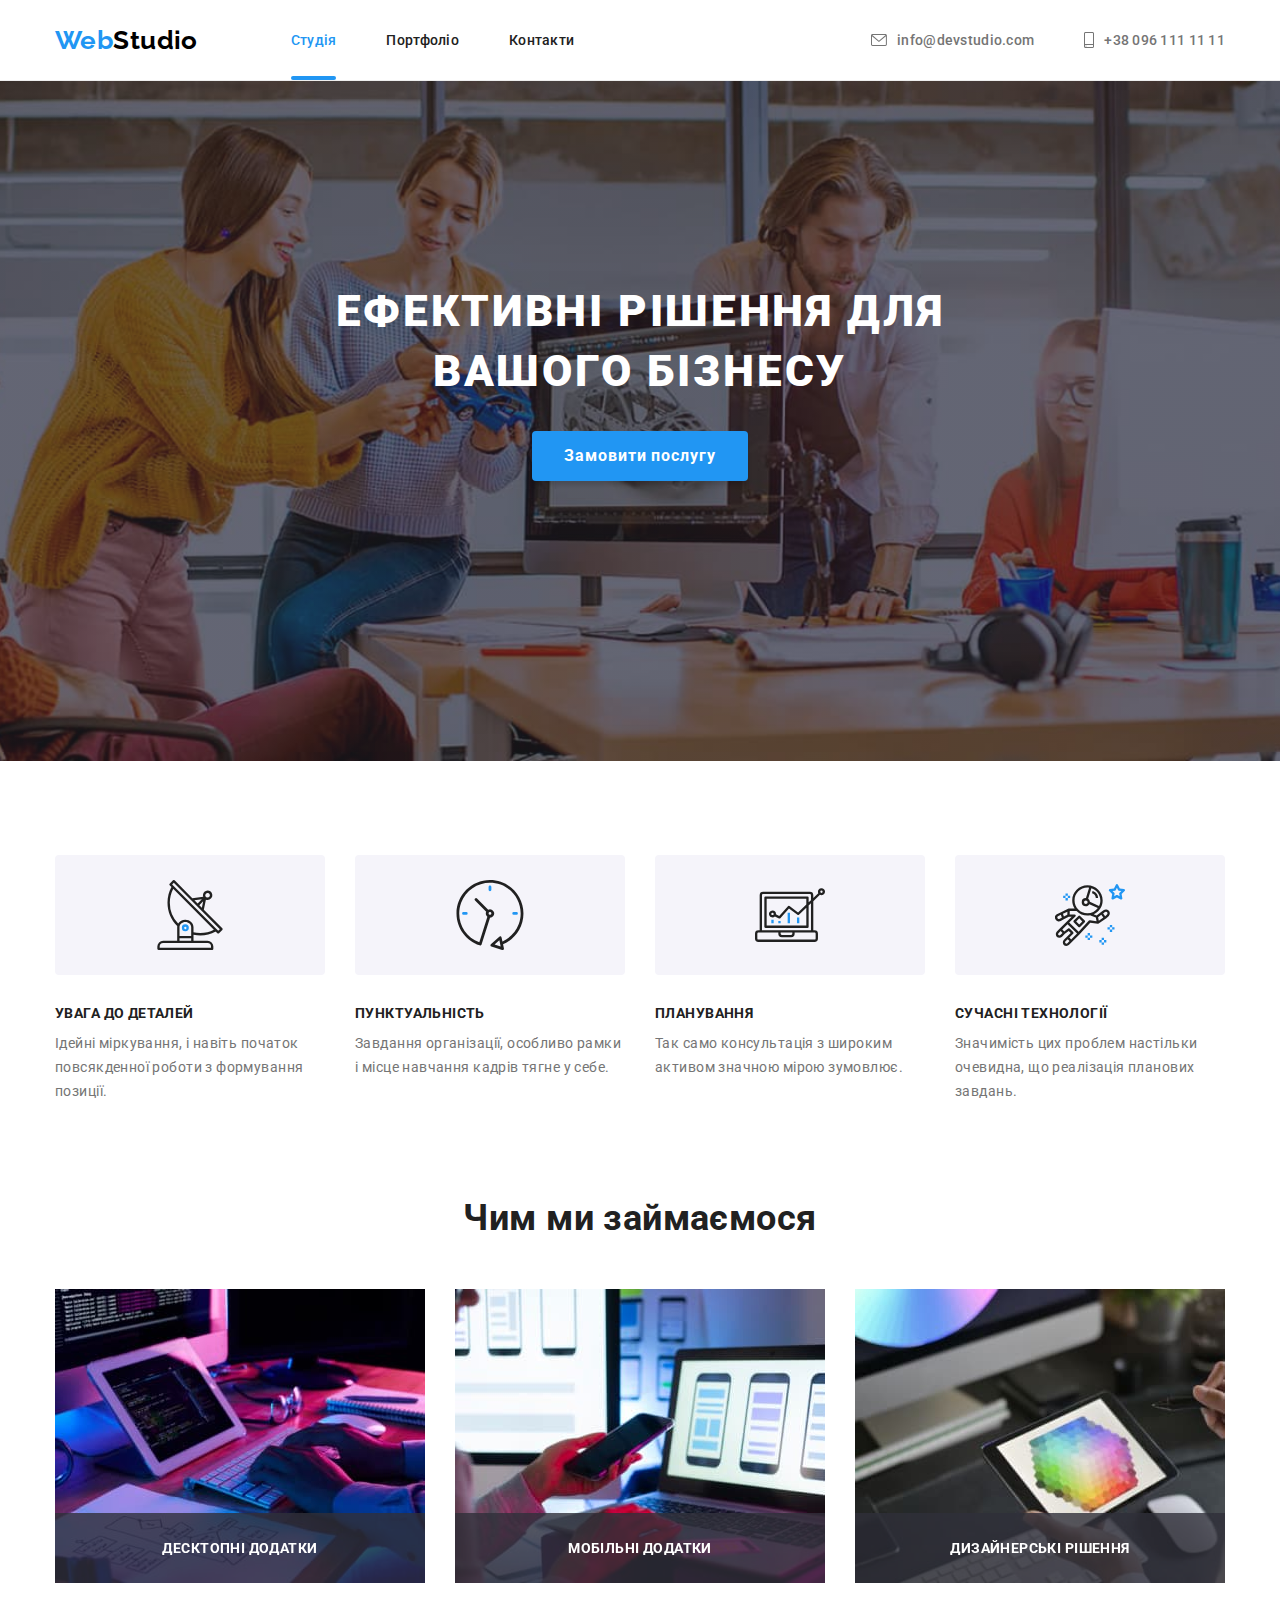
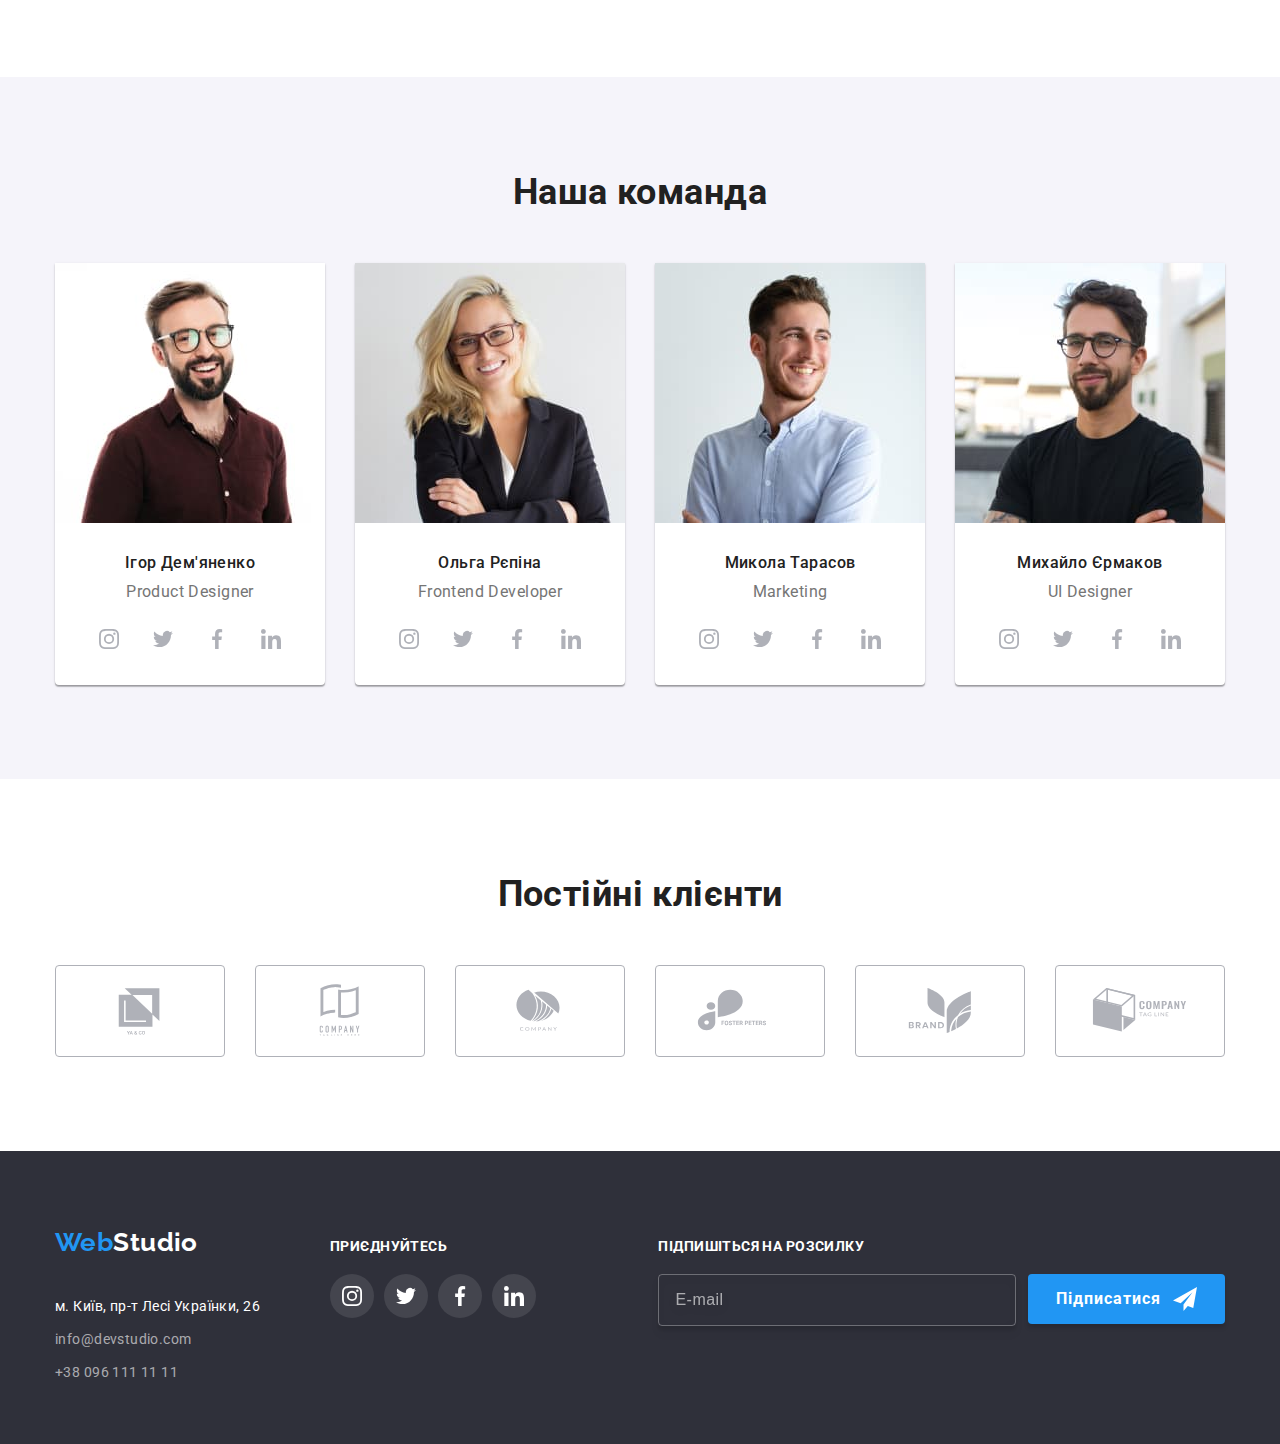
==== commit e759f976: "Update index.html" ====
--- a/index.html
+++ b/index.html
@@ -58,15 +58,20 @@
               <a href="./portfolio.html" class="navigation__link">Портфоліо</a>
             </li>
             <li class="navigation__item">
-              <a href="" class="navigation__link">Контакти</a>
+              <a href="#contacts" class="navigation__link">Контакти</a>
             </li>
           </ul>
         </nav>
 
         <div class="mobile-menu js-menu-container" id="mobile-menu">
           <button class="mobile-menu__btn js-close-menu" type="button">
-            <svg width="40" height="40" aria-label="Кнопка мобільного меню">
-              <use href="./images/icons.svg#icon-mobile-menu-close"></use>
+            <svg
+              width="40"
+              height="40"
+              fill="currentColor"
+              aria-label="Кнопка мобільного меню"
+            >
+              <use href="./images/sprite.svg#icon-cross"></use>
             </svg>
           </button>
           <ul class="mobile-menu-nav">
@@ -713,7 +718,7 @@
     <footer class="footer">
       <div class="container footer__container">
         <div class="footer__boxes">
-          <div class="footer__address">
+          <div class="footer__address" id="contacts">
             <a href="./index.html" lang="en" class="logo footer__logo link"
               >Web<span class="logo--light">Studio</span></a
             >
@@ -805,6 +810,7 @@
         </div>
       </div>
     </footer>
+
     <script src="./js/modal.js"></script>
     <script defer src="./js/mobile-menu.js"></script>
   </body>
--- a/css/main.min.css
+++ b/css/main.min.css
@@ -1 +1 @@
-*{margin:0;padding:0;-webkit-box-sizing:border-box;box-sizing:border-box}h1,h2,h3,h4,h5,h6,p{margin:0}ul{padding:0;list-style:none}a{text-decoration:none}img{display:block;max-width:100%;height:auto}input,textarea{outline:none}address{font-style:normal}.container{width:100%;padding:0px 15px;margin:0 auto}@media screen and (min-width: 480px){.container{width:480px}}@media screen and (min-width: 768px){.container{width:768px}}@media screen and (min-width: 1200px){.container{width:1200px}}.section{padding:60px 0px;background-color:#fff}@media screen and (min-width: 1200px){.section{padding:94px 0px}}.section--no-padding{padding-top:0}.section--gray-bg{background-color:#f5f4fa}body{font-family:"Roboto",sans-serif;font-size:14px;color:#757575;background-color:#fff;letter-spacing:.03em}.logo{display:block;font-family:"Raleway",sans-serif;font-weight:700;font-size:26px;line-height:1.1923076923;padding-top:16px;padding-bottom:16px;color:#2196f3}.logo--dark{color:#000}.logo--light{color:#fff}.header{border-bottom:1px solid #eee}.header__container{display:-webkit-box;display:-ms-flexbox;display:flex;-webkit-box-align:center;-ms-flex-align:center;align-items:center}.header__list{display:-webkit-box;display:-ms-flexbox;display:flex;margin-left:auto}.header__link{display:-webkit-box;display:-ms-flexbox;display:flex;-webkit-box-align:center;-ms-flex-align:center;align-items:center;color:#757575;-webkit-transition:color 250ms cubic-bezier(0.4, 0, 0.2, 1);transition:color 250ms cubic-bezier(0.4, 0, 0.2, 1)}.header__link:hover,.header__link:focus{color:#2196f3}.header__icon{fill:currentColor;margin-right:10px}.header__icon:hover{fill:currentColor}.navigation__list{display:-webkit-box;display:-ms-flexbox;display:flex;margin-left:88px;padding-top:0;padding-bottom:0}@media screen and (max-width: 767px){.navigation__list{display:none}}@media screen and (min-width: 1200px){.navigation__list{margin-left:93px}}.navigation__list .navigation__item+.navigation__item{margin-left:48px}@media screen and (min-width: 1200px){.navigation__list .navigation__item+.navigation__item{margin-left:50px}}.navigation__list .navigation__link{display:block;padding-top:32px;padding-bottom:32px;position:relative;font-weight:500;font-size:14px;line-height:1.1428571429;letter-spacing:.02em;-webkit-transition:color 250ms cubic-bezier(0.4, 0, 0.2, 1);transition:color 250ms cubic-bezier(0.4, 0, 0.2, 1);color:#212121}.navigation__list .navigation__link:hover,.navigation__list .navigation__link:focus{color:#2196f3}.navigation__link--active{color:#2196f3;-webkit-transition:color 250ms cubic-bezier(0.4, 0, 0.2, 1);transition:color 250ms cubic-bezier(0.4, 0, 0.2, 1)}.navigation__link--active::after{content:"";position:absolute;left:0;bottom:0;display:block;width:100%;height:4px;background-color:#2196f3;border-radius:2px;opacity:1;-webkit-transition:opacity 250ms cubic-bezier(0.4, 0, 0.2, 1);transition:opacity 250ms cubic-bezier(0.4, 0, 0.2, 1)}.navigation__link--active::after:hover::after{opacity:1}.header__list{display:-webkit-box;display:-ms-flexbox;display:flex;margin-left:auto}@media screen and (max-width: 767px){.header__list{display:none}}@media screen and (min-width: 768px)and (max-width: 1199px){.header__list{display:block}}@media screen and (min-width: 768px){.header__item:not(:last-child){margin-bottom:10px}}@media screen and (min-width: 1200px){.header__item:first-child{margin-right:50px;margin-bottom:0}}.header__link{display:-webkit-box;display:-ms-flexbox;display:flex;-webkit-box-align:center;-ms-flex-align:center;align-items:center;font-weight:500;font-size:12px;line-height:1.1666666667;letter-spacing:.02em;color:#757575}@media screen and (min-width: 1200px){.header__link{font-weight:500;font-size:14px;line-height:1.1428571429;letter-spacing:.02em;-webkit-transition:color 250ms cubic-bezier(0.4, 0, 0.2, 1);transition:color 250ms cubic-bezier(0.4, 0, 0.2, 1)}}.header__link:hover,.header__link:focus{color:#2196f3}.header__icon{margin-right:8px}@media screen and (min-width: 1200px){.header__icon{margin-right:10px}}.header__icon:hover{fill:currentColor}.mobile-menu{position:fixed;top:0;left:0;width:100vw;height:100vh;padding-top:48px;padding-bottom:48px;padding-left:40px;display:-webkit-box;display:-ms-flexbox;display:flex;-webkit-box-orient:vertical;-webkit-box-direction:normal;-ms-flex-direction:column;flex-direction:column;z-index:5;-webkit-transform:translateX(100%);transform:translateX(100%);-webkit-transition:-webkit-transform 250ms cubic-bezier(0.4, 0, 0.2, 1);transition:-webkit-transform 250ms cubic-bezier(0.4, 0, 0.2, 1);transition:transform 250ms cubic-bezier(0.4, 0, 0.2, 1);transition:transform 250ms cubic-bezier(0.4, 0, 0.2, 1), -webkit-transform 250ms cubic-bezier(0.4, 0, 0.2, 1);background-color:#fff;overflow-y:scroll}.mobile-menu.is-open{-webkit-transform:translateX(0);transform:translateX(0)}.mobile-menu__btn{position:absolute;top:10px;right:15px;display:-webkit-inline-box;display:-ms-inline-flexbox;display:inline-flex;margin:0;padding:0;border:none;background-color:rgba(0,0,0,0);cursor:pointer;-webkit-transition:fill 250ms cubic-bezier(0.4, 0, 0.2, 1);transition:fill 250ms cubic-bezier(0.4, 0, 0.2, 1)}.mobile-menu__btn:hover,.mobile-menu__btn:focus{fill:#2196f3}@media screen and (min-width: 768px){.mobile-menu__btn{display:none}}.mobile-menu-nav{margin-bottom:302px}.mobile-menu-nav__item:not(:last-child){margin-bottom:32px}.mobile-menu-nav__link{font-weight:500;font-size:40px;line-height:1.18;letter-spacing:.02em;color:#212121}.mobile-menu-nav__link:hover,.mobile-menu-nav__link:focus{color:#2196f3}.mobile-menu-nav__link--current{color:#2196f3}.mobile-menu-contacts{margin-top:auto;margin-bottom:64px}.mobile-menu-contacts__item:not(:last-child){margin-bottom:32px}.mobile-menu-contacts__phone{font-weight:500;font-size:34px;line-height:1.18;letter-spacing:.02em;color:#2196f3}.mobile-menu-contacts__email{color:#757575;font-weight:500;font-size:24px;line-height:1.17;letter-spacing:.02em}.mobile-menu-social{display:-webkit-box;display:-ms-flexbox;display:flex;-ms-flex-wrap:wrap;flex-wrap:wrap}.mobile-menu-social__item:not(:last-child){margin-right:20px}.mobile-menu-social__link{position:relative;font-weight:500;font-size:18px;line-height:1.22;letter-spacing:.02em;color:#2196f3}.mobile-menu-social__link::after{position:absolute;content:"";height:22px;width:1px;margin-left:10px}.mobile-menu-social__item:not(:last-child) .mobile-menu-social__link::after{background-color:#2196f3}.overlay{max-width:1600px;height:600px;margin-left:auto;margin-right:auto;padding:200px 0px;background-color:#c4c4c4;background-image:-webkit-gradient(linear, left top, right top, from(rgba(47, 48, 58, 0.4)), to(rgba(47, 48, 58, 0.4))),url(../images/hero-mob@1x.jpg);background-image:linear-gradient(to right, rgba(47, 48, 58, 0.4), rgba(47, 48, 58, 0.4)),url(../images/hero-mob@1x.jpg);background-repeat:no-repeat;background-position:center;background-size:cover}@media(min-device-pixel-ratio: 2),(-webkit-min-device-pixel-ratio: 2),(min-resolution: 192dpi),(min-resolution: 2dppx){.overlay{background-image:-webkit-gradient(linear, left top, right top, from(rgba(47, 48, 58, 0.4)), to(rgba(47, 48, 58, 0.4))),url(../images/hero-mob@2x.jpg);background-image:linear-gradient(to right, rgba(47, 48, 58, 0.4), rgba(47, 48, 58, 0.4)),url(../images/hero-mob@2x.jpg)}}@media screen and (min-width: 768px){.overlay{background-image:-webkit-gradient(linear, left top, right top, from(rgba(47, 48, 58, 0.4)), to(rgba(47, 48, 58, 0.4))),url(../images/hero-tab@1x.jpg);background-image:linear-gradient(to right, rgba(47, 48, 58, 0.4), rgba(47, 48, 58, 0.4)),url(../images/hero-tab@1x.jpg)}}@media screen and (min-width: 768px)and (min-device-pixel-ratio: 2),screen and (min-width: 768px)and (-webkit-min-device-pixel-ratio: 2),screen and (min-width: 768px)and (min-resolution: 192dpi),screen and (min-width: 768px)and (min-resolution: 2dppx){.overlay{background-image:-webkit-gradient(linear, left top, right top, from(rgba(47, 48, 58, 0.4)), to(rgba(47, 48, 58, 0.4))),url(../images/hero-tab@2x.jpg);background-image:linear-gradient(to right, rgba(47, 48, 58, 0.4), rgba(47, 48, 58, 0.4)),url(../images/hero-tab@2x.jpg)}}@media screen and (min-width: 1200px){.overlay{background-image:-webkit-gradient(linear, left top, right top, from(rgba(47, 48, 58, 0.4)), to(rgba(47, 48, 58, 0.4))),url(../images/hero-desc@1x.jpg);background-image:linear-gradient(to right, rgba(47, 48, 58, 0.4), rgba(47, 48, 58, 0.4)),url(../images/hero-desc@1x.jpg)}}@media screen and (min-width: 1200px)and (min-device-pixel-ratio: 2),screen and (min-width: 1200px)and (-webkit-min-device-pixel-ratio: 2),screen and (min-width: 1200px)and (min-resolution: 192dpi),screen and (min-width: 1200px)and (min-resolution: 2dppx){.overlay{background-image:-webkit-gradient(linear, left top, right top, from(rgba(47, 48, 58, 0.4)), to(rgba(47, 48, 58, 0.4))),url(../images/hero-desc@2x.jpg);background-image:linear-gradient(to right, rgba(47, 48, 58, 0.4), rgba(47, 48, 58, 0.4)),url(../images/hero-desc@2x.jpg)}}.hero__title{max-width:360px;font-weight:900;font-size:26px;line-height:1.6153846154;text-align:center;letter-spacing:.06em;text-transform:uppercase;margin:0px auto 30px;color:#fff}@media screen and (min-width: 1200px){.hero__title{max-width:696px;font-size:44px;line-height:1.3636363636}}.hero__button{padding-top:10px;padding-bottom:10px;font-family:inherit;font-weight:700;font-size:16px;line-height:1.875;letter-spacing:.06em;color:#fff;background-color:#2196f3;border-radius:4px;border-color:#2196f3;border-width:0;-webkit-box-shadow:0px 4px 4px rgba(0,0,0,.15);box-shadow:0px 4px 4px rgba(0,0,0,.15);cursor:pointer;-webkit-transition:background-color 250ms cubic-bezier(0.4, 0, 0.2, 1),border-color 250ms cubic-bezier(0.4, 0, 0.2, 1),-webkit-box-shadow 250ms cubic-bezier(0.4, 0, 0.2, 1);transition:background-color 250ms cubic-bezier(0.4, 0, 0.2, 1),border-color 250ms cubic-bezier(0.4, 0, 0.2, 1),-webkit-box-shadow 250ms cubic-bezier(0.4, 0, 0.2, 1);transition:background-color 250ms cubic-bezier(0.4, 0, 0.2, 1),box-shadow 250ms cubic-bezier(0.4, 0, 0.2, 1),border-color 250ms cubic-bezier(0.4, 0, 0.2, 1);transition:background-color 250ms cubic-bezier(0.4, 0, 0.2, 1),box-shadow 250ms cubic-bezier(0.4, 0, 0.2, 1),border-color 250ms cubic-bezier(0.4, 0, 0.2, 1),-webkit-box-shadow 250ms cubic-bezier(0.4, 0, 0.2, 1);display:block;margin:0 auto;padding-right:24px;padding-left:24px}@media screen and (min-width: 1200px){.hero__button{padding-right:32px;padding-left:32px}}.hero__button:hover,.hero__button:focus{background-color:#188ce8;border-color:#188ce8;-webkit-box-shadow:0px 4px 4px rgba(0,0,0,.15);box-shadow:0px 4px 4px rgba(0,0,0,.15)}.benefits{padding:60px 0}@media screen and (min-width: 768px){.benefits{padding:60px 0}}@media screen and (min-width: 1200px){.benefits{padding:94px 0}}.benefits__title{font-size:36px;line-height:1.1666666667;text-align:center;color:#212121}.benefits__title--hidden{position:absolute;width:1px;height:1px;margin:-1px;border:0;padding:0;white-space:nowrap;overflow:hidden}.benefits__list{display:-webkit-box;display:-ms-flexbox;display:flex;-ms-flex-wrap:wrap;flex-wrap:wrap;gap:30px}.benefits__item{-ms-flex-preferred-size:100%;flex-basis:100%}@media screen and (min-width: 768px){.benefits__item{-ms-flex-preferred-size:calc((100% - 30px)/2);flex-basis:calc((100% - 30px)/2)}}@media screen and (min-width: 1200px){.benefits__item{-ms-flex-preferred-size:calc((100% - 90px)/4);flex-basis:calc((100% - 90px)/4)}}.benefits__image{display:-webkit-box;display:-ms-flexbox;display:flex;-webkit-box-align:center;-ms-flex-align:center;align-items:center;-webkit-box-pack:center;-ms-flex-pack:center;justify-content:center;margin-bottom:30px;height:120px;background-repeat:no-repeat;background-position:center;background-color:#f5f4fa;border-radius:4px}.benefits__subtitle{margin-bottom:10px;font-weight:700;font-size:14px;line-height:1.1428571429;text-transform:uppercase;color:#212121}.benefits__text{line-height:1.7142857143}@media screen and (max-width: 1190px){.products{display:none}}.products__title{margin-bottom:50px;font-size:36px;line-height:1.1666666667;text-align:center;color:#212121}.products__list{display:-webkit-box;display:-ms-flexbox;display:flex}.products__item{-ms-flex-preferred-size:calc((100% - 60px)/3);flex-basis:calc((100% - 60px)/3)}.products__wrap{position:relative}.products__name{position:absolute;bottom:0;padding-top:27px;padding-bottom:27px;width:100%;font-weight:700;font-size:14px;line-height:1.1428571429;text-transform:uppercase;text-align:center;color:#fff;background-color:rgba(47,48,58,.8)}.products__list .products__item+.products__item{margin-left:30px}.team__title{font-size:28px;line-height:33px;text-align:center;margin-bottom:30px;color:#212121}@media screen and (min-width: 1200px){.team__title{margin-bottom:50px;font-size:36px;line-height:1.1666666667;text-align:center;color:#212121}}@media screen and (min-width: 768px){.team__list{display:-webkit-box;display:-ms-flexbox;display:flex;-ms-flex-wrap:wrap;flex-wrap:wrap;gap:30px}}@media screen and (min-width: 1200px){.team__list{-webkit-column-gap:30px;-moz-column-gap:30px;column-gap:30px}}.team__item{padding-bottom:24px;background:#fff;-webkit-box-shadow:0px 1px 3px rgba(0,0,0,.12),0px 1px 1px rgba(0,0,0,.14),0px 2px 1px rgba(0,0,0,.2);box-shadow:0px 1px 3px rgba(0,0,0,.12),0px 1px 1px rgba(0,0,0,.14),0px 2px 1px rgba(0,0,0,.2);border-radius:0px 0px 4px 4px}@media screen and (max-width: 767px){.team__item .team__item:not(:last-child){margin-bottom:30px}}@media screen and (min-width: 768px){.team__item{-ms-flex-preferred-size:calc((100% - 30px)/2);flex-basis:calc((100% - 30px)/2)}}@media screen and (min-width: 1200px){.team__item{-ms-flex-preferred-size:calc((100% - 90px)/4);flex-basis:calc((100% - 90px)/4)}}@media screen and (max-width: 767px){.team__item:not(:last-child){margin-bottom:30px}}.team__caption,.team__position{font-size:16px;line-height:1.1875;text-align:center}.team__caption{margin-top:30px;margin-bottom:10px;font-size:16px;line-height:1.1875;text-align:center;font-weight:500;color:#212121}.team__position{margin-bottom:16px;color:#757575}.social{display:-webkit-box;display:-ms-flexbox;display:flex;-webkit-box-align:center;-ms-flex-align:center;align-items:center;-webkit-box-pack:center;-ms-flex-pack:center;justify-content:center;-webkit-column-gap:10px;-moz-column-gap:10px;column-gap:10px}.social__item{width:44px;height:44px}.social__link{width:100%;height:100%;display:-webkit-box;display:-ms-flexbox;display:flex;-webkit-box-align:center;-ms-flex-align:center;align-items:center;-webkit-box-pack:center;-ms-flex-pack:center;justify-content:center;color:#afb1b8;border-radius:50%;fill:#afb1b8;-webkit-transition:background-color 250ms cubic-bezier(0.4, 0, 0.2, 1),fill 250ms cubic-bezier(0.4, 0, 0.2, 1);transition:background-color 250ms cubic-bezier(0.4, 0, 0.2, 1),fill 250ms cubic-bezier(0.4, 0, 0.2, 1)}.social__link:hover,.social__link:focus{background-color:#2196f3;fill:#fff}.social__link--bg-white{fill:#fff;background-color:rgba(255,255,255,.1);-webkit-transition:background-color 250ms cubic-bezier(0.4, 0, 0.2, 1);transition:background-color 250ms cubic-bezier(0.4, 0, 0.2, 1)}.clients__title{font-size:28px;line-height:33px;text-align:center;margin-bottom:30px;color:#212121}@media screen and (min-width: 1200px){.clients__title{margin-bottom:50px;font-size:36px;line-height:1.1666666667;text-align:center;color:#212121}}.clients__list{display:-webkit-box;display:-ms-flexbox;display:flex;-ms-flex-wrap:wrap;flex-wrap:wrap;gap:30px}.clients__item{-ms-flex-preferred-size:calc((100% - 30px)/2);flex-basis:calc((100% - 30px)/2)}@media screen and (min-width: 768px){.clients__item{-ms-flex-preferred-size:calc((100% - 60px)/3);flex-basis:calc((100% - 60px)/3)}}@media screen and (min-width: 1200px){.clients__item{-ms-flex-preferred-size:calc((100% - 150px)/6);flex-basis:calc((100% - 150px)/6)}}.clients__link{display:-webkit-box;display:-ms-flexbox;display:flex;-webkit-box-align:center;-ms-flex-align:center;align-items:center;-webkit-box-pack:center;-ms-flex-pack:center;justify-content:center;height:92px;color:#afb1b8;border:1px solid #afb1b8;border-radius:4px;-webkit-transition:color 250ms cubic-bezier(0.4, 0, 0.2, 1),border 250ms cubic-bezier(0.4, 0, 0.2, 1);transition:color 250ms cubic-bezier(0.4, 0, 0.2, 1),border 250ms cubic-bezier(0.4, 0, 0.2, 1)}.clients__link:hover,.clients__link:focus{border-color:#2196f3;color:#2196f3}.clients__icon{fill:currentColor}.clients__icon:hover,.clients__icon:focus{fill:currentColor}.footer{padding-top:60px;padding-bottom:60px;background-color:#2f303a}.footer__container{display:-webkit-box;display:-ms-flexbox;display:flex;-webkit-box-orient:vertical;-webkit-box-direction:normal;-ms-flex-direction:column;flex-direction:column}@media screen and (min-width: 1200px){.footer__container{-webkit-box-orient:horizontal;-webkit-box-direction:normal;-ms-flex-direction:row;flex-direction:row;-webkit-box-align:baseline;-ms-flex-align:baseline;align-items:baseline}}.footer__boxes{margin-bottom:60px}@media screen and (min-width: 768px)and (max-width: 1199px){.footer__boxes{display:-webkit-box;display:-ms-flexbox;display:flex;-ms-flex-pack:distribute;justify-content:space-around;-webkit-box-align:baseline;-ms-flex-align:baseline;align-items:baseline}}@media screen and (min-width: 1200px){.footer__boxes{display:-webkit-box;display:-ms-flexbox;display:flex;-webkit-box-align:baseline;-ms-flex-align:baseline;align-items:baseline;margin-bottom:0}}.footer__address{margin-right:70px}@media screen and (max-width: 767px){.footer__address{margin-bottom:60px;margin-right:0}}@media screen and (max-width: 1199px){.footer__address{text-align:center}}.footer__logo{display:inline-block;margin-bottom:20px}.footer__item:not(:last-child){margin-bottom:9px}.footer__link{font-style:normal;line-height:1.7142857143;color:rgba(255,255,255,.6);-webkit-transition:color 250ms cubic-bezier(0.4, 0, 0.2, 1);transition:color 250ms cubic-bezier(0.4, 0, 0.2, 1)}.footer__link:hover,.footer__link:focus{color:#2196f3}.footer__link--light{color:#fff}.footer__title{text-align:center;margin-bottom:20px;font-weight:700;font-size:14px;line-height:1.1428571429;text-transform:uppercase;color:#fff}@media screen and (min-width: 1200px){.footer__title{text-align:left}}@media screen and (min-width: 1200px){.footer__form{margin-left:auto}}.subscription-form{-webkit-box-pack:center;-ms-flex-pack:center;justify-content:center}.subscription-form__label{display:block;text-align:center;margin-bottom:20px;font-weight:700;font-size:14px;line-height:1.1428571429;text-transform:uppercase;color:#fff}@media screen and (min-width: 1200px){.subscription-form__label{text-align:left}}.subscription-form__field{display:block}@media screen and (min-width: 1200px){.subscription-form__field{display:-webkit-box;display:-ms-flexbox;display:flex}}.subscription-form__field .subscription-form__input{display:-webkit-box;display:-ms-flexbox;display:flex;margin-left:auto;margin-right:auto;max-width:450px;width:100%;margin-bottom:20px;padding:15px 16px;border:1px solid rgba(255,255,255,.3);-webkit-filter:drop-shadow(0px 4px 4px rgba(0, 0, 0, 0.15));filter:drop-shadow(0px 4px 4px rgba(0, 0, 0, 0.15));border-radius:4px;background:none;font-size:16px;line-height:1.25;letter-spacing:.03em;color:#fff;-webkit-box-shadow:0px 4px 4px rgba(0,0,0,.15);box-shadow:0px 4px 4px rgba(0,0,0,.15);outline:none}@media screen and (min-width: 1200px){.subscription-form__field .subscription-form__input{width:358px;margin-right:12px}}.subscription-form__field .subscription-form__input:focus,.subscription-form__field .subscription-form__input:hover{border:1px solid #2196f3}.subscription-form__field .subscription-form__input::-webkit-input-placeholder{font-size:16px;line-height:1.25;color:rgba(255,255,255,.6)}.subscription-form__field .subscription-form__input::-moz-placeholder{font-size:16px;line-height:1.25;color:rgba(255,255,255,.6)}.subscription-form__field .subscription-form__input:-ms-input-placeholder{font-size:16px;line-height:1.25;color:rgba(255,255,255,.6)}.subscription-form__field .subscription-form__input::-ms-input-placeholder{font-size:16px;line-height:1.25;color:rgba(255,255,255,.6)}.subscription-form__field .subscription-form__input::placeholder{font-size:16px;line-height:1.25;color:rgba(255,255,255,.6)}.subscription-form__btn{display:block;display:-webkit-box;display:-ms-flexbox;display:flex;-webkit-box-align:center;-ms-flex-align:center;align-items:center;padding-top:10px;padding-bottom:10px;font-family:inherit;font-weight:700;font-size:16px;line-height:1.875;letter-spacing:.06em;color:#fff;background-color:#2196f3;border-radius:4px;border-color:#2196f3;border-width:0;-webkit-box-shadow:0px 4px 4px rgba(0,0,0,.15);box-shadow:0px 4px 4px rgba(0,0,0,.15);cursor:pointer;-webkit-transition:background-color 250ms cubic-bezier(0.4, 0, 0.2, 1),border-color 250ms cubic-bezier(0.4, 0, 0.2, 1),-webkit-box-shadow 250ms cubic-bezier(0.4, 0, 0.2, 1);transition:background-color 250ms cubic-bezier(0.4, 0, 0.2, 1),border-color 250ms cubic-bezier(0.4, 0, 0.2, 1),-webkit-box-shadow 250ms cubic-bezier(0.4, 0, 0.2, 1);transition:background-color 250ms cubic-bezier(0.4, 0, 0.2, 1),box-shadow 250ms cubic-bezier(0.4, 0, 0.2, 1),border-color 250ms cubic-bezier(0.4, 0, 0.2, 1);transition:background-color 250ms cubic-bezier(0.4, 0, 0.2, 1),box-shadow 250ms cubic-bezier(0.4, 0, 0.2, 1),border-color 250ms cubic-bezier(0.4, 0, 0.2, 1),-webkit-box-shadow 250ms cubic-bezier(0.4, 0, 0.2, 1);padding-left:28px;padding-right:28px;height:50px}@media screen and (max-width: 1199px){.subscription-form__btn{margin-left:auto;margin-right:auto}}.subscription-form__btn:hover,.subscription-form__btn:focus{background-color:#188ce8;border-color:#188ce8;-webkit-box-shadow:0px 4px 4px rgba(0,0,0,.15);box-shadow:0px 4px 4px rgba(0,0,0,.15)}.subscription-form__icon{fill:currentColor;margin-left:12px}.button-set{display:-webkit-box;display:-ms-flexbox;display:flex;margin-bottom:50px}@media screen and (min-width: 768px){.button-set{-webkit-box-pack:center;-ms-flex-pack:center;justify-content:center;margin:0px auto 50px}}.button-set__button{font-family:inherit;display:-webkit-box;display:-ms-flexbox;display:flex;padding:6px 22px;font-weight:500;font-size:16px;line-height:1.625;letter-spacing:.03em;color:#212121;background-color:#f5f4fa;border-radius:4px;border-color:#f5f4fa;border-width:0;cursor:pointer;-webkit-transition:background-color 250ms cubic-bezier(0.4, 0, 0.2, 1),color 250ms cubic-bezier(0.4, 0, 0.2, 1),border-color 250ms cubic-bezier(0.4, 0, 0.2, 1),-webkit-box-shadow 250ms cubic-bezier(0.4, 0, 0.2, 1);transition:background-color 250ms cubic-bezier(0.4, 0, 0.2, 1),color 250ms cubic-bezier(0.4, 0, 0.2, 1),border-color 250ms cubic-bezier(0.4, 0, 0.2, 1),-webkit-box-shadow 250ms cubic-bezier(0.4, 0, 0.2, 1);transition:background-color 250ms cubic-bezier(0.4, 0, 0.2, 1),color 250ms cubic-bezier(0.4, 0, 0.2, 1),box-shadow 250ms cubic-bezier(0.4, 0, 0.2, 1),border-color 250ms cubic-bezier(0.4, 0, 0.2, 1);transition:background-color 250ms cubic-bezier(0.4, 0, 0.2, 1),color 250ms cubic-bezier(0.4, 0, 0.2, 1),box-shadow 250ms cubic-bezier(0.4, 0, 0.2, 1),border-color 250ms cubic-bezier(0.4, 0, 0.2, 1),-webkit-box-shadow 250ms cubic-bezier(0.4, 0, 0.2, 1)}.button-set__button:hover,.button-set__button:focus{color:#fff;background-color:#2196f3;border-color:#2196f3;-webkit-box-shadow:0px 3px 1px rgba(0,0,0,.1),0px 1px 2px rgba(0,0,0,.08),0px 2px 2px rgba(0,0,0,.12);box-shadow:0px 3px 1px rgba(0,0,0,.1),0px 1px 2px rgba(0,0,0,.08),0px 2px 2px rgba(0,0,0,.12)}.portfolio__title{margin-bottom:50px;font-size:36px;line-height:1.1666666667;text-align:center;color:#212121}.portfolio__title--hidden{position:absolute;width:1px;height:1px;margin:-1px;border:0;padding:0;white-space:nowrap;overflow:hidden}.portfolio__button-set{display:-webkit-box;display:-ms-flexbox;display:flex;-webkit-box-align:baseline;-ms-flex-align:baseline;align-items:baseline;-ms-flex-wrap:wrap;flex-wrap:wrap;max-width:326px;gap:8px}@media screen and (min-width: 768px){.portfolio__button-set{max-width:575px}}.portfolio__list{display:-webkit-box;display:-ms-flexbox;display:flex;-ms-flex-wrap:wrap;flex-wrap:wrap;gap:30px}.portfolio__item{border-bottom:1px;border-color:.portfolio__item PrimaryBorderColor;-webkit-transition:-webkit-box-shadow 250ms cubic-bezier(0.4, 0, 0.2, 1);transition:-webkit-box-shadow 250ms cubic-bezier(0.4, 0, 0.2, 1);transition:box-shadow 250ms cubic-bezier(0.4, 0, 0.2, 1);transition:box-shadow 250ms cubic-bezier(0.4, 0, 0.2, 1), -webkit-box-shadow 250ms cubic-bezier(0.4, 0, 0.2, 1)}@media screen and (min-width: 768px){.portfolio__item{-ms-flex-preferred-size:calc((100% - 30px)/2);flex-basis:calc((100% - 30px)/2)}}@media screen and (min-width: 1200px){.portfolio__item{-ms-flex-preferred-size:calc((100% - 60px)/3);flex-basis:calc((100% - 60px)/3)}}.portfolio__item:hover,.portfolio__item:focus{-webkit-box-shadow:0px 1px 1px rgba(0,0,0,.12),0px 4px 4px rgba(0,0,0,.06),1px 4px 6px rgba(0,0,0,.16);box-shadow:0px 1px 1px rgba(0,0,0,.12),0px 4px 4px rgba(0,0,0,.06),1px 4px 6px rgba(0,0,0,.16)}.portfolio__link{display:block}.portfolio__thumb{position:relative;overflow:hidden}.portfolio__paragraph{position:absolute;width:100%;height:100%;left:0;top:0;padding:63px 24px;font-size:18px;line-height:1.5555555556;color:#fff;background:rgba(33,150,243,.9);-webkit-transform:translateY(100%);transform:translateY(100%);-webkit-transition:-webkit-transform 250ms cubic-bezier(0.4, 0, 0.2, 1);transition:-webkit-transform 250ms cubic-bezier(0.4, 0, 0.2, 1);transition:transform 250ms cubic-bezier(0.4, 0, 0.2, 1);transition:transform 250ms cubic-bezier(0.4, 0, 0.2, 1), -webkit-transform 250ms cubic-bezier(0.4, 0, 0.2, 1)}.portfolio__link:hover .portfolio__paragraph{opacity:1;-webkit-transform:translateY(0);transform:translateY(0)}.portfolio__img{display:block}.portfolio__text{padding:20px 24px;border-right:1px solid #eee;border-bottom:1px solid #eee;border-left:1px solid #eee}@media screen and (min-width: 768px)and (max-width: 1199px){.portfolio__text--padding{padding-bottom:56px}}.portfolio__name{margin-bottom:4px;font-size:18px;line-height:2;letter-spacing:.06em;color:#212121}.portfolio__description{font-size:16px;line-height:1.875;color:#757575}.backdrop{position:fixed;top:0;left:0;width:100%;min-height:100%;background-color:rgba(0,0,0,.2);opacity:1;-webkit-transition:opacity 250ms cubic-bezier(0.4, 0, 0.2, 1);transition:opacity 250ms cubic-bezier(0.4, 0, 0.2, 1)}.backdrop.is-hidden .modal{-webkit-transform:translate(-50%, -50%) scale(0.9);transform:translate(-50%, -50%) scale(0.9)}.is-hidden{opacity:0;pointer-events:none}.modal{position:absolute;top:50%;left:50%;max-width:450px;width:100%;padding:40px;background-color:#fff;border-radius:4px;-webkit-box-shadow:0px 1px 3px rgba(0,0,0,.12),0px 1px 1px rgba(0,0,0,.14),0px 2px 1px rgba(0,0,0,.2);box-shadow:0px 1px 3px rgba(0,0,0,.12),0px 1px 1px rgba(0,0,0,.14),0px 2px 1px rgba(0,0,0,.2);-webkit-transform:translate(-50%, -50%) scale(1);transform:translate(-50%, -50%) scale(1);-webkit-transition:-webkit-transform 250ms cubic-bezier(0.4, 0, 0.2, 1);transition:-webkit-transform 250ms cubic-bezier(0.4, 0, 0.2, 1);transition:transform 250ms cubic-bezier(0.4, 0, 0.2, 1);transition:transform 250ms cubic-bezier(0.4, 0, 0.2, 1), -webkit-transform 250ms cubic-bezier(0.4, 0, 0.2, 1)}@media screen and (min-width: 1200px){.modal{max-width:528px}}.form__btn-close{position:absolute;top:8px;right:8px;width:30px;height:30px;display:-webkit-box;display:-ms-flexbox;display:flex;-webkit-box-align:center;-ms-flex-align:center;align-items:center;-webkit-box-pack:center;-ms-flex-pack:center;justify-content:center;fill:#000;background-color:#fff;border-radius:50%;border:1px solid rgba(0,0,0,.1);cursor:pointer;-webkit-transition:fill 250ms cubic-bezier(0.4, 0, 0.2, 1);transition:fill 250ms cubic-bezier(0.4, 0, 0.2, 1)}.form__btn-close:hover,.form__btn-close:focus{fill:#2196f3}.form__title{margin-bottom:12px;font-weight:700;font-size:20px;line-height:1.5;text-align:center;color:#212121}@media screen and (min-width: 1200px){.form__title{line-height:1.15}}.form-container{margin-bottom:20px}.form__field{display:-webkit-box;display:-ms-flexbox;display:flex;-webkit-box-orient:vertical;-webkit-box-direction:normal;-ms-flex-direction:column;flex-direction:column;position:relative}.form__field:not(:last-child){margin-bottom:10px}.form__field:focus-within{fill:#2196f3}.form__field label{margin-bottom:4px;font-size:12px;line-height:1.1666666667;letter-spacing:.01em;color:#757575}.form__field .form__input{padding:11px 42px;border:1px solid rgba(33,33,33,.2);border-radius:4px}.form__field .form__input:focus-within,.form__field .form__input:hover{border:1px solid #2196f3;outline:none}.form__field .form__icon{position:absolute;display:inline-block;top:50%;left:12px}.form__text{padding:12px 16px;resize:none;height:120px;border:1px solid rgba(33,33,33,.2);border-radius:4px}.form__text:focus-within,.form__text:hover{border:1px solid #2196f3;outline:none}.form__text::-webkit-input-placeholder{font-size:12px;line-height:1.1666666667;letter-spacing:.01em;color:rgba(117,117,117,.5)}.form__text::-moz-placeholder{font-size:12px;line-height:1.1666666667;letter-spacing:.01em;color:rgba(117,117,117,.5)}.form__text:-ms-input-placeholder{font-size:12px;line-height:1.1666666667;letter-spacing:.01em;color:rgba(117,117,117,.5)}.form__text::-ms-input-placeholder{font-size:12px;line-height:1.1666666667;letter-spacing:.01em;color:rgba(117,117,117,.5)}.form__text::placeholder{font-size:12px;line-height:1.1666666667;letter-spacing:.01em;color:rgba(117,117,117,.5)}.form__checkbox{display:-webkit-box;display:-ms-flexbox;display:flex;-webkit-box-pack:center;-ms-flex-pack:center;justify-content:center;margin-bottom:30px}.form__checkbox-input{-webkit-appearance:none;-moz-appearance:none;appearance:none;outline:none}.form__icon-checkbox{display:inline-block;margin-right:9px;width:16px;height:15px;border:2px solid #212121;border-radius:2px;cursor:pointer;-webkit-transition:border-color 250ms cubic-bezier(0.4, 0, 0.2, 1),background-image 250ms cubic-bezier(0.4, 0, 0.2, 1),background-color 250ms cubic-bezier(0.4, 0, 0.2, 1);transition:border-color 250ms cubic-bezier(0.4, 0, 0.2, 1),background-image 250ms cubic-bezier(0.4, 0, 0.2, 1),background-color 250ms cubic-bezier(0.4, 0, 0.2, 1)}.form__checkbox-input:checked+.form__icon-checkbox{background-color:#2196f3;background-image:url(../images/icon-checked.svg);background-size:contain;background-repeat:no-repeat;background-origin:border-box;background-position:center;border-color:#2196f3}.form__policy{display:-webkit-box;display:-ms-flexbox;display:flex;-webkit-box-align:center;-ms-flex-align:center;align-items:center}.form__checkbox-policy{font-size:12px;line-height:1.1666666667;color:#757575}@media screen and (min-width: 1200px){.form__checkbox-policy{line-height:1.7142857143}}.form__policy-link{color:#2196f3;text-decoration:underline}.form__form-btn{padding-top:10px;padding-bottom:10px;font-family:inherit;font-weight:700;font-size:16px;line-height:1.875;letter-spacing:.06em;color:#fff;background-color:#2196f3;border-radius:4px;border-color:#2196f3;border-width:0;-webkit-box-shadow:0px 4px 4px rgba(0,0,0,.15);box-shadow:0px 4px 4px rgba(0,0,0,.15);cursor:pointer;-webkit-transition:background-color 250ms cubic-bezier(0.4, 0, 0.2, 1),border-color 250ms cubic-bezier(0.4, 0, 0.2, 1),-webkit-box-shadow 250ms cubic-bezier(0.4, 0, 0.2, 1);transition:background-color 250ms cubic-bezier(0.4, 0, 0.2, 1),border-color 250ms cubic-bezier(0.4, 0, 0.2, 1),-webkit-box-shadow 250ms cubic-bezier(0.4, 0, 0.2, 1);transition:background-color 250ms cubic-bezier(0.4, 0, 0.2, 1),box-shadow 250ms cubic-bezier(0.4, 0, 0.2, 1),border-color 250ms cubic-bezier(0.4, 0, 0.2, 1);transition:background-color 250ms cubic-bezier(0.4, 0, 0.2, 1),box-shadow 250ms cubic-bezier(0.4, 0, 0.2, 1),border-color 250ms cubic-bezier(0.4, 0, 0.2, 1),-webkit-box-shadow 250ms cubic-bezier(0.4, 0, 0.2, 1);display:block;padding-left:52px;padding-right:52px;margin:0 auto;height:50px}.form__form-btn:hover,.form__form-btn:focus{background-color:#188ce8;border-color:#188ce8;-webkit-box-shadow:0px 4px 4px rgba(0,0,0,.15);box-shadow:0px 4px 4px rgba(0,0,0,.15)}/*# sourceMappingURL=main.min.css.map */+*{margin:0;padding:0;-webkit-box-sizing:border-box;box-sizing:border-box}h1,h2,h3,h4,h5,h6,p{margin:0}ul{padding:0;list-style:none}a{text-decoration:none}img{display:block;max-width:100%;height:auto}input,textarea{outline:none}address{font-style:normal}.container{width:100%;padding:0px 15px;margin:0 auto}@media screen and (min-width: 480px){.container{width:480px}}@media screen and (min-width: 768px){.container{width:768px}}@media screen and (min-width: 1200px){.container{width:1200px}}.section{padding:60px 0px;background-color:#fff}@media screen and (min-width: 1200px){.section{padding:94px 0px}}.section--no-padding{padding-top:0}.section--gray-bg{background-color:#f5f4fa}body{font-family:"Roboto",sans-serif;font-size:14px;color:#757575;background-color:#fff;letter-spacing:.03em}.logo{display:block;font-family:"Raleway",sans-serif;font-weight:700;font-size:26px;line-height:1.1923076923;padding-top:16px;padding-bottom:16px;color:#2196f3}.logo--dark{color:#000}.logo--light{color:#fff}.header{border-bottom:1px solid #eee}.header__container{display:-webkit-box;display:-ms-flexbox;display:flex;-webkit-box-align:center;-ms-flex-align:center;align-items:center}.header__list{display:-webkit-box;display:-ms-flexbox;display:flex;margin-left:auto}.header__link{display:-webkit-box;display:-ms-flexbox;display:flex;-webkit-box-align:center;-ms-flex-align:center;align-items:center;color:#757575;-webkit-transition:color 250ms cubic-bezier(0.4, 0, 0.2, 1);transition:color 250ms cubic-bezier(0.4, 0, 0.2, 1)}.header__link:hover,.header__link:focus{color:#2196f3}.header__icon{fill:currentColor;margin-right:10px}.header__icon:hover{fill:currentColor}.navigation__list{display:-webkit-box;display:-ms-flexbox;display:flex;margin-left:88px;padding-top:0;padding-bottom:0}@media screen and (max-width: 767px){.navigation__list{display:none}}@media screen and (min-width: 1200px){.navigation__list{margin-left:93px}}.navigation__list .navigation__item+.navigation__item{margin-left:48px}@media screen and (min-width: 1200px){.navigation__list .navigation__item+.navigation__item{margin-left:50px}}.navigation__list .navigation__link{display:block;padding-top:32px;padding-bottom:32px;font-weight:500;letter-spacing:.02em;position:relative;font-weight:500;font-size:14px;line-height:1.1428571429;letter-spacing:.02em;-webkit-transition:color 250ms cubic-bezier(0.4, 0, 0.2, 1);transition:color 250ms cubic-bezier(0.4, 0, 0.2, 1);color:#212121;transition:color 250ms cubic-bezier(0.4, 0, 0.2, 1)}.navigation__list .navigation__link:hover,.navigation__list .navigation__link:focus{color:#2196f3}.navigation__list .navigation__link--active{color:#2196f3;-webkit-transition:color 250ms cubic-bezier(0.4, 0, 0.2, 1);transition:color 250ms cubic-bezier(0.4, 0, 0.2, 1)}.navigation__link--active::after{content:"";position:absolute;left:0;bottom:0;display:block;width:100%;height:4px;background-color:#2196f3;border-radius:2px;opacity:1;-webkit-transition:opacity 250ms cubic-bezier(0.4, 0, 0.2, 1);transition:opacity 250ms cubic-bezier(0.4, 0, 0.2, 1)}.navigation__link--active::after:hover::after{opacity:1}.header__list{display:-webkit-box;display:-ms-flexbox;display:flex;margin-left:auto}@media screen and (max-width: 767px){.header__list{display:none}}@media screen and (min-width: 768px)and (max-width: 1199px){.header__list{display:block}}@media screen and (min-width: 768px){.header__item:not(:last-child){margin-bottom:10px}}@media screen and (min-width: 1200px){.header__item:first-child{margin-right:50px;margin-bottom:0}}.header__link{display:-webkit-box;display:-ms-flexbox;display:flex;-webkit-box-align:center;-ms-flex-align:center;align-items:center;font-weight:500;font-size:12px;line-height:1.1666666667;letter-spacing:.02em;color:#757575}@media screen and (min-width: 1200px){.header__link{font-weight:500;font-size:14px;line-height:1.1428571429;letter-spacing:.02em;-webkit-transition:color 250ms cubic-bezier(0.4, 0, 0.2, 1);transition:color 250ms cubic-bezier(0.4, 0, 0.2, 1)}}.header__link:hover,.header__link:focus{color:#2196f3}.header__icon{margin-right:8px}@media screen and (min-width: 1200px){.header__icon{margin-right:10px}}.header__icon:hover{fill:currentColor}.mobile-menu{position:fixed;top:0;left:0;width:100vw;height:100vh;padding-top:48px;padding-bottom:48px;padding-left:40px;display:-webkit-box;display:-ms-flexbox;display:flex;-webkit-box-orient:vertical;-webkit-box-direction:normal;-ms-flex-direction:column;flex-direction:column;z-index:5;-webkit-transform:translateX(100%);transform:translateX(100%);-webkit-transition:-webkit-transform 250ms cubic-bezier(0.4, 0, 0.2, 1);transition:-webkit-transform 250ms cubic-bezier(0.4, 0, 0.2, 1);transition:transform 250ms cubic-bezier(0.4, 0, 0.2, 1);transition:transform 250ms cubic-bezier(0.4, 0, 0.2, 1), -webkit-transform 250ms cubic-bezier(0.4, 0, 0.2, 1);background-color:#fff;overflow-y:scroll}.mobile-menu.is-open{-webkit-transform:translateX(0);transform:translateX(0)}.mobile-menu__btn{position:absolute;top:10px;right:15px;display:-webkit-inline-box;display:-ms-inline-flexbox;display:inline-flex;margin:0;padding:0;border:none;background-color:rgba(0,0,0,0);cursor:pointer;-webkit-transition:fill 250ms cubic-bezier(0.4, 0, 0.2, 1);transition:fill 250ms cubic-bezier(0.4, 0, 0.2, 1)}.mobile-menu__btn:hover,.mobile-menu__btn:focus{fill:#2196f3}@media screen and (min-width: 768px){.mobile-menu__btn{display:none}}.mobile-menu-nav{margin-bottom:302px}.mobile-menu-nav__item:not(:last-child){margin-bottom:32px}.mobile-menu-nav__link{font-weight:500;font-size:40px;line-height:1.18;letter-spacing:.02em;color:#212121}.mobile-menu-nav__link:hover,.mobile-menu-nav__link:focus{color:#2196f3}.mobile-menu-nav__link--current{color:#2196f3}.mobile-menu-contacts{margin-top:auto;margin-bottom:64px}.mobile-menu-contacts__item:not(:last-child){margin-bottom:32px}.mobile-menu-contacts__phone{font-weight:500;font-size:34px;line-height:1.18;letter-spacing:.02em;color:#2196f3}.mobile-menu-contacts__email{color:#757575;font-weight:500;font-size:24px;line-height:1.17;letter-spacing:.02em}.mobile-menu-social{display:-webkit-box;display:-ms-flexbox;display:flex;-ms-flex-wrap:wrap;flex-wrap:wrap}.mobile-menu-social__item:not(:last-child){margin-right:20px}.mobile-menu-social__link{position:relative;font-weight:500;font-size:18px;line-height:1.22;letter-spacing:.02em;color:#2196f3}.mobile-menu-social__link::after{position:absolute;content:"";height:22px;width:1px;margin-left:10px}.mobile-menu-social__item:not(:last-child) .mobile-menu-social__link::after{background-color:#2196f3}.overlay{max-width:1600px;margin-left:auto;margin-right:auto;padding:118px 0px 118px;background-color:#c4c4c4;background-image:-webkit-gradient(linear, left top, right top, from(rgba(47, 48, 58, 0.4)), to(rgba(47, 48, 58, 0.4))),url(../images/hero-mob@1x.jpg);background-image:linear-gradient(to right, rgba(47, 48, 58, 0.4), rgba(47, 48, 58, 0.4)),url(../images/hero-mob@1x.jpg);background-repeat:no-repeat;background-position:center;background-size:cover}@media(min-device-pixel-ratio: 2),(-webkit-min-device-pixel-ratio: 2),(min-resolution: 192dpi),(min-resolution: 2dppx){.overlay{background-image:-webkit-gradient(linear, left top, right top, from(rgba(47, 48, 58, 0.4)), to(rgba(47, 48, 58, 0.4))),url(../images/hero-mob@2x.jpg);background-image:linear-gradient(to right, rgba(47, 48, 58, 0.4), rgba(47, 48, 58, 0.4)),url(../images/hero-mob@2x.jpg)}}@media screen and (min-width: 768px){.overlay{padding:118px 0px 118px;background-image:-webkit-gradient(linear, left top, right top, from(rgba(47, 48, 58, 0.4)), to(rgba(47, 48, 58, 0.4))),url(../images/hero-tab@1x.jpg);background-image:linear-gradient(to right, rgba(47, 48, 58, 0.4), rgba(47, 48, 58, 0.4)),url(../images/hero-tab@1x.jpg)}}@media screen and (min-width: 768px)and (min-device-pixel-ratio: 2),screen and (min-width: 768px)and (-webkit-min-device-pixel-ratio: 2),screen and (min-width: 768px)and (min-resolution: 192dpi),screen and (min-width: 768px)and (min-resolution: 2dppx){.overlay{background-image:-webkit-gradient(linear, left top, right top, from(rgba(47, 48, 58, 0.4)), to(rgba(47, 48, 58, 0.4))),url(../images/hero-tab@2x.jpg);background-image:linear-gradient(to right, rgba(47, 48, 58, 0.4), rgba(47, 48, 58, 0.4)),url(../images/hero-tab@2x.jpg)}}@media screen and (min-width: 1200px){.overlay{padding:200px 0px 280px;background-image:-webkit-gradient(linear, left top, right top, from(rgba(47, 48, 58, 0.4)), to(rgba(47, 48, 58, 0.4))),url(../images/hero-desc@1x.jpg);background-image:linear-gradient(to right, rgba(47, 48, 58, 0.4), rgba(47, 48, 58, 0.4)),url(../images/hero-desc@1x.jpg)}}@media screen and (min-width: 1200px)and (min-device-pixel-ratio: 2),screen and (min-width: 1200px)and (-webkit-min-device-pixel-ratio: 2),screen and (min-width: 1200px)and (min-resolution: 192dpi),screen and (min-width: 1200px)and (min-resolution: 2dppx){.overlay{background-image:-webkit-gradient(linear, left top, right top, from(rgba(47, 48, 58, 0.4)), to(rgba(47, 48, 58, 0.4))),url(../images/hero-desc@2x.jpg);background-image:linear-gradient(to right, rgba(47, 48, 58, 0.4), rgba(47, 48, 58, 0.4)),url(../images/hero-desc@2x.jpg)}}.hero__title{max-width:360px;font-weight:900;font-size:26px;line-height:1.6153846154;text-align:center;letter-spacing:.06em;text-transform:uppercase;margin:0px auto 30px;color:#fff}@media screen and (min-width: 1200px){.hero__title{max-width:696px;font-size:44px;line-height:1.3636363636}}.hero__button{padding-top:10px;padding-bottom:10px;font-family:inherit;font-weight:700;font-size:16px;line-height:1.875;letter-spacing:.06em;color:#fff;background-color:#2196f3;border-radius:4px;border-color:#2196f3;border-width:0;-webkit-box-shadow:0px 4px 4px rgba(0,0,0,.15);box-shadow:0px 4px 4px rgba(0,0,0,.15);cursor:pointer;-webkit-transition:background-color 250ms cubic-bezier(0.4, 0, 0.2, 1),border-color 250ms cubic-bezier(0.4, 0, 0.2, 1),-webkit-box-shadow 250ms cubic-bezier(0.4, 0, 0.2, 1);transition:background-color 250ms cubic-bezier(0.4, 0, 0.2, 1),border-color 250ms cubic-bezier(0.4, 0, 0.2, 1),-webkit-box-shadow 250ms cubic-bezier(0.4, 0, 0.2, 1);transition:background-color 250ms cubic-bezier(0.4, 0, 0.2, 1),box-shadow 250ms cubic-bezier(0.4, 0, 0.2, 1),border-color 250ms cubic-bezier(0.4, 0, 0.2, 1);transition:background-color 250ms cubic-bezier(0.4, 0, 0.2, 1),box-shadow 250ms cubic-bezier(0.4, 0, 0.2, 1),border-color 250ms cubic-bezier(0.4, 0, 0.2, 1),-webkit-box-shadow 250ms cubic-bezier(0.4, 0, 0.2, 1);display:block;margin:0 auto;padding-right:24px;padding-left:24px}@media screen and (min-width: 1200px){.hero__button{padding-right:32px;padding-left:32px}}.hero__button:hover,.hero__button:focus{background-color:#188ce8;border-color:#188ce8;-webkit-box-shadow:0px 4px 4px rgba(0,0,0,.15);box-shadow:0px 4px 4px rgba(0,0,0,.15)}.benefits{padding:60px 0}@media screen and (min-width: 768px){.benefits{padding:60px 0}}@media screen and (min-width: 1200px){.benefits{padding:94px 0}}.benefits__title{font-size:36px;line-height:1.1666666667;text-align:center;color:#212121}.benefits__title--hidden{position:absolute;width:1px;height:1px;margin:-1px;border:0;padding:0;white-space:nowrap;overflow:hidden}.benefits__list{display:-webkit-box;display:-ms-flexbox;display:flex;-ms-flex-wrap:wrap;flex-wrap:wrap;gap:30px}.benefits__item{-ms-flex-preferred-size:100%;flex-basis:100%}@media screen and (min-width: 768px){.benefits__item{-ms-flex-preferred-size:calc((100% - 30px)/2);flex-basis:calc((100% - 30px)/2)}}@media screen and (min-width: 1200px){.benefits__item{-ms-flex-preferred-size:calc((100% - 90px)/4);flex-basis:calc((100% - 90px)/4)}}.benefits__image{display:-webkit-box;display:-ms-flexbox;display:flex;-webkit-box-align:center;-ms-flex-align:center;align-items:center;-webkit-box-pack:center;-ms-flex-pack:center;justify-content:center;margin-bottom:30px;height:120px;background-repeat:no-repeat;background-position:center;background-color:#f5f4fa;border-radius:4px}.benefits__subtitle{margin-bottom:10px;font-weight:700;font-size:14px;line-height:1.1428571429;text-transform:uppercase;color:#212121}.benefits__text{line-height:1.7142857143}@media screen and (max-width: 1190px){.products{display:none}}.products__title{margin-bottom:50px;font-size:36px;line-height:1.1666666667;text-align:center;color:#212121}.products__list{display:-webkit-box;display:-ms-flexbox;display:flex}.products__item{-ms-flex-preferred-size:calc((100% - 60px)/3);flex-basis:calc((100% - 60px)/3)}.products__wrap{position:relative}.products__name{position:absolute;bottom:0;padding-top:27px;padding-bottom:27px;width:100%;font-weight:700;font-size:14px;line-height:1.1428571429;text-transform:uppercase;text-align:center;color:#fff;background-color:rgba(47,48,58,.8)}.products__list .products__item+.products__item{margin-left:30px}.team__title{font-size:28px;line-height:33px;text-align:center;margin-bottom:30px;color:#212121}@media screen and (min-width: 1200px){.team__title{margin-bottom:50px;font-size:36px;line-height:1.1666666667;text-align:center;color:#212121}}@media screen and (min-width: 768px){.team__list{display:-webkit-box;display:-ms-flexbox;display:flex;-ms-flex-wrap:wrap;flex-wrap:wrap;gap:30px}}@media screen and (min-width: 1200px){.team__list{-webkit-column-gap:30px;-moz-column-gap:30px;column-gap:30px}}.team__item{padding-bottom:24px;background:#fff;-webkit-box-shadow:0px 1px 3px rgba(0,0,0,.12),0px 1px 1px rgba(0,0,0,.14),0px 2px 1px rgba(0,0,0,.2);box-shadow:0px 1px 3px rgba(0,0,0,.12),0px 1px 1px rgba(0,0,0,.14),0px 2px 1px rgba(0,0,0,.2);border-radius:0px 0px 4px 4px}@media screen and (max-width: 767px){.team__item .team__item:not(:last-child){margin-bottom:30px}}@media screen and (min-width: 768px){.team__item{-ms-flex-preferred-size:calc((100% - 30px)/2);flex-basis:calc((100% - 30px)/2)}}@media screen and (min-width: 1200px){.team__item{-ms-flex-preferred-size:calc((100% - 90px)/4);flex-basis:calc((100% - 90px)/4)}}@media screen and (max-width: 767px){.team__item:not(:last-child){margin-bottom:30px}}.team__caption,.team__position{font-size:16px;line-height:1.1875;text-align:center}.team__caption{margin-top:30px;margin-bottom:10px;font-size:16px;line-height:1.1875;text-align:center;font-weight:500;color:#212121}.team__position{margin-bottom:16px;color:#757575}.social{display:-webkit-box;display:-ms-flexbox;display:flex;-webkit-box-align:center;-ms-flex-align:center;align-items:center;-webkit-box-pack:center;-ms-flex-pack:center;justify-content:center;-webkit-column-gap:10px;-moz-column-gap:10px;column-gap:10px}.social__item{width:44px;height:44px}.social__link{width:100%;height:100%;display:-webkit-box;display:-ms-flexbox;display:flex;-webkit-box-align:center;-ms-flex-align:center;align-items:center;-webkit-box-pack:center;-ms-flex-pack:center;justify-content:center;color:#afb1b8;border-radius:50%;fill:#afb1b8;-webkit-transition:background-color 250ms cubic-bezier(0.4, 0, 0.2, 1),fill 250ms cubic-bezier(0.4, 0, 0.2, 1);transition:background-color 250ms cubic-bezier(0.4, 0, 0.2, 1),fill 250ms cubic-bezier(0.4, 0, 0.2, 1)}.social__link:hover,.social__link:focus{background-color:#2196f3;fill:#fff}.social__link--bg-white{fill:#fff;background-color:rgba(255,255,255,.1);-webkit-transition:background-color 250ms cubic-bezier(0.4, 0, 0.2, 1);transition:background-color 250ms cubic-bezier(0.4, 0, 0.2, 1)}.clients__title{font-size:28px;line-height:33px;text-align:center;margin-bottom:30px;color:#212121}@media screen and (min-width: 1200px){.clients__title{margin-bottom:50px;font-size:36px;line-height:1.1666666667;text-align:center;color:#212121}}.clients__list{display:-webkit-box;display:-ms-flexbox;display:flex;-ms-flex-wrap:wrap;flex-wrap:wrap;gap:30px}.clients__item{-ms-flex-preferred-size:calc((100% - 30px)/2);flex-basis:calc((100% - 30px)/2)}@media screen and (min-width: 768px){.clients__item{-ms-flex-preferred-size:calc((100% - 60px)/3);flex-basis:calc((100% - 60px)/3)}}@media screen and (min-width: 1200px){.clients__item{-ms-flex-preferred-size:calc((100% - 150px)/6);flex-basis:calc((100% - 150px)/6)}}.clients__link{display:-webkit-box;display:-ms-flexbox;display:flex;-webkit-box-align:center;-ms-flex-align:center;align-items:center;-webkit-box-pack:center;-ms-flex-pack:center;justify-content:center;height:92px;color:#afb1b8;border:1px solid #afb1b8;border-radius:4px;-webkit-transition:color 250ms cubic-bezier(0.4, 0, 0.2, 1),border 250ms cubic-bezier(0.4, 0, 0.2, 1);transition:color 250ms cubic-bezier(0.4, 0, 0.2, 1),border 250ms cubic-bezier(0.4, 0, 0.2, 1)}.clients__link:hover,.clients__link:focus{border-color:#2196f3;color:#2196f3}.clients__icon{fill:currentColor}.clients__icon:hover,.clients__icon:focus{fill:currentColor}.footer{padding-top:60px;padding-bottom:60px;background-color:#2f303a}.footer__container{display:-webkit-box;display:-ms-flexbox;display:flex;-webkit-box-orient:vertical;-webkit-box-direction:normal;-ms-flex-direction:column;flex-direction:column}@media screen and (min-width: 1200px){.footer__container{-webkit-box-orient:horizontal;-webkit-box-direction:normal;-ms-flex-direction:row;flex-direction:row;-webkit-box-align:baseline;-ms-flex-align:baseline;align-items:baseline}}.footer__boxes{margin-bottom:60px}@media screen and (min-width: 768px)and (max-width: 1199px){.footer__boxes{display:-webkit-box;display:-ms-flexbox;display:flex;-ms-flex-pack:distribute;justify-content:space-around;-webkit-box-align:baseline;-ms-flex-align:baseline;align-items:baseline}}@media screen and (min-width: 1200px){.footer__boxes{display:-webkit-box;display:-ms-flexbox;display:flex;-webkit-box-align:baseline;-ms-flex-align:baseline;align-items:baseline;margin-bottom:0}}.footer__address{margin-right:70px}@media screen and (max-width: 767px){.footer__address{margin-bottom:60px;margin-right:0}}@media screen and (max-width: 1199px){.footer__address{text-align:center}}.footer__logo{display:inline-block;margin-bottom:20px}.footer__item:not(:last-child){margin-bottom:9px}.footer__link{font-style:normal;line-height:1.7142857143;color:rgba(255,255,255,.6);-webkit-transition:color 250ms cubic-bezier(0.4, 0, 0.2, 1);transition:color 250ms cubic-bezier(0.4, 0, 0.2, 1)}.footer__link:hover,.footer__link:focus{color:#2196f3}.footer__link--light{color:#fff}.footer__title{text-align:center;margin-bottom:20px;font-weight:700;font-size:14px;line-height:1.1428571429;text-transform:uppercase;color:#fff}@media screen and (min-width: 1200px){.footer__title{text-align:left}}@media screen and (min-width: 1200px){.footer__form{margin-left:auto}}.subscription-form{-webkit-box-pack:center;-ms-flex-pack:center;justify-content:center}.subscription-form__label{display:block;text-align:center;margin-bottom:20px;font-weight:700;font-size:14px;line-height:1.1428571429;text-transform:uppercase;color:#fff}@media screen and (min-width: 1200px){.subscription-form__label{text-align:left}}.subscription-form__field{display:block}@media screen and (min-width: 1200px){.subscription-form__field{display:-webkit-box;display:-ms-flexbox;display:flex}}.subscription-form__field .subscription-form__input{display:-webkit-box;display:-ms-flexbox;display:flex;margin-left:auto;margin-right:auto;max-width:450px;width:100%;margin-bottom:20px;padding:15px 16px;border:1px solid rgba(255,255,255,.3);-webkit-filter:drop-shadow(0px 4px 4px rgba(0, 0, 0, 0.15));filter:drop-shadow(0px 4px 4px rgba(0, 0, 0, 0.15));border-radius:4px;background:none;font-size:16px;line-height:1.25;letter-spacing:.03em;color:#fff;-webkit-box-shadow:0px 4px 4px rgba(0,0,0,.15);box-shadow:0px 4px 4px rgba(0,0,0,.15);outline:none}@media screen and (min-width: 1200px){.subscription-form__field .subscription-form__input{width:358px;margin-right:12px}}.subscription-form__field .subscription-form__input:focus,.subscription-form__field .subscription-form__input:hover{border:1px solid #2196f3}.subscription-form__field .subscription-form__input::-webkit-input-placeholder{font-size:16px;line-height:1.25;color:rgba(255,255,255,.6)}.subscription-form__field .subscription-form__input::-moz-placeholder{font-size:16px;line-height:1.25;color:rgba(255,255,255,.6)}.subscription-form__field .subscription-form__input:-ms-input-placeholder{font-size:16px;line-height:1.25;color:rgba(255,255,255,.6)}.subscription-form__field .subscription-form__input::-ms-input-placeholder{font-size:16px;line-height:1.25;color:rgba(255,255,255,.6)}.subscription-form__field .subscription-form__input::placeholder{font-size:16px;line-height:1.25;color:rgba(255,255,255,.6)}.subscription-form__btn{display:block;display:-webkit-box;display:-ms-flexbox;display:flex;-webkit-box-align:center;-ms-flex-align:center;align-items:center;padding-top:10px;padding-bottom:10px;font-family:inherit;font-weight:700;font-size:16px;line-height:1.875;letter-spacing:.06em;color:#fff;background-color:#2196f3;border-radius:4px;border-color:#2196f3;border-width:0;-webkit-box-shadow:0px 4px 4px rgba(0,0,0,.15);box-shadow:0px 4px 4px rgba(0,0,0,.15);cursor:pointer;-webkit-transition:background-color 250ms cubic-bezier(0.4, 0, 0.2, 1),border-color 250ms cubic-bezier(0.4, 0, 0.2, 1),-webkit-box-shadow 250ms cubic-bezier(0.4, 0, 0.2, 1);transition:background-color 250ms cubic-bezier(0.4, 0, 0.2, 1),border-color 250ms cubic-bezier(0.4, 0, 0.2, 1),-webkit-box-shadow 250ms cubic-bezier(0.4, 0, 0.2, 1);transition:background-color 250ms cubic-bezier(0.4, 0, 0.2, 1),box-shadow 250ms cubic-bezier(0.4, 0, 0.2, 1),border-color 250ms cubic-bezier(0.4, 0, 0.2, 1);transition:background-color 250ms cubic-bezier(0.4, 0, 0.2, 1),box-shadow 250ms cubic-bezier(0.4, 0, 0.2, 1),border-color 250ms cubic-bezier(0.4, 0, 0.2, 1),-webkit-box-shadow 250ms cubic-bezier(0.4, 0, 0.2, 1);padding-left:28px;padding-right:28px;height:50px}@media screen and (max-width: 1199px){.subscription-form__btn{margin-left:auto;margin-right:auto}}.subscription-form__btn:hover,.subscription-form__btn:focus{background-color:#188ce8;border-color:#188ce8;-webkit-box-shadow:0px 4px 4px rgba(0,0,0,.15);box-shadow:0px 4px 4px rgba(0,0,0,.15)}.subscription-form__icon{fill:currentColor;margin-left:12px}.button-set{display:-webkit-box;display:-ms-flexbox;display:flex;margin-bottom:50px}@media screen and (min-width: 768px){.button-set{-webkit-box-pack:center;-ms-flex-pack:center;justify-content:center;margin:0px auto 50px}}.button-set__button{font-family:inherit;display:-webkit-box;display:-ms-flexbox;display:flex;padding:6px 22px;font-weight:500;font-size:16px;line-height:1.625;letter-spacing:.03em;color:#212121;background-color:#f5f4fa;border-radius:4px;border-color:#f5f4fa;border-width:0;cursor:pointer;-webkit-transition:background-color 250ms cubic-bezier(0.4, 0, 0.2, 1),color 250ms cubic-bezier(0.4, 0, 0.2, 1),border-color 250ms cubic-bezier(0.4, 0, 0.2, 1),-webkit-box-shadow 250ms cubic-bezier(0.4, 0, 0.2, 1);transition:background-color 250ms cubic-bezier(0.4, 0, 0.2, 1),color 250ms cubic-bezier(0.4, 0, 0.2, 1),border-color 250ms cubic-bezier(0.4, 0, 0.2, 1),-webkit-box-shadow 250ms cubic-bezier(0.4, 0, 0.2, 1);transition:background-color 250ms cubic-bezier(0.4, 0, 0.2, 1),color 250ms cubic-bezier(0.4, 0, 0.2, 1),box-shadow 250ms cubic-bezier(0.4, 0, 0.2, 1),border-color 250ms cubic-bezier(0.4, 0, 0.2, 1);transition:background-color 250ms cubic-bezier(0.4, 0, 0.2, 1),color 250ms cubic-bezier(0.4, 0, 0.2, 1),box-shadow 250ms cubic-bezier(0.4, 0, 0.2, 1),border-color 250ms cubic-bezier(0.4, 0, 0.2, 1),-webkit-box-shadow 250ms cubic-bezier(0.4, 0, 0.2, 1)}.button-set__button:hover,.button-set__button:focus{color:#fff;background-color:#2196f3;border-color:#2196f3;-webkit-box-shadow:0px 3px 1px rgba(0,0,0,.1),0px 1px 2px rgba(0,0,0,.08),0px 2px 2px rgba(0,0,0,.12);box-shadow:0px 3px 1px rgba(0,0,0,.1),0px 1px 2px rgba(0,0,0,.08),0px 2px 2px rgba(0,0,0,.12)}.portfolio__title{margin-bottom:50px;font-size:36px;line-height:1.1666666667;text-align:center;color:#212121}.portfolio__title--hidden{position:absolute;width:1px;height:1px;margin:-1px;border:0;padding:0;white-space:nowrap;overflow:hidden}.portfolio__button-set{display:-webkit-box;display:-ms-flexbox;display:flex;-webkit-box-align:baseline;-ms-flex-align:baseline;align-items:baseline;-ms-flex-wrap:wrap;flex-wrap:wrap;max-width:326px;gap:8px}@media screen and (min-width: 768px){.portfolio__button-set{max-width:575px}}.portfolio__list{display:-webkit-box;display:-ms-flexbox;display:flex;-ms-flex-wrap:wrap;flex-wrap:wrap;gap:30px}.portfolio__item{border-bottom:1px;border-color:.portfolio__item PrimaryBorderColor;-webkit-transition:-webkit-box-shadow 250ms cubic-bezier(0.4, 0, 0.2, 1);transition:-webkit-box-shadow 250ms cubic-bezier(0.4, 0, 0.2, 1);transition:box-shadow 250ms cubic-bezier(0.4, 0, 0.2, 1);transition:box-shadow 250ms cubic-bezier(0.4, 0, 0.2, 1), -webkit-box-shadow 250ms cubic-bezier(0.4, 0, 0.2, 1)}@media screen and (min-width: 768px){.portfolio__item{-ms-flex-preferred-size:calc((100% - 30px)/2);flex-basis:calc((100% - 30px)/2)}}@media screen and (min-width: 1200px){.portfolio__item{-ms-flex-preferred-size:calc((100% - 60px)/3);flex-basis:calc((100% - 60px)/3)}}.portfolio__item:hover,.portfolio__item:focus{-webkit-box-shadow:0px 1px 1px rgba(0,0,0,.12),0px 4px 4px rgba(0,0,0,.06),1px 4px 6px rgba(0,0,0,.16);box-shadow:0px 1px 1px rgba(0,0,0,.12),0px 4px 4px rgba(0,0,0,.06),1px 4px 6px rgba(0,0,0,.16)}.portfolio__link{display:block}.portfolio__thumb{position:relative;overflow:hidden}.portfolio__paragraph{position:absolute;width:100%;height:100%;left:0;top:0;padding:63px 24px;font-size:18px;line-height:1.5555555556;color:#fff;background:rgba(33,150,243,.9);-webkit-transform:translateY(100%);transform:translateY(100%);-webkit-transition:-webkit-transform 250ms cubic-bezier(0.4, 0, 0.2, 1);transition:-webkit-transform 250ms cubic-bezier(0.4, 0, 0.2, 1);transition:transform 250ms cubic-bezier(0.4, 0, 0.2, 1);transition:transform 250ms cubic-bezier(0.4, 0, 0.2, 1), -webkit-transform 250ms cubic-bezier(0.4, 0, 0.2, 1)}.portfolio__link:hover .portfolio__paragraph{opacity:1;-webkit-transform:translateY(0);transform:translateY(0)}.portfolio__img{display:block}.portfolio__text{padding:20px 24px;border-right:1px solid #eee;border-bottom:1px solid #eee;border-left:1px solid #eee}@media screen and (min-width: 768px)and (max-width: 1199px){.portfolio__text--padding{padding-bottom:56px}}.portfolio__name{margin-bottom:4px;font-size:18px;line-height:2;letter-spacing:.06em;color:#212121}.portfolio__description{font-size:16px;line-height:1.875;color:#757575}.backdrop{position:fixed;top:0;left:0;width:100%;min-height:100%;background-color:rgba(0,0,0,.2);opacity:1;-webkit-transition:opacity 250ms cubic-bezier(0.4, 0, 0.2, 1);transition:opacity 250ms cubic-bezier(0.4, 0, 0.2, 1)}.backdrop.is-hidden .modal{-webkit-transform:translate(-50%, -50%) scale(0.9);transform:translate(-50%, -50%) scale(0.9)}.is-hidden{opacity:0;pointer-events:none}.modal{position:absolute;top:50%;left:50%;max-width:450px;width:100%;padding:40px;background-color:#fff;border-radius:4px;-webkit-box-shadow:0px 1px 3px rgba(0,0,0,.12),0px 1px 1px rgba(0,0,0,.14),0px 2px 1px rgba(0,0,0,.2);box-shadow:0px 1px 3px rgba(0,0,0,.12),0px 1px 1px rgba(0,0,0,.14),0px 2px 1px rgba(0,0,0,.2);-webkit-transform:translate(-50%, -50%) scale(1);transform:translate(-50%, -50%) scale(1);-webkit-transition:-webkit-transform 250ms cubic-bezier(0.4, 0, 0.2, 1);transition:-webkit-transform 250ms cubic-bezier(0.4, 0, 0.2, 1);transition:transform 250ms cubic-bezier(0.4, 0, 0.2, 1);transition:transform 250ms cubic-bezier(0.4, 0, 0.2, 1), -webkit-transform 250ms cubic-bezier(0.4, 0, 0.2, 1)}@media screen and (min-width: 1200px){.modal{max-width:528px}}.form__btn-close{position:absolute;top:8px;right:8px;width:30px;height:30px;display:-webkit-box;display:-ms-flexbox;display:flex;-webkit-box-align:center;-ms-flex-align:center;align-items:center;-webkit-box-pack:center;-ms-flex-pack:center;justify-content:center;fill:#000;background-color:#fff;border-radius:50%;border:1px solid rgba(0,0,0,.1);cursor:pointer;-webkit-transition:fill 250ms cubic-bezier(0.4, 0, 0.2, 1);transition:fill 250ms cubic-bezier(0.4, 0, 0.2, 1)}.form__btn-close:hover,.form__btn-close:focus{fill:#2196f3}.form__title{margin-bottom:12px;font-weight:700;font-size:20px;line-height:1.5;text-align:center;color:#212121}@media screen and (min-width: 1200px){.form__title{line-height:1.15}}.form-container{margin-bottom:20px}.form__field{display:-webkit-box;display:-ms-flexbox;display:flex;-webkit-box-orient:vertical;-webkit-box-direction:normal;-ms-flex-direction:column;flex-direction:column;position:relative}.form__field:not(:last-child){margin-bottom:10px}.form__field:focus-within{fill:#2196f3}.form__field label{margin-bottom:4px;font-size:12px;line-height:1.1666666667;letter-spacing:.01em;color:#757575}.form__field .form__input{padding:11px 42px;border:1px solid rgba(33,33,33,.2);border-radius:4px}.form__field .form__input:focus-within,.form__field .form__input:hover{border:1px solid #2196f3;outline:none}.form__field .form__icon{position:absolute;display:inline-block;top:50%;left:12px}.form__text{padding:12px 16px;resize:none;height:120px;border:1px solid rgba(33,33,33,.2);border-radius:4px}.form__text:focus-within,.form__text:hover{border:1px solid #2196f3;outline:none}.form__text::-webkit-input-placeholder{font-size:12px;line-height:1.1666666667;letter-spacing:.01em;color:rgba(117,117,117,.5)}.form__text::-moz-placeholder{font-size:12px;line-height:1.1666666667;letter-spacing:.01em;color:rgba(117,117,117,.5)}.form__text:-ms-input-placeholder{font-size:12px;line-height:1.1666666667;letter-spacing:.01em;color:rgba(117,117,117,.5)}.form__text::-ms-input-placeholder{font-size:12px;line-height:1.1666666667;letter-spacing:.01em;color:rgba(117,117,117,.5)}.form__text::placeholder{font-size:12px;line-height:1.1666666667;letter-spacing:.01em;color:rgba(117,117,117,.5)}.form__checkbox{display:-webkit-box;display:-ms-flexbox;display:flex;-webkit-box-pack:center;-ms-flex-pack:center;justify-content:center;margin-bottom:30px}.form__checkbox-input{-webkit-appearance:none;-moz-appearance:none;appearance:none;outline:none}.form__icon-checkbox{display:inline-block;margin-right:9px;width:16px;height:15px;border:2px solid #212121;border-radius:2px;cursor:pointer;-webkit-transition:border-color 250ms cubic-bezier(0.4, 0, 0.2, 1),background-image 250ms cubic-bezier(0.4, 0, 0.2, 1),background-color 250ms cubic-bezier(0.4, 0, 0.2, 1);transition:border-color 250ms cubic-bezier(0.4, 0, 0.2, 1),background-image 250ms cubic-bezier(0.4, 0, 0.2, 1),background-color 250ms cubic-bezier(0.4, 0, 0.2, 1)}.form__checkbox-input:checked+.form__icon-checkbox{background-color:#2196f3;background-image:url(../images/icon-checked.svg);background-size:contain;background-repeat:no-repeat;background-origin:border-box;background-position:center;border-color:#2196f3}.form__policy{display:-webkit-box;display:-ms-flexbox;display:flex;-webkit-box-align:center;-ms-flex-align:center;align-items:center}.form__checkbox-policy{font-size:12px;line-height:1.1666666667;color:#757575}@media screen and (min-width: 1200px){.form__checkbox-policy{line-height:1.7142857143}}.form__policy-link{color:#2196f3;text-decoration:underline}.form__form-btn{padding-top:10px;padding-bottom:10px;font-family:inherit;font-weight:700;font-size:16px;line-height:1.875;letter-spacing:.06em;color:#fff;background-color:#2196f3;border-radius:4px;border-color:#2196f3;border-width:0;-webkit-box-shadow:0px 4px 4px rgba(0,0,0,.15);box-shadow:0px 4px 4px rgba(0,0,0,.15);cursor:pointer;-webkit-transition:background-color 250ms cubic-bezier(0.4, 0, 0.2, 1),border-color 250ms cubic-bezier(0.4, 0, 0.2, 1),-webkit-box-shadow 250ms cubic-bezier(0.4, 0, 0.2, 1);transition:background-color 250ms cubic-bezier(0.4, 0, 0.2, 1),border-color 250ms cubic-bezier(0.4, 0, 0.2, 1),-webkit-box-shadow 250ms cubic-bezier(0.4, 0, 0.2, 1);transition:background-color 250ms cubic-bezier(0.4, 0, 0.2, 1),box-shadow 250ms cubic-bezier(0.4, 0, 0.2, 1),border-color 250ms cubic-bezier(0.4, 0, 0.2, 1);transition:background-color 250ms cubic-bezier(0.4, 0, 0.2, 1),box-shadow 250ms cubic-bezier(0.4, 0, 0.2, 1),border-color 250ms cubic-bezier(0.4, 0, 0.2, 1),-webkit-box-shadow 250ms cubic-bezier(0.4, 0, 0.2, 1);display:block;padding-left:52px;padding-right:52px;margin:0 auto;height:50px}.form__form-btn:hover,.form__form-btn:focus{background-color:#188ce8;border-color:#188ce8;-webkit-box-shadow:0px 4px 4px rgba(0,0,0,.15);box-shadow:0px 4px 4px rgba(0,0,0,.15)}/*# sourceMappingURL=main.min.css.map */